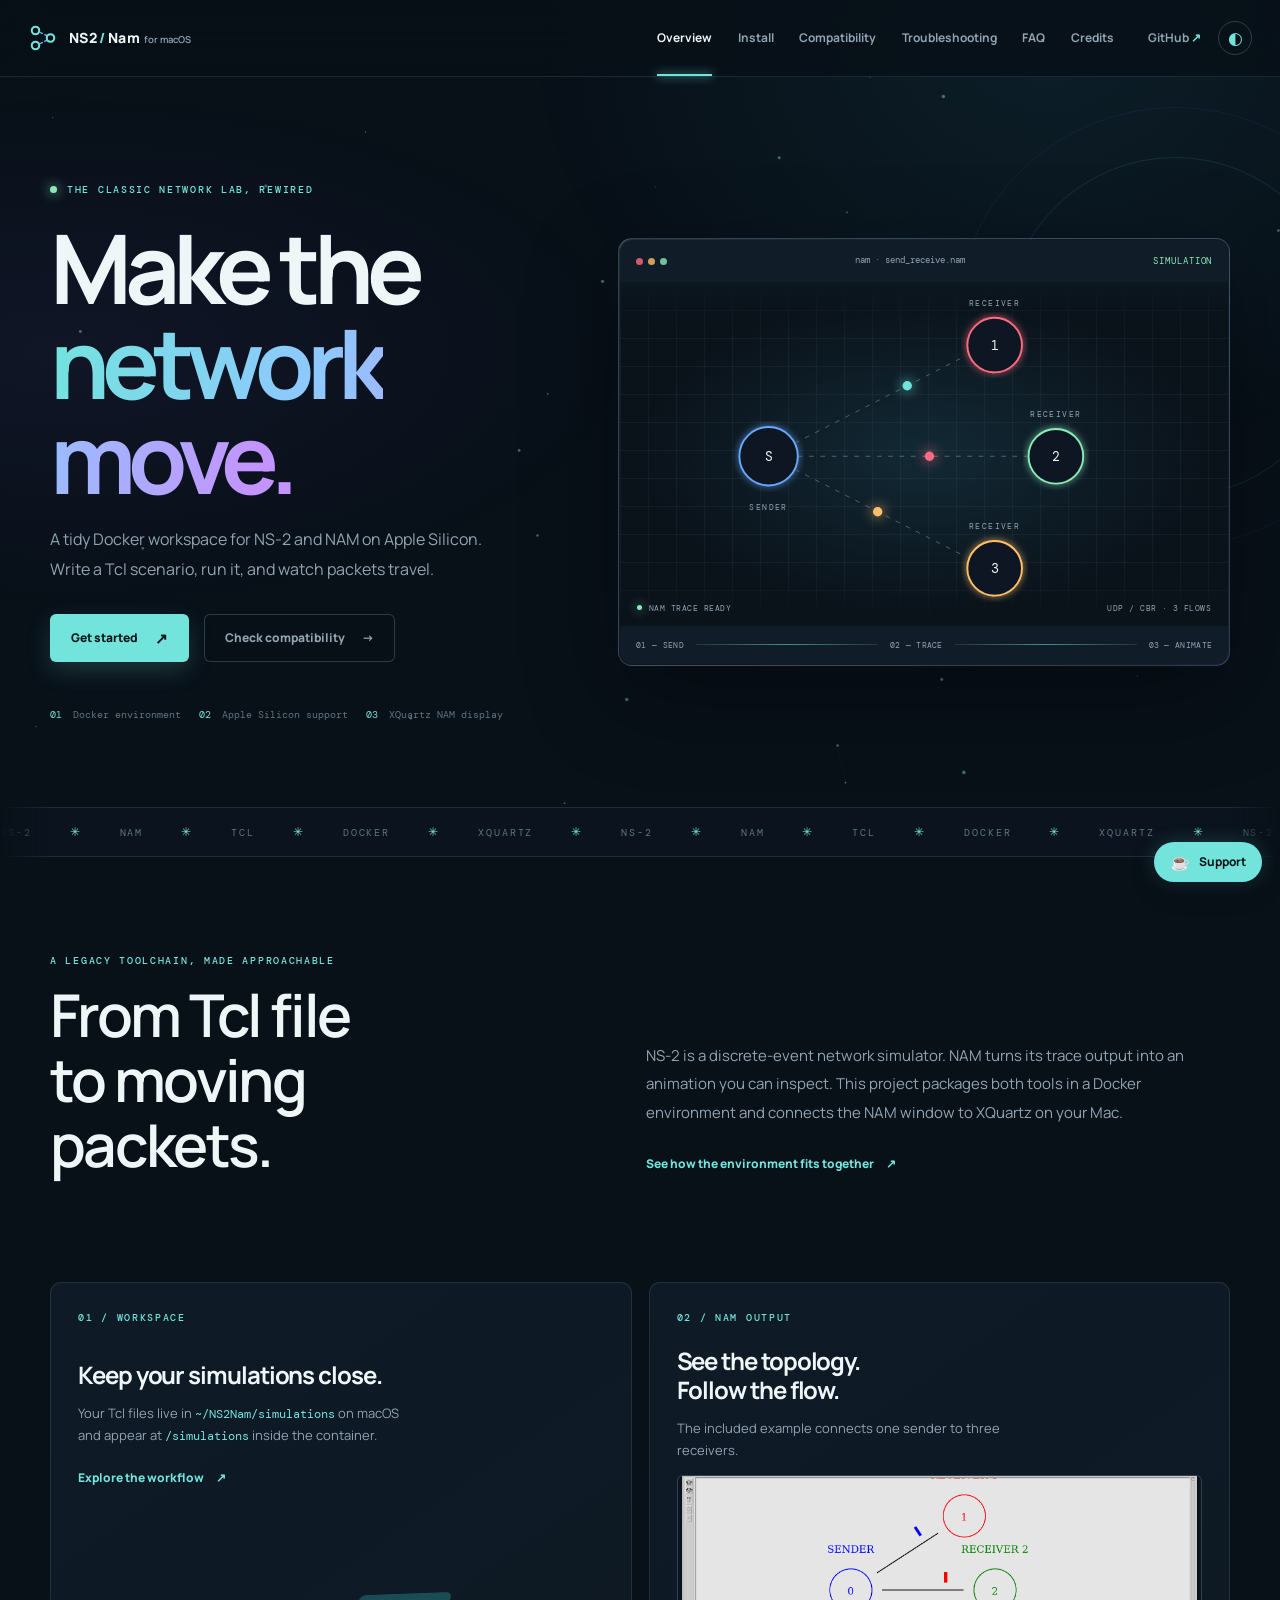
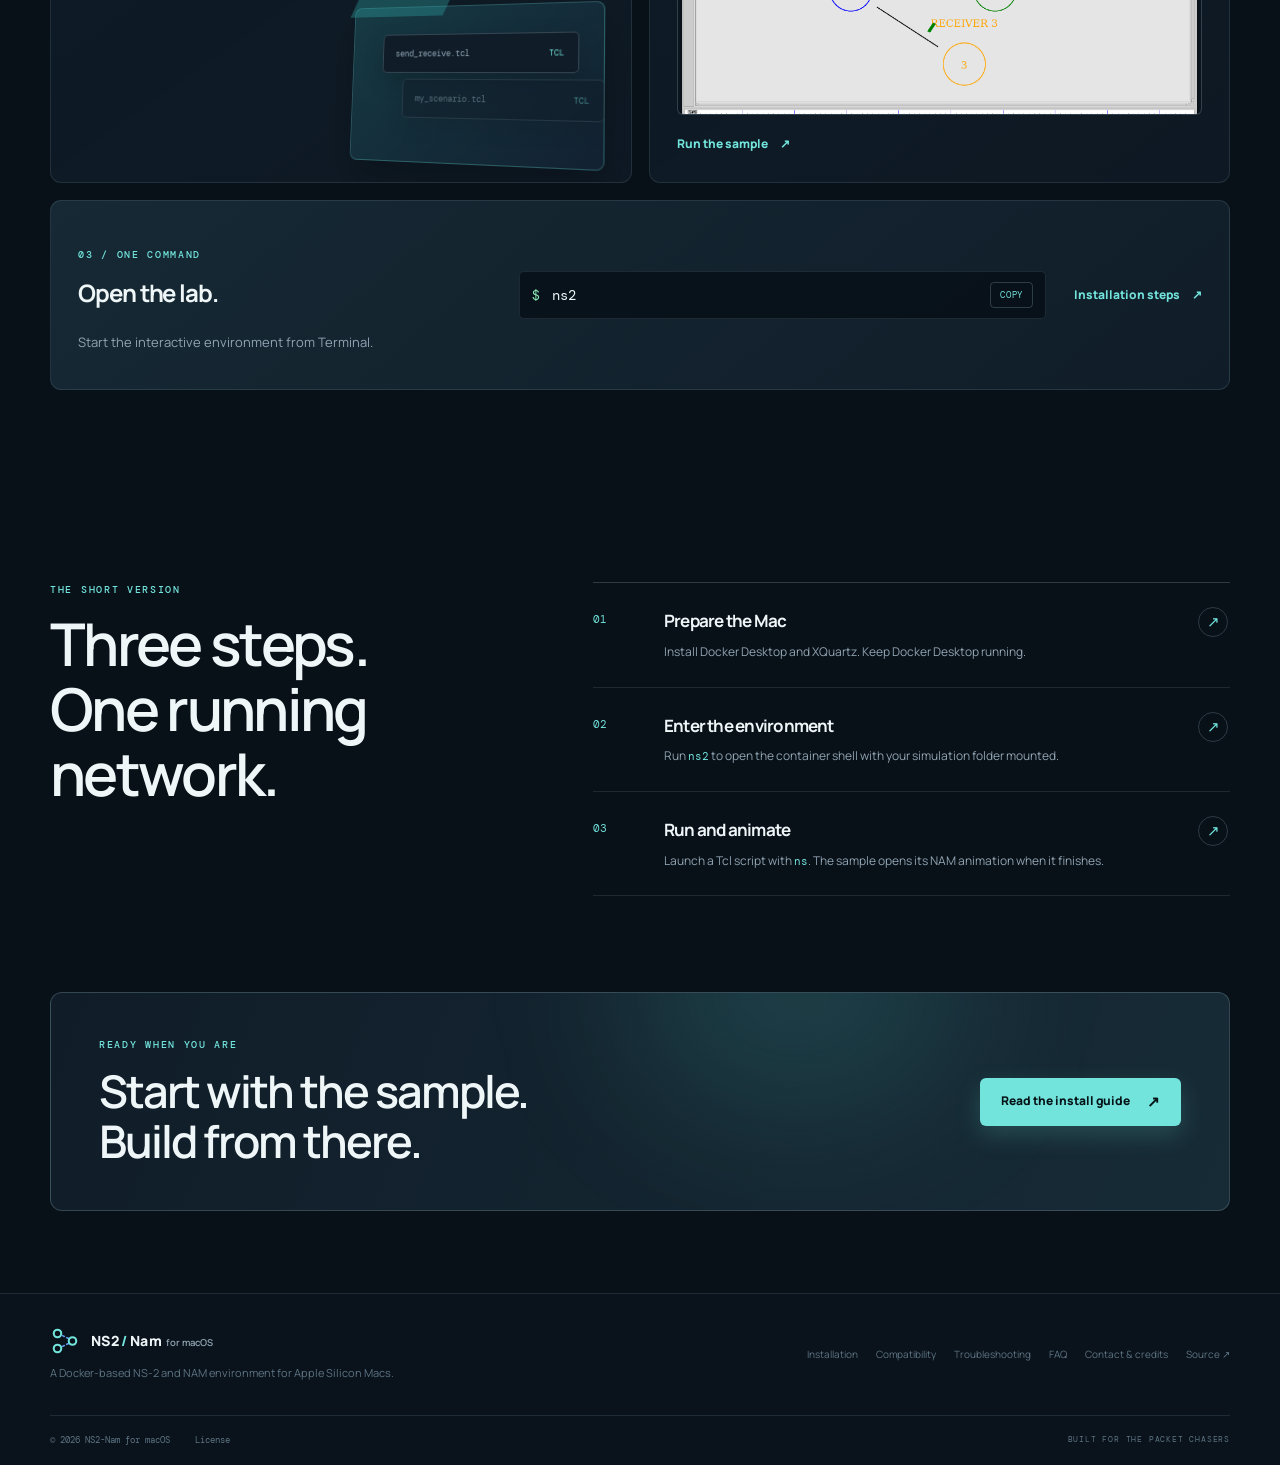
==== website/index.html @ fca39a5c "Add Search Console verification" ====
<!doctype html>
<html lang="en">
<head>
  <meta charset="utf-8">
  <meta name="viewport" content="width=device-width, initial-scale=1">
  <meta name="theme-color" content="#081018">
  <meta name="description" content="Run NS-2 and NAM on Apple Silicon Macs with a Docker-based environment, XQuartz display support, and a ready-to-run Tcl simulation.">
  <meta name="keywords" content="NS-2 macOS, NS2 Apple Silicon, NAM Network Animator, NS-2 Docker, network simulation Mac">
  <link rel="canonical" href="https://deeptanu2005.github.io/NS2-Nam-MacOS/">
  <link rel="icon" href="favicon.svg" type="image/svg+xml">
  <link rel="preconnect" href="https://fonts.googleapis.com">
  <link rel="preconnect" href="https://fonts.gstatic.com" crossorigin>
  <link href="https://fonts.googleapis.com/css2?family=DM+Mono:wght@400;500&family=Manrope:wght@400;500;600;700;800&display=swap" rel="stylesheet">
  <link rel="stylesheet" href="css/common.css">
  <meta property="og:type" content="website">
  <meta property="og:site_name" content="NS2-Nam for macOS">
  <meta property="og:title" content="NS2-Nam for macOS — Network simulation, in motion">
  <meta property="og:description" content="A Docker-based NS-2 and NAM environment for Apple Silicon Macs. Install, run a Tcl simulation, and animate your network with NAM.">
  <meta property="og:url" content="https://deeptanu2005.github.io/NS2-Nam-MacOS/">
  <meta property="og:image" content="https://deeptanu2005.github.io/NS2-Nam-MacOS/images/share_img.png">
  <meta property="og:image:alt" content="NS2-Nam for macOS with a network animation shown in NAM">
  <meta name="twitter:card" content="summary_large_image">
  <meta name="twitter:title" content="NS2-Nam for macOS — Network simulation, in motion">
  <meta name="twitter:description" content="Run NS-2 and NAM on Apple Silicon Macs through Docker and XQuartz.">
  <meta name="twitter:image" content="https://deeptanu2005.github.io/NS2-Nam-MacOS/images/share_img.png">
  <meta name="twitter:image:alt" content="NS2-Nam for macOS with a NAM network animation">
  <title>NS2-Nam for macOS | Run NS-2 and NAM on Apple Silicon</title>
  <script type="application/ld+json">
  {
    "@context": "https://schema.org",
    "@graph": [
      {
        "@type": "WebSite",
        "name": "NS2-Nam for macOS",
        "url": "https://deeptanu2005.github.io/NS2-Nam-MacOS/",
        "description": "Documentation and installation guide for running NS-2 and NAM on Apple Silicon Macs with Docker and XQuartz."
      },
      {
        "@type": "SoftwareApplication",
        "name": "NS2-Nam for macOS",
        "applicationCategory": "DeveloperApplication",
        "operatingSystem": "macOS",
        "description": "A Docker-based environment for running NS-2 and NAM on Apple Silicon Macs using the linux/amd64 architecture and XQuartz for graphical output.",
        "url": "https://github.com/Deeptanu2005/NS2-Nam-MacOS",
        "softwareVersion": "1.1.0"
      }
    ]
  }
  </script>
  <meta name="google-site-verification" content="xJ0xxFpqjKrTnX1MTegwj0ojRqUKmCx7m-Jn1KESnLU" />
</head>
<body>
  <a class="skip-link" href="#main">Skip to content</a>
  <div class="scroll-meter" aria-hidden="true"><span></span></div>
  <header class="site-header">
    <div class="nav-shell">
      <a class="brand" href="index.html" aria-label="NS2/Nam for macOS home">
        <svg class="brand-mark" aria-hidden="true" viewBox="0 0 32 32"><path class="brand-link" d="M9 8 23 15M9 24 23 17"/><circle class="brand-node" cx="8" cy="8" r="4"/><circle class="brand-node" cx="8" cy="24" r="4"/><circle class="brand-node" cx="24" cy="16" r="4"/></svg>
        <span class="brand-wordmark">NS2<span class="brand-dash">/</span>Nam <span class="brand-platform">for macOS</span></span>
      </a>
      <button class="menu-toggle" type="button" aria-expanded="false" aria-controls="primary-nav" aria-label="Open navigation"><span></span><span></span></button>
      <nav class="primary-nav" id="primary-nav" aria-label="Main navigation">
        <a class="active" href="index.html">Overview</a>
        <a href="installation.html">Install</a>
        <a href="compatibility.html">Compatibility</a>
        <a href="troubleshooting.html">Troubleshooting</a>
        <a href="faq.html">FAQ</a>
        <a href="credits.html">Credits</a>
      </nav>
      <div class="nav-actions">
        <a class="nav-github" href="https://github.com/Deeptanu2005/NS2-Nam-MacOS" target="_blank" rel="noopener noreferrer">GitHub <span aria-hidden="true">↗</span></a>
        <button class="theme-toggle" type="button" aria-label="Switch color theme" title="Switch color theme"><span aria-hidden="true">◐</span></button>
      </div>
    </div>
  </header>

  <main id="main">
    <section class="hero wrap">
      <canvas class="network-canvas" aria-hidden="true"></canvas>
      <div class="hero-copy reveal">
        <div class="eyebrow"><span class="status-dot"></span> THE CLASSIC NETWORK LAB, REWIRED</div>
        <h1>Make the<br><span class="gradient-text">network move.</span></h1>
        <p class="hero-lede">A tidy Docker workspace for NS-2 and NAM on Apple Silicon. Write a Tcl scenario, run it, and watch packets travel.</p>
        <div class="hero-actions">
          <a class="button button-primary" href="installation.html">Get started <span aria-hidden="true">↗</span></a>
          <a class="button button-quiet" href="compatibility.html">Check compatibility <span aria-hidden="true">→</span></a>
        </div>
        <div class="hero-facts" aria-label="Environment details">
          <span><b>01</b> Docker environment</span>
          <span><b>02</b> Apple Silicon support</span>
          <span><b>03</b> XQuartz NAM display</span>
        </div>
      </div>
      <div class="hero-visual reveal reveal-delay" aria-label="Sample NAM network animation preview">
        <div class="visual-topline"><span><i></i><i></i><i></i></span><span class="mono">nam · send_receive.nam</span><span class="live-label">SIMULATION</span></div>
        <div class="visual-stage">
          <div class="scanline"></div>
          <svg class="route-overlay" viewBox="0 0 620 365" role="img" aria-label="One sender connected to three receivers">
            <defs><filter id="glow"><feGaussianBlur stdDeviation="4" result="blur"/><feMerge><feMergeNode in="blur"/><feMergeNode in="SourceGraphic"/></feMerge></filter></defs>
            <path class="route route-a" d="M173 171 L355 78"/><path class="route route-b" d="M176 185 L420 185"/><path class="route route-c" d="M173 199 L355 292"/>
            <circle class="node sender-node" cx="145" cy="185" r="31"/><circle class="node receiver-node red-node" cx="385" cy="67" r="29"/><circle class="node receiver-node green-node" cx="450" cy="185" r="29"/><circle class="node receiver-node amber-node" cx="385" cy="304" r="29"/>
            <text x="145" y="190" text-anchor="middle">S</text><text x="385" y="72" text-anchor="middle">1</text><text x="450" y="190" text-anchor="middle">2</text><text x="385" y="309" text-anchor="middle">3</text>
            <text class="node-label" x="145" y="242" text-anchor="middle">SENDER</text><text class="node-label" x="385" y="25" text-anchor="middle">RECEIVER</text><text class="node-label" x="450" y="143" text-anchor="middle">RECEIVER</text><text class="node-label" x="385" y="262" text-anchor="middle">RECEIVER</text>
            <circle class="packet packet-blue" r="5"><animateMotion dur="2.8s" repeatCount="indefinite" path="M173 171 L355 78"/><animate attributeName="opacity" values="0;1;1;0" keyTimes="0;.12;.78;1" dur="2.8s" repeatCount="indefinite"/></circle>
            <circle class="packet packet-red" r="5"><animateMotion dur="3.2s" repeatCount="indefinite" path="M176 185 L420 185"/><animate attributeName="opacity" values="0;1;1;0" keyTimes="0;.12;.78;1" dur="3.2s" repeatCount="indefinite"/></circle>
            <circle class="packet packet-amber" r="5"><animateMotion dur="3.8s" repeatCount="indefinite" path="M173 199 L355 292"/><animate attributeName="opacity" values="0;1;1;0" keyTimes="0;.12;.78;1" dur="3.8s" repeatCount="indefinite"/></circle>
          </svg>
          <div class="visual-caption"><span><i class="status-dot"></i> NAM TRACE READY</span><span class="mono">UDP / CBR · 3 FLOWS</span></div>
        </div>
        <div class="visual-foot"><span class="mono">01 — SEND</span><span class="visual-line"></span><span class="mono">02 — TRACE</span><span class="visual-line"></span><span class="mono">03 — ANIMATE</span></div>
      </div>
      <div class="hero-orbit orbit-one" aria-hidden="true"></div><div class="hero-orbit orbit-two" aria-hidden="true"></div>
    </section>

    <section class="ticker" aria-label="Tools in the environment"><div class="ticker-track"><div class="ticker-group"><span>NS-2</span><b aria-hidden="true">✳</b><span>NAM</span><b aria-hidden="true">✳</b><span>TCL</span><b aria-hidden="true">✳</b><span>DOCKER</span><b aria-hidden="true">✳</b><span>XQUARTZ</span><b aria-hidden="true">✳</b></div><div class="ticker-group" aria-hidden="true"><span>NS-2</span><b aria-hidden="true">✳</b><span>NAM</span><b aria-hidden="true">✳</b><span>TCL</span><b aria-hidden="true">✳</b><span>DOCKER</span><b aria-hidden="true">✳</b><span>XQUARTZ</span><b aria-hidden="true">✳</b></div><div class="ticker-group" aria-hidden="true"><span>NS-2</span><b aria-hidden="true">✳</b><span>NAM</span><b aria-hidden="true">✳</b><span>TCL</span><b aria-hidden="true">✳</b><span>DOCKER</span><b aria-hidden="true">✳</b><span>XQUARTZ</span><b aria-hidden="true">✳</b></div><div class="ticker-group" aria-hidden="true"><span>NS-2</span><b aria-hidden="true">✳</b><span>NAM</span><b aria-hidden="true">✳</b><span>TCL</span><b aria-hidden="true">✳</b><span>DOCKER</span><b aria-hidden="true">✳</b><span>XQUARTZ</span><b aria-hidden="true">✳</b></div></div></section>

    <section class="section wrap intro-grid">
      <div class="section-heading reveal"><p class="eyebrow">A LEGACY TOOLCHAIN, MADE APPROACHABLE</p><h2>From Tcl file<br>to moving packets.</h2></div>
      <div class="intro-copy reveal"><p>NS-2 is a discrete-event network simulator. NAM turns its trace output into an animation you can inspect. This project packages both tools in a Docker environment and connects the NAM window to XQuartz on your Mac.</p><a class="text-link" href="compatibility.html">See how the environment fits together <span>↗</span></a></div>
    </section>

    <section class="section wrap feature-grid">
      <article class="feature-card feature-card-wide reveal"><div class="feature-index">01 / WORKSPACE</div><div class="feature-copy"><h3>Keep your simulations close.</h3><p>Your Tcl files live in <code>~/NS2Nam/simulations</code> on macOS and appear at <code>/simulations</code> inside the container.</p><a class="text-link" href="installation.html#launch">Explore the workflow <span>↗</span></a></div><div class="folder-art" aria-hidden="true"><div class="folder-tab"></div><div class="folder-file"><span>send_receive.tcl</span><b>TCL</b></div><div class="folder-file file-faint"><span>my_scenario.tcl</span><b>TCL</b></div></div></article>
      <article class="feature-card feature-card-image reveal"><div class="feature-index">02 / NAM OUTPUT</div><h3>See the topology.<br>Follow the flow.</h3><p>The included example connects one sender to three receivers.</p><img src="images/send_3receivers.png" alt="NAM window showing one sender connected to three receivers" loading="lazy"><a class="text-link" href="installation.html#workflow">Run the sample <span>↗</span></a></article>
      <article class="feature-card feature-card-terminal reveal"><div class="feature-index">03 / ONE COMMAND</div><h3>Open the lab.</h3><p>Start the interactive environment from Terminal.</p><div class="terminal-line"><span class="terminal-prompt">$</span><code>ns2</code><button class="copy-button" data-copy="ns2" aria-label="Copy ns2 command">COPY</button></div><a class="text-link" href="installation.html">Installation steps <span>↗</span></a></article>
    </section>

    <section class="section wrap steps-section" id="workflow">
      <div class="section-heading reveal"><p class="eyebrow">THE SHORT VERSION</p><h2>Three steps.<br>One running network.</h2></div>
      <div class="steps-list">
        <article class="step reveal"><span class="step-number">01</span><div><h3>Prepare the Mac</h3><p>Install Docker Desktop and XQuartz. Keep Docker Desktop running.</p></div><a href="installation.html#requirements" aria-label="Read installation requirements">↗</a></article>
        <article class="step reveal"><span class="step-number">02</span><div><h3>Enter the environment</h3><p>Run <code>ns2</code> to open the container shell with your simulation folder mounted.</p></div><a href="installation.html#launch" aria-label="Read how to launch NS2">↗</a></article>
        <article class="step reveal"><span class="step-number">03</span><div><h3>Run and animate</h3><p>Launch a Tcl script with <code>ns</code>. The sample opens its NAM animation when it finishes.</p></div><a href="faq.html#run-simulation" aria-label="Read how to run a simulation">↗</a></article>
      </div>
    </section>

    <section class="closing-cta wrap reveal"><div class="cta-glow"></div><div><p class="eyebrow">READY WHEN YOU ARE</p><h2>Start with the sample.<br>Build from there.</h2></div><a class="button button-primary" href="installation.html">Read the install guide <span>↗</span></a></section>
  </main>
  <footer class="site-footer"><div class="footer-main wrap"><a class="brand" href="index.html"><svg class="brand-mark" aria-hidden="true" viewBox="0 0 32 32"><path class="brand-link" d="M9 8 23 15M9 24 23 17"/><circle class="brand-node" cx="8" cy="8" r="4"/><circle class="brand-node" cx="8" cy="24" r="4"/><circle class="brand-node" cx="24" cy="16" r="4"/></svg><span class="brand-wordmark">NS2<span class="brand-dash">/</span>Nam <span class="brand-platform">for macOS</span></span></a><p>A Docker-based NS-2 and NAM environment for Apple Silicon Macs.</p><div class="footer-links"><a href="installation.html">Installation</a><a href="compatibility.html">Compatibility</a><a href="troubleshooting.html">Troubleshooting</a><a href="faq.html">FAQ</a><a href="credits.html">Contact &amp; credits</a><a href="https://github.com/Deeptanu2005/NS2-Nam-MacOS" target="_blank" rel="noopener noreferrer">Source ↗</a></div></div><div class="footer-bottom wrap"><span>© <span data-year></span> NS2-Nam for macOS</span><a href="https://github.com/Deeptanu2005/NS2-Nam-MacOS/blob/main/LICENSE" target="_blank" rel="noopener noreferrer">License</a><span class="mono">BUILT FOR THE PACKET CHASERS</span></div></footer>
  <div class="toast" role="status" aria-live="polite"></div>
  <script src="js/script.js" defer></script>
  <script src="js/home.js" defer></script>
</body>
</html>
---- website/css/common.css ----
:root {
  color-scheme: dark;
  --bg: #081018;
  --bg-soft: #0c1620;
  --panel: rgba(16, 29, 41, .82);
  --panel-solid: #101d29;
  --panel-light: #132331;
  --ink: #eff6f8;
  --muted: #91a4b2;
  --faint: #5e7483;
  --line: rgba(183, 214, 229, .12);
  --line-strong: rgba(183, 214, 229, .22);
  --cyan: #72e4dc;
  --blue: #67a8ff;
  --violet: #b297ff;
  --amber: #ffbf69;
  --red: #ff6c80;
  --green: #8bebb8;
  --shadow: 0 28px 90px rgba(0, 0, 0, .34);
  --ambient-a: rgba(41, 127, 151, .13);
  --ambient-b: rgba(93, 71, 166, .11);
  --code-bg: #060c11;
  --code-ink: #dcebed;
  --code-muted: #76919e;
  --code-line: rgba(183, 214, 229, .1);
  --font: 'Manrope', -apple-system, BlinkMacSystemFont, 'Segoe UI', sans-serif;
  --mono: 'DM Mono', 'SFMono-Regular', Consolas, monospace;
}
[data-theme="light"] {
  color-scheme: light;
  --bg: #f4f8f9;
  --bg-soft: #e8f0f2;
  --panel: rgba(255, 255, 255, .83);
  --panel-solid: #fff;
  --panel-light: #f3f8f8;
  --ink: #102331;
  --muted: #49616e;
  --faint: #657d89;
  --line: rgba(17, 47, 63, .12);
  --line-strong: rgba(17, 47, 63, .22);
  --cyan: #087d78;
  --blue: #276dd3;
  --violet: #6846cf;
  --amber: #a95b00;
  --red: #c43650;
  --green: #19804d;
  --shadow: 0 24px 64px rgba(30, 67, 82, .12);
  --ambient-a: rgba(62, 157, 163, .10);
  --ambient-b: rgba(117, 105, 188, .07);
  --code-bg: #e8f0f2;
  --code-ink: #17313e;
  --code-muted: #526d79;
  --code-line: rgba(17, 47, 63, .14);
}
* { box-sizing: border-box; }
html { scroll-behavior: smooth; scroll-padding-top: 100px; overflow-x: clip; }
body { margin: 0; background: var(--bg); color: var(--ink); font-family: var(--font); font-size: 15px; line-height: 1.7; overflow-x: clip; transition: background .35s, color .35s; }
body::before { content: ''; position: fixed; inset: 0; z-index: -2; pointer-events: none; background: radial-gradient(ellipse at 82% 4%, var(--ambient-a), transparent 35%), radial-gradient(ellipse at 5% 39%, var(--ambient-b), transparent 33%); }
::selection { background: color-mix(in srgb, var(--cyan) 25%, transparent); color: var(--ink); }
a { color: inherit; text-decoration: none; }
button, input { font: inherit; }
button { color: inherit; }
img { max-width: 100%; }
code, .mono { font-family: var(--mono); }
code { color: var(--cyan); font-size: .91em; }
a:focus-visible, button:focus-visible, summary:focus-visible, input:focus-visible { outline: 2px solid var(--cyan); outline-offset: 4px; }
.wrap { width: min(1180px, calc(100% - 56px)); margin-inline: auto; }
.skip-link { position: fixed; top: 10px; left: 10px; z-index: 1000; padding: 10px 14px; transform: translateY(-150%); border-radius: 8px; background: var(--cyan); color: #071217; font-weight: 800; }
.skip-link:focus { transform: translateY(0); }
.scroll-meter { position: fixed; inset: 0 0 auto; z-index: 100; height: 2px; pointer-events: none; }
.scroll-meter span { display: block; width: 0; height: 100%; background: linear-gradient(90deg, var(--cyan), var(--blue), var(--violet)); box-shadow: 0 0 12px var(--cyan); }
.site-header { position: sticky; top: 0; z-index: 50; border-bottom: 1px solid var(--line); background: color-mix(in srgb, var(--bg) 83%, transparent); backdrop-filter: blur(18px); }
.nav-shell { width: min(1320px, calc(100% - 56px)); height: 76px; margin: auto; display: flex; align-items: center; gap: 34px; }
.brand { display: inline-flex; align-items: center; gap: 11px; flex: 0 0 auto; color: var(--ink); font-size: 14px; font-weight: 800; letter-spacing: 0; }
.brand-wordmark { white-space: nowrap; letter-spacing: .035em; }
.brand-dash { color: var(--cyan); padding-inline: 2px; }
.brand-platform { color: var(--muted); font-size: .68em; font-weight: 600; letter-spacing: 0; }
.brand-mark { display: block; flex: 0 0 30px; width: 30px; height: 30px; overflow: visible; }
.brand-link { fill: none; stroke: var(--blue); stroke-width: 1.7; stroke-linecap: round; opacity: .95; }
.brand-node { fill: var(--bg); stroke: var(--cyan); stroke-width: 2.2; transform-box: fill-box; transform-origin: center; animation: nodePulse 3.6s ease-in-out infinite; }
.brand-node:nth-of-type(2) { animation-delay: .55s; }
.brand-node:nth-of-type(3) { animation-delay: 1.1s; }
.brand-link { stroke-dasharray: 2 3; animation: dataFlow 2.4s linear infinite; }
.primary-nav { display: flex; gap: clamp(14px, 2vw, 28px); align-items: center; margin-left: auto; }
.primary-nav a, .nav-github { position: relative; color: var(--muted); font-size: 12px; font-weight: 700; transition: color .25s, transform .25s; }
.primary-nav a:not(.active)::after { content: ''; position: absolute; left: 0; right: 0; bottom: -8px; height: 1px; transform: scaleX(0); transform-origin: left; background: linear-gradient(90deg, var(--cyan), var(--blue)); transition: transform .3s cubic-bezier(.2,.7,.2,1); }
.primary-nav a:hover { transform: translateY(-2px); }.primary-nav a:hover::after { transform: scaleX(1); }
.primary-nav a:hover, .primary-nav a.active, .nav-github:hover { color: var(--ink); }
.primary-nav a.active { position: relative; }
.primary-nav a.active::after { content: ''; position: absolute; left: 0; right: 0; bottom: -28px; height: 2px; background: var(--cyan); box-shadow: 0 0 10px var(--cyan); }
.nav-actions { display: flex; align-items: center; gap: 17px; }
.nav-github span { color: var(--cyan); }
.theme-toggle, .menu-toggle { display: grid; place-items: center; width: 34px; height: 34px; border: 1px solid var(--line-strong); border-radius: 50%; background: transparent; color: var(--cyan); cursor: pointer; transition: transform .2s, background .2s; }
.theme-toggle:hover { transform: rotate(25deg); background: var(--panel-light); }
.theme-toggle span { font-size: 17px; }
.menu-toggle { display: none; border-radius: 9px; width: 40px; height: 38px; }
.menu-toggle span { width: 17px; height: 1px; background: currentColor; display: block; margin: 2px; }

.hero { position: relative; min-height: 635px; padding-block: 105px 86px; display: grid; grid-template-columns: .92fr 1.08fr; align-items: center; gap: 46px; isolation: isolate; }
.network-canvas { position: absolute; z-index: -2; inset: 0 -5vw; width: calc(100% + 10vw); height: 100%; opacity: .8; pointer-events: none; }
.hero-copy { position: relative; z-index: 2; }
.eyebrow, .section-kicker, .feature-index { font: 500 10px/1.5 var(--mono); letter-spacing: .17em; color: var(--cyan); }
.eyebrow { display: flex; align-items: center; gap: 10px; }
.status-dot { display: inline-block; width: 7px; height: 7px; border-radius: 50%; background: var(--green); box-shadow: 0 0 12px var(--green); animation: blink 2s ease-in-out infinite; }
.status-amber { background: var(--amber); box-shadow: 0 0 12px var(--amber); }
h1, h2, h3, p { margin-top: 0; }
h1, h2, h3 { letter-spacing: -.045em; }
.hero h1 { max-width: 660px; margin: 23px 0 20px; font-size: clamp(54px, 7.6vw, 96px); font-weight: 700; line-height: .99; letter-spacing: -.075em; }
.gradient-text { color: transparent; background: linear-gradient(100deg, var(--cyan), #8fc7ff 48%, #c394ff 92%); background-clip: text; -webkit-background-clip: text; }
.hero-lede { max-width: 465px; color: var(--muted); font-size: 16px; line-height: 1.85; }
.hero-actions { display: flex; flex-wrap: wrap; align-items: center; gap: 15px; margin-top: 30px; }
.button { display: inline-flex; align-items: center; justify-content: center; gap: 17px; min-height: 48px; padding: 0 20px; border: 1px solid transparent; border-radius: 6px; font-size: 12px; font-weight: 800; transition: transform .22s, box-shadow .22s, background .22s; }
.button:hover { transform: translateY(-3px); }
.button-primary { background: var(--cyan); color: #061317; box-shadow: 0 9px 25px color-mix(in srgb, var(--cyan) 19%, transparent); }
[data-theme="light"] .button-primary { color: #fff; }
.button-primary:hover { box-shadow: 0 12px 32px color-mix(in srgb, var(--cyan) 32%, transparent); }
.button-primary span { font-size: 15px; }
.button-quiet { color: var(--muted); border-color: var(--line-strong); background: color-mix(in srgb, var(--bg) 45%, transparent); }
.button-quiet:hover { color: var(--ink); border-color: var(--cyan); }
.hero-facts { display: flex; flex-wrap: wrap; gap: 8px 18px; margin-top: 46px; color: var(--faint); font: 10px var(--mono); }
.hero-facts b { color: var(--cyan); font-weight: 400; margin-right: 5px; }
.hero-visual { position: relative; z-index: 1; padding: 1px; border: 1px solid var(--line-strong); border-radius: 14px; background: linear-gradient(145deg, rgba(132, 202, 228, .18), rgba(132, 202, 228, .015) 38%, rgba(153, 119, 255, .13)); box-shadow: var(--shadow); transform: perspective(1200px) rotateY(-4deg) rotateX(1deg); transition: transform .5s cubic-bezier(.2,.7,.2,1); }
.hero-visual:hover { transform: perspective(1200px) rotateY(0) rotateX(0) translateY(-4px); }
.visual-topline, .visual-foot { display: flex; align-items: center; justify-content: space-between; gap: 12px; min-height: 42px; padding: 0 16px; background: var(--panel-solid); border-radius: 13px 13px 0 0; color: var(--muted); font-size: 9px; }
.visual-topline > span:first-child { display: flex; gap: 5px; }
.visual-topline > span:first-child i { width: 7px; height: 7px; border-radius: 50%; background: var(--red); opacity: .8; }.visual-topline > span:first-child i:nth-child(2) { background: var(--amber); }.visual-topline > span:first-child i:nth-child(3) { background: var(--green); }
.live-label { color: var(--green); font: 9px var(--mono); letter-spacing: .1em; }
.visual-stage { position: relative; overflow: hidden; display: grid; place-items: center; min-height: 330px; background: radial-gradient(ellipse at center, rgba(27, 64, 79, .5), transparent 66%), #0a121a; }
[data-theme="light"] .visual-stage { background: radial-gradient(ellipse at center, #d5e7e9, transparent 70%), #f5fafa; }
.visual-stage::before { content: ''; position: absolute; inset: 0; background-image: linear-gradient(rgba(127, 178, 199, .07) 1px, transparent 1px), linear-gradient(90deg, rgba(127, 178, 199, .07) 1px, transparent 1px); background-size: 28px 28px; mask-image: linear-gradient(transparent, #000 15%, #000 85%, transparent); }
.scanline { position: absolute; z-index: 1; inset: -20% 0 auto; height: 30%; background: linear-gradient(transparent, rgba(105, 231, 220, .035), transparent); animation: scan 6s linear infinite; pointer-events: none; }
.route-overlay { position: relative; z-index: 2; width: min(96%, 620px); height: auto; overflow: visible; }
.route { fill: none; stroke: color-mix(in srgb, var(--muted) 52%, transparent); stroke-width: 1; stroke-dasharray: 5 7; }
.node { fill: #0d1922; stroke: var(--blue); stroke-width: 2; filter: url(#glow); }
.receiver-node { fill: #0d1922; }.red-node { stroke: var(--red); }.green-node { stroke: var(--green); }.amber-node { stroke: var(--amber); }
[data-theme="light"] .node, [data-theme="light"] .receiver-node { fill: #f5fbfc; }
.route-overlay text { fill: var(--ink); font: 14px var(--mono); }.route-overlay .node-label { fill: var(--muted); font-size: 9px; letter-spacing: 1.5px; }
.packet { filter: drop-shadow(0 0 7px currentColor); }.packet-blue { fill: var(--cyan); color: var(--cyan); }.packet-red { fill: var(--red); color: var(--red); }.packet-amber { fill: var(--amber); color: var(--amber); }
.visual-caption { position: absolute; z-index: 3; left: 17px; right: 17px; bottom: 13px; display: flex; justify-content: space-between; color: var(--muted); font: 8px var(--mono); letter-spacing: .06em; }
.visual-caption > span:first-child { display: flex; align-items: center; gap: 7px; }.visual-caption .status-dot { width: 5px; height: 5px; }
.visual-foot { min-height: 38px; border-radius: 0 0 13px 13px; font: 8px var(--mono); letter-spacing: .04em; }.visual-line { flex: 1; height: 1px; background: linear-gradient(90deg, var(--line-strong), var(--cyan), var(--line-strong)); opacity: .55; }
.hero-orbit { position: absolute; z-index: -1; width: 340px; height: 340px; border: 1px solid rgba(110, 216, 224, .12); border-radius: 50%; pointer-events: none; }.orbit-one { right: -115px; top: 80px; animation: orbit 42s linear infinite; }.orbit-two { width: 440px; height: 440px; right: -165px; top: 30px; border-color: rgba(157, 132, 255, .08); animation: orbit 55s linear infinite reverse; }
.ticker { overflow: hidden; border-block: 1px solid var(--line); background: color-mix(in srgb, var(--bg-soft) 75%, transparent); mask-image: linear-gradient(90deg, transparent, #000 4%, #000 96%, transparent); }
.ticker-track { display: flex; align-items: center; width: max-content; padding: 16px 0; color: var(--faint); font: 10px var(--mono); letter-spacing: .19em; animation: ticker 32s linear infinite; will-change: transform; }
.ticker-group { display: flex; flex: 0 0 auto; align-items: center; gap: 38px; padding-right: 38px; }
.ticker-track b { color: var(--cyan); font-size: 12px; font-weight: 400; }
.ticker:hover .ticker-track { animation-play-state: paused; }
.section { padding-block: 96px; }
.intro-grid { display: grid; grid-template-columns: .9fr 1.1fr; gap: 10%; align-items: end; }
.section-heading h2, .closing-cta h2, .faq-cta h2 { margin: 15px 0 0; font-size: clamp(36px, 5vw, 59px); line-height: 1.1; font-weight: 600; }
.intro-copy { max-width: 560px; color: var(--muted); font-size: 15px; line-height: 1.9; }.intro-copy p { margin-bottom: 22px; }
.text-link { display: inline-flex; gap: 12px; align-items: center; color: var(--cyan); font-size: 12px; font-weight: 800; }.text-link span { transition: transform .2s; }.text-link:hover span { transform: translate(3px, -3px); }
.feature-grid { display: grid; grid-template-columns: repeat(2, minmax(0, 1fr)); gap: 17px; padding-top: 8px; }
.feature-card { position: relative; overflow: hidden; min-height: 330px; padding: 27px; border: 1px solid var(--line); border-radius: 11px; background: linear-gradient(145deg, var(--panel), color-mix(in srgb, var(--panel-solid) 70%, transparent)); transition: border .25s, transform .3s; }
.feature-card:hover { border-color: color-mix(in srgb, var(--cyan) 46%, var(--line)); transform: translateY(-5px) perspective(900px) rotateX(var(--tilt-x, 0deg)) rotateY(var(--tilt-y, 0deg)); }
.feature-card-wide { min-height: 390px; }.feature-copy { position: relative; z-index: 1; max-width: 62%; margin-top: 36px; }.feature-card h3 { margin: 0 0 12px; font-size: 24px; line-height: 1.2; }.feature-card p { max-width: 365px; color: var(--muted); font-size: 13px; }.feature-card .text-link { margin-top: 9px; }
.folder-art { position: absolute; width: 45%; right: 5%; bottom: 18px; height: 190px; transform: perspective(600px) rotateY(-16deg) rotateX(5deg); }
.folder-art::before { content: ''; position: absolute; inset: 30px 0 0; border: 1px solid rgba(114, 228, 220, .25); border-radius: 8px; background: linear-gradient(140deg, rgba(35, 115, 123, .36), rgba(19, 34, 51, .84)); box-shadow: 0 20px 40px rgba(0,0,0,.22); }
.folder-tab { position: absolute; z-index: 1; top: 16px; left: 0; width: 40%; height: 24px; border-radius: 6px 8px 0 0; background: rgba(44, 152, 154, .4); transform: skewX(-25deg); }
.folder-file { position: absolute; z-index: 2; left: 13%; right: 9%; top: 59px; display: flex; align-items: center; justify-content: space-between; padding: 13px; border: 1px solid var(--line-strong); border-radius: 5px; background: var(--panel-solid); box-shadow: 0 8px 22px rgba(0,0,0,.18); font: 9px var(--mono); color: var(--muted); transform: translateX(0); animation: filefloat 4s ease-in-out infinite; }.folder-file b { color: var(--cyan); font-size: 8px; font-weight: 400; }.folder-file.file-faint { top: 105px; left: 22%; right: 0; opacity: .54; animation-delay: -2s; }
.feature-card-image { min-height: 390px; }.feature-card-image h3 { margin-top: 22px; }.feature-card-image p { margin-bottom: 12px; }.feature-card-image img { display: block; width: 100%; height: 240px; max-height: none; margin: 14px 0 10px; border: 1px solid var(--line-strong); border-radius: 6px; background: var(--bg-soft); object-fit: cover; object-position: center 48%; }
.feature-card-terminal { grid-column: 1 / -1; display: grid; grid-template-columns: minmax(0, .9fr) minmax(280px, 1.15fr) auto; align-items: center; column-gap: 28px; min-height: 190px; background: linear-gradient(140deg, color-mix(in srgb, var(--cyan) 6%, var(--panel-solid)), var(--panel-solid)); }.feature-card-terminal > .feature-index { grid-column: 1; grid-row: 1; align-self: end; }.feature-card-terminal h3 { grid-column: 1; grid-row: 2; margin: 8px 0 5px; }.feature-card-terminal > p { grid-column: 1; grid-row: 3; margin: 0; }.feature-card-terminal .terminal-line { grid-column: 2; grid-row: 1 / 4; width: 100%; margin: 0; }.feature-card-terminal > .text-link { grid-column: 3; grid-row: 1 / 4; margin: 0; white-space: nowrap; }.terminal-line { display: flex; align-items: center; gap: 12px; margin: 20px 0 9px; padding: 10px 12px; border: 1px solid var(--line); border-radius: 5px; background: color-mix(in srgb, var(--bg) 85%, transparent); }.terminal-prompt { color: var(--green); font: 13px var(--mono); }.terminal-line code { flex: 1; color: var(--ink); }.copy-button { flex: 0 0 auto; padding: 6px 9px; border: 1px solid var(--line-strong); border-radius: 4px; background: transparent; color: var(--cyan); cursor: pointer; font: 9px var(--mono); letter-spacing: .08em; transition: background .2s, color .2s; }.copy-button:hover, .copy-button.is-copied { background: var(--cyan); color: var(--bg); }
.steps-section { display: grid; grid-template-columns: .8fr 1.2fr; gap: 10%; }.steps-list { border-top: 1px solid var(--line-strong); }.step { display: grid; grid-template-columns: 57px 1fr 32px; gap: 14px; align-items: start; padding: 24px 0; border-bottom: 1px solid var(--line); }.step-number { color: var(--cyan); font: 11px var(--mono); padding-top: 5px; }.step h3 { margin: 0 0 6px; font-size: 17px; }.step p { margin: 0; color: var(--muted); font-size: 12px; }.step > a { display: grid; place-items: center; width: 30px; height: 30px; border: 1px solid var(--line-strong); border-radius: 50%; color: var(--cyan); transition: transform .2s, background .2s; }.step > a:hover { transform: rotate(45deg); background: var(--panel-light); }
.closing-cta, .faq-cta { position: relative; display: flex; align-items: center; justify-content: space-between; gap: 30px; overflow: hidden; margin-bottom: 82px; padding: 44px 48px; border: 1px solid var(--line-strong); border-radius: 12px; background: linear-gradient(110deg, var(--panel-solid), color-mix(in srgb, var(--panel-solid) 93%, var(--cyan))); }.closing-cta > *, .faq-cta > * { position: relative; z-index: 1; }.closing-cta h2, .faq-cta h2 { font-size: clamp(30px, 4vw, 45px); }.cta-glow { position: absolute; width: 350px; height: 250px; right: 22%; top: -125px; border-radius: 50%; background: rgba(85, 210, 202, .14); filter: blur(70px); }

/* Shared editorial pages */
.subpage { padding-top: 27px; }.breadcrumbs { display: flex; gap: 11px; color: var(--faint); font: 10px var(--mono); }.breadcrumbs a:hover { color: var(--cyan); }
.page-hero { position: relative; padding: 80px 0 66px; border-bottom: 1px solid var(--line); }.page-hero h1 { margin: 20px 0 17px; font-size: clamp(50px, 8vw, 85px); line-height: 1.02; font-weight: 650; letter-spacing: -.075em; }.page-hero > p { max-width: 670px; margin-bottom: 24px; color: var(--muted); font-size: 16px; line-height: 1.85; }.page-hero-meta { display: flex; flex-wrap: wrap; gap: 9px; color: var(--faint); font: 9px var(--mono); letter-spacing: .12em; }
.doc-layout, .trouble-layout { display: grid; grid-template-columns: 210px minmax(0, 760px); justify-content: space-between; gap: 60px; padding: 58px 0 110px; }.toc { position: sticky; top: 110px; align-self: start; padding: 18px 0; border-top: 1px solid var(--line-strong); }.toc .eyebrow { margin-bottom: 17px; }.toc-links { display: grid; gap: 1px; }.toc a { position: relative; display: block; padding: 8px 10px 8px 13px; border-left: 1px solid transparent; color: var(--muted); font-size: 11px; transition: color .28s, transform .32s cubic-bezier(.2,.7,.2,1), border-color .28s, background .28s; }.toc a::before { content: ''; position: absolute; left: -2px; top: 50%; width: 3px; height: 0; border-radius: 4px; background: var(--cyan); box-shadow: 0 0 12px var(--cyan); transform: translateY(-50%); transition: height .32s cubic-bezier(.2,.7,.2,1); }.toc a:hover { color: var(--cyan); transform: translateX(3px); }.toc a.is-active { border-left-color: color-mix(in srgb, var(--cyan) 40%, transparent); background: linear-gradient(90deg, color-mix(in srgb, var(--cyan) 9%, transparent), transparent 90%); color: var(--cyan); font-weight: 700; transform: translateX(5px); text-shadow: 0 0 18px color-mix(in srgb, var(--cyan) 18%, transparent); }.toc a.is-active::before { height: 68%; }
.doc-section { padding: 0 0 54px; margin-bottom: 52px; border-bottom: 1px solid var(--line); scroll-margin-top: 110px; }.section-kicker { margin-bottom: 13px; color: var(--faint); }.doc-section h2 { margin: 0 0 17px; font-size: clamp(28px, 4vw, 40px); line-height: 1.15; }.doc-section > p, .doc-content > p { color: var(--muted); font-size: 14px; line-height: 1.9; }.doc-content a:not(.button):not(.text-link) { color: var(--cyan); text-decoration: underline; text-decoration-color: color-mix(in srgb, var(--cyan) 40%, transparent); text-underline-offset: 3px; }.doc-content a:hover { text-decoration-color: var(--cyan); }.doc-content code { padding: 2px 5px; border-radius: 3px; background: color-mix(in srgb, var(--cyan) 8%, var(--panel-solid)); }
.code-block { overflow: hidden; margin: 19px 0 22px; border: 1px solid var(--line-strong); border-radius: 7px; background: var(--code-bg); }.code-head { display: flex; align-items: center; justify-content: space-between; gap: 12px; padding: 9px 12px; border-bottom: 1px solid var(--code-line); color: var(--code-muted); font: 9px var(--mono); letter-spacing: .08em; }.code-block pre { overflow-x: auto; margin: 0; padding: 18px 15px; color: var(--code-ink); font: 12px/1.8 var(--mono); }.code-block pre code { padding: 0; background: none; color: inherit; white-space: pre; }
.download-buttons { display: grid; grid-template-columns: repeat(2, minmax(0, 1fr)); gap: 12px; margin: 24px 0 26px; }
.doc-content a.download-button:not(.button):not(.text-link) { position: relative; isolation: isolate; overflow: hidden; display: flex; min-width: 0; min-height: 76px; align-items: center; justify-content: space-between; gap: 16px; padding: 15px 17px; border: 1px solid var(--line-strong); border-radius: 9px; background: linear-gradient(115deg, color-mix(in srgb, var(--cyan) 11%, var(--panel-solid)), var(--panel-solid) 72%); color: var(--ink); text-decoration: none; box-shadow: 0 8px 24px rgba(0, 0, 0, .08); transition: transform .25s cubic-bezier(.2,.7,.2,1), border-color .25s, box-shadow .25s; }
.download-button::before { content: ''; position: absolute; z-index: -1; inset: -50% auto -50% -40%; width: 24%; transform: rotate(20deg); background: linear-gradient(90deg, transparent, color-mix(in srgb, var(--cyan) 16%, transparent), transparent); transition: left .55s cubic-bezier(.2,.7,.2,1); }
.doc-content a.download-button:not(.button):not(.text-link):hover { transform: translateY(-3px); border-color: color-mix(in srgb, var(--cyan) 55%, var(--line)); box-shadow: 0 13px 30px color-mix(in srgb, var(--cyan) 12%, transparent); color: var(--ink); text-decoration: none; text-decoration-color: transparent; }
.download-button:hover::before { left: 125%; }
.download-button-copy { display: grid; gap: 4px; min-width: 0; }
.download-button-copy b { font-size: 13px; }
.download-button-copy small { color: var(--muted); font-size: 10px; }
.download-button-arrow { display: grid; flex: 0 0 32px; width: 32px; height: 32px; place-items: center; border: 1px solid color-mix(in srgb, var(--cyan) 34%, var(--line)); border-radius: 7px; background: color-mix(in srgb, var(--cyan) 10%, transparent); color: var(--cyan); font-size: 16px; transition: transform .25s, background .25s; }
.download-button:hover .download-button-arrow { transform: translate(2px, -2px); background: color-mix(in srgb, var(--cyan) 17%, transparent); }
.download-button:focus-visible { outline: 2px solid var(--cyan); outline-offset: 3px; }
.note-card { display: flex; gap: 12px; margin: 25px 0; padding: 13px 17px; border: 0; border-left: 2px solid color-mix(in srgb, var(--cyan) 55%, var(--line)); border-radius: 0; background: color-mix(in srgb, var(--cyan) 3%, transparent); }.note-icon { display: block; flex: 0 0 20px; width: 20px; height: 20px; margin-top: 1px; overflow: visible; fill: none; stroke: var(--cyan); stroke-width: 1.7; stroke-linecap: round; stroke-linejoin: round; }.note-card b { font-size: 12px; }.note-card p { margin: 3px 0 0; color: var(--muted); font-size: 12px; }.callout-warning { display: grid; gap: 6px; margin: 22px 0; padding: 17px 19px; border-left: 2px solid var(--amber); background: color-mix(in srgb, var(--amber) 6%, var(--panel-solid)); font-size: 12px; }.callout-warning b { color: var(--amber); }.callout-warning span { color: var(--muted); }.callout-warning a { justify-self: start; margin-top: 3px; }
.image-frame { overflow: hidden; margin: 26px 0; padding: 10px; border: 1px solid var(--line); border-radius: 8px; background: var(--panel-solid); }.image-frame img { display: block; width: 100%; border-radius: 4px; }.image-frame > span { display: block; padding: 10px 5px 2px; color: var(--faint); font: 8px var(--mono); letter-spacing: .12em; }.doc-next { display: flex; flex-direction: column; align-items: flex-start; gap: 8px; padding: 24px; border: 1px solid var(--line); border-radius: 7px; background: var(--panel); }.doc-next a { font-size: 18px; font-weight: 700; }.doc-next a span { color: var(--cyan); }.doc-next .eyebrow { font-size: 9px; }

.compat-stack { max-width: 790px; margin: 62px auto 30px; }.compat-layer { position: relative; display: grid; grid-template-columns: 35px 54px 1fr auto; gap: 18px; align-items: center; padding: 25px; border: 1px solid var(--line-strong); border-radius: 9px; background: linear-gradient(120deg, var(--panel), color-mix(in srgb, var(--panel-solid) 75%, transparent)); }.compat-num { align-self: start; padding-top: 4px; color: var(--cyan); font: 10px var(--mono); }.compat-icon { display: grid; place-items: center; width: 50px; height: 50px; border: 1px solid color-mix(in srgb, var(--cyan) 28%, var(--line)); border-radius: 9px; color: var(--cyan); font-size: 23px; background: color-mix(in srgb, var(--cyan) 6%, var(--panel-solid)); }.compat-layer h2 { margin: 0 0 5px; font-size: 17px; }.compat-layer p { max-width: 500px; margin: 0; color: var(--muted); font-size: 12px; }.compat-tag { align-self: start; color: var(--faint); font: 8px var(--mono); letter-spacing: .1em; }.compat-connector { width: 1px; height: 30px; margin: auto; background: linear-gradient(var(--cyan), var(--blue)); opacity: .55; }
.compact-section { padding-block: 65px 80px; }.compact-section .section-heading { margin-bottom: 27px; }.compact-section .section-heading h2 { font-size: 40px; }.requirements-grid { display: grid; grid-template-columns: repeat(4, 1fr); gap: 12px; }.requirement-card { min-height: 180px; padding: 18px; border: 1px solid var(--line); border-radius: 8px; background: var(--panel); }.requirement-icon { color: var(--cyan); font: 9px var(--mono); }.requirement-card h3 { margin: 22px 0 8px; font-size: 14px; }.requirement-card p { margin: 0; color: var(--muted); font-size: 11px; line-height: 1.8; }.compat-note { max-width: 790px; margin: 0 auto 55px; padding: 29px; border-left: 2px solid var(--amber); background: color-mix(in srgb, var(--amber) 5%, var(--panel-solid)); }.compat-note .eyebrow { color: var(--amber); }.compat-note h2 { margin: 13px 0 10px; font-size: 25px; }.compat-note p { max-width: 650px; color: var(--muted); font-size: 13px; }.compat-note .text-link { margin-top: 6px; }

.trouble-layout { padding-bottom: 100px; }.trouble-item { margin-bottom: 41px; padding-bottom: 39px; }.check-list { display: grid; gap: 11px; padding-left: 21px; color: var(--muted); font-size: 13px; }.check-list li::marker { color: var(--cyan); }.check-list code { color: var(--cyan); }.trouble-item .text-link { margin-top: 7px; }
.faq-shell { max-width: 850px; margin: 60px auto 90px; }.faq-tools { display: flex; align-items: center; justify-content: space-between; gap: 20px; margin-bottom: 17px; }.faq-search { transition: border-color .25s, box-shadow .25s, transform .25s; display: flex; align-items: center; gap: 11px; width: min(440px, 100%); padding: 0 14px; border: 1px solid var(--line-strong); border-radius: 6px; background: var(--panel); color: var(--cyan); }.faq-search:focus-within { border-color: var(--cyan); box-shadow: 0 0 0 4px color-mix(in srgb, var(--cyan) 9%, transparent); transform: translateY(-2px); }.faq-search input { width: 100%; height: 43px; border: 0; outline: 0; background: transparent; color: var(--ink); font-size: 12px; }.faq-search input::placeholder { color: var(--faint); }.faq-count { color: var(--faint); font: 9px var(--mono); letter-spacing: .1em; }.faq-item { position: relative; border-top: 1px solid var(--line-strong); transition: border-color .3s, background .3s; }
.faq-item:hover { border-color: color-mix(in srgb, var(--cyan) 50%, var(--line)); background: linear-gradient(90deg, color-mix(in srgb, var(--cyan) 4%, transparent), transparent 78%); }.faq-item:last-of-type { border-bottom: 1px solid var(--line-strong); }.faq-item[hidden] { display: none; }.faq-item summary { position: relative; display: grid; grid-template-columns: 44px 1fr 30px; align-items: center; gap: 14px; padding: 21px 8px; list-style: none; cursor: pointer; font-size: 14px; font-weight: 700; }.faq-item summary::-webkit-details-marker { display: none; }.faq-num { color: var(--cyan); font: 10px var(--mono); }.faq-item summary i { display: grid; place-items: center; width: 27px; height: 27px; border: 1px solid var(--line-strong); border-radius: 50%; color: var(--cyan); font: normal 16px var(--mono); transition: transform .38s cubic-bezier(.2,.8,.2,1), background .25s, box-shadow .25s; }.faq-item[open] summary i { transform: rotate(45deg); background: color-mix(in srgb, var(--cyan) 10%, transparent); box-shadow: 0 0 18px color-mix(in srgb, var(--cyan) 16%, transparent); }.faq-answer { display: grid; grid-template-rows: 0fr; max-width: 690px; overflow: hidden; padding: 0; color: var(--muted); font-size: 13px; opacity: 0; transform: translateY(-6px); transition: grid-template-rows .46s cubic-bezier(.2,.75,.25,1), opacity .3s ease, transform .42s cubic-bezier(.2,.75,.25,1); }.faq-item.is-expanded .faq-answer { grid-template-rows: 1fr; opacity: 1; transform: translateY(0); }.faq-answer-inner { min-height: 0; overflow: hidden; padding: 0 58px; transition: padding .46s cubic-bezier(.2,.75,.25,1); }.faq-item.is-expanded .faq-answer-inner { padding-bottom: 22px; }.faq-answer p { margin: 0 0 12px; }.faq-answer-inner > a { display: inline-block; color: var(--cyan); font-size: 11px; font-weight: 700; }.faq-answer .code-block { margin-top: 10px; }.faq-empty { padding: 35px; color: var(--muted); text-align: center; font-size: 13px; }.faq-cta { max-width: 850px; margin: 0 auto 100px; padding: 33px 37px; }.faq-cta h2 { font-size: 32px; }
.site-footer { border-top: 1px solid var(--line); background: color-mix(in srgb, var(--bg-soft) 62%, transparent); }.footer-main { display: grid; grid-template-columns: minmax(220px, .85fr) minmax(0, 1.15fr); grid-template-rows: auto auto; gap: 8px 36px; align-items: center; padding-block: 32px; }.footer-main > .brand { grid-column: 1; grid-row: 1; }.footer-main > p { grid-column: 1; grid-row: 2; margin: 0; color: var(--faint); font-size: 11px; }.footer-links { grid-column: 2; grid-row: 1 / span 2; display: flex; flex-wrap: wrap; justify-content: flex-end; align-content: center; gap: 10px 18px; }.footer-links a, .footer-bottom { color: var(--faint); font-size: 10px; }.footer-links a:hover, .footer-bottom a:hover { color: var(--cyan); }.footer-bottom { display: flex; gap: 25px; align-items: center; min-height: 50px; border-top: 1px solid var(--line); font-family: var(--mono); font-size: 9px; }.footer-bottom .mono { margin-left: auto; color: var(--faint); font-size: 8px; letter-spacing: .1em; }.toast { position: fixed; z-index: 200; bottom: 22px; left: 50%; transform: translate(-50%, 18px); padding: 10px 15px; border: 1px solid var(--line-strong); border-radius: 6px; background: var(--panel-solid); color: var(--cyan); opacity: 0; pointer-events: none; box-shadow: var(--shadow); font: 10px var(--mono); transition: opacity .2s, transform .2s; }.toast.is-visible { transform: translate(-50%, 0); opacity: 1; }
.support-fallback { position: fixed; z-index: 120; right: 18px; bottom: 18px; display: inline-flex; align-items: center; gap: 9px; padding: 11px 15px; border: 1px solid color-mix(in srgb, var(--cyan) 58%, transparent); border-radius: 999px; background: var(--cyan); color: #071315; box-shadow: 0 8px 26px rgba(0, 0, 0, .22), 0 0 20px color-mix(in srgb, var(--cyan) 20%, transparent); font-size: 12px; font-weight: 750; text-decoration: none; transition: transform .2s, box-shadow .2s, background .2s; }.support-fallback:hover { transform: translateY(-2px); box-shadow: 0 12px 30px rgba(0, 0, 0, .25), 0 0 26px color-mix(in srgb, var(--cyan) 34%, transparent); }.support-coffee-icon { font-size: 16px; line-height: 1; }.support-label { line-height: 1; }
[data-theme="light"] .support-fallback { color: #fff; }
#bmc-wbtn { display: none !important; }
.credits-page .page-hero { padding-bottom: 40px; border-bottom: 0; }
.credits-page .credits-grid { margin-top: 18px; }
.credits-grid { display: grid; grid-template-columns: repeat(2, minmax(0, 1fr)); gap: 16px; margin: 0 0 16px; }
.credit-card { position: relative; display: flex; flex-direction: column; overflow: hidden; min-height: 0; padding: 24px 26px; border: 1px solid var(--line); border-radius: 10px; background: linear-gradient(145deg, var(--panel), color-mix(in srgb, var(--panel-solid) 75%, transparent)); transition: border-color .25s, transform .3s; }
.credit-card:hover { border-color: color-mix(in srgb, var(--cyan) 46%, var(--line)); transform: translateY(-4px) perspective(900px) rotateX(.5deg); }
.credit-card h2 { max-width: 420px; margin: 15px 0 8px; font-size: clamp(25px, 3.2vw, 36px); line-height: 1.12; letter-spacing: -.045em; }
.credit-card p { max-width: 540px; color: var(--muted); font-size: 13px; }
.developer-name { display: inline-block; color: var(--cyan); font-weight: 800; background: linear-gradient(100deg, var(--cyan) 0%, #c1f7f3 35%, #8fc7ff 52%, var(--cyan) 75%); background-size: 220% 100%; background-clip: text; -webkit-background-clip: text; -webkit-text-fill-color: transparent; animation: developerGlow 4s ease-in-out infinite; }
.credit-card p a, .third-party-notice a { color: var(--cyan); text-decoration: underline; text-decoration-color: color-mix(in srgb, var(--cyan) 42%, transparent); text-underline-offset: 3px; }
.credit-icon { display: grid; place-items: center; width: 42px; height: 42px; margin-top: 16px; border: 1px solid color-mix(in srgb, var(--cyan) 32%, var(--line)); border-radius: 11px; background: color-mix(in srgb, var(--cyan) 10%, var(--panel-solid)); color: var(--cyan); font: 21px var(--mono); transition: transform .4s cubic-bezier(.2,.8,.2,1), filter .35s; }
.credit-card:hover .credit-icon { transform: rotate(-7deg) scale(1.08); filter: drop-shadow(0 0 8px color-mix(in srgb, var(--cyan) 35%, transparent)); }
.credit-card.is-visible .credit-icon { animation: creditIconArrival .65s cubic-bezier(.2,.8,.2,1) both; }
.credits-grid .credit-card:nth-child(2).is-visible .credit-icon { animation-delay: .16s; }
.credit-card .text-link { display: flex; width: fit-content; margin: 16px 0 0; }
.credit-secondary { display: inline-flex; width: fit-content; gap: 7px; align-items: center; margin-top: 15px; color: var(--muted); font-size: 11px; font-weight: 700; }
.credit-secondary span { color: var(--cyan); }
.contact-links { display: grid; grid-template-columns: repeat(3, minmax(0, 1fr)); gap: 8px; margin-top: 16px; }
.contact-links a { display: flex; min-width: 0; min-height: 43px; align-items: center; gap: 8px; padding: 8px 10px; border: 1px solid var(--line-strong); border-radius: 6px; background: color-mix(in srgb, var(--panel-solid) 70%, transparent); color: var(--muted); font-size: 10px; font-weight: 700; transition: color .2s, border-color .2s, background .2s, transform .2s; }
.contact-links a:hover { transform: translateY(-2px); border-color: color-mix(in srgb, var(--cyan) 52%, var(--line)); background: color-mix(in srgb, var(--cyan) 8%, var(--panel-solid)); color: var(--cyan); }
.contact-links a:hover .contact-link-icon { transform: rotate(8deg) scale(1.08); }
.credit-card.is-visible .contact-links a { animation: contactLinkArrival .48s cubic-bezier(.2,.75,.25,1) both; }
.credit-card.is-visible .contact-links a:nth-child(2) { animation-delay: .08s; }
.credit-card.is-visible .contact-links a:nth-child(3) { animation-delay: .16s; }
.contact-link-icon { display: grid; flex: 0 0 22px; width: 22px; height: 22px; place-items: center; border: 1px solid color-mix(in srgb, var(--cyan) 26%, var(--line)); border-radius: 5px; color: var(--cyan); font: 10px var(--mono); }
.contact-link-in { font-weight: 700; }
.contact-link-arrow { margin-left: auto; color: var(--cyan); font-size: 11px; }
.third-party-notice { position: relative; isolation: isolate; overflow: hidden; display: grid; grid-template-columns: 42px minmax(0, 1fr); gap: 18px; margin: 0 0 16px; padding: 22px 24px; border: 1px solid color-mix(in srgb, var(--cyan) 27%, var(--line)); border-radius: 10px; background: linear-gradient(115deg, color-mix(in srgb, var(--cyan) 7%, var(--panel-solid)), var(--panel-solid) 65%); }
.third-party-notice::after { content: ''; position: absolute; z-index: -1; inset: -30% auto -30% -42%; width: 24%; transform: skewX(-22deg); background: linear-gradient(90deg, transparent, color-mix(in srgb, var(--cyan) 11%, transparent), transparent); animation: noticeLightSweep 9s ease-in-out infinite; pointer-events: none; }
.third-party-notice > * { position: relative; z-index: 1; }
.notice-mark { display: grid; place-items: center; width: 34px; height: 34px; border: 1px solid color-mix(in srgb, var(--cyan) 40%, var(--line)); border-radius: 50%; color: var(--cyan); font: 15px var(--mono); }
.third-party-notice .eyebrow { margin: 0 0 11px; }
.third-party-notice h2 { max-width: 760px; margin: 0 0 10px; font-size: clamp(24px, 3.1vw, 34px); line-height: 1.16; letter-spacing: -.04em; }
.third-party-notice p:not(.eyebrow) { max-width: 850px; color: var(--muted); font-size: 12px; }
.third-party-notice p:last-child { margin-bottom: 0; }
.credits-support { position: relative; isolation: isolate; overflow: hidden; display: flex; justify-content: space-between; align-items: center; gap: 25px; margin: 16px 0 72px; padding: 22px 26px; border: 1px solid var(--line); border-radius: 10px; background: var(--panel); transition: border-color .3s, transform .35s cubic-bezier(.2,.7,.2,1); }
.credits-support::before { content: ''; position: absolute; z-index: -1; inset: -90% auto -90% -35%; width: 28%; transform: rotate(18deg); background: linear-gradient(90deg, transparent, color-mix(in srgb, var(--cyan) 12%, transparent), transparent); animation: supportLightSweep 11s ease-in-out infinite; pointer-events: none; }
.credits-support > * { position: relative; z-index: 1; }
.credits-support:hover { transform: translateY(-3px); border-color: color-mix(in srgb, var(--cyan) 44%, var(--line)); }
.credits-support h2 { margin: 4px 0; font-size: clamp(22px, 3vw, 31px); }
.credits-support p:last-child { margin: 0; color: var(--muted); font-size: 12px; }

/* Extra tactile motion across the setup and compatibility pages. */
.steps-list .step:nth-child(2) { transition-delay: .08s; }
.steps-list .step:nth-child(3) { transition-delay: .16s; }
.step-number { transition: transform .3s cubic-bezier(.2,.7,.2,1), text-shadow .3s; }
.step h3 { transition: transform .3s cubic-bezier(.2,.7,.2,1), color .25s; }
.step > a { transition: transform .35s cubic-bezier(.2,.7,.2,1), background .25s, box-shadow .25s; }
.step > a:hover { transform: rotate(45deg) scale(1.08); box-shadow: 0 0 16px color-mix(in srgb, var(--cyan) 18%, transparent); }
.step:hover .step-number { transform: translateX(4px); text-shadow: 0 0 12px color-mix(in srgb, var(--cyan) 50%, transparent); }
.step:hover h3 { transform: translateX(4px); color: var(--cyan); }
.doc-next { transition: transform .35s cubic-bezier(.2,.7,.2,1), border-color .3s, box-shadow .3s; }
.doc-next:hover { transform: translateY(-3px); border-color: color-mix(in srgb, var(--cyan) 45%, var(--line)); box-shadow: 0 14px 36px color-mix(in srgb, var(--cyan) 8%, transparent); }
.doc-next a span { display: inline-block; transition: transform .28s cubic-bezier(.2,.7,.2,1); }
.doc-next:hover a span { transform: translate(4px,-3px); }
.feature-card h3 { transition: transform .32s cubic-bezier(.2,.7,.2,1), color .28s; }
.feature-card:hover h3 { transform: translateX(4px); color: var(--cyan); }
.image-frame img { transition: transform .8s cubic-bezier(.2,.7,.2,1); }
.image-frame:hover img { transform: scale(1.018); }
.cta-glow { animation: ctaGlowDrift 8s ease-in-out infinite alternate; }
.footer-links a { position: relative; transition: color .25s, transform .25s; }
.footer-links a:hover { transform: translateY(-2px); }
.footer-links a::after { content: ''; position: absolute; right: 0; bottom: -4px; left: 0; height: 1px; transform: scaleX(0); transform-origin: left; background: var(--cyan); transition: transform .3s cubic-bezier(.2,.7,.2,1); }
.footer-links a:hover::after { transform: scaleX(1); }
.reveal { opacity: 1; transform: none; }.js .reveal { opacity: 0; transform: translateY(18px); transition: opacity .75s ease, transform .75s cubic-bezier(.2,.7,.2,1); }.js .reveal.is-visible { opacity: 1; transform: translateY(0); }.reveal-delay { transition-delay: .15s; }
@keyframes blink { 0%,100% { opacity: 1; } 50% { opacity: .38; } }
@keyframes scan { from { transform: translateY(-10%); } to { transform: translateY(430%); } }
@keyframes orbit { to { transform: rotate(360deg); } }
@keyframes ticker { to { transform: translateX(-50%); } }
@keyframes filefloat { 0%,100% { transform: translateY(0); } 50% { transform: translateY(-7px); } }
@keyframes faqopen { from { opacity: 0; transform: translateY(-4px); } to { opacity: 1; transform: translateY(0); } }

@media (max-width: 980px) {
  .nav-shell { gap: 20px; }.primary-nav { gap: 14px; }.nav-actions { gap: 10px; }
  .hero { min-height: auto; padding-block: 80px 70px; gap: 25px; }.hero h1 { font-size: clamp(56px, 8vw, 78px); }.hero-facts { gap: 9px 12px; }
  .visual-stage { min-height: 280px; }.feature-card-wide { min-height: 400px; }.feature-copy { max-width: 62%; }.folder-art { width: 48%; right: 2%; }
  .requirements-grid { grid-template-columns: repeat(2, 1fr); }
}
@media (max-width: 760px) {
  .wrap, .nav-shell { width: min(100% - 36px, 600px); }
  .nav-shell { position: relative; height: 66px; justify-content: space-between; }.menu-toggle { display: block; order: 3; }.nav-actions { order: 2; margin-left: auto; }.nav-github { display: none; }
  .primary-nav { display: none; position: absolute; top: 65px; left: -18px; right: -18px; padding: 13px 22px 19px; border-bottom: 1px solid var(--line-strong); background: var(--bg); box-shadow: var(--shadow); }.primary-nav.is-open { display: grid; gap: 0; }.primary-nav a { padding: 11px 0; border-bottom: 1px solid var(--line); }.primary-nav a.active::after { display: none; }
  .hero { display: flex; flex-direction: column; align-items: stretch; padding-block: 68px 54px; gap: 44px; }.hero-copy { max-width: 590px; }.hero h1 { font-size: clamp(57px, 13vw, 82px); }.hero-lede { font-size: 14px; }.hero-facts { margin-top: 27px; }.hero-visual { transform: none; }.hero-visual:hover { transform: translateY(-3px); }.visual-stage { min-height: 275px; }.hero-orbit { right: -235px; }.ticker-track { animation-duration: 23s; }
  .section { padding-block: 66px; }.intro-grid, .steps-section { grid-template-columns: 1fr; gap: 24px; }.section-heading h2 { font-size: 43px; }.intro-copy { max-width: 650px; }.feature-grid { grid-template-columns: 1fr; padding-top: 0; }.feature-card-wide { grid-row: auto; min-height: 390px; }.feature-copy { max-width: 62%; margin-top: 34px; }.folder-art { width: 47%; right: 4%; bottom: 27px; height: 205px; }.feature-card-image { min-height: 355px; }.feature-card-image img { height: 220px; }.feature-card-terminal { display: block; grid-column: auto; min-height: 245px; }.feature-card-terminal h3 { margin-top: 28px; }.feature-card-terminal > p { margin-bottom: 1em; }.feature-card-terminal .terminal-line { margin: 20px 0 9px; }.feature-card-terminal > .text-link { margin-top: 9px; }.steps-section { gap: 30px; }.closing-cta, .faq-cta { align-items: flex-start; flex-direction: column; margin-bottom: 70px; padding: 31px 25px; }.closing-cta h2 { font-size: 36px; }
  .subpage { padding-top: 21px; }.page-hero { padding: 63px 0 47px; }.page-hero h1 { font-size: clamp(50px, 12vw, 72px); }.page-hero > p { font-size: 14px; }.doc-layout, .trouble-layout { display: block; padding: 32px 0 75px; }.toc { position: static; display: flex; flex-wrap: wrap; gap: 0 16px; margin-bottom: 40px; padding: 12px 0; }.toc .eyebrow { flex-basis: 100%; margin-bottom: 7px; }.toc a { padding: 6px 0; border-left: 0; border-bottom: 1px solid transparent; }.toc a::before { display: none; }.toc a.is-active { transform: none; border-bottom-color: var(--cyan); background: none; }.doc-section { padding-bottom: 35px; margin-bottom: 35px; }.compat-stack { margin-top: 38px; }.compat-layer { grid-template-columns: 28px 45px 1fr; gap: 11px; padding: 16px; }.compat-icon { width: 42px; height: 42px; }.compat-tag { grid-column: 3; grid-row: 1; justify-self: end; }.compat-layer > div:last-of-type { grid-column: 2 / 4; }.compat-layer h2 { padding-right: 65px; }.compact-section { padding-block: 52px; }.compact-section .section-heading h2 { font-size: 35px; }.requirements-grid { gap: 9px; }.requirement-card { min-height: 165px; padding: 13px; }.compat-note { padding: 22px; }.faq-shell { margin-block: 37px 62px; }.faq-item summary { grid-template-columns: 31px 1fr 28px; gap: 7px; padding: 17px 2px; font-size: 12px; }.faq-answer { font-size: 12px; }.faq-answer-inner { padding-inline: 37px; }.faq-item.is-expanded .faq-answer-inner { padding-bottom: 20px; }.faq-tools { align-items: flex-start; flex-direction: column; gap: 10px; }.faq-search { width: 100%; }.faq-cta { margin-bottom: 70px; }.faq-cta h2 { font-size: 28px; }
  .footer-main { grid-template-columns: 1fr; grid-template-rows: auto; gap: 10px; padding-block: 27px; }.footer-main > .brand, .footer-main > p, .footer-links { grid-column: 1; grid-row: auto; }.footer-links { justify-content: flex-start; gap: 11px 17px; }.footer-bottom { flex-wrap: wrap; gap: 10px 18px; padding-block: 13px; }.footer-bottom .mono { flex-basis: 100%; margin-left: 0; }
  .credits-grid { grid-template-columns: 1fr; gap: 12px; }
  .credit-card { min-height: 0; padding: 21px; }
  .credit-card h2 { margin-top: 13px; font-size: 27px; }
  .contact-links { gap: 7px; }
  .contact-links a { padding-inline: 8px; }
  .third-party-notice { grid-template-columns: 28px minmax(0, 1fr); gap: 11px; padding: 18px 16px; }
  .third-party-notice h2 { font-size: 23px; }
  .third-party-notice p:not(.eyebrow) { font-size: 12px; }
  .credits-support { align-items: flex-start; flex-direction: column; margin-bottom: 65px; padding: 23px; }
}

/* Keep the third-party support controls compact on narrow screens. */
@media (max-width: 600px) {
  #bmc-iframe {
    width: min(360px, calc(100vw - 24px)) !important;
    max-width: calc(100vw - 24px) !important;
    height: min(620px, calc(100dvh - 92px)) !important;
    max-height: calc(100dvh - 92px) !important;
    right: 12px !important;
    bottom: 74px !important;
    transform-origin: bottom right !important;
  }
  .support-fallback { right: 10px; bottom: 10px; width: 48px; height: 48px; justify-content: center; padding: 0; gap: 0; }
  .support-coffee-icon { font-size: 18px; }
  .support-label { position: absolute; width: 1px; height: 1px; overflow: hidden; clip-path: inset(50%); white-space: nowrap; }
}
@media (max-width: 430px) {
  .download-buttons { grid-template-columns: 1fr; gap: 9px; margin: 20px 0 23px; }
  .doc-content .download-button { min-height: 68px; padding: 13px 14px; }
  .wrap, .nav-shell { width: calc(100% - 30px); }.hero h1 { font-size: 55px; }.hero-actions { align-items: stretch; flex-direction: column; }.button { justify-content: space-between; }.visual-stage { min-height: 225px; }.visual-topline { padding-inline: 10px; }.visual-caption { left: 9px; right: 9px; font-size: 7px; }.visual-foot { padding-inline: 9px; gap: 7px; font-size: 7px; }.feature-card { padding: 21px; }.feature-copy { max-width: 100%; margin-top: 34px; }.feature-card-wide { min-height: 460px; }.folder-art { width: 68%; height: 180px; right: 0; bottom: 18px; opacity: .72; }.feature-card-image { min-height: 350px; }.step { grid-template-columns: 38px 1fr 30px; gap: 8px; }.compat-layer { grid-template-columns: 25px 1fr; }.compat-icon { grid-column: 2; grid-row: 1; }.compat-layer > div:last-of-type { grid-column: 1 / -1; }.compat-layer h2 { padding-right: 70px; }.compat-tag { grid-column: 2; }.requirements-grid { grid-template-columns: 1fr 1fr; }.requirement-card { min-height: 180px; }.page-hero-meta { font-size: 8px; }.faq-answer-inner { padding-inline: 22px; }.faq-item summary { grid-template-columns: 25px 1fr 27px; }
  .contact-links { grid-template-columns: repeat(2, minmax(0, 1fr)); }
}


[data-theme="light"] body::before { opacity: .75; }
[data-theme="light"] .visual-stage::before { background-image: linear-gradient(rgba(51, 105, 126, .11) 1px, transparent 1px), linear-gradient(90deg, rgba(51, 105, 126, .11) 1px, transparent 1px); }
[data-theme="light"] .folder-art::before { border-color: rgba(8, 125, 120, .24); background: linear-gradient(140deg, rgba(153, 218, 213, .5), rgba(225, 240, 242, .95)); box-shadow: 0 16px 36px rgba(39, 81, 96, .12); }
[data-theme="light"] .folder-tab { background: rgba(8, 125, 120, .22); }
[data-theme="light"] .folder-file { box-shadow: 0 8px 22px rgba(39, 81, 96, .1); }
[data-theme="light"] .feature-card-terminal { background: linear-gradient(140deg, #e7f3f2, #fff); }
[data-theme="light"] .closing-cta, [data-theme="light"] .faq-cta { background: linear-gradient(110deg, #fff, #e6f2f1); }
[data-theme="light"] .compat-technical { background: linear-gradient(140deg, #edf5f5, #fff); }
[data-theme="light"] .compat-device-card { background: radial-gradient(ellipse at 8% 100%, rgba(60, 115, 195, .09), transparent 68%), var(--panel); }

/* Ambient motion and tactile micro-interactions */
body::before { animation: auroraDrift 22s ease-in-out infinite alternate; }
.brand:hover .brand-mark { filter: drop-shadow(0 0 8px color-mix(in srgb, var(--cyan) 70%, transparent)); }
.brand:hover .brand-node { animation-duration: .9s; }
.button-primary { position: relative; overflow: hidden; }
.button-primary::after { content: ''; position: absolute; inset: -60% auto -60% -45%; width: 28%; transform: rotate(24deg); background: linear-gradient(90deg, transparent, rgba(255,255,255,.45), transparent); transition: left .65s cubic-bezier(.2,.7,.2,1); }
.button-primary:hover::after { left: 130%; }
.feature-card { isolation: isolate; }
.feature-card > :not(.folder-art) { position: relative; z-index: 1; }
.feature-card::after { content: ''; position: absolute; z-index: 0; inset: -1px; pointer-events: none; opacity: 0; background: radial-gradient(360px circle at var(--pointer-x, 50%) var(--pointer-y, 50%), color-mix(in srgb, var(--cyan) 13%, transparent), transparent 70%); transition: opacity .3s; }
.feature-card:hover::after { opacity: 1; }
.feature-card-image img { transition: transform .7s cubic-bezier(.2,.7,.2,1), filter .5s; }
.feature-card-image:hover img { transform: scale(1.045); filter: saturate(1.2) contrast(1.03); }
.hero-visual { animation: heroFloat 8s ease-in-out infinite; }
.hero-visual:hover { animation-play-state: paused; }
.feature-grid .reveal:nth-child(2) { transition-delay: .12s; }
.feature-grid .reveal:nth-child(3) { transition-delay: .24s; }
.page-hero, .compat-hero { animation: pageArrival .9s cubic-bezier(.2,.7,.2,1) both; }
@keyframes nodePulse { 0%,100% { transform: scale(1); filter: drop-shadow(0 0 0 transparent); } 48% { transform: scale(1.16); filter: drop-shadow(0 0 4px var(--cyan)); } }
@keyframes dataFlow { to { stroke-dashoffset: -10; } }
@keyframes auroraDrift { from { background-position: 0% 0%, 0% 0%; transform: scale(1); } to { background-position: 18% 12%, -10% 18%; transform: scale(1.04); } }
@keyframes heroFloat { 0%,100% { translate: 0 0; } 50% { translate: 0 -7px; } }
@keyframes pageArrival { from { opacity: 0; translate: 0 14px; filter: blur(5px); } to { opacity: 1; translate: 0 0; filter: blur(0); } }
@keyframes developerGlow { 0%, 100% { background-position: 100% 50%; filter: drop-shadow(0 0 0 transparent); } 50% { background-position: 0 50%; filter: drop-shadow(0 0 7px color-mix(in srgb, var(--cyan) 42%, transparent)); } }
@keyframes creditIconArrival { 0% { opacity: 0; transform: translateY(9px) rotate(-12deg) scale(.82); } 72% { opacity: 1; transform: translateY(-2px) rotate(3deg) scale(1.06); } 100% { opacity: 1; transform: translateY(0) rotate(0) scale(1); } }
@keyframes contactLinkArrival { from { opacity: 0; transform: translateY(7px); } to { opacity: 1; transform: translateY(0); } }
@keyframes noticeLightSweep { 0%, 22% { left: -42%; opacity: 0; } 35% { opacity: .85; } 58%, 100% { left: 125%; opacity: 0; } }
@keyframes supportLightSweep { 0%, 34% { left: -35%; opacity: 0; } 46% { opacity: .8; } 66%, 100% { left: 125%; opacity: 0; } }
@keyframes ctaGlowDrift { from { transform: translate3d(-8%, 0, 0) scale(.94); opacity: .65; } to { transform: translate3d(12%, 8%, 0) scale(1.08); opacity: 1; } }

@media (prefers-reduced-motion: reduce) {
  *, *::before, *::after { scroll-behavior: auto !important; animation-duration: .01ms !important; animation-iteration-count: 1 !important; transition-duration: .01ms !important; }
  .reveal { opacity: 1; transform: none; }
}

/* Small-screen polish */
@media (max-width: 600px) {
  .nav-shell { gap: 8px; }
  .brand { gap: 8px; font-size: 12px; }
  .brand-mark { flex-basis: 26px; width: 26px; height: 26px; }
  .brand-platform { font-size: .65em; }
  .theme-toggle { width: 38px; height: 38px; }
  .menu-toggle { width: 42px; height: 40px; }
  .hero { padding-block: 54px 44px; gap: 32px; }
  .hero h1 { font-size: clamp(45px, 13vw, 58px); }
  .hero-facts { gap: 8px 12px; font-size: 9px; }
  .visual-stage { min-height: 245px; }
  .visual-caption { left: 10px; right: 10px; bottom: 10px; font-size: 7px; }
  .visual-foot { gap: 6px; font-size: 7px; }
  .visual-foot .mono { white-space: nowrap; }
  .section { padding-block: 52px; }
  .section-heading h2 { font-size: clamp(32px, 9vw, 40px); }
  .feature-card { padding: 20px; }
  .feature-card-wide { min-height: 0; }
  .feature-copy { max-width: 100%; margin-top: 22px; }
  .folder-art { position: relative; right: auto; bottom: auto; width: min(100%, 330px); height: 155px; margin: 12px 0 0 auto; opacity: 1; }
  .folder-file { top: 54px; }
  .folder-file.file-faint { top: 98px; }
  .feature-card-image { min-height: 0; }
  .feature-card-image img { height: 205px; }
  .feature-card-terminal { min-height: 0; }
  .closing-cta, .faq-cta { padding: 26px 20px; }
  .doc-layout, .trouble-layout { padding-top: 22px; }
  .toc { gap: 4px 13px; margin-bottom: 28px; }
  .toc a { font-size: 10px; }
  .doc-section { padding-bottom: 28px; margin-bottom: 30px; }
  .doc-section h2 { font-size: clamp(25px, 7vw, 32px); }
  .doc-section > p, .doc-content > p { font-size: 13px; }
  .faq-shell { margin-block: 28px 52px; }
  .faq-tools { gap: 8px; }
  .faq-item summary { grid-template-columns: 24px minmax(0, 1fr) 27px; gap: 9px; padding: 15px 2px; font-size: 12px; }
  .faq-answer-inner { padding-inline: 33px; }
  .faq-item.is-expanded .faq-answer-inner { padding-bottom: 18px; }
  .footer-main { gap: 12px; }
  .footer-bottom { gap: 8px 14px; }
}
@media (max-width: 380px) {
  .wrap, .nav-shell { width: calc(100% - 26px); }
  .brand { gap: 6px; font-size: 11px; }
  .brand-mark { flex-basis: 24px; width: 24px; height: 24px; }
  .nav-actions { gap: 6px; }
  .hero h1 { font-size: 44px; }
  .hero-lede { font-size: 13px; }
  .visual-topline { padding-inline: 8px; font-size: 8px; }
  .visual-foot { gap: 4px; font-size: 7px; }
  .visual-line { min-width: 8px; }
  .feature-card { padding: 17px; }
  .compat-device-card, .compat-app-card { padding: 15px; }
  .compat-technical { padding: 15px; }
  .compat-detail-strip > div { grid-template-columns: minmax(90px, .65fr) 1.35fr; }
  .faq-answer-inner { padding-inline: 26px; }
  .faq-item.is-expanded .faq-answer-inner { padding-bottom: 16px; }
}

@media (hover: none) {
  .feature-card:hover, .compat-device-card:hover, .compat-app-card:hover, .flow-node:hover { transform: none; }
  .hero-visual:hover { transform: none; }
  .button:hover { transform: none; }
  .ticker:hover .ticker-track { animation-play-state: running; }
}

@media (max-width: 760px) {
  .primary-nav {
    display: grid;
    position: absolute;
    z-index: 2;
    top: calc(100% - 1px);
    left: 50%;
    right: auto;
    width: min(430px, calc(100vw - 24px));
    max-height: 0;
    overflow: hidden;
    padding: 0 17px;
    border: 1px solid transparent;
    border-radius: 0 0 16px 16px;
    background: color-mix(in srgb, var(--panel-solid) 96%, transparent);
    box-shadow: 0 22px 50px rgba(0, 0, 0, .25);
    opacity: 0;
    visibility: hidden;
    pointer-events: none;
    transform: translate(-50%, -9px) scale(.985);
    transform-origin: top center;
    transition: max-height .42s cubic-bezier(.2,.75,.25,1), padding .3s ease, opacity .24s ease, transform .36s cubic-bezier(.2,.75,.25,1), visibility 0s linear .42s, border-color .25s;
    backdrop-filter: blur(18px);
  }
  .primary-nav.is-open {
    max-height: calc(100vh - 84px);
    max-height: min(430px, calc(100dvh - 84px));
    overflow-y: auto;
    padding: 8px 17px 13px;
    border-color: var(--line-strong);
    opacity: 1;
    visibility: visible;
    pointer-events: auto;
    transform: translate(-50%, 0) scale(1);
    transition-delay: 0s;
  }
  .primary-nav a { padding: 12px 2px; opacity: 0; transform: translateY(-5px); transition: color .2s, opacity .24s ease, transform .3s cubic-bezier(.2,.7,.2,1); }
  .primary-nav.is-open a { opacity: 1; transform: translateY(0); }
  .primary-nav.is-open a:nth-child(1) { transition-delay: .04s; }
  .primary-nav.is-open a:nth-child(2) { transition-delay: .08s; }
  .primary-nav.is-open a:nth-child(3) { transition-delay: .12s; }
  .primary-nav.is-open a:nth-child(4) { transition-delay: .16s; }
  .primary-nav.is-open a:nth-child(5) { transition-delay: .2s; }
  .menu-toggle { position: relative; z-index: 3; display: grid; align-content: center; gap: 4px; }
  .menu-toggle span { margin: 0; transition: transform .28s cubic-bezier(.2,.7,.2,1), width .2s; }
  .menu-toggle[aria-expanded="true"] span:first-child { transform: translateY(2.5px) rotate(45deg); }
  .menu-toggle[aria-expanded="true"] span:last-child { transform: translateY(-2.5px) rotate(-45deg); }
  .doc-layout, .trouble-layout { display: block; overflow: visible; }
  .toc {
    position: sticky;
    z-index: 40;
    top: 66px;
    display: grid;
    grid-template-columns: auto minmax(0, 1fr);
    align-items: center;
    gap: 10px;
    width: calc(100% + 36px);
    margin: 0 -18px 27px;
    padding: 9px 18px;
    border-top: 0;
    border-bottom: 1px solid var(--line-strong);
    background: color-mix(in srgb, var(--bg) 92%, transparent);
    box-shadow: 0 8px 22px rgba(0, 0, 0, .08);
    backdrop-filter: blur(16px);
  }
  .toc .eyebrow { margin: 0; font-size: 8px; white-space: nowrap; }
  .toc-links { display: flex; min-width: 0; gap: 7px; overflow-x: auto; overscroll-behavior-x: contain; scrollbar-width: none; -webkit-overflow-scrolling: touch; scroll-snap-type: x proximity; }
  .toc-links::-webkit-scrollbar { display: none; }
  .toc a { flex: 0 0 auto; padding: 6px 9px; border: 1px solid transparent; border-radius: 999px; color: var(--muted); font-size: 10px; white-space: nowrap; scroll-snap-align: center; }
  .toc a:hover { transform: none; }
  .toc a.is-active { border: 1px solid color-mix(in srgb, var(--cyan) 28%, var(--line)); border-bottom-color: color-mix(in srgb, var(--cyan) 45%, var(--line)); border-radius: 999px; background: color-mix(in srgb, var(--cyan) 11%, var(--panel-solid)); color: var(--cyan); transform: none; }
  .toc a::before { display: none; }
  .doc-section { scroll-margin-top: 132px; }
}
@media (max-width: 380px) {
  .toc { grid-template-columns: 1fr; gap: 3px; padding-block: 7px; }
  .toc .eyebrow { font-size: 7px; }
  .toc-links { gap: 5px; }
  .toc a { padding: 5px 8px; font-size: 9px; }
  .toc { width: calc(100% + 26px); margin-inline: -13px; }
}
@media (hover: none) {
  .primary-nav a:hover, .toc a:hover { transform: none; }
  .primary-nav a:hover:not(.active), .toc a:hover:not(.is-active) { color: var(--muted); }
  .footer-links a:hover, .footer-bottom a:hover { color: var(--faint); }
  .text-link:hover span { transform: none; }
  .feature-card:hover { border-color: var(--line); }
  .credit-card:hover { border-color: var(--line); transform: none; }
  .credit-card:hover .credit-icon { transform: none; filter: none; }
  .contact-links a:hover { transform: none; border-color: var(--line-strong); background: color-mix(in srgb, var(--panel-solid) 70%, transparent); color: var(--muted); }
  .contact-links a:hover .contact-link-icon { transform: none; }
  .credits-support:hover { transform: none; border-color: var(--line); }
  .step:hover .step-number, .step:hover h3 { transform: none; text-shadow: none; color: inherit; }
  .doc-next:hover { transform: none; border-color: var(--line); box-shadow: none; }
  .doc-next:hover a span, .feature-card:hover h3 { transform: none; color: inherit; }
  .image-frame:hover img { transform: none; }
  .cta-glow { animation: none; }
  .footer-links a:hover { transform: none; }
  .footer-links a:hover::after { transform: scaleX(0); }
  .faq-item:hover { border-color: var(--line); background: transparent; }
  .compat-device-card:hover .chip-generations span { transform: none; }
  .compat-app-card:hover .compat-app-icon { animation: none; }
}

@media (max-width: 760px) {
  .primary-nav { overscroll-behavior: contain; }
  .toc { touch-action: pan-x; }
  .toc-links { scroll-padding-inline: 12px; }
}

/* Give the overview hero a soft-focus, layered entrance. */
.js .hero .hero-copy.reveal,
.js .hero .hero-visual.reveal {
  opacity: 0;
  transform: translate3d(0, 26px, 0) scale(.975);
  filter: blur(14px);
  transition: opacity 1.05s cubic-bezier(.2,.7,.2,1), transform 1.15s cubic-bezier(.16,1,.3,1), filter 1.05s cubic-bezier(.2,.7,.2,1);
  will-change: opacity, transform, filter;
}
.js .hero .hero-visual.reveal { transition-delay: .18s; }
.js .hero .hero-copy.reveal.is-visible,
.js .hero .hero-visual.reveal.is-visible {
  opacity: 1;
  transform: translate3d(0, 0, 0) scale(1);
  filter: blur(0);
}
.js .hero .hero-visual.reveal.is-visible:hover { transform: translate3d(0, -4px, 0) scale(1); }
.js .hero .hero-copy.reveal.is-visible > .eyebrow,
.js .hero .hero-copy.reveal.is-visible > h1,
.js .hero .hero-copy.reveal.is-visible > .hero-lede,
.js .hero .hero-copy.reveal.is-visible > .hero-actions,
.js .hero .hero-copy.reveal.is-visible > .hero-facts { animation: heroCascade .72s cubic-bezier(.16,1,.3,1) both; }
.js .hero .hero-copy.reveal.is-visible > h1 { animation-delay: .08s; }
.js .hero .hero-copy.reveal.is-visible > .hero-lede { animation-delay: .17s; }
.js .hero .hero-copy.reveal.is-visible > .hero-actions { animation-delay: .28s; }
.js .hero .hero-copy.reveal.is-visible > .hero-facts { animation-delay: .4s; }
@media (max-width: 760px) {
  .js .hero .hero-visual.reveal.is-visible:hover { transform: none; }
}
@media (prefers-reduced-motion: reduce) {
  .js .hero .hero-copy.reveal,
  .js .hero .hero-visual.reveal,
  .js .hero .hero-copy.reveal.is-visible,
  .js .hero .hero-visual.reveal.is-visible {
    opacity: 1;
    transform: none;
    filter: none;
    transition: none;
    will-change: auto;
  }
  .js .hero .hero-copy.reveal.is-visible > .eyebrow,
  .js .hero .hero-copy.reveal.is-visible > h1,
  .js .hero .hero-copy.reveal.is-visible > .hero-lede,
  .js .hero .hero-copy.reveal.is-visible > .hero-actions,
  .js .hero .hero-copy.reveal.is-visible > .hero-facts { animation: none; }
}
@keyframes heroCascade { from { opacity: 0; transform: translateY(16px); filter: blur(8px); } to { opacity: 1; transform: translateY(0); filter: blur(0); } }

/* Desktop pointer accent */
.cursor-aura { position: fixed; z-index: 999; top: 0; left: 0; width: 34px; height: 34px; pointer-events: none; opacity: 0; transform: translate3d(var(--cursor-x, -50px), var(--cursor-y, -50px), 0) translate(-50%, -50%); transition: opacity .2s; }
.cursor-aura.is-visible { opacity: 1; }
.cursor-aura-ring { position: absolute; inset: 0; border: 1px solid color-mix(in srgb, var(--cyan) 72%, transparent); border-radius: 50%; background: color-mix(in srgb, var(--cyan) 5%, transparent); box-shadow: 0 0 20px color-mix(in srgb, var(--cyan) 14%, transparent); transition: transform .24s cubic-bezier(.2,.7,.2,1), background .24s, border-color .24s; }
.cursor-aura-dot { position: absolute; top: 50%; left: 50%; width: 4px; height: 4px; border-radius: 50%; background: var(--cyan); box-shadow: 0 0 9px var(--cyan); transform: translate(-50%, -50%); }
.cursor-aura.is-over-link .cursor-aura-ring { transform: scale(1.5); border-color: color-mix(in srgb, var(--cyan) 92%, white); background: color-mix(in srgb, var(--cyan) 10%, transparent); }
@media (hover: none), (pointer: coarse), (prefers-reduced-motion: reduce) { .cursor-aura { display: none; } }
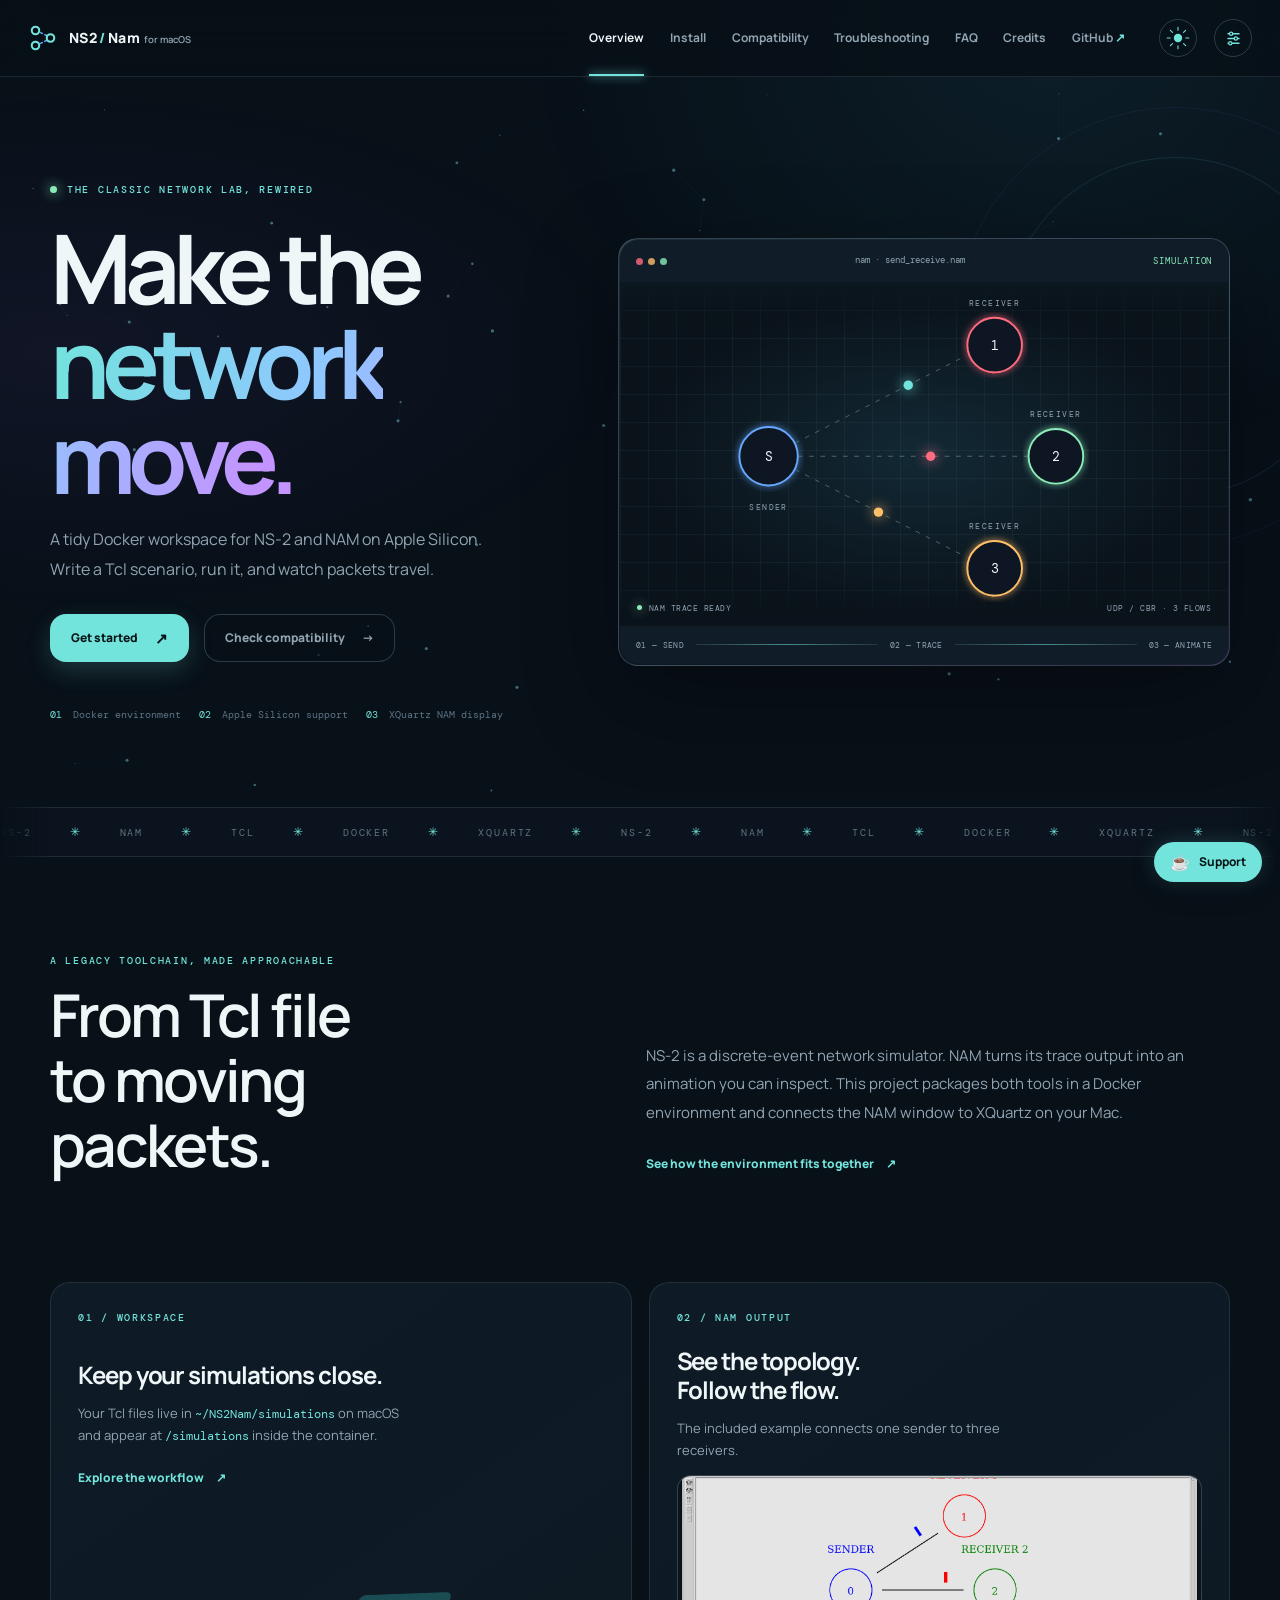
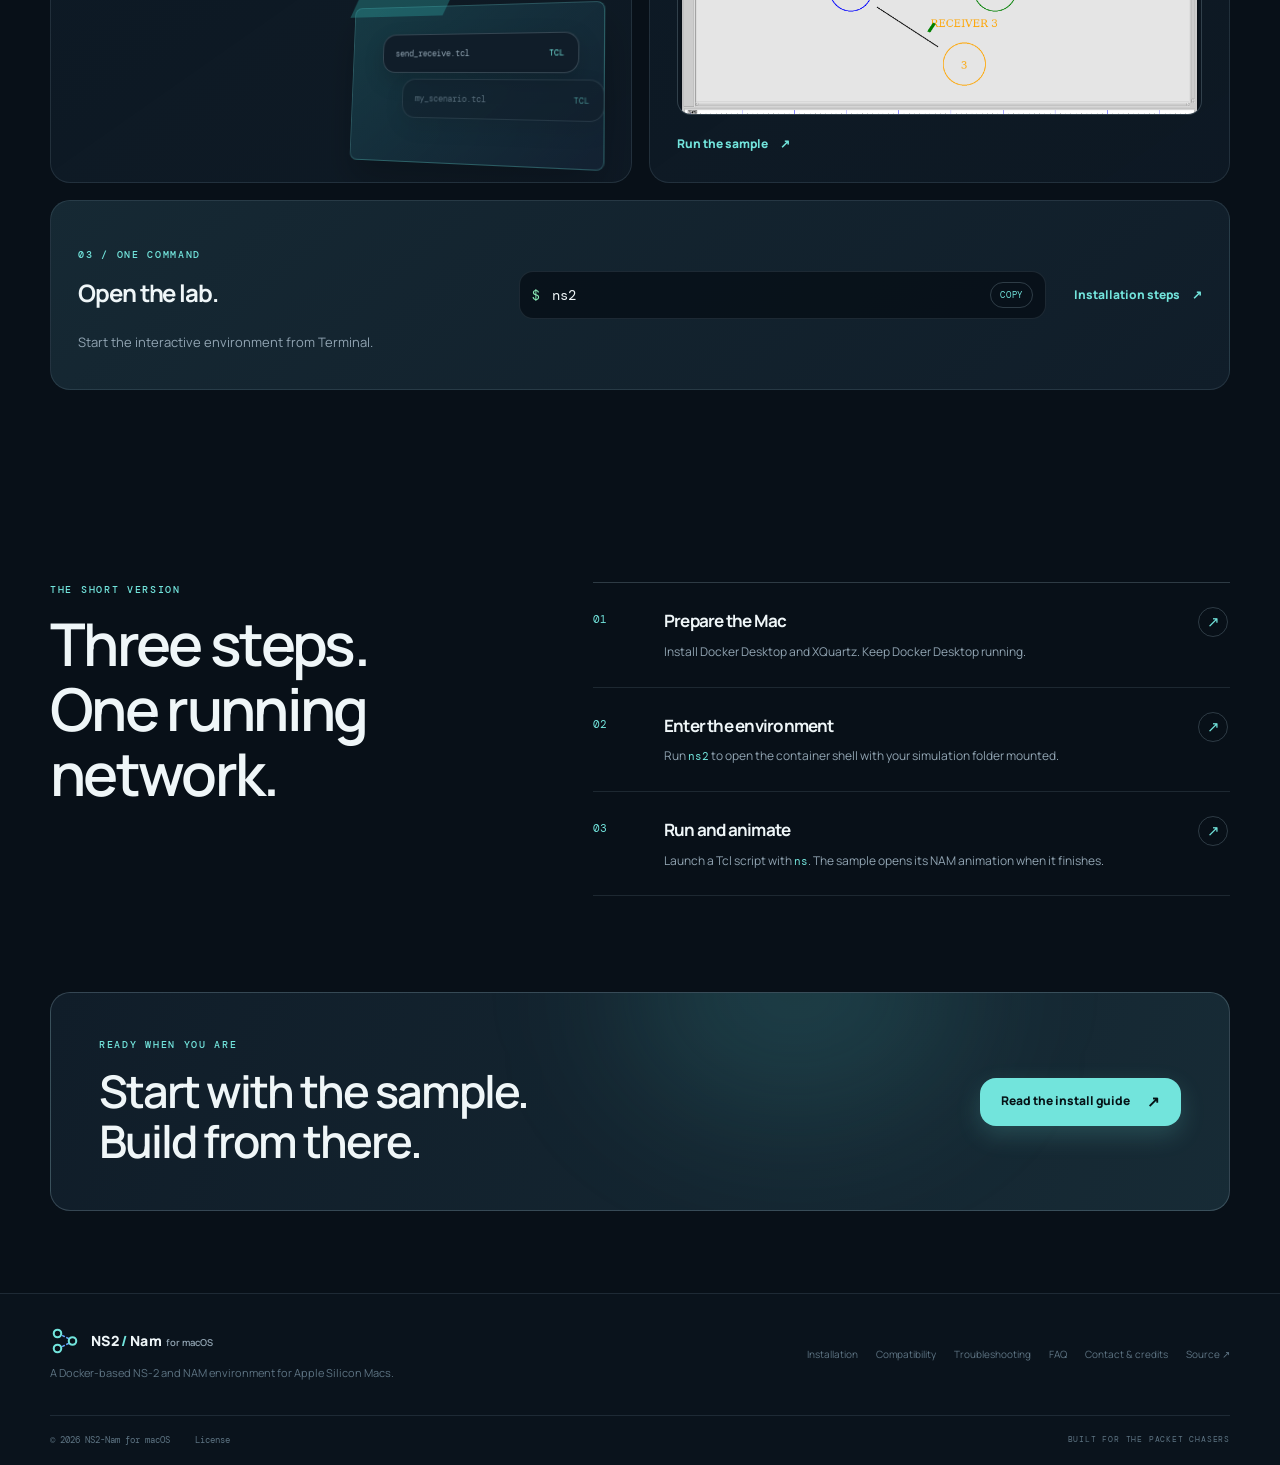
==== commit 5e141843: "Add Display Options" ====
--- a/website/index.html
+++ b/website/index.html
@@ -66,9 +66,9 @@
         <a href="troubleshooting.html">Troubleshooting</a>
         <a href="faq.html">FAQ</a>
         <a href="credits.html">Credits</a>
-      </nav>
+      <a class="nav-github" href="https://github.com/Deeptanu2005/NS2-Nam-MacOS" target="_blank" rel="noopener noreferrer">GitHub <span aria-hidden="true">↗</span></a></nav>
       <div class="nav-actions">
-        <a class="nav-github" href="https://github.com/Deeptanu2005/NS2-Nam-MacOS" target="_blank" rel="noopener noreferrer">GitHub <span aria-hidden="true">↗</span></a>
+        
         <button class="theme-toggle" type="button" aria-label="Switch color theme" title="Switch color theme"><span aria-hidden="true">◐</span></button>
       </div>
     </div>
--- a/website/css/common.css
+++ b/website/css/common.css
@@ -51,6 +51,69 @@
   --code-ink: #17313e;
   --code-muted: #526d79;
   --code-line: rgba(17, 47, 63, .14);
+}
+:root.high-contrast {
+  --bg: #000;
+  --bg-soft: #080808;
+  --panel: #080808;
+  --panel-solid: #050505;
+  --panel-light: #151515;
+  --ink: #fff;
+  --muted: #f0f0f0;
+  --faint: #d0d0d0;
+  --line: rgba(255, 255, 255, .5);
+  --line-strong: rgba(255, 255, 255, .82);
+  --cyan: #70fff0;
+  --blue: #8cbbff;
+  --violet: #d0baff;
+  --amber: #ffe08a;
+  --red: #ff9aaa;
+  --green: #a5ffd0;
+  --code-bg: #000;
+  --code-ink: #fff;
+  --code-muted: #ededed;
+  --code-line: rgba(255, 255, 255, .55);
+  --shadow: 0 0 0 1px #fff;
+}
+[data-theme="light"].high-contrast {
+  --bg: #fff;
+  --bg-soft: #f4f4f4;
+  --panel: #fff;
+  --panel-solid: #fff;
+  --panel-light: #eee;
+  --ink: #000;
+  --muted: #1b1b1b;
+  --faint: #333;
+  --line: rgba(0, 0, 0, .48);
+  --line-strong: rgba(0, 0, 0, .82);
+  --cyan: #005d58;
+  --blue: #004f9e;
+  --violet: #4b279f;
+  --amber: #754000;
+  --red: #a00020;
+  --green: #075d2b;
+  --code-bg: #f1f1f1;
+  --code-ink: #000;
+  --code-muted: #222;
+  --code-line: rgba(0, 0, 0, .55);
+  --shadow: 0 0 0 1px #000;
+}
+::view-transition-old(root) { animation: none; }
+::view-transition-image-pair(root) { isolation: auto; }
+::view-transition-old(root),
+::view-transition-new(root) { display: block; mix-blend-mode: normal; }
+::view-transition-new(root) {
+  animation:
+    theme-reveal 1.2s cubic-bezier(.2, .75, .25, 1) both,
+    theme-unblur .9s cubic-bezier(.4, 0, .2, 1) both;
+}
+@keyframes theme-reveal {
+  from { clip-path: circle(0 at var(--theme-origin-x, 50%) var(--theme-origin-y, 50%)); }
+  to { clip-path: circle(150vmax at var(--theme-origin-x, 50%) var(--theme-origin-y, 50%)); }
+}
+@keyframes theme-unblur {
+  from { filter: blur(5px); }
+  to { filter: blur(0); }
 }
 * { box-sizing: border-box; }
 html { scroll-behavior: smooth; scroll-padding-top: 100px; overflow-x: clip; }
@@ -83,16 +146,160 @@
 .brand-link { stroke-dasharray: 2 3; animation: dataFlow 2.4s linear infinite; }
 .primary-nav { display: flex; gap: clamp(14px, 2vw, 28px); align-items: center; margin-left: auto; }
 .primary-nav a, .nav-github { position: relative; color: var(--muted); font-size: 12px; font-weight: 700; transition: color .25s, transform .25s; }
-.primary-nav a:not(.active)::after { content: ''; position: absolute; left: 0; right: 0; bottom: -8px; height: 1px; transform: scaleX(0); transform-origin: left; background: linear-gradient(90deg, var(--cyan), var(--blue)); transition: transform .3s cubic-bezier(.2,.7,.2,1); }
-.primary-nav a:hover { transform: translateY(-2px); }.primary-nav a:hover::after { transform: scaleX(1); }
+.primary-nav a:not(.active):not(.nav-github)::after { content: ''; position: absolute; left: 0; right: 0; bottom: -8px; height: 1px; transform: scaleX(0); transform-origin: left; background: linear-gradient(90deg, var(--cyan), var(--blue)); transition: transform .3s cubic-bezier(.2,.7,.2,1); }
+.primary-nav a:hover { transform: translateY(-2px); }.primary-nav a:not(.nav-github):hover::after { transform: scaleX(1); }
 .primary-nav a:hover, .primary-nav a.active, .nav-github:hover { color: var(--ink); }
+.primary-nav .nav-github:hover { transform: none; }
+.primary-nav .nav-github span { display: inline-block; color: var(--cyan); transform-origin: center; }
+.primary-nav .nav-github:hover span { animation: githubArrowJump .55s cubic-bezier(.2,.8,.2,1); }
+@keyframes githubArrowJump { 0%,100% { transform: translate(0,0); } 42% { transform: translate(3px,-3px) rotate(8deg); } 72% { transform: translate(1px,-2px); } }
 .primary-nav a.active { position: relative; }
 .primary-nav a.active::after { content: ''; position: absolute; left: 0; right: 0; bottom: -28px; height: 2px; background: var(--cyan); box-shadow: 0 0 10px var(--cyan); }
 .nav-actions { display: flex; align-items: center; gap: 17px; }
+.display-options { position: relative; display: grid; place-items: center; }
+.display-options-toggle { position: relative; isolation: isolate; display: grid; place-items: center; width: 38px; height: 38px; padding: 0; border: 1px solid var(--line-strong); border-radius: 50%; background: transparent; color: var(--cyan); cursor: pointer; transition: transform .38s cubic-bezier(.2,1.6,.4,1), background .3s, box-shadow .4s, border-color .3s; }
+.display-options-toggle::before { position: absolute; z-index: -1; inset: -5px; border: 1px solid color-mix(in srgb, var(--cyan) 42%, transparent); border-radius: inherit; opacity: 0; transform: scale(.68); content: ''; transition: transform .4s cubic-bezier(.2,1.6,.4,1), opacity .25s; }
+.display-options-toggle:hover, .display-options-toggle[aria-expanded="true"] { transform: translateY(-2px) scale(1.1); border-color: var(--cyan); background: color-mix(in srgb, var(--cyan) 12%, var(--panel-solid)); box-shadow: 0 0 11px color-mix(in srgb, var(--cyan) 32%, transparent), 0 0 30px color-mix(in srgb, var(--cyan) 18%, transparent), inset 0 0 12px color-mix(in srgb, var(--cyan) 12%, transparent); }
+.display-options-toggle:hover::before, .display-options-toggle[aria-expanded="true"]::before { opacity: .75; transform: scale(1); }
+.display-options-toggle svg { width: 19px; height: 19px; fill: none; stroke: currentColor; stroke-width: 1.6; stroke-linecap: round; transition: transform .32s cubic-bezier(.2,1.5,.4,1), filter .25s; }
+.display-options-toggle:hover:not([aria-expanded="true"]) svg { transform: scale(1.12); filter: drop-shadow(0 0 4px color-mix(in srgb, var(--cyan) 70%, transparent)); }
+.display-options-toggle:active svg { transform: scale(.84); }
+.display-options-toggle[aria-expanded="true"] svg { transform: scale(.94); }
+.display-options-toggle svg circle { fill: var(--bg); transition: transform .38s cubic-bezier(.2,1.5,.4,1), fill .25s; }
+.display-options-toggle:hover svg circle { fill: var(--cyan); }
+.display-options-toggle:hover:not([aria-expanded="true"]) svg circle:nth-of-type(1) { transform: translateX(3px); }
+.display-options-toggle:hover:not([aria-expanded="true"]) svg circle:nth-of-type(2) { transform: translateX(-3px); }
+.display-options-toggle:hover:not([aria-expanded="true"]) svg circle:nth-of-type(3) { transform: translateX(2px); }
+.display-options-toggle[aria-expanded="true"] svg circle:nth-of-type(1) { transform: translateX(2px); }
+.display-options-toggle[aria-expanded="true"] svg circle:nth-of-type(2) { transform: translateX(-2px); }
+.display-options-toggle[aria-expanded="true"] svg circle:nth-of-type(3) { transform: translateX(2px); }
+.display-options-panel { position: absolute; z-index: 100; top: calc(100% + 14px); right: 0; isolation: isolate; overflow: hidden; width: min(340px, calc(100vw - 28px)); padding: 14px; border: 1px solid color-mix(in srgb, var(--cyan) 28%, var(--line-strong)); border-radius: 20px; background: color-mix(in srgb, var(--panel-solid) 93%, var(--cyan)); box-shadow: 0 22px 65px rgba(0,0,0,.28), 0 0 34px color-mix(in srgb, var(--cyan) 12%, transparent), inset 0 1px 0 color-mix(in srgb, white 10%, transparent); opacity: 0; transform: translate3d(0,-10px,0) scale(.91,.86); transform-origin: top right; transition: opacity .24s ease, transform .46s cubic-bezier(.16,1.35,.3,1); }
+.display-options-panel::before { position: absolute; z-index: -1; top: -90px; right: -58px; width: 210px; height: 170px; border-radius: 50%; background: radial-gradient(ellipse, color-mix(in srgb, var(--cyan) 22%, transparent), transparent 68%); filter: blur(12px); opacity: .55; pointer-events: none; }
+.display-options-panel::after { position: absolute; top: 0; right: 18px; left: 18px; height: 1px; background: linear-gradient(90deg, transparent, color-mix(in srgb, var(--cyan) 78%, transparent), transparent); opacity: .7; content: ''; pointer-events: none; }
+.display-options-panel.is-open { opacity: 1; transform: translate3d(0,0,0) scale(1); filter: url(#display-liquid-warp); animation: displayMenuLiquidIn .72s cubic-bezier(.2,.8,.2,1) both; }
+.display-options-panel.is-closing { pointer-events: none; filter: url(#display-liquid-warp); animation: displayMenuLiquidOut .42s cubic-bezier(.55,0,.9,.45) both; }
+.display-options-panel[hidden] { display: none; }
+.display-options-panel h2 { margin: 3px 8px 8px; color: var(--muted); font-size: 10px; font-weight: 800; letter-spacing: .13em; text-transform: uppercase; }
+.display-options-panel h2,
+.display-options-panel .display-option { position: relative; z-index: 1; opacity: 0; transform: translateY(-7px) scale(.98); transition: opacity .25s ease, transform .38s cubic-bezier(.16,1.2,.3,1), background .2s; }
+.display-options-panel.is-open h2,
+.display-options-panel.is-open .display-option { opacity: 1; transform: translateY(0); }
+.display-options-panel.is-open .display-option:nth-of-type(1) { transition-delay: .055s; }
+.display-options-panel.is-open .display-option:nth-of-type(2) { transition-delay: .115s; }
+.display-option { position: relative; isolation: isolate; display: flex; width: 100%; align-items: center; justify-content: space-between; gap: 15px; padding: 12px 10px; border: 1px solid transparent; border-radius: 14px; background: transparent; color: var(--ink); text-align: left; cursor: pointer; transition: background .25s, border-color .25s, transform .4s cubic-bezier(.16,1.2,.3,1), box-shadow .3s; }
+.display-option::before { position: absolute; z-index: -1; inset: 0; border-radius: inherit; background: radial-gradient(ellipse at 0 50%, color-mix(in srgb, var(--cyan) 15%, transparent), transparent 72%); opacity: 0; transform: scaleX(.72); transform-origin: left; content: ''; transition: opacity .25s, transform .4s cubic-bezier(.16,1,.3,1); }
+.display-option:hover { transform: translateX(3px) scale(1.012); border-color: color-mix(in srgb, var(--cyan) 20%, transparent); background: color-mix(in srgb, var(--panel-light) 65%, transparent); box-shadow: 0 5px 18px color-mix(in srgb, var(--cyan) 8%, transparent); }
+.display-option:hover::before { opacity: 1; transform: scaleX(1); }
+.display-option-copy { display: grid; gap: 4px; }
+.display-option-copy b { font-size: 12px; transition: color .2s; }
+.display-option:hover .display-option-copy b { color: var(--cyan); }
+.display-option-copy small { max-width: 230px; color: var(--muted); font-size: 10px; line-height: 1.5; }
+.display-switch { position: relative; flex: 0 0 36px; width: 36px; height: 21px; border: 1px solid var(--line-strong); border-radius: 20px; background: var(--bg-soft); transition: background .35s, border-color .35s, box-shadow .35s, transform .3s cubic-bezier(.16,1.2,.3,1); }
+.display-switch::before { position: absolute; inset: -5px; border-radius: inherit; background: color-mix(in srgb, var(--cyan) 24%, transparent); opacity: 0; filter: blur(7px); content: ''; transition: opacity .3s; }
+.display-switch::after { position: absolute; z-index: 1; top: 3px; left: 3px; width: 13px; height: 13px; border: 1px solid color-mix(in srgb, var(--muted) 18%, transparent); border-radius: 50%; background: var(--muted); content: ''; transition: transform .48s cubic-bezier(.2,1.65,.4,1), background .25s, box-shadow .3s; }
+.display-option:hover .display-switch { transform: scale(1.05); }
+.display-option:hover .display-switch::before { opacity: .6; }
+.display-option[aria-checked="true"] .display-switch { border-color: var(--cyan); background: color-mix(in srgb, var(--cyan) 26%, var(--bg)); box-shadow: 0 0 13px color-mix(in srgb, var(--cyan) 24%, transparent), inset 0 0 7px color-mix(in srgb, var(--cyan) 18%, transparent); }
+.display-option[aria-checked="true"] .display-switch::before { opacity: .8; }
+.display-option[aria-checked="true"] .display-switch::after { transform: translateX(15px) scale(1.08); background: var(--cyan); box-shadow: 0 0 9px color-mix(in srgb, var(--cyan) 85%, transparent); }
+@keyframes displayMenuLiquidIn {
+  0% { opacity: 0; transform: translate3d(5px,-12px,0) scale(.5,.12); border-radius: 28px 8px 24px 22px; }
+  34% { opacity: 1; transform: translate3d(-2px,3px,0) scale(1.08,1.16); border-radius: 24px 25px 12px 27px; }
+  52% { transform: translate3d(1px,-1px,0) scale(.96,.91); border-radius: 15px 24px 26px 18px; }
+  72% { transform: translate3d(0,1px,0) scale(1.025,1.045); border-radius: 23px 17px 22px 26px; }
+  86% { transform: translate3d(0,0,0) scale(.99,.985); border-radius: 19px 21px 18px 22px; }
+  100% { opacity: 1; transform: translate3d(0,0,0) scale(1); border-radius: 20px; }
+}
+@keyframes displayMenuLiquidOut {
+  0% { opacity: 1; transform: translate3d(0,0,0) scale(1); border-radius: 20px; }
+  35% { opacity: 1; transform: translate3d(-2px,2px,0) scale(1.04,.94); border-radius: 14px 24px 27px 18px; }
+  100% { opacity: 0; transform: translate3d(6px,-10px,0) scale(.48,.08); border-radius: 28px 8px 24px 22px; }
+}
+@keyframes displayAuraDrift {
+  0% { transform: translate3d(20px,-12px,0) scale(.7); opacity: .15; }
+  55% { transform: translate3d(-12px,8px,0) scale(1.08); opacity: .72; }
+  100% { transform: translate3d(0,0,0) scale(1); opacity: .48; }
+}
+.display-options-panel.is-open::before { animation: displayAuraDrift .8s cubic-bezier(.16,1,.3,1) both; }
 .nav-github span { color: var(--cyan); }
-.theme-toggle, .menu-toggle { display: grid; place-items: center; width: 34px; height: 34px; border: 1px solid var(--line-strong); border-radius: 50%; background: transparent; color: var(--cyan); cursor: pointer; transition: transform .2s, background .2s; }
-.theme-toggle:hover { transform: rotate(25deg); background: var(--panel-light); }
-.theme-toggle span { font-size: 17px; }
+.theme-toggle, .menu-toggle { display: grid; place-items: center; width: 38px; height: 38px; border: 1px solid var(--line-strong); border-radius: 50%; background: transparent; color: var(--cyan); cursor: pointer; transition: transform .25s, background .25s, box-shadow .3s, border-color .3s; }
+.theme-toggle { position: relative; overflow: visible; }
+.theme-toggle:hover { transform: translateY(-1px) scale(1.06); background: var(--panel-light); box-shadow: 0 0 22px color-mix(in srgb, var(--cyan) 18%, transparent); }
+.theme-toggle:disabled { cursor: wait; }
+.theme-glyph { width: 24px; height: 24px; overflow: visible; transform-origin: center; }
+.theme-sun { fill: var(--cyan); transform-origin: center; transition: transform .45s cubic-bezier(.2,.8,.2,1), opacity .25s; }
+.theme-rays { fill: none; stroke: var(--cyan); stroke-width: 1.8; stroke-linecap: round; transform-origin: center; transition: transform .45s cubic-bezier(.2,.8,.2,1), opacity .25s; }
+.theme-moon { fill: var(--cyan); opacity: 0; transform-origin: center; transform: rotate(-35deg) scale(.5); transition: transform .45s cubic-bezier(.2,.8,.2,1), opacity .25s; }
+[data-theme="dark"] .theme-sun, [data-theme="dark"] .theme-rays { opacity: 0; transform: rotate(-70deg) scale(.45); }
+[data-theme="dark"] .theme-moon { opacity: 1; transform: rotate(0) scale(1); }
+.torch-flame, .torch-handle { opacity: 0; transform-box: fill-box; transform-origin: center bottom; }
+.torch-flame { fill: #ffd66f; filter: drop-shadow(0 0 5px rgba(255, 174, 67, .9)); }
+.torch-handle { fill: none; stroke: var(--cyan); stroke-width: 2.2; stroke-linecap: round; }
+.theme-smoke { position: absolute; z-index: 1; top: -13px; left: 50%; width: 28px; height: 20px; opacity: 0; pointer-events: none; transform: translateX(-50%); }
+.theme-smoke.is-rising { view-transition-name: torch-smoke; animation: smokeRise 1s ease-out both; }
+.theme-smoke i { position: absolute; bottom: 0; width: 8px; height: 13px; border-radius: 50%; background: radial-gradient(ellipse, color-mix(in srgb, var(--muted) 65%, transparent), transparent 72%); filter: blur(2px); }
+.theme-smoke i:nth-child(1) { left: 3px; height: 10px; }
+.theme-smoke i:nth-child(2) { left: 10px; bottom: 3px; width: 9px; height: 15px; }
+.theme-smoke i:nth-child(3) { right: 1px; height: 11px; }
+::view-transition-group(torch-smoke) { z-index: 5; }
+::view-transition-new(torch-smoke) { animation: smokeRise 1s ease-out both; }
+.theme-torching .theme-toggle { border-color: #ffd66f; box-shadow: 0 0 12px rgba(255, 196, 87, .52), 0 0 32px rgba(255, 162, 66, .28); }
+.theme-torching .theme-toggle .theme-sun,
+.theme-torching .theme-toggle .theme-moon,
+.theme-torching .theme-toggle .theme-rays { opacity: 0; transform: scale(.35); }
+.theme-torching .theme-toggle .theme-glyph { animation: torchPop .72s cubic-bezier(.2,.8,.2,1) both; }
+.theme-torch-reversing .theme-toggle .theme-glyph { animation: torchPop .72s cubic-bezier(.2,.8,.2,1) reverse both; }
+.theme-torching .theme-toggle .torch-flame { animation: torchFlame .72s cubic-bezier(.2,.8,.2,1) both; }
+.theme-torching .theme-toggle .torch-handle { animation: torchHandle .72s ease both; }
+.theme-torch-reversing .theme-toggle .torch-flame { animation: torchFlame .72s cubic-bezier(.2,.8,.2,1) reverse both; }
+.theme-torch-reversing .theme-toggle .torch-handle { animation: torchHandle .72s ease reverse both; }
+.theme-toggle:hover:not(:disabled) .theme-sun { animation: sunHover .9s cubic-bezier(.2,.8,.2,1); }
+.theme-toggle:hover:not(:disabled) .theme-rays { animation: raysHover .9s cubic-bezier(.2,.8,.2,1); }
+.theme-toggle:hover:not(:disabled) .theme-moon { animation: moonHover .75s cubic-bezier(.2,.8,.2,1); }
+.torch-wash { position: fixed; z-index: 49; inset: 0; pointer-events: none; background: radial-gradient(circle at var(--theme-origin-x, 50%) var(--theme-origin-y, 50%), rgba(255, 245, 195, .62), rgba(255, 205, 119, .2) 23%, rgba(136, 241, 231, .09) 48%, transparent 72%); clip-path: circle(0 at var(--theme-origin-x, 50%) var(--theme-origin-y, 50%)); filter: blur(16px); }
+.torch-to-light { animation: torchIgnite .72s cubic-bezier(.16,1,.3,1) both; }
+.torch-to-dark { animation: torchIgnite .72s cubic-bezier(.16,1,.3,1) reverse both; }
+@keyframes torchIgnite {
+  0% { clip-path: circle(0 at var(--theme-origin-x, 50%) var(--theme-origin-y, 50%)); opacity: .15; filter: blur(18px); }
+  55% { opacity: .9; filter: blur(8px); }
+  82% { clip-path: circle(150vmax at var(--theme-origin-x, 50%) var(--theme-origin-y, 50%)); opacity: .78; filter: blur(0); }
+  100% { clip-path: circle(150vmax at var(--theme-origin-x, 50%) var(--theme-origin-y, 50%)); opacity: 0; filter: blur(0); }
+}
+@keyframes torchFlame {
+  0% { opacity: 0; transform: translateY(7px) scale(.35,.25); }
+  38% { opacity: 1; transform: translateY(-1px) scale(.88,1.1); }
+  58% { transform: translateY(-2px) scale(1.08,.92) skewX(-4deg); }
+  76% { transform: translateY(-1px) scale(.96,1.05) skewX(4deg); }
+  100% { opacity: 1; transform: translateY(0) scale(1); }
+}
+@keyframes torchHandle {
+  0%, 30% { opacity: 0; }
+  55%, 100% { opacity: 1; }
+}
+@keyframes smokeRise {
+  0% { opacity: 0; transform: translateY(10px) scale(.7); filter: blur(2px); }
+  16% { opacity: .82; }
+  100% { opacity: 0; transform: translateY(-37px) scale(1.45); filter: blur(8px); }
+}
+@keyframes torchPop {
+  0% { transform: translateY(5px) scale(.55); }
+  38% { transform: translateY(-5px) scale(2.5) rotate(-8deg); }
+  62% { transform: translateY(-3px) scale(1.95) rotate(5deg); }
+  100% { transform: translateY(-3px) scale(2.2); }
+}
+@keyframes sunHover {
+  45% { transform: rotate(200deg) scale(1.17); }
+  100% { transform: rotate(360deg) scale(1); }
+}
+@keyframes raysHover {
+  45% { transform: rotate(35deg) scale(1.12); }
+  100% { transform: rotate(0) scale(1); }
+}
+@keyframes moonHover {
+  35% { transform: translateY(-2px) rotate(-17deg) scale(1.12); filter: drop-shadow(0 0 5px color-mix(in srgb, var(--cyan) 75%, transparent)); }
+  70% { transform: translateY(1px) rotate(8deg) scale(.96); }
+  100% { transform: rotate(0) scale(1); filter: none; }
+}
 .menu-toggle { display: none; border-radius: 9px; width: 40px; height: 38px; }
 .menu-toggle span { width: 17px; height: 1px; background: currentColor; display: block; margin: 2px; }
 
@@ -109,7 +316,7 @@
 .gradient-text { color: transparent; background: linear-gradient(100deg, var(--cyan), #8fc7ff 48%, #c394ff 92%); background-clip: text; -webkit-background-clip: text; }
 .hero-lede { max-width: 465px; color: var(--muted); font-size: 16px; line-height: 1.85; }
 .hero-actions { display: flex; flex-wrap: wrap; align-items: center; gap: 15px; margin-top: 30px; }
-.button { display: inline-flex; align-items: center; justify-content: center; gap: 17px; min-height: 48px; padding: 0 20px; border: 1px solid transparent; border-radius: 6px; font-size: 12px; font-weight: 800; transition: transform .22s, box-shadow .22s, background .22s; }
+.button { display: inline-flex; align-items: center; justify-content: center; gap: 17px; min-height: 48px; padding: 0 20px; border: 1px solid transparent; border-radius: 16px; font-size: 12px; font-weight: 800; transition: transform .22s, box-shadow .22s, background .22s; }
 .button:hover { transform: translateY(-3px); }
 .button-primary { background: var(--cyan); color: #061317; box-shadow: 0 9px 25px color-mix(in srgb, var(--cyan) 19%, transparent); }
 [data-theme="light"] .button-primary { color: #fff; }
@@ -119,9 +326,9 @@
 .button-quiet:hover { color: var(--ink); border-color: var(--cyan); }
 .hero-facts { display: flex; flex-wrap: wrap; gap: 8px 18px; margin-top: 46px; color: var(--faint); font: 10px var(--mono); }
 .hero-facts b { color: var(--cyan); font-weight: 400; margin-right: 5px; }
-.hero-visual { position: relative; z-index: 1; padding: 1px; border: 1px solid var(--line-strong); border-radius: 14px; background: linear-gradient(145deg, rgba(132, 202, 228, .18), rgba(132, 202, 228, .015) 38%, rgba(153, 119, 255, .13)); box-shadow: var(--shadow); transform: perspective(1200px) rotateY(-4deg) rotateX(1deg); transition: transform .5s cubic-bezier(.2,.7,.2,1); }
+.hero-visual { position: relative; z-index: 1; overflow: hidden; padding: 1px; border: 1px solid var(--line-strong); border-radius: 14px; background: linear-gradient(145deg, rgba(132, 202, 228, .18), rgba(132, 202, 228, .015) 38%, rgba(153, 119, 255, .13)); box-shadow: var(--shadow); transform: perspective(1200px) rotateY(-4deg) rotateX(1deg); transition: transform .5s cubic-bezier(.2,.7,.2,1); }
 .hero-visual:hover { transform: perspective(1200px) rotateY(0) rotateX(0) translateY(-4px); }
-.visual-topline, .visual-foot { display: flex; align-items: center; justify-content: space-between; gap: 12px; min-height: 42px; padding: 0 16px; background: var(--panel-solid); border-radius: 13px 13px 0 0; color: var(--muted); font-size: 9px; }
+.visual-topline, .visual-foot { display: flex; align-items: center; justify-content: space-between; gap: 12px; min-height: 42px; padding: 0 16px; background: var(--panel-solid); border-radius: 19px 19px 0 0; color: var(--muted); font-size: 9px; }
 .visual-topline > span:first-child { display: flex; gap: 5px; }
 .visual-topline > span:first-child i { width: 7px; height: 7px; border-radius: 50%; background: var(--red); opacity: .8; }.visual-topline > span:first-child i:nth-child(2) { background: var(--amber); }.visual-topline > span:first-child i:nth-child(3) { background: var(--green); }
 .live-label { color: var(--green); font: 9px var(--mono); letter-spacing: .1em; }
@@ -138,7 +345,7 @@
 .packet { filter: drop-shadow(0 0 7px currentColor); }.packet-blue { fill: var(--cyan); color: var(--cyan); }.packet-red { fill: var(--red); color: var(--red); }.packet-amber { fill: var(--amber); color: var(--amber); }
 .visual-caption { position: absolute; z-index: 3; left: 17px; right: 17px; bottom: 13px; display: flex; justify-content: space-between; color: var(--muted); font: 8px var(--mono); letter-spacing: .06em; }
 .visual-caption > span:first-child { display: flex; align-items: center; gap: 7px; }.visual-caption .status-dot { width: 5px; height: 5px; }
-.visual-foot { min-height: 38px; border-radius: 0 0 13px 13px; font: 8px var(--mono); letter-spacing: .04em; }.visual-line { flex: 1; height: 1px; background: linear-gradient(90deg, var(--line-strong), var(--cyan), var(--line-strong)); opacity: .55; }
+.visual-foot { min-height: 38px; border-radius: 0 0 19px 19px; font: 8px var(--mono); letter-spacing: .04em; }.visual-line { flex: 1; height: 1px; background: linear-gradient(90deg, var(--line-strong), var(--cyan), var(--line-strong)); opacity: .55; }
 .hero-orbit { position: absolute; z-index: -1; width: 340px; height: 340px; border: 1px solid rgba(110, 216, 224, .12); border-radius: 50%; pointer-events: none; }.orbit-one { right: -115px; top: 80px; animation: orbit 42s linear infinite; }.orbit-two { width: 440px; height: 440px; right: -165px; top: 30px; border-color: rgba(157, 132, 255, .08); animation: orbit 55s linear infinite reverse; }
 .ticker { overflow: hidden; border-block: 1px solid var(--line); background: color-mix(in srgb, var(--bg-soft) 75%, transparent); mask-image: linear-gradient(90deg, transparent, #000 4%, #000 96%, transparent); }
 .ticker-track { display: flex; align-items: center; width: max-content; padding: 16px 0; color: var(--faint); font: 10px var(--mono); letter-spacing: .19em; animation: ticker 32s linear infinite; will-change: transform; }
@@ -151,7 +358,7 @@
 .intro-copy { max-width: 560px; color: var(--muted); font-size: 15px; line-height: 1.9; }.intro-copy p { margin-bottom: 22px; }
 .text-link { display: inline-flex; gap: 12px; align-items: center; color: var(--cyan); font-size: 12px; font-weight: 800; }.text-link span { transition: transform .2s; }.text-link:hover span { transform: translate(3px, -3px); }
 .feature-grid { display: grid; grid-template-columns: repeat(2, minmax(0, 1fr)); gap: 17px; padding-top: 8px; }
-.feature-card { position: relative; overflow: hidden; min-height: 330px; padding: 27px; border: 1px solid var(--line); border-radius: 11px; background: linear-gradient(145deg, var(--panel), color-mix(in srgb, var(--panel-solid) 70%, transparent)); transition: border .25s, transform .3s; }
+.feature-card { position: relative; overflow: hidden; min-height: 330px; padding: 27px; border: 1px solid var(--line); border-radius: 22px; background: linear-gradient(145deg, var(--panel), color-mix(in srgb, var(--panel-solid) 70%, transparent)); transition: border .25s, transform .3s; }
 .feature-card:hover { border-color: color-mix(in srgb, var(--cyan) 46%, var(--line)); transform: translateY(-5px) perspective(900px) rotateX(var(--tilt-x, 0deg)) rotateY(var(--tilt-y, 0deg)); }
 .feature-card-wide { min-height: 390px; }.feature-copy { position: relative; z-index: 1; max-width: 62%; margin-top: 36px; }.feature-card h3 { margin: 0 0 12px; font-size: 24px; line-height: 1.2; }.feature-card p { max-width: 365px; color: var(--muted); font-size: 13px; }.feature-card .text-link { margin-top: 9px; }
 .folder-art { position: absolute; width: 45%; right: 5%; bottom: 18px; height: 190px; transform: perspective(600px) rotateY(-16deg) rotateX(5deg); }
@@ -272,7 +479,7 @@
 }
 @media (max-width: 760px) {
   .wrap, .nav-shell { width: min(100% - 36px, 600px); }
-  .nav-shell { position: relative; height: 66px; justify-content: space-between; }.menu-toggle { display: block; order: 3; }.nav-actions { order: 2; margin-left: auto; }.nav-github { display: none; }
+  .nav-shell { position: relative; height: 66px; justify-content: space-between; }.menu-toggle { display: block; order: 3; }.nav-actions { order: 2; margin-left: auto; }
   .primary-nav { display: none; position: absolute; top: 65px; left: -18px; right: -18px; padding: 13px 22px 19px; border-bottom: 1px solid var(--line-strong); background: var(--bg); box-shadow: var(--shadow); }.primary-nav.is-open { display: grid; gap: 0; }.primary-nav a { padding: 11px 0; border-bottom: 1px solid var(--line); }.primary-nav a.active::after { display: none; }
   .hero { display: flex; flex-direction: column; align-items: stretch; padding-block: 68px 54px; gap: 44px; }.hero-copy { max-width: 590px; }.hero h1 { font-size: clamp(57px, 13vw, 82px); }.hero-lede { font-size: 14px; }.hero-facts { margin-top: 27px; }.hero-visual { transform: none; }.hero-visual:hover { transform: translateY(-3px); }.visual-stage { min-height: 275px; }.hero-orbit { right: -235px; }.ticker-track { animation-duration: 23s; }
   .section { padding-block: 66px; }.intro-grid, .steps-section { grid-template-columns: 1fr; gap: 24px; }.section-heading h2 { font-size: 43px; }.intro-copy { max-width: 650px; }.feature-grid { grid-template-columns: 1fr; padding-top: 0; }.feature-card-wide { grid-row: auto; min-height: 390px; }.feature-copy { max-width: 62%; margin-top: 34px; }.folder-art { width: 47%; right: 4%; bottom: 27px; height: 205px; }.feature-card-image { min-height: 355px; }.feature-card-image img { height: 220px; }.feature-card-terminal { display: block; grid-column: auto; min-height: 245px; }.feature-card-terminal h3 { margin-top: 28px; }.feature-card-terminal > p { margin-bottom: 1em; }.feature-card-terminal .terminal-line { margin: 20px 0 9px; }.feature-card-terminal > .text-link { margin-top: 9px; }.steps-section { gap: 30px; }.closing-cta, .faq-cta { align-items: flex-start; flex-direction: column; margin-bottom: 70px; padding: 31px 25px; }.closing-cta h2 { font-size: 36px; }
@@ -329,10 +536,9 @@
 .button-primary { position: relative; overflow: hidden; }
 .button-primary::after { content: ''; position: absolute; inset: -60% auto -60% -45%; width: 28%; transform: rotate(24deg); background: linear-gradient(90deg, transparent, rgba(255,255,255,.45), transparent); transition: left .65s cubic-bezier(.2,.7,.2,1); }
 .button-primary:hover::after { left: 130%; }
-.feature-card { isolation: isolate; }
-.feature-card > :not(.folder-art) { position: relative; z-index: 1; }
-.feature-card::after { content: ''; position: absolute; z-index: 0; inset: -1px; pointer-events: none; opacity: 0; background: radial-gradient(360px circle at var(--pointer-x, 50%) var(--pointer-y, 50%), color-mix(in srgb, var(--cyan) 13%, transparent), transparent 70%); transition: opacity .3s; }
-.feature-card:hover::after { opacity: 1; }
+.glow-card { position: relative; isolation: isolate; overflow: hidden; }
+.glow-card > :not(.folder-art) { position: relative; z-index: 1; }
+.glow-card::after { content: ''; position: absolute; z-index: 0; inset: -1px; pointer-events: none; opacity: var(--glow-active, 0); background: radial-gradient(360px circle at var(--pointer-x, 50%) var(--pointer-y, 50%), color-mix(in srgb, var(--cyan) 13%, transparent), transparent 70%); transition: opacity .3s; }
 .feature-card-image img { transition: transform .7s cubic-bezier(.2,.7,.2,1), filter .5s; }
 .feature-card-image:hover img { transform: scale(1.045); filter: saturate(1.2) contrast(1.03); }
 .hero-visual { animation: heroFloat 8s ease-in-out infinite; }
@@ -586,5 +792,89 @@
 .cursor-aura.is-visible { opacity: 1; }
 .cursor-aura-ring { position: absolute; inset: 0; border: 1px solid color-mix(in srgb, var(--cyan) 72%, transparent); border-radius: 50%; background: color-mix(in srgb, var(--cyan) 5%, transparent); box-shadow: 0 0 20px color-mix(in srgb, var(--cyan) 14%, transparent); transition: transform .24s cubic-bezier(.2,.7,.2,1), background .24s, border-color .24s; }
 .cursor-aura-dot { position: absolute; top: 50%; left: 50%; width: 4px; height: 4px; border-radius: 50%; background: var(--cyan); box-shadow: 0 0 9px var(--cyan); transform: translate(-50%, -50%); }
+
+/* Shared rounded-surface system across every page. */
+.hero-visual,
+.feature-card,
+.closing-cta,
+.faq-cta,
+.code-block,
+.download-button,
+.image-frame,
+.doc-next,
+.compat-layer,
+.requirement-card,
+.compat-note,
+.credit-card,
+.third-party-notice,
+.credits-support,
+.compat-technical,
+.compat-device-card,
+.compat-app-card,
+.flow-node,
+.faq-item { border-radius: 20px; }
+.doc-content a.download-button:not(.button):not(.text-link) { border-radius: 20px; }
+
+.faq-search,
+.compat-install-link,
+.menu-toggle,
+.copy-button,
+.terminal-line,
+.folder-file,
+.feature-card-image img,
+.contact-links a,
+.download-button-arrow,
+.chip-generations span { border-radius: 14px; }
+
+.note-card,
+.callout-warning { border-radius: 0 16px 16px 0; }
+.faq-item { margin-bottom: 10px; border: 1px solid var(--line-strong); }
 .cursor-aura.is-over-link .cursor-aura-ring { transform: scale(1.5); border-color: color-mix(in srgb, var(--cyan) 92%, white); background: color-mix(in srgb, var(--cyan) 10%, transparent); }
 @media (hover: none), (pointer: coarse), (prefers-reduced-motion: reduce) { .cursor-aura { display: none; } }
+
+/* User-selected accessibility and performance preferences. */
+html.animations-off { scroll-behavior: auto !important; }
+html.animations-off *,
+html.animations-off *::before,
+html.animations-off *::after {
+  animation: none !important;
+  transition: none !important;
+  scroll-behavior: auto !important;
+}
+html.animations-off .reveal,
+html.animations-off .js .reveal,
+html.animations-off .js .hero .hero-copy.reveal,
+html.animations-off .js .hero .hero-visual.reveal {
+  opacity: 1 !important;
+  transform: none !important;
+}
+html.animations-off .network-canvas,
+html.animations-off .cursor-aura { display: none !important; }
+html.animations-off *:hover {
+  transform: none !important;
+  translate: none !important;
+}
+html.animations-off .glow-card { --glow-active: 0 !important; }
+html.animations-off .glow-card::after,
+html.animations-off .compat-device-card::after,
+html.animations-off .compat-app-card::after { opacity: 0 !important; }
+html.animations-off::view-transition-old(root),
+html.animations-off::view-transition-new(root) { animation: none !important; }
+html.high-contrast :focus-visible { outline: 3px solid var(--cyan); outline-offset: 3px; }
+@media (prefers-reduced-motion: reduce) {
+  .display-options-toggle,
+  .display-options-toggle svg,
+  .display-options-toggle svg circle,
+  .display-options-panel,
+  .display-options-panel h2,
+  .display-options-panel .display-option,
+  .display-option,
+  .display-option-copy b,
+  .display-switch,
+  .display-switch::after,
+  .display-options-toggle::before,
+  .display-options-panel::before,
+  .display-option::before { transition: none !important; animation: none !important; }
+  .display-options-panel.is-open,
+  .display-options-panel.is-closing { animation: none !important; }
+}
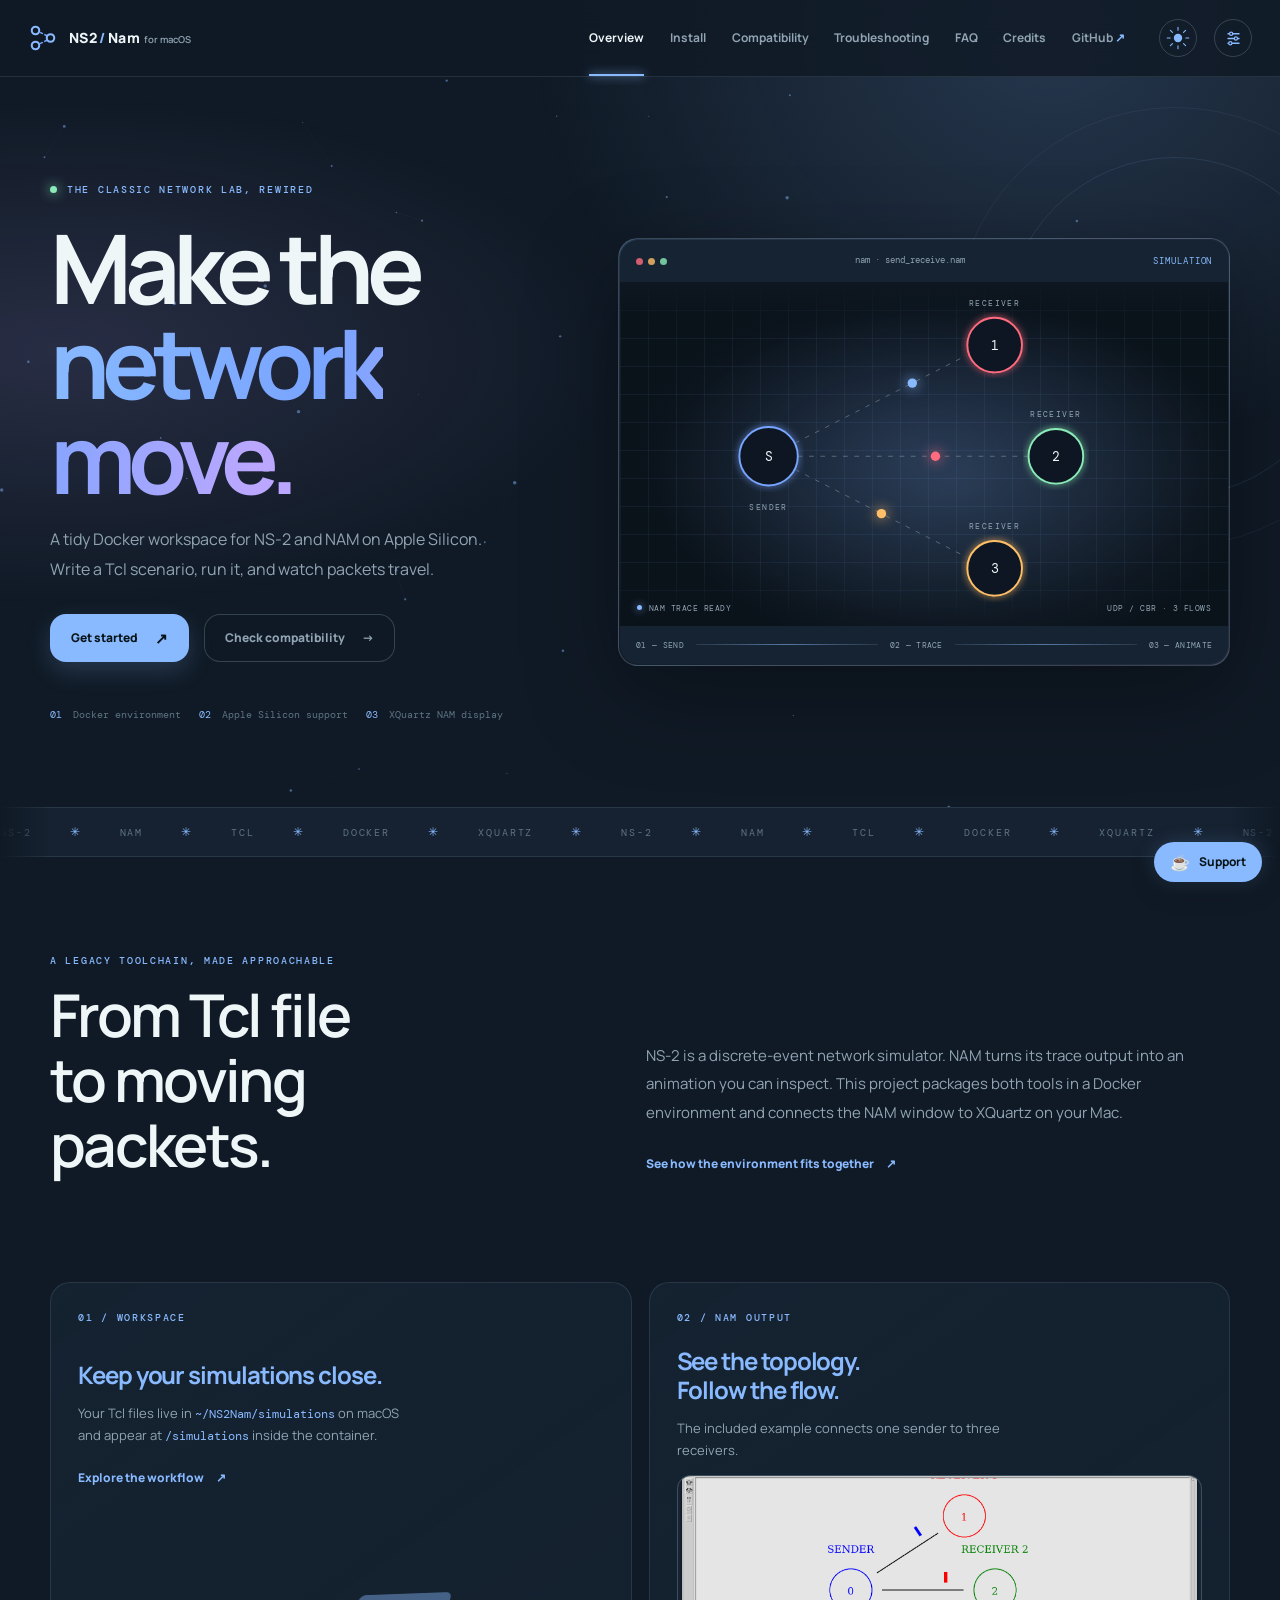
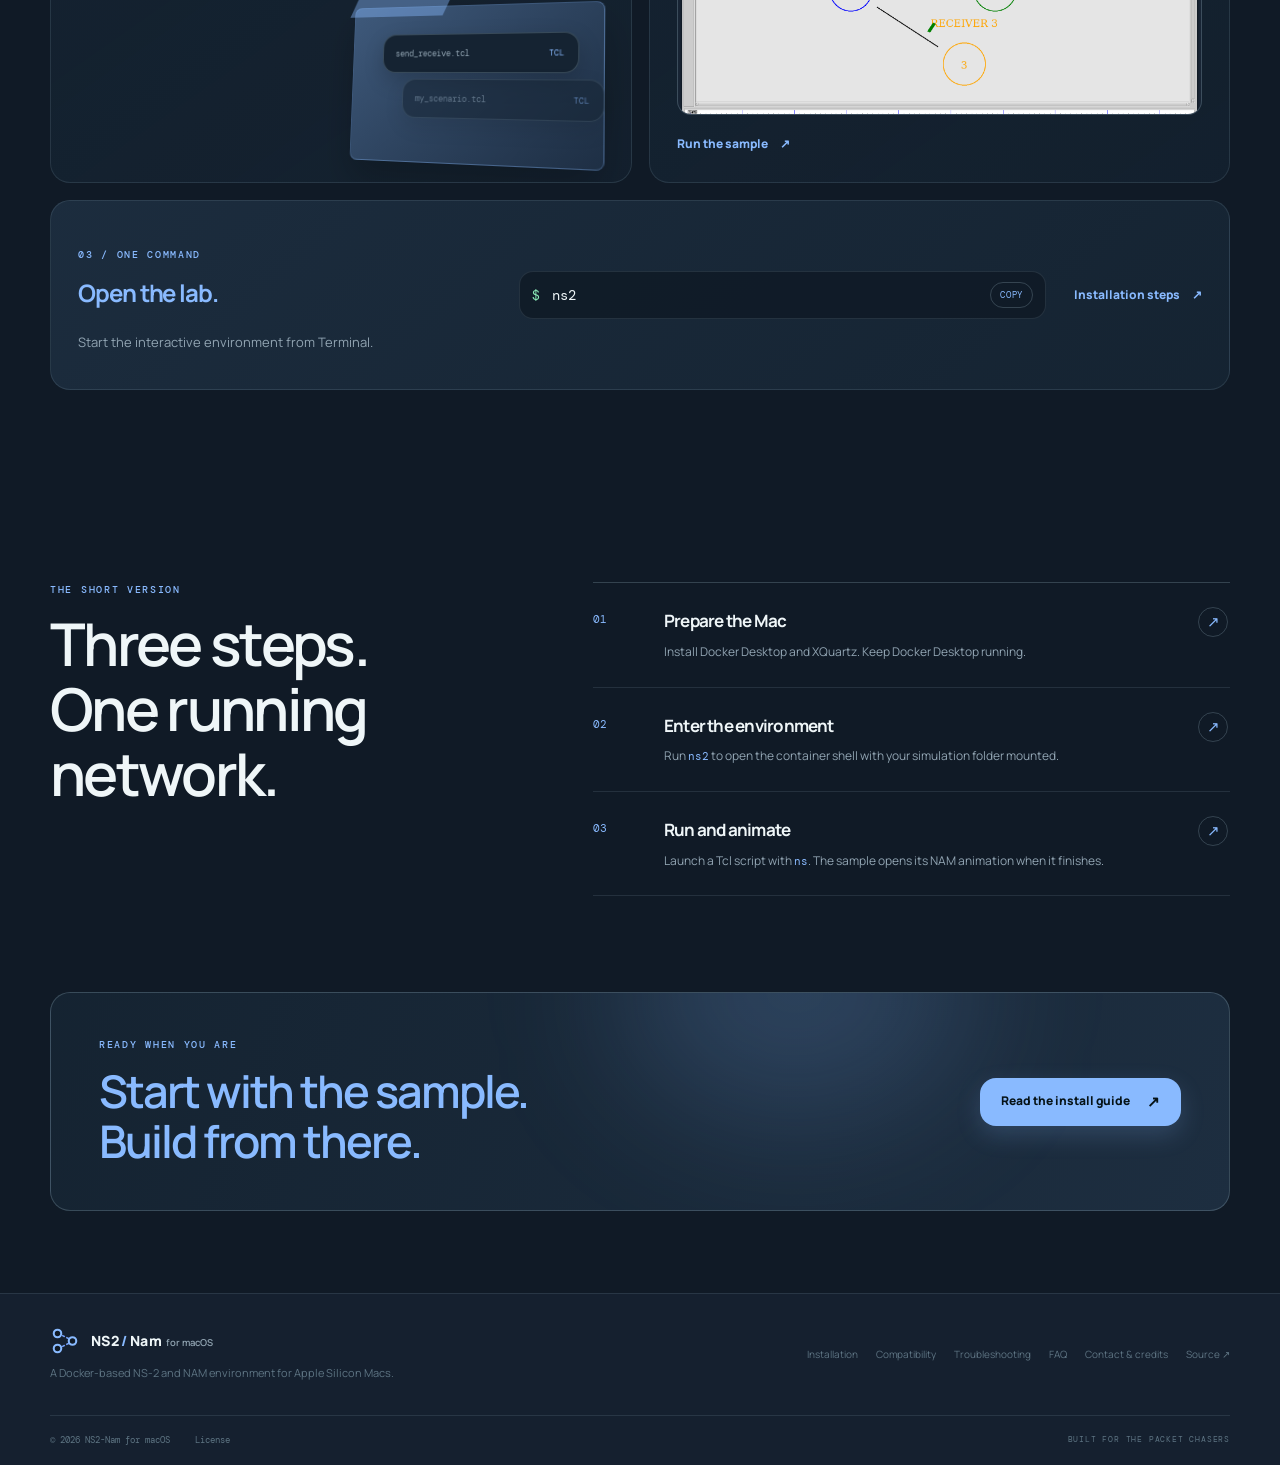
==== commit 71886bf1: "Add Theme Color Change Feature" ====
--- a/website/index.html
+++ b/website/index.html
@@ -11,7 +11,7 @@
   <link rel="preconnect" href="https://fonts.googleapis.com">
   <link rel="preconnect" href="https://fonts.gstatic.com" crossorigin>
   <link href="https://fonts.googleapis.com/css2?family=DM+Mono:wght@400;500&family=Manrope:wght@400;500;600;700;800&display=swap" rel="stylesheet">
-  <link rel="stylesheet" href="css/common.css">
+  <link rel="stylesheet" href="css/common.css?v=20261028-theme-pickerclose-v16">
   <meta property="og:type" content="website">
   <meta property="og:site_name" content="NS2-Nam for macOS">
   <meta property="og:title" content="NS2-Nam for macOS — Network simulation, in motion">
@@ -138,7 +138,7 @@
   </main>
   <footer class="site-footer"><div class="footer-main wrap"><a class="brand" href="index.html"><svg class="brand-mark" aria-hidden="true" viewBox="0 0 32 32"><path class="brand-link" d="M9 8 23 15M9 24 23 17"/><circle class="brand-node" cx="8" cy="8" r="4"/><circle class="brand-node" cx="8" cy="24" r="4"/><circle class="brand-node" cx="24" cy="16" r="4"/></svg><span class="brand-wordmark">NS2<span class="brand-dash">/</span>Nam <span class="brand-platform">for macOS</span></span></a><p>A Docker-based NS-2 and NAM environment for Apple Silicon Macs.</p><div class="footer-links"><a href="installation.html">Installation</a><a href="compatibility.html">Compatibility</a><a href="troubleshooting.html">Troubleshooting</a><a href="faq.html">FAQ</a><a href="credits.html">Contact &amp; credits</a><a href="https://github.com/Deeptanu2005/NS2-Nam-MacOS" target="_blank" rel="noopener noreferrer">Source ↗</a></div></div><div class="footer-bottom wrap"><span>© <span data-year></span> NS2-Nam for macOS</span><a href="https://github.com/Deeptanu2005/NS2-Nam-MacOS/blob/main/LICENSE" target="_blank" rel="noopener noreferrer">License</a><span class="mono">BUILT FOR THE PACKET CHASERS</span></div></footer>
   <div class="toast" role="status" aria-live="polite"></div>
-  <script src="js/script.js" defer></script>
-  <script src="js/home.js" defer></script>
+  <script src="js/script.js?v=20261028-theme-pickerclose-v16" defer></script>
+  <script src="js/home.js?v=20261028-theme-pickerclose-v16" defer></script>
 </body>
 </html>
--- a/website/css/common.css
+++ b/website/css/common.css
@@ -13,6 +13,9 @@
   --cyan: #72e4dc;
   --blue: #67a8ff;
   --violet: #b297ff;
+  --accent-soft: color-mix(in srgb, var(--cyan) 16%, transparent);
+  --accent-border: color-mix(in srgb, var(--cyan) 34%, var(--line-strong));
+  --accent-wash: color-mix(in srgb, var(--cyan) 10%, var(--panel-solid));
   --amber: #ffbf69;
   --red: #ff6c80;
   --green: #8bebb8;
@@ -118,7 +121,7 @@
 * { box-sizing: border-box; }
 html { scroll-behavior: smooth; scroll-padding-top: 100px; overflow-x: clip; }
 body { margin: 0; background: var(--bg); color: var(--ink); font-family: var(--font); font-size: 15px; line-height: 1.7; overflow-x: clip; transition: background .35s, color .35s; }
-body::before { content: ''; position: fixed; inset: 0; z-index: -2; pointer-events: none; background: radial-gradient(ellipse at 82% 4%, var(--ambient-a), transparent 35%), radial-gradient(ellipse at 5% 39%, var(--ambient-b), transparent 33%); }
+body::before { content: ''; position: fixed; inset: 0; z-index: -2; pointer-events: none; background: radial-gradient(ellipse at 82% 4%, var(--ambient-a), transparent 35%), radial-gradient(ellipse at 5% 39%, var(--ambient-b), transparent 33%); transition: background .55s ease; }
 ::selection { background: color-mix(in srgb, var(--cyan) 25%, transparent); color: var(--ink); }
 a { color: inherit; text-decoration: none; }
 button, input { font: inherit; }
@@ -132,8 +135,24 @@
 .skip-link:focus { transform: translateY(0); }
 .scroll-meter { position: fixed; inset: 0 0 auto; z-index: 100; height: 2px; pointer-events: none; }
 .scroll-meter span { display: block; width: 0; height: 100%; background: linear-gradient(90deg, var(--cyan), var(--blue), var(--violet)); box-shadow: 0 0 12px var(--cyan); }
-.site-header { position: sticky; top: 0; z-index: 50; border-bottom: 1px solid var(--line); background: color-mix(in srgb, var(--bg) 83%, transparent); backdrop-filter: blur(18px); }
-.nav-shell { width: min(1320px, calc(100% - 56px)); height: 76px; margin: auto; display: flex; align-items: center; gap: 34px; }
+.site-header { --nav-edge-height: 76px; position: sticky; top: 0; z-index: 50; margin-top: 0; border-bottom: 1px solid var(--line); background: color-mix(in srgb, var(--bg) 83%, transparent); -webkit-backdrop-filter: blur(20px); backdrop-filter: blur(20px); transition: top .7s cubic-bezier(.2,.8,.2,1), border-color .5s ease, background .5s ease, backdrop-filter .5s ease; }
+.nav-shell { width: min(1320px, calc(100% - 56px)); height: 76px; margin: auto; display: flex; align-items: center; gap: 34px; transition: width .65s cubic-bezier(.2,.8,.2,1), height .55s cubic-bezier(.2,.8,.2,1), margin .55s cubic-bezier(.2,.8,.2,1), padding .55s cubic-bezier(.2,.8,.2,1), border-radius .65s cubic-bezier(.2,.8,.2,1), border-color .45s, background .45s, box-shadow .55s; }
+.site-header.is-floating { --nav-edge-height: 58px; --nav-glass-fill: color-mix(in srgb, var(--bg) 83%, transparent); --nav-glass-blur: blur(20px); --nav-glass-depth: 0 14px 38px rgba(0, 0, 0, .24), 0 3px 10px rgba(0, 0, 0, .12), inset 0 1px 0 color-mix(in srgb, white 8%, transparent); height: 76px; top: 16px; margin-top: 0; border-color: transparent; background: transparent; -webkit-backdrop-filter: none; backdrop-filter: none; }
+.site-header.is-floating .nav-shell { position: relative; width: min(1140px, calc(100% - 184px)); height: 58px; margin: 0 0 0 max(24px, calc((100% - 1276px) / 2)); padding-inline: 20px; border: 0; border-radius: 999px; background: transparent; box-shadow: none; transition: width .65s cubic-bezier(.2,.8,.2,1), height .55s cubic-bezier(.2,.8,.2,1), margin .55s cubic-bezier(.2,.8,.2,1), padding .55s cubic-bezier(.2,.8,.2,1), border-radius .65s cubic-bezier(.2,.8,.2,1); animation: navbarPillDock .86s cubic-bezier(.16,1.35,.3,1) both; }
+.site-header.is-floating .nav-shell::before { position: absolute; z-index: 0; inset: 0; border: 1px solid var(--line-strong); border-radius: inherit; background: var(--nav-glass-fill); -webkit-backdrop-filter: blur(20px); backdrop-filter: blur(20px); box-shadow: var(--nav-glass-depth); content: ''; pointer-events: none; }
+.site-header.is-floating .nav-shell > * { z-index: 1; }
+.site-header.is-floating .nav-actions { position: absolute; z-index: 2; top: 0; right: max(24px, calc((100% - 1276px) / 2)); gap: 12px; }
+.site-header.is-floating .theme-toggle { transform-origin: left center; animation: navbarControlsFluid .88s .04s cubic-bezier(.16,1.35,.3,1) both; }
+.site-header.is-floating .display-options-toggle { transform-origin: left center; animation: navbarControlsFluid .88s .1s cubic-bezier(.16,1.35,.3,1) both; }
+.site-header.is-unfloating .nav-actions { animation: none; }
+.site-header.is-floating .theme-toggle,
+.site-header.is-floating .display-options-toggle { width: 58px; height: 58px; border-color: var(--line-strong); background: var(--nav-glass-fill); -webkit-backdrop-filter: blur(20px) !important; backdrop-filter: blur(20px) !important; box-shadow: var(--nav-glass-depth); transition: width .3s, height .3s, background .4s ease, transform .38s cubic-bezier(.2,1.6,.4,1), box-shadow .4s, border-color .3s; }
+.site-header.is-floating .display-options-toggle svg { width: 22px; height: 22px; }
+.site-header.is-floating .theme-toggle { transition: width .3s, height .3s, background .4s ease, transform .25s, box-shadow .3s, border-color .3s; }
+.site-header.is-floating .theme-toggle:hover { background: var(--nav-glass-fill); -webkit-backdrop-filter: blur(20px) !important; backdrop-filter: blur(20px) !important; box-shadow: var(--nav-glass-depth); transform: none; }
+.site-header.is-floating .display-options-toggle:hover,
+.site-header.is-floating .display-options-toggle[aria-expanded="true"] { background: var(--nav-glass-fill); -webkit-backdrop-filter: blur(20px) !important; backdrop-filter: blur(20px) !important; box-shadow: var(--nav-glass-depth); transform: none; }
+html.theme-torching .site-header.is-floating .theme-toggle { border-color: var(--line-strong); background: var(--nav-glass-fill); box-shadow: var(--nav-glass-depth); }
 .brand { display: inline-flex; align-items: center; gap: 11px; flex: 0 0 auto; color: var(--ink); font-size: 14px; font-weight: 800; letter-spacing: 0; }
 .brand-wordmark { white-space: nowrap; letter-spacing: .035em; }
 .brand-dash { color: var(--cyan); padding-inline: 2px; }
@@ -145,7 +164,7 @@
 .brand-node:nth-of-type(3) { animation-delay: 1.1s; }
 .brand-link { stroke-dasharray: 2 3; animation: dataFlow 2.4s linear infinite; }
 .primary-nav { display: flex; gap: clamp(14px, 2vw, 28px); align-items: center; margin-left: auto; }
-.primary-nav a, .nav-github { position: relative; color: var(--muted); font-size: 12px; font-weight: 700; transition: color .25s, transform .25s; }
+.primary-nav a, .nav-github { position: relative; color: var(--muted); font-size: 12px; font-weight: 700; line-height: 1; transition: color .25s, transform .25s; }
 .primary-nav a:not(.active):not(.nav-github)::after { content: ''; position: absolute; left: 0; right: 0; bottom: -8px; height: 1px; transform: scaleX(0); transform-origin: left; background: linear-gradient(90deg, var(--cyan), var(--blue)); transition: transform .3s cubic-bezier(.2,.7,.2,1); }
 .primary-nav a:hover { transform: translateY(-2px); }.primary-nav a:not(.nav-github):hover::after { transform: scaleX(1); }
 .primary-nav a:hover, .primary-nav a.active, .nav-github:hover { color: var(--ink); }
@@ -154,7 +173,7 @@
 .primary-nav .nav-github:hover span { animation: githubArrowJump .55s cubic-bezier(.2,.8,.2,1); }
 @keyframes githubArrowJump { 0%,100% { transform: translate(0,0); } 42% { transform: translate(3px,-3px) rotate(8deg); } 72% { transform: translate(1px,-2px); } }
 .primary-nav a.active { position: relative; }
-.primary-nav a.active::after { content: ''; position: absolute; left: 0; right: 0; bottom: -28px; height: 2px; background: var(--cyan); box-shadow: 0 0 10px var(--cyan); }
+.primary-nav a.active::after { content: ''; position: absolute; left: 0; right: 0; bottom: calc((1em - var(--nav-edge-height)) / 2); height: 2px; background: var(--cyan); box-shadow: 0 0 10px var(--cyan); transition: bottom .65s cubic-bezier(.2,.8,.2,1), box-shadow .4s ease; }
 .nav-actions { display: flex; align-items: center; gap: 17px; }
 .display-options { position: relative; display: grid; place-items: center; }
 .display-options-toggle { position: relative; isolation: isolate; display: grid; place-items: center; width: 38px; height: 38px; padding: 0; border: 1px solid var(--line-strong); border-radius: 50%; background: transparent; color: var(--cyan); cursor: pointer; transition: transform .38s cubic-bezier(.2,1.6,.4,1), background .3s, box-shadow .4s, border-color .3s; }
@@ -173,19 +192,91 @@
 .display-options-toggle[aria-expanded="true"] svg circle:nth-of-type(1) { transform: translateX(2px); }
 .display-options-toggle[aria-expanded="true"] svg circle:nth-of-type(2) { transform: translateX(-2px); }
 .display-options-toggle[aria-expanded="true"] svg circle:nth-of-type(3) { transform: translateX(2px); }
-.display-options-panel { position: absolute; z-index: 100; top: calc(100% + 14px); right: 0; isolation: isolate; overflow: hidden; width: min(340px, calc(100vw - 28px)); padding: 14px; border: 1px solid color-mix(in srgb, var(--cyan) 28%, var(--line-strong)); border-radius: 20px; background: color-mix(in srgb, var(--panel-solid) 93%, var(--cyan)); box-shadow: 0 22px 65px rgba(0,0,0,.28), 0 0 34px color-mix(in srgb, var(--cyan) 12%, transparent), inset 0 1px 0 color-mix(in srgb, white 10%, transparent); opacity: 0; transform: translate3d(0,-10px,0) scale(.91,.86); transform-origin: top right; transition: opacity .24s ease, transform .46s cubic-bezier(.16,1.35,.3,1); }
+.display-options-panel { position: absolute; z-index: 100; top: calc(100% + 14px); right: 0; isolation: isolate; overflow-x: hidden; overflow-y: auto; max-height: min(75vh, 430px); scrollbar-width: thin; width: min(340px, calc(100vw - 28px)); padding: 14px; border: 1px solid color-mix(in srgb, var(--cyan) 28%, var(--line-strong)); border-radius: 20px; background: color-mix(in srgb, var(--panel-solid) 93%, var(--cyan)); box-shadow: 0 22px 65px rgba(0,0,0,.28), 0 0 34px color-mix(in srgb, var(--cyan) 12%, transparent), inset 0 1px 0 color-mix(in srgb, white 10%, transparent); opacity: 0; transform: translate3d(0,-10px,0) scale(.91,.86); transform-origin: top right; transition: opacity .24s ease, transform .46s cubic-bezier(.16,1.35,.3,1); }
 .display-options-panel::before { position: absolute; z-index: -1; top: -90px; right: -58px; width: 210px; height: 170px; border-radius: 50%; background: radial-gradient(ellipse, color-mix(in srgb, var(--cyan) 22%, transparent), transparent 68%); filter: blur(12px); opacity: .55; pointer-events: none; }
 .display-options-panel::after { position: absolute; top: 0; right: 18px; left: 18px; height: 1px; background: linear-gradient(90deg, transparent, color-mix(in srgb, var(--cyan) 78%, transparent), transparent); opacity: .7; content: ''; pointer-events: none; }
 .display-options-panel.is-open { opacity: 1; transform: translate3d(0,0,0) scale(1); filter: url(#display-liquid-warp); animation: displayMenuLiquidIn .72s cubic-bezier(.2,.8,.2,1) both; }
 .display-options-panel.is-closing { pointer-events: none; filter: url(#display-liquid-warp); animation: displayMenuLiquidOut .42s cubic-bezier(.55,0,.9,.45) both; }
 .display-options-panel[hidden] { display: none; }
 .display-options-panel h2 { margin: 3px 8px 8px; color: var(--muted); font-size: 10px; font-weight: 800; letter-spacing: .13em; text-transform: uppercase; }
+.display-options-group { position: relative; z-index: 1; padding-top: 7px; }
+.display-options-group + .display-options-group { margin-top: 5px; border-top: 1px solid var(--line); }
+.display-options-group h3 { margin: 0 8px 2px; color: var(--faint); font-size: 9px; font-weight: 800; letter-spacing: .12em; text-transform: uppercase; }
+.display-theme-group { margin: 1px 0 10px; padding: 11px 10px 9px; border: 1px solid color-mix(in srgb, var(--cyan) 18%, var(--line)); border-radius: 15px; background: linear-gradient(140deg, color-mix(in srgb, var(--cyan) 6%, var(--panel-solid)), color-mix(in srgb, var(--blue) 4%, var(--panel-solid))); box-shadow: inset 0 1px 0 color-mix(in srgb, white 5%, transparent), 0 8px 20px rgba(0,0,0,.1); transform: translateY(-9px) scale(.94,.78); transform-origin: top center; transition: opacity .28s ease, transform .62s cubic-bezier(.16,1.45,.3,1), border-color .28s, box-shadow .28s; }
+.display-options-panel.is-open .display-theme-group { opacity: 1; transform: translateY(0) scale(1); transition-delay: .045s; }
+.display-options-panel.is-closing .display-theme-group { transition-duration: .22s; transition-timing-function: cubic-bezier(.55,0,.9,.45); }
+.theme-color-controls { display: grid; gap: 11px; padding: 7px 0 4px; }
+.accent-swatches { display: flex; align-items: center; gap: 7px; }
+.accent-swatch { display: grid; width: 28px; height: 28px; place-items: center; padding: 0; border: 1px solid var(--line-strong); border-radius: 50%; background: color-mix(in srgb, var(--panel-solid) 80%, transparent); cursor: pointer; transition: transform .25s cubic-bezier(.2,.8,.2,1), border-color .2s, box-shadow .2s; }
+.accent-swatch span { width: 17px; height: 17px; border-radius: 50%; background: var(--swatch-color); box-shadow: 0 0 10px color-mix(in srgb, var(--swatch-color) 36%, transparent); }
+.accent-swatch:hover { transform: scale(1.12); border-color: var(--swatch-color); }
+.accent-swatch[aria-pressed="true"] { border-color: var(--swatch-color); box-shadow: 0 0 0 2px color-mix(in srgb, var(--swatch-color) 24%, transparent), 0 0 13px color-mix(in srgb, var(--swatch-color) 28%, transparent); }
+.custom-color-picker { display: grid; gap: 0; }
+.custom-picker-trigger { display: flex; width: 100%; min-height: 45px; align-items: center; gap: 9px; padding: 6px 10px; border: 1px solid var(--line-strong); border-radius: 13px; background: color-mix(in srgb, var(--panel-solid) 90%, transparent); color: var(--muted); text-align: left; font-size: 10px; font-weight: 700; cursor: pointer; transition: border-color .22s, background .22s, transform .3s cubic-bezier(.2,1.35,.3,1), box-shadow .22s, border-radius .3s; }
+.custom-picker-trigger::before { width: 6px; height: 22px; flex: 0 0 6px; border-radius: 8px; background: linear-gradient(180deg, var(--cyan), var(--blue), var(--violet)); content: ''; }
+.custom-picker-trigger:hover, .custom-picker-trigger[aria-expanded="true"] { border-color: var(--cyan); background: color-mix(in srgb, var(--cyan) 5%, var(--panel-solid)); box-shadow: 0 5px 16px color-mix(in srgb, var(--cyan) 12%, transparent); }
+.custom-picker-trigger[aria-expanded="true"] { border-radius: 13px 13px 9px 9px; }
+.custom-picker-swatch, .custom-picker-preview { display: block; width: 21px; height: 21px; flex: 0 0 21px; border: 2px solid color-mix(in srgb, white 70%, transparent); border-radius: 50%; background: var(--cyan); box-shadow: 0 0 12px color-mix(in srgb, var(--cyan) 34%, transparent); }
+.custom-accent-value { margin-left: auto; color: var(--faint); font: 9px var(--mono); letter-spacing: .04em; }
+.custom-picker-chevron { display: grid; width: 18px; height: 18px; flex: 0 0 18px; place-items: center; color: var(--faint); transition: color .2s, transform .32s cubic-bezier(.2,1.35,.3,1); }
+.custom-picker-chevron svg { display: block; width: 13px; height: 13px; overflow: visible; fill: none; stroke: currentColor; stroke-width: 1.8; stroke-linecap: round; stroke-linejoin: round; }
+.custom-picker-trigger[aria-expanded="true"] .custom-picker-chevron { transform: rotate(180deg); }
+.custom-picker-popover { position: fixed; z-index: 160; display: grid; gap: 12px; max-height: min(310px, calc(100dvh - 24px)); overflow-y: auto; padding: 13px; border: 1px solid color-mix(in srgb, var(--cyan) 32%, var(--line-strong)); border-radius: 17px; background: linear-gradient(155deg, color-mix(in srgb, var(--panel-solid) 90%, var(--cyan)), color-mix(in srgb, var(--panel-solid) 94%, var(--blue))); box-shadow: 0 26px 70px rgba(0,0,0,.42), 0 0 34px color-mix(in srgb, var(--cyan) 16%, transparent), inset 0 1px 0 color-mix(in srgb, white 8%, transparent); transform: translateY(-16px) scale(.84,.76) rotate(-1deg); transform-origin: var(--picker-origin-x, 80%) var(--picker-origin-y, 0%); opacity: 0; }
+.custom-picker-popover.is-open { animation: customPickerBounce .76s cubic-bezier(.16,1.1,.3,1) both; }
+.custom-picker-popover.is-closing { animation: customPickerBounceOut .42s cubic-bezier(.2,.8,.35,1) both; }
+.custom-picker-popover[hidden] { display: none; }
+html.options-overlay-open body * { pointer-events: none !important; }
+html.options-overlay-open body .display-options,
+html.options-overlay-open body .display-options *,
+html.options-overlay-open body .custom-picker-popover,
+html.options-overlay-open body .custom-picker-popover * { pointer-events: auto !important; }
+html.options-overlay-open .cursor-aura { display: none !important; }
+@keyframes customPickerBounce {
+  0% { opacity: 0; transform: translateY(-18px) scale(.84,.76) rotate(-1deg); }
+  48% { opacity: 1; transform: translateY(2px) scale(1.045,1.06) rotate(.6deg); }
+  70% { transform: translateY(-1px) scale(.985,.98) rotate(-.3deg); }
+  86% { transform: translateY(0) scale(1.012,1.015) rotate(.12deg); }
+  100% { opacity: 1; transform: translateY(0) scale(1) rotate(0); }
+}
+@keyframes customPickerBounceOut {
+  0% { opacity: 1; transform: translateY(0) scale(1) rotate(0); }
+  24% { opacity: 1; transform: translateY(2px) scale(1.025,1.04) rotate(.35deg); }
+  100% { opacity: 0; transform: translateY(-15px) scale(.82,.72) rotate(-.8deg); }
+}
+.custom-picker-field { --picker-hue: 215deg; --picker-x: 65%; --picker-y: 0%; position: relative; height: 132px; overflow: hidden; border: 1px solid color-mix(in srgb, white 18%, transparent); border-radius: 9px; background: linear-gradient(to top, color-mix(in srgb, hsl(var(--picker-hue) 100% 24%) 72%, #141820), transparent 48%), linear-gradient(to right, color-mix(in srgb, hsl(var(--picker-hue) 70% 70%) 64%, white), hsl(var(--picker-hue) 100% 50%)); box-shadow: inset 0 0 0 1px rgba(0,0,0,.08); cursor: crosshair; touch-action: none; }
+.custom-picker-field:focus-visible { outline: 2px solid var(--cyan); outline-offset: 3px; }
+.custom-picker-thumb { position: absolute; top: var(--picker-y); left: var(--picker-x); width: 17px; height: 17px; border: 3px solid white; border-radius: 50%; box-shadow: 0 1px 5px rgba(0,0,0,.65), 0 0 0 1px rgba(0,0,0,.32); transform: translate(-50%,-50%); pointer-events: none; }
+.custom-picker-hue { display: grid; grid-template-columns: 33px minmax(0,1fr); align-items: center; gap: 9px; color: var(--faint); font: 8px var(--mono); letter-spacing: .12em; }
+.custom-picker-hue-input { width: 100%; height: 18px; margin: 0; appearance: none; background: transparent; cursor: pointer; }
+.custom-picker-hue-input::-webkit-slider-runnable-track { height: 10px; border: 1px solid rgba(0,0,0,.24); border-radius: 999px; background: linear-gradient(90deg, #f33 0%, #ff0 17%, #0f6 34%, #0ff 50%, #06f 67%, #f0f 84%, #f33 100%); }
+.custom-picker-hue-input::-moz-range-track { height: 10px; border: 1px solid rgba(0,0,0,.24); border-radius: 999px; background: linear-gradient(90deg, #f33 0%, #ff0 17%, #0f6 34%, #0ff 50%, #06f 67%, #f0f 84%, #f33 100%); }
+.custom-picker-hue-input::-webkit-slider-thumb { width: 17px; height: 17px; margin-top: -4px; appearance: none; border: 2px solid white; border-radius: 50%; background: hsl(var(--picker-hue, 215deg) 100% 50%); box-shadow: 0 1px 5px rgba(0,0,0,.45); }
+.custom-picker-hue-input::-moz-range-thumb { width: 13px; height: 13px; border: 2px solid white; border-radius: 50%; background: hsl(var(--picker-hue, 215deg) 100% 50%); box-shadow: 0 1px 5px rgba(0,0,0,.45); }
+.custom-picker-footer { display: flex; align-items: center; gap: 9px; }
+.custom-picker-preview { width: 27px; height: 27px; flex-basis: 27px; }
+.custom-picker-footer label { display: flex; flex: 1; align-items: center; justify-content: space-between; gap: 10px; color: var(--faint); font: 8px var(--mono); letter-spacing: .12em; }
+.custom-picker-hex { width: 92px; height: 31px; padding: 0 8px; border: 1px solid var(--line-strong); border-radius: 8px; background: color-mix(in srgb, var(--bg) 80%, transparent); color: var(--ink); text-align: center; font: 10px var(--mono); text-transform: uppercase; }
+.theme-color-note { margin: 0 8px 7px; color: var(--faint); font-size: 9px; }
 .display-options-panel h2,
-.display-options-panel .display-option { position: relative; z-index: 1; opacity: 0; transform: translateY(-7px) scale(.98); transition: opacity .25s ease, transform .38s cubic-bezier(.16,1.2,.3,1), background .2s; }
+.display-options-group h3,
+.display-options-group .display-option,
+.display-options-group .theme-color-controls,
+.display-options-group .theme-color-note { opacity: 0; transform: translateY(-7px) scale(.98); transition: opacity .25s ease, transform .38s cubic-bezier(.16,1.2,.3,1), background .2s; }
+.display-theme-group { opacity: 0; }
 .display-options-panel.is-open h2,
-.display-options-panel.is-open .display-option { opacity: 1; transform: translateY(0); }
-.display-options-panel.is-open .display-option:nth-of-type(1) { transition-delay: .055s; }
-.display-options-panel.is-open .display-option:nth-of-type(2) { transition-delay: .115s; }
+.display-options-panel.is-open .display-options-group h3,
+.display-options-panel.is-open .display-options-group .display-option,
+.display-options-panel.is-open .display-options-group .theme-color-controls,
+.display-options-panel.is-open .display-options-group .theme-color-note { opacity: 1; transform: translateY(0) scale(1); }
+.display-options-panel.is-open .display-options-group:nth-of-type(1) h3 { transition-delay: .035s; }
+.display-options-panel.is-open .display-options-group:nth-of-type(1) .theme-color-controls,
+.display-options-panel.is-open .display-options-group:nth-of-type(1) .theme-color-note { transition-delay: .07s; }
+.display-options-panel.is-open .display-options-group:nth-of-type(2) h3 { transition-delay: .13s; }
+.display-options-panel.is-open .display-options-group:nth-of-type(2) .display-option { transition-delay: .17s; }
+.display-options-panel.is-open .display-options-group:nth-of-type(3) h3 { transition-delay: .23s; }
+.display-options-panel.is-open .display-options-group:nth-of-type(3) .display-option { transition-delay: .27s; }
+.display-options-panel.is-open .display-options-group:nth-of-type(4) h3 { transition-delay: .33s; }
+.display-options-panel.is-open .display-options-group:nth-of-type(4) .display-option { transition-delay: .37s; }
 .display-option { position: relative; isolation: isolate; display: flex; width: 100%; align-items: center; justify-content: space-between; gap: 15px; padding: 12px 10px; border: 1px solid transparent; border-radius: 14px; background: transparent; color: var(--ink); text-align: left; cursor: pointer; transition: background .25s, border-color .25s, transform .4s cubic-bezier(.16,1.2,.3,1), box-shadow .3s; }
 .display-option::before { position: absolute; z-index: -1; inset: 0; border-radius: inherit; background: radial-gradient(ellipse at 0 50%, color-mix(in srgb, var(--cyan) 15%, transparent), transparent 72%); opacity: 0; transform: scaleX(.72); transform-origin: left; content: ''; transition: opacity .25s, transform .4s cubic-bezier(.16,1,.3,1); }
 .display-option:hover { transform: translateX(3px) scale(1.012); border-color: color-mix(in srgb, var(--cyan) 20%, transparent); background: color-mix(in srgb, var(--panel-light) 65%, transparent); box-shadow: 0 5px 18px color-mix(in srgb, var(--cyan) 8%, transparent); }
@@ -313,7 +404,7 @@
 h1, h2, h3, p { margin-top: 0; }
 h1, h2, h3 { letter-spacing: -.045em; }
 .hero h1 { max-width: 660px; margin: 23px 0 20px; font-size: clamp(54px, 7.6vw, 96px); font-weight: 700; line-height: .99; letter-spacing: -.075em; }
-.gradient-text { color: transparent; background: linear-gradient(100deg, var(--cyan), #8fc7ff 48%, #c394ff 92%); background-clip: text; -webkit-background-clip: text; }
+.gradient-text { color: transparent; background: linear-gradient(100deg, var(--cyan), var(--blue) 48%, var(--violet) 92%); background-clip: text; -webkit-background-clip: text; }
 .hero-lede { max-width: 465px; color: var(--muted); font-size: 16px; line-height: 1.85; }
 .hero-actions { display: flex; flex-wrap: wrap; align-items: center; gap: 15px; margin-top: 30px; }
 .button { display: inline-flex; align-items: center; justify-content: center; gap: 17px; min-height: 48px; padding: 0 20px; border: 1px solid transparent; border-radius: 16px; font-size: 12px; font-weight: 800; transition: transform .22s, box-shadow .22s, background .22s; }
@@ -326,16 +417,16 @@
 .button-quiet:hover { color: var(--ink); border-color: var(--cyan); }
 .hero-facts { display: flex; flex-wrap: wrap; gap: 8px 18px; margin-top: 46px; color: var(--faint); font: 10px var(--mono); }
 .hero-facts b { color: var(--cyan); font-weight: 400; margin-right: 5px; }
-.hero-visual { position: relative; z-index: 1; overflow: hidden; padding: 1px; border: 1px solid var(--line-strong); border-radius: 14px; background: linear-gradient(145deg, rgba(132, 202, 228, .18), rgba(132, 202, 228, .015) 38%, rgba(153, 119, 255, .13)); box-shadow: var(--shadow); transform: perspective(1200px) rotateY(-4deg) rotateX(1deg); transition: transform .5s cubic-bezier(.2,.7,.2,1); }
+.hero-visual { position: relative; z-index: 1; overflow: hidden; padding: 1px; border: 1px solid var(--line-strong); border-radius: 14px; background: linear-gradient(145deg, color-mix(in srgb, var(--cyan) 18%, transparent), transparent 38%, color-mix(in srgb, var(--violet) 13%, transparent)); box-shadow: var(--shadow); transform: perspective(1200px) rotateY(-4deg) rotateX(1deg); transition: transform .5s cubic-bezier(.2,.7,.2,1); }
 .hero-visual:hover { transform: perspective(1200px) rotateY(0) rotateX(0) translateY(-4px); }
 .visual-topline, .visual-foot { display: flex; align-items: center; justify-content: space-between; gap: 12px; min-height: 42px; padding: 0 16px; background: var(--panel-solid); border-radius: 19px 19px 0 0; color: var(--muted); font-size: 9px; }
 .visual-topline > span:first-child { display: flex; gap: 5px; }
 .visual-topline > span:first-child i { width: 7px; height: 7px; border-radius: 50%; background: var(--red); opacity: .8; }.visual-topline > span:first-child i:nth-child(2) { background: var(--amber); }.visual-topline > span:first-child i:nth-child(3) { background: var(--green); }
-.live-label { color: var(--green); font: 9px var(--mono); letter-spacing: .1em; }
-.visual-stage { position: relative; overflow: hidden; display: grid; place-items: center; min-height: 330px; background: radial-gradient(ellipse at center, rgba(27, 64, 79, .5), transparent 66%), #0a121a; }
-[data-theme="light"] .visual-stage { background: radial-gradient(ellipse at center, #d5e7e9, transparent 70%), #f5fafa; }
-.visual-stage::before { content: ''; position: absolute; inset: 0; background-image: linear-gradient(rgba(127, 178, 199, .07) 1px, transparent 1px), linear-gradient(90deg, rgba(127, 178, 199, .07) 1px, transparent 1px); background-size: 28px 28px; mask-image: linear-gradient(transparent, #000 15%, #000 85%, transparent); }
-.scanline { position: absolute; z-index: 1; inset: -20% 0 auto; height: 30%; background: linear-gradient(transparent, rgba(105, 231, 220, .035), transparent); animation: scan 6s linear infinite; pointer-events: none; }
+.live-label { color: var(--cyan); font: 9px var(--mono); letter-spacing: .1em; }
+.visual-stage { position: relative; overflow: hidden; display: grid; place-items: center; min-height: 330px; background: radial-gradient(ellipse at 55% 58%, color-mix(in srgb, var(--cyan) 18%, transparent), transparent 63%), radial-gradient(ellipse at center, color-mix(in srgb, var(--blue) 12%, #0a121a), transparent 68%), #0a121a; }
+[data-theme="light"] .visual-stage { background: radial-gradient(ellipse at 55% 58%, color-mix(in srgb, var(--cyan) 15%, transparent), transparent 63%), radial-gradient(ellipse at center, color-mix(in srgb, var(--blue) 10%, #d5e7e9), transparent 70%), #f5fafa; }
+.visual-stage::before { content: ''; position: absolute; inset: 0; background-image: linear-gradient(color-mix(in srgb, var(--blue) 8%, transparent) 1px, transparent 1px), linear-gradient(90deg, color-mix(in srgb, var(--cyan) 7%, transparent) 1px, transparent 1px); background-size: 28px 28px; mask-image: linear-gradient(transparent, #000 15%, #000 85%, transparent); }
+.scanline { position: absolute; z-index: 1; inset: -20% 0 auto; height: 30%; background: linear-gradient(transparent, color-mix(in srgb, color-mix(in srgb, var(--cyan) 80%, var(--blue)) 5%, transparent), transparent); animation: scan 6s linear infinite; pointer-events: none; }
 .route-overlay { position: relative; z-index: 2; width: min(96%, 620px); height: auto; overflow: visible; }
 .route { fill: none; stroke: color-mix(in srgb, var(--muted) 52%, transparent); stroke-width: 1; stroke-dasharray: 5 7; }
 .node { fill: #0d1922; stroke: var(--blue); stroke-width: 2; filter: url(#glow); }
@@ -344,9 +435,9 @@
 .route-overlay text { fill: var(--ink); font: 14px var(--mono); }.route-overlay .node-label { fill: var(--muted); font-size: 9px; letter-spacing: 1.5px; }
 .packet { filter: drop-shadow(0 0 7px currentColor); }.packet-blue { fill: var(--cyan); color: var(--cyan); }.packet-red { fill: var(--red); color: var(--red); }.packet-amber { fill: var(--amber); color: var(--amber); }
 .visual-caption { position: absolute; z-index: 3; left: 17px; right: 17px; bottom: 13px; display: flex; justify-content: space-between; color: var(--muted); font: 8px var(--mono); letter-spacing: .06em; }
-.visual-caption > span:first-child { display: flex; align-items: center; gap: 7px; }.visual-caption .status-dot { width: 5px; height: 5px; }
+.visual-caption > span:first-child { display: flex; align-items: center; gap: 7px; }.visual-caption .status-dot { width: 5px; height: 5px; background: var(--cyan); box-shadow: 0 0 9px var(--cyan); }
 .visual-foot { min-height: 38px; border-radius: 0 0 19px 19px; font: 8px var(--mono); letter-spacing: .04em; }.visual-line { flex: 1; height: 1px; background: linear-gradient(90deg, var(--line-strong), var(--cyan), var(--line-strong)); opacity: .55; }
-.hero-orbit { position: absolute; z-index: -1; width: 340px; height: 340px; border: 1px solid rgba(110, 216, 224, .12); border-radius: 50%; pointer-events: none; }.orbit-one { right: -115px; top: 80px; animation: orbit 42s linear infinite; }.orbit-two { width: 440px; height: 440px; right: -165px; top: 30px; border-color: rgba(157, 132, 255, .08); animation: orbit 55s linear infinite reverse; }
+.hero-orbit { position: absolute; z-index: -1; width: 340px; height: 340px; border: 1px solid color-mix(in srgb, var(--cyan) 12%, transparent); border-radius: 50%; pointer-events: none; }.orbit-one { right: -115px; top: 80px; animation: orbit 42s linear infinite; }.orbit-two { width: 440px; height: 440px; right: -165px; top: 30px; border-color: color-mix(in srgb, var(--violet) 8%, transparent); animation: orbit 55s linear infinite reverse; }
 .ticker { overflow: hidden; border-block: 1px solid var(--line); background: color-mix(in srgb, var(--bg-soft) 75%, transparent); mask-image: linear-gradient(90deg, transparent, #000 4%, #000 96%, transparent); }
 .ticker-track { display: flex; align-items: center; width: max-content; padding: 16px 0; color: var(--faint); font: 10px var(--mono); letter-spacing: .19em; animation: ticker 32s linear infinite; will-change: transform; }
 .ticker-group { display: flex; flex: 0 0 auto; align-items: center; gap: 38px; padding-right: 38px; }
@@ -360,15 +451,15 @@
 .feature-grid { display: grid; grid-template-columns: repeat(2, minmax(0, 1fr)); gap: 17px; padding-top: 8px; }
 .feature-card { position: relative; overflow: hidden; min-height: 330px; padding: 27px; border: 1px solid var(--line); border-radius: 22px; background: linear-gradient(145deg, var(--panel), color-mix(in srgb, var(--panel-solid) 70%, transparent)); transition: border .25s, transform .3s; }
 .feature-card:hover { border-color: color-mix(in srgb, var(--cyan) 46%, var(--line)); transform: translateY(-5px) perspective(900px) rotateX(var(--tilt-x, 0deg)) rotateY(var(--tilt-y, 0deg)); }
-.feature-card-wide { min-height: 390px; }.feature-copy { position: relative; z-index: 1; max-width: 62%; margin-top: 36px; }.feature-card h3 { margin: 0 0 12px; font-size: 24px; line-height: 1.2; }.feature-card p { max-width: 365px; color: var(--muted); font-size: 13px; }.feature-card .text-link { margin-top: 9px; }
+.feature-card-wide { min-height: 390px; }.feature-copy { position: relative; z-index: 1; max-width: 62%; margin-top: 36px; }.feature-card h3 { margin: 0 0 12px; color: var(--cyan); font-size: 24px; line-height: 1.2; }.feature-card p { max-width: 365px; color: var(--muted); font-size: 13px; }.feature-card .text-link { margin-top: 9px; }
 .folder-art { position: absolute; width: 45%; right: 5%; bottom: 18px; height: 190px; transform: perspective(600px) rotateY(-16deg) rotateX(5deg); }
-.folder-art::before { content: ''; position: absolute; inset: 30px 0 0; border: 1px solid rgba(114, 228, 220, .25); border-radius: 8px; background: linear-gradient(140deg, rgba(35, 115, 123, .36), rgba(19, 34, 51, .84)); box-shadow: 0 20px 40px rgba(0,0,0,.22); }
-.folder-tab { position: absolute; z-index: 1; top: 16px; left: 0; width: 40%; height: 24px; border-radius: 6px 8px 0 0; background: rgba(44, 152, 154, .4); transform: skewX(-25deg); }
+.folder-art::before { content: ''; position: absolute; inset: 30px 0 0; border: 1px solid color-mix(in srgb, var(--cyan) 25%, transparent); border-radius: 8px; background: linear-gradient(140deg, color-mix(in srgb, var(--cyan) 36%, var(--panel-solid)), color-mix(in srgb, var(--blue) 9%, var(--panel-solid))); box-shadow: 0 20px 40px rgba(0,0,0,.22); }
+.folder-tab { position: absolute; z-index: 1; top: 16px; left: 0; width: 40%; height: 24px; border-radius: 6px 8px 0 0; background: color-mix(in srgb, var(--cyan) 42%, transparent); transform: skewX(-25deg); }
 .folder-file { position: absolute; z-index: 2; left: 13%; right: 9%; top: 59px; display: flex; align-items: center; justify-content: space-between; padding: 13px; border: 1px solid var(--line-strong); border-radius: 5px; background: var(--panel-solid); box-shadow: 0 8px 22px rgba(0,0,0,.18); font: 9px var(--mono); color: var(--muted); transform: translateX(0); animation: filefloat 4s ease-in-out infinite; }.folder-file b { color: var(--cyan); font-size: 8px; font-weight: 400; }.folder-file.file-faint { top: 105px; left: 22%; right: 0; opacity: .54; animation-delay: -2s; }
 .feature-card-image { min-height: 390px; }.feature-card-image h3 { margin-top: 22px; }.feature-card-image p { margin-bottom: 12px; }.feature-card-image img { display: block; width: 100%; height: 240px; max-height: none; margin: 14px 0 10px; border: 1px solid var(--line-strong); border-radius: 6px; background: var(--bg-soft); object-fit: cover; object-position: center 48%; }
 .feature-card-terminal { grid-column: 1 / -1; display: grid; grid-template-columns: minmax(0, .9fr) minmax(280px, 1.15fr) auto; align-items: center; column-gap: 28px; min-height: 190px; background: linear-gradient(140deg, color-mix(in srgb, var(--cyan) 6%, var(--panel-solid)), var(--panel-solid)); }.feature-card-terminal > .feature-index { grid-column: 1; grid-row: 1; align-self: end; }.feature-card-terminal h3 { grid-column: 1; grid-row: 2; margin: 8px 0 5px; }.feature-card-terminal > p { grid-column: 1; grid-row: 3; margin: 0; }.feature-card-terminal .terminal-line { grid-column: 2; grid-row: 1 / 4; width: 100%; margin: 0; }.feature-card-terminal > .text-link { grid-column: 3; grid-row: 1 / 4; margin: 0; white-space: nowrap; }.terminal-line { display: flex; align-items: center; gap: 12px; margin: 20px 0 9px; padding: 10px 12px; border: 1px solid var(--line); border-radius: 5px; background: color-mix(in srgb, var(--bg) 85%, transparent); }.terminal-prompt { color: var(--green); font: 13px var(--mono); }.terminal-line code { flex: 1; color: var(--ink); }.copy-button { flex: 0 0 auto; padding: 6px 9px; border: 1px solid var(--line-strong); border-radius: 4px; background: transparent; color: var(--cyan); cursor: pointer; font: 9px var(--mono); letter-spacing: .08em; transition: background .2s, color .2s; }.copy-button:hover, .copy-button.is-copied { background: var(--cyan); color: var(--bg); }
 .steps-section { display: grid; grid-template-columns: .8fr 1.2fr; gap: 10%; }.steps-list { border-top: 1px solid var(--line-strong); }.step { display: grid; grid-template-columns: 57px 1fr 32px; gap: 14px; align-items: start; padding: 24px 0; border-bottom: 1px solid var(--line); }.step-number { color: var(--cyan); font: 11px var(--mono); padding-top: 5px; }.step h3 { margin: 0 0 6px; font-size: 17px; }.step p { margin: 0; color: var(--muted); font-size: 12px; }.step > a { display: grid; place-items: center; width: 30px; height: 30px; border: 1px solid var(--line-strong); border-radius: 50%; color: var(--cyan); transition: transform .2s, background .2s; }.step > a:hover { transform: rotate(45deg); background: var(--panel-light); }
-.closing-cta, .faq-cta { position: relative; display: flex; align-items: center; justify-content: space-between; gap: 30px; overflow: hidden; margin-bottom: 82px; padding: 44px 48px; border: 1px solid var(--line-strong); border-radius: 12px; background: linear-gradient(110deg, var(--panel-solid), color-mix(in srgb, var(--panel-solid) 93%, var(--cyan))); }.closing-cta > *, .faq-cta > * { position: relative; z-index: 1; }.closing-cta h2, .faq-cta h2 { font-size: clamp(30px, 4vw, 45px); }.cta-glow { position: absolute; width: 350px; height: 250px; right: 22%; top: -125px; border-radius: 50%; background: rgba(85, 210, 202, .14); filter: blur(70px); }
+.closing-cta, .faq-cta { position: relative; display: flex; align-items: center; justify-content: space-between; gap: 30px; overflow: hidden; margin-bottom: 82px; padding: 44px 48px; border: 1px solid var(--line-strong); border-radius: 12px; background: linear-gradient(110deg, var(--panel-solid), color-mix(in srgb, var(--panel-solid) 93%, var(--cyan))); }.closing-cta > *, .faq-cta > * { position: relative; z-index: 1; }.closing-cta h2, .faq-cta h2 { color: var(--cyan); font-size: clamp(30px, 4vw, 45px); }.cta-glow { position: absolute; width: 350px; height: 250px; right: 22%; top: -125px; border-radius: 50%; background: color-mix(in srgb, color-mix(in srgb, var(--cyan) 78%, var(--blue)) 18%, transparent); filter: blur(70px); }
 
 /* Shared editorial pages */
 .subpage { padding-top: 27px; }.breadcrumbs { display: flex; gap: 11px; color: var(--faint); font: 10px var(--mono); }.breadcrumbs a:hover { color: var(--cyan); }
@@ -407,7 +498,7 @@
 .credit-card:hover { border-color: color-mix(in srgb, var(--cyan) 46%, var(--line)); transform: translateY(-4px) perspective(900px) rotateX(.5deg); }
 .credit-card h2 { max-width: 420px; margin: 15px 0 8px; font-size: clamp(25px, 3.2vw, 36px); line-height: 1.12; letter-spacing: -.045em; }
 .credit-card p { max-width: 540px; color: var(--muted); font-size: 13px; }
-.developer-name { display: inline-block; color: var(--cyan); font-weight: 800; background: linear-gradient(100deg, var(--cyan) 0%, #c1f7f3 35%, #8fc7ff 52%, var(--cyan) 75%); background-size: 220% 100%; background-clip: text; -webkit-background-clip: text; -webkit-text-fill-color: transparent; animation: developerGlow 4s ease-in-out infinite; }
+.developer-name { display: inline-block; color: var(--cyan); font-weight: 800; background: linear-gradient(100deg, var(--cyan) 0%, color-mix(in srgb, var(--cyan) 72%, white) 24%, var(--blue) 52%, var(--violet) 72%, var(--cyan) 100%); background-size: 220% 100%; background-clip: text; -webkit-background-clip: text; -webkit-text-fill-color: transparent; animation: developerGlow 4s ease-in-out infinite; }
 .credit-card p a, .third-party-notice a { color: var(--cyan); text-decoration: underline; text-decoration-color: color-mix(in srgb, var(--cyan) 42%, transparent); text-underline-offset: 3px; }
 .credit-icon { display: grid; place-items: center; width: 42px; height: 42px; margin-top: 16px; border: 1px solid color-mix(in srgb, var(--cyan) 32%, var(--line)); border-radius: 11px; background: color-mix(in srgb, var(--cyan) 10%, var(--panel-solid)); color: var(--cyan); font: 21px var(--mono); transition: transform .4s cubic-bezier(.2,.8,.2,1), filter .35s; }
 .credit-card:hover .credit-icon { transform: rotate(-7deg) scale(1.08); filter: drop-shadow(0 0 8px color-mix(in srgb, var(--cyan) 35%, transparent)); }
@@ -473,6 +564,11 @@
 
 @media (max-width: 980px) {
   .nav-shell { gap: 20px; }.primary-nav { gap: 14px; }.nav-actions { gap: 10px; }
+  .site-header.is-floating .nav-shell { width: min(1280px, calc(100% - 48px)); height: 58px; margin: 0 auto; }
+  .site-header.is-floating .nav-actions { position: static; gap: 10px; transform: none; animation: none; }
+  .site-header.is-floating .theme-toggle,
+  .site-header.is-floating .display-options-toggle,
+  .site-header.is-unfloating .nav-actions { transform: none; animation: none; }
   .hero { min-height: auto; padding-block: 80px 70px; gap: 25px; }.hero h1 { font-size: clamp(56px, 8vw, 78px); }.hero-facts { gap: 9px 12px; }
   .visual-stage { min-height: 280px; }.feature-card-wide { min-height: 400px; }.feature-copy { max-width: 62%; }.folder-art { width: 48%; right: 2%; }
   .requirements-grid { grid-template-columns: repeat(2, 1fr); }
@@ -480,6 +576,13 @@
 @media (max-width: 760px) {
   .wrap, .nav-shell { width: min(100% - 36px, 600px); }
   .nav-shell { position: relative; height: 66px; justify-content: space-between; }.menu-toggle { display: block; order: 3; }.nav-actions { order: 2; margin-left: auto; }
+  .site-header { top: 0; margin-top: 0; }
+  .site-header.is-floating { --nav-edge-height: 44px; height: 66px; top: 10px; margin-top: 0; }
+  .site-header.is-floating .nav-shell { width: min(100% - 36px, 600px); height: 44px; margin: 0 auto; padding-inline: 12px; border-radius: 999px; }
+  .site-header.is-floating .nav-actions { position: static; gap: 6px; }
+  .site-header.is-floating .theme-toggle,
+  .site-header.is-floating .display-options-toggle { width: 38px; height: 38px; }
+  .site-header.is-floating .display-options-toggle svg { width: 19px; height: 19px; }
   .primary-nav { display: none; position: absolute; top: 65px; left: -18px; right: -18px; padding: 13px 22px 19px; border-bottom: 1px solid var(--line-strong); background: var(--bg); box-shadow: var(--shadow); }.primary-nav.is-open { display: grid; gap: 0; }.primary-nav a { padding: 11px 0; border-bottom: 1px solid var(--line); }.primary-nav a.active::after { display: none; }
   .hero { display: flex; flex-direction: column; align-items: stretch; padding-block: 68px 54px; gap: 44px; }.hero-copy { max-width: 590px; }.hero h1 { font-size: clamp(57px, 13vw, 82px); }.hero-lede { font-size: 14px; }.hero-facts { margin-top: 27px; }.hero-visual { transform: none; }.hero-visual:hover { transform: translateY(-3px); }.visual-stage { min-height: 275px; }.hero-orbit { right: -235px; }.ticker-track { animation-duration: 23s; }
   .section { padding-block: 66px; }.intro-grid, .steps-section { grid-template-columns: 1fr; gap: 24px; }.section-heading h2 { font-size: 43px; }.intro-copy { max-width: 650px; }.feature-grid { grid-template-columns: 1fr; padding-top: 0; }.feature-card-wide { grid-row: auto; min-height: 390px; }.feature-copy { max-width: 62%; margin-top: 34px; }.folder-art { width: 47%; right: 4%; bottom: 27px; height: 205px; }.feature-card-image { min-height: 355px; }.feature-card-image img { height: 220px; }.feature-card-terminal { display: block; grid-column: auto; min-height: 245px; }.feature-card-terminal h3 { margin-top: 28px; }.feature-card-terminal > p { margin-bottom: 1em; }.feature-card-terminal .terminal-line { margin: 20px 0 9px; }.feature-card-terminal > .text-link { margin-top: 9px; }.steps-section { gap: 30px; }.closing-cta, .faq-cta { align-items: flex-start; flex-direction: column; margin-bottom: 70px; padding: 31px 25px; }.closing-cta h2 { font-size: 36px; }
@@ -495,6 +598,9 @@
   .third-party-notice p:not(.eyebrow) { font-size: 12px; }
   .credits-support { align-items: flex-start; flex-direction: column; margin-bottom: 65px; padding: 23px; }
 }
+@media (max-width: 760px), (hover: none), (pointer: coarse) {
+  .display-theme-group { display: none !important; }
+}
 
 /* Keep the third-party support controls compact on narrow screens. */
 @media (max-width: 600px) {
@@ -520,12 +626,12 @@
 
 
 [data-theme="light"] body::before { opacity: .75; }
-[data-theme="light"] .visual-stage::before { background-image: linear-gradient(rgba(51, 105, 126, .11) 1px, transparent 1px), linear-gradient(90deg, rgba(51, 105, 126, .11) 1px, transparent 1px); }
-[data-theme="light"] .folder-art::before { border-color: rgba(8, 125, 120, .24); background: linear-gradient(140deg, rgba(153, 218, 213, .5), rgba(225, 240, 242, .95)); box-shadow: 0 16px 36px rgba(39, 81, 96, .12); }
-[data-theme="light"] .folder-tab { background: rgba(8, 125, 120, .22); }
+[data-theme="light"] .visual-stage::before { background-image: linear-gradient(color-mix(in srgb, var(--blue) 10%, transparent) 1px, transparent 1px), linear-gradient(90deg, color-mix(in srgb, var(--cyan) 9%, transparent) 1px, transparent 1px); }
+[data-theme="light"] .folder-art::before { border-color: color-mix(in srgb, var(--cyan) 24%, transparent); background: linear-gradient(140deg, color-mix(in srgb, var(--cyan) 35%, white), color-mix(in srgb, var(--blue) 8%, #e1edf0)); box-shadow: 0 16px 36px rgba(39, 81, 96, .12); }
+[data-theme="light"] .folder-tab { background: color-mix(in srgb, var(--cyan) 28%, transparent); }
 [data-theme="light"] .folder-file { box-shadow: 0 8px 22px rgba(39, 81, 96, .1); }
-[data-theme="light"] .feature-card-terminal { background: linear-gradient(140deg, #e7f3f2, #fff); }
-[data-theme="light"] .closing-cta, [data-theme="light"] .faq-cta { background: linear-gradient(110deg, #fff, #e6f2f1); }
+[data-theme="light"] .feature-card-terminal { background: linear-gradient(140deg, color-mix(in srgb, var(--cyan) 6%, white), color-mix(in srgb, var(--blue) 3%, white)); }
+[data-theme="light"] .closing-cta, [data-theme="light"] .faq-cta { background: linear-gradient(110deg, #fff, color-mix(in srgb, color-mix(in srgb, var(--cyan) 72%, var(--blue)) 8%, #e6f2f1)); }
 [data-theme="light"] .compat-technical { background: linear-gradient(140deg, #edf5f5, #fff); }
 [data-theme="light"] .compat-device-card { background: radial-gradient(ellipse at 8% 100%, rgba(60, 115, 195, .09), transparent 68%), var(--panel); }
 
@@ -547,6 +653,24 @@
 .feature-grid .reveal:nth-child(3) { transition-delay: .24s; }
 .page-hero, .compat-hero { animation: pageArrival .9s cubic-bezier(.2,.7,.2,1) both; }
 @keyframes nodePulse { 0%,100% { transform: scale(1); filter: drop-shadow(0 0 0 transparent); } 48% { transform: scale(1.16); filter: drop-shadow(0 0 4px var(--cyan)); } }
+@keyframes navbarPillDock {
+  0% { transform: translateY(-11px) scale(.96,.78); border-radius: 28px; }
+  55% { transform: translateY(1px) scale(1.014,1.075); border-radius: 999px; }
+  76% { transform: translateY(-.5px) scale(.995,.985); }
+  100% { transform: translateY(0) scale(1); border-radius: 999px; }
+}
+@keyframes navbarControlsFluid {
+  0% { opacity: .68; transform: translateX(-52px) scaleX(.32) scaleY(.78); }
+  38% { opacity: 1; transform: translateX(2px) scaleX(1.08) scaleY(.96); }
+  59% { transform: translateX(-1px) scaleX(.98) scaleY(1.025); }
+  79% { transform: translateX(1px) scaleX(1.01) scaleY(.995); }
+  100% { opacity: 1; transform: translateX(0) scale(1); }
+}
+@keyframes navbarControlsReturn {
+  0% { transform: translateX(54px) scale(.94); }
+  58% { transform: translateX(-2px) scale(1.015); }
+  100% { transform: translateX(0) scale(1); }
+}
 @keyframes dataFlow { to { stroke-dashoffset: -10; } }
 @keyframes auroraDrift { from { background-position: 0% 0%, 0% 0%; transform: scale(1); } to { background-position: 18% 12%, -10% 18%; transform: scale(1.04); } }
 @keyframes heroFloat { 0%,100% { translate: 0 0; } 50% { translate: 0 -7px; } }
@@ -867,7 +991,13 @@
   .display-options-toggle svg circle,
   .display-options-panel,
   .display-options-panel h2,
-  .display-options-panel .display-option,
+  .display-options-group h3,
+  .theme-color-controls,
+  .theme-color-note,
+  .accent-swatch,
+  .custom-picker-trigger,
+  .custom-picker-popover,
+  .custom-picker-hue-input,
   .display-option,
   .display-option-copy b,
   .display-switch,
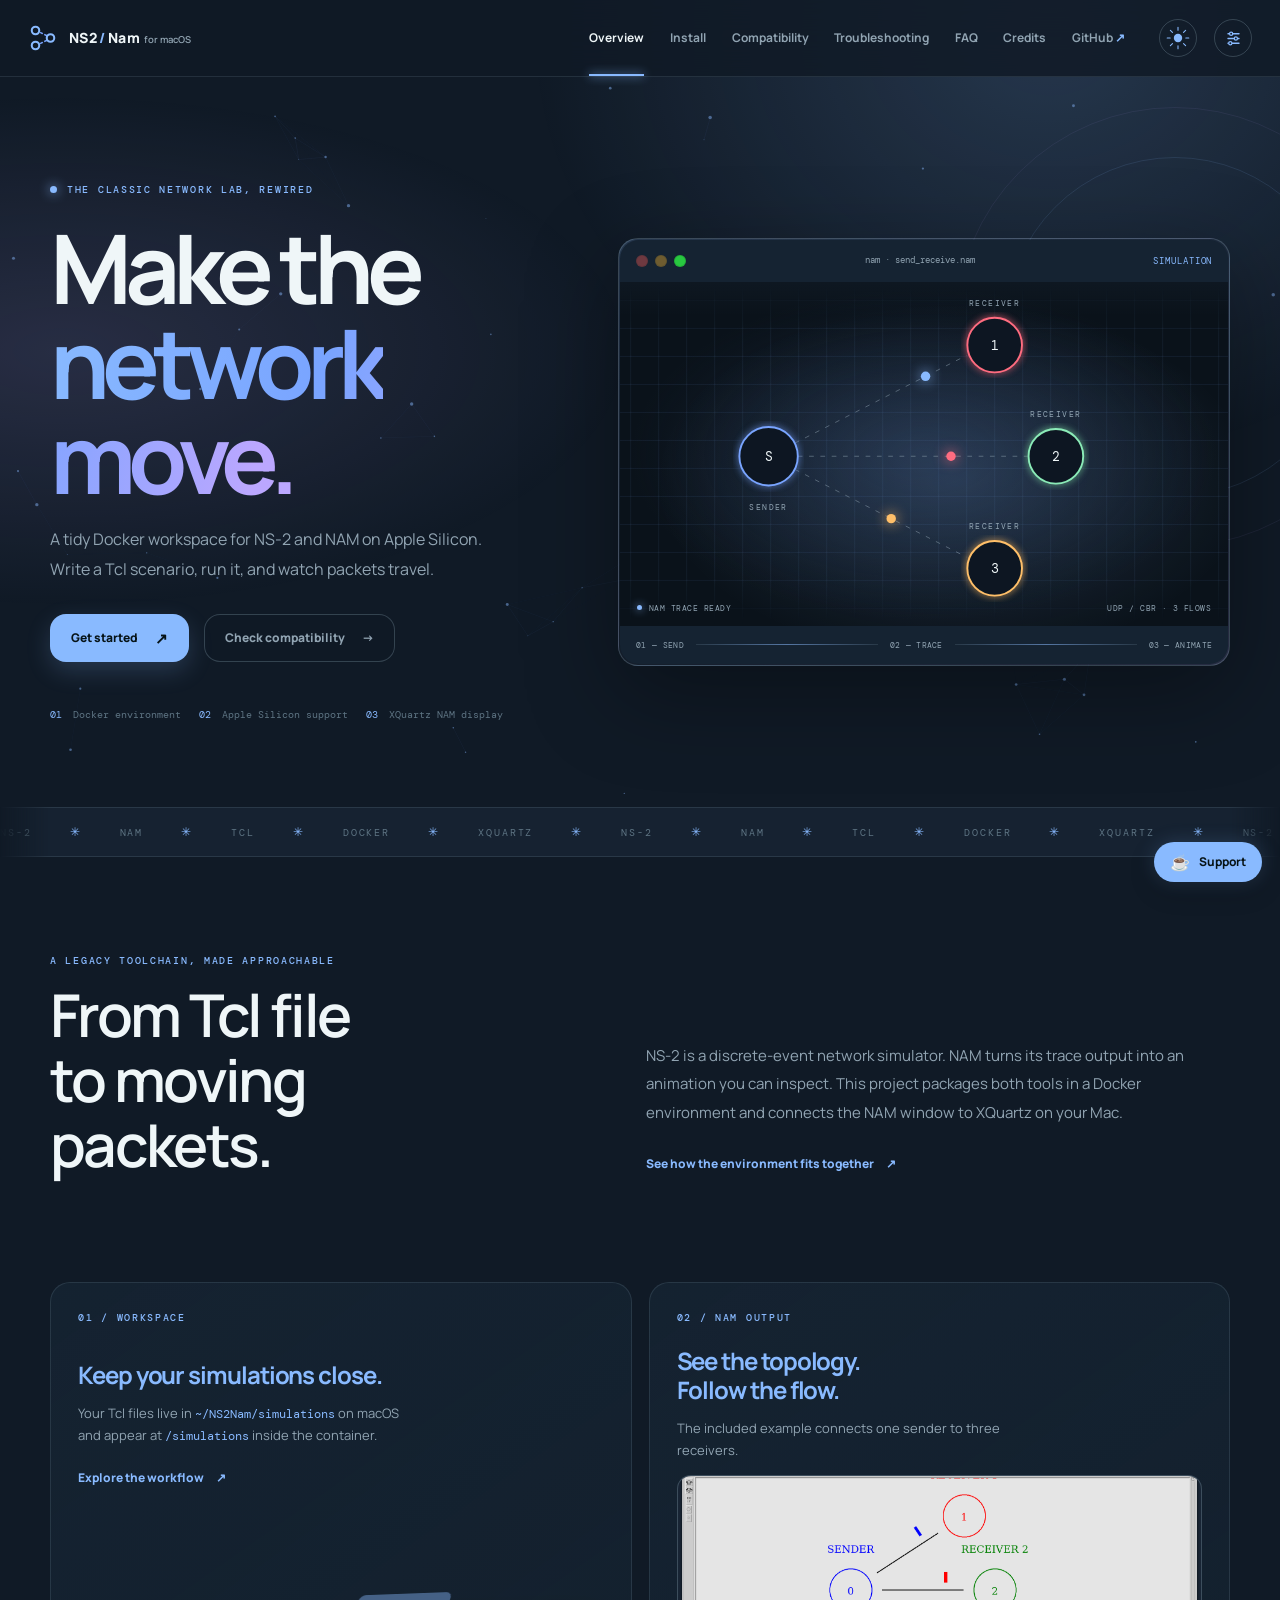
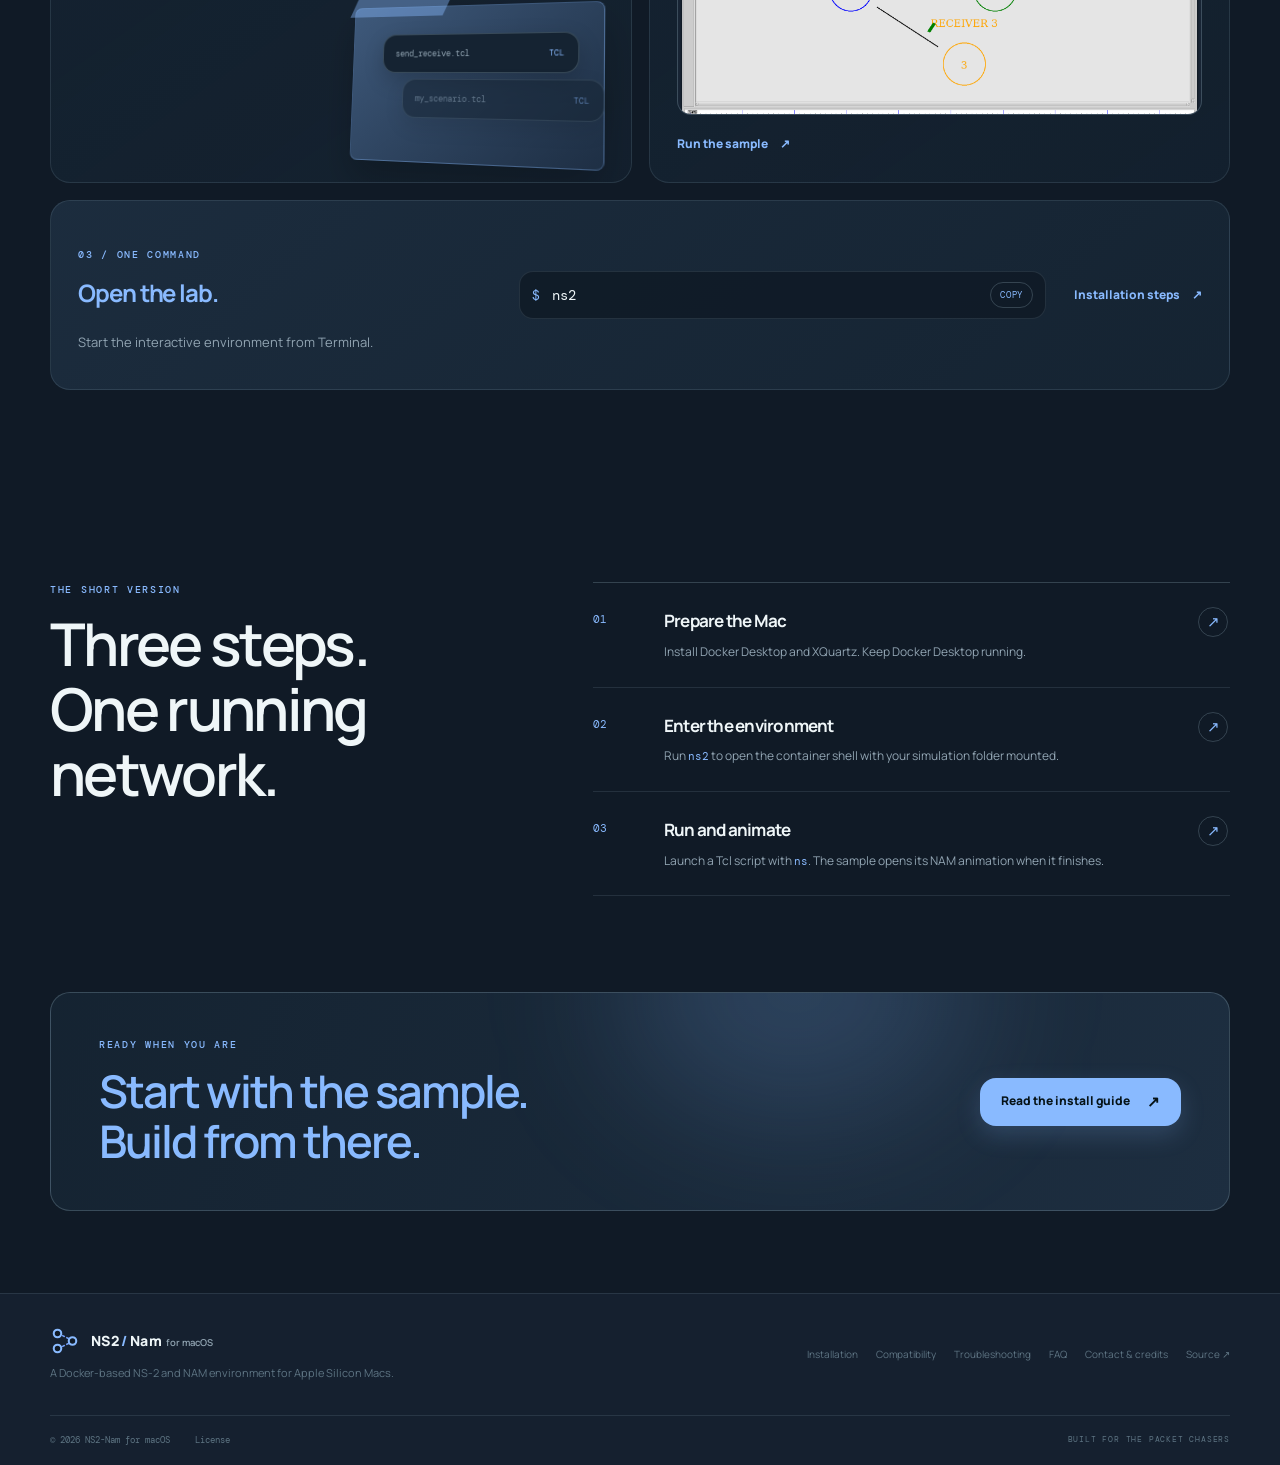
==== commit 7cb6329e: "Add Better Animation" ====
--- a/website/index.html
+++ b/website/index.html
@@ -11,7 +11,7 @@
   <link rel="preconnect" href="https://fonts.googleapis.com">
   <link rel="preconnect" href="https://fonts.gstatic.com" crossorigin>
   <link href="https://fonts.googleapis.com/css2?family=DM+Mono:wght@400;500&family=Manrope:wght@400;500;600;700;800&display=swap" rel="stylesheet">
-  <link rel="stylesheet" href="css/common.css?v=20261028-theme-pickerclose-v16">
+  <link rel="stylesheet" href="css/common.css?v=20261029-curling-candle-smoke-v31">
   <meta property="og:type" content="website">
   <meta property="og:site_name" content="NS2-Nam for macOS">
   <meta property="og:title" content="NS2-Nam for macOS — Network simulation, in motion">
@@ -92,18 +92,19 @@
         </div>
       </div>
       <div class="hero-visual reveal reveal-delay" aria-label="Sample NAM network animation preview">
-        <div class="visual-topline"><span><i></i><i></i><i></i></span><span class="mono">nam · send_receive.nam</span><span class="live-label">SIMULATION</span></div>
-        <div class="visual-stage">
+        <div class="visual-topline"><span class="window-controls" aria-label="Window controls"><button class="window-control window-close" type="button" disabled aria-label="Close unavailable" tabindex="-1"></button><button class="window-control window-minimize" type="button" disabled aria-label="Minimize unavailable" tabindex="-1"></button><button class="window-control window-zoom" type="button" data-window-action="zoom" aria-label="Zoom network preview" title="Zoom" aria-pressed="false"></button></span><span class="mono window-title">nam · send_receive.nam</span><span class="live-label">SIMULATION</span></div>
+        <div class="visual-stage" role="group" aria-label="Network preview. Drag a node to move it, drag empty space to pan, and scroll to zoom. Reload to reset.">
           <div class="scanline"></div>
           <svg class="route-overlay" viewBox="0 0 620 365" role="img" aria-label="One sender connected to three receivers">
             <defs><filter id="glow"><feGaussianBlur stdDeviation="4" result="blur"/><feMerge><feMergeNode in="blur"/><feMergeNode in="SourceGraphic"/></feMerge></filter></defs>
-            <path class="route route-a" d="M173 171 L355 78"/><path class="route route-b" d="M176 185 L420 185"/><path class="route route-c" d="M173 199 L355 292"/>
-            <circle class="node sender-node" cx="145" cy="185" r="31"/><circle class="node receiver-node red-node" cx="385" cy="67" r="29"/><circle class="node receiver-node green-node" cx="450" cy="185" r="29"/><circle class="node receiver-node amber-node" cx="385" cy="304" r="29"/>
-            <text x="145" y="190" text-anchor="middle">S</text><text x="385" y="72" text-anchor="middle">1</text><text x="450" y="190" text-anchor="middle">2</text><text x="385" y="309" text-anchor="middle">3</text>
-            <text class="node-label" x="145" y="242" text-anchor="middle">SENDER</text><text class="node-label" x="385" y="25" text-anchor="middle">RECEIVER</text><text class="node-label" x="450" y="143" text-anchor="middle">RECEIVER</text><text class="node-label" x="385" y="262" text-anchor="middle">RECEIVER</text>
-            <circle class="packet packet-blue" r="5"><animateMotion dur="2.8s" repeatCount="indefinite" path="M173 171 L355 78"/><animate attributeName="opacity" values="0;1;1;0" keyTimes="0;.12;.78;1" dur="2.8s" repeatCount="indefinite"/></circle>
-            <circle class="packet packet-red" r="5"><animateMotion dur="3.2s" repeatCount="indefinite" path="M176 185 L420 185"/><animate attributeName="opacity" values="0;1;1;0" keyTimes="0;.12;.78;1" dur="3.2s" repeatCount="indefinite"/></circle>
-            <circle class="packet packet-amber" r="5"><animateMotion dur="3.8s" repeatCount="indefinite" path="M173 199 L355 292"/><animate attributeName="opacity" values="0;1;1;0" keyTimes="0;.12;.78;1" dur="3.8s" repeatCount="indefinite"/></circle>
+            <path class="route route-a" data-route="receiver-1" d="M173 171 L355 78"/><path class="route route-b" data-route="receiver-2" d="M176 185 L420 185"/><path class="route route-c" data-route="receiver-3" d="M173 199 L355 292"/>
+            <g class="draggable-node" data-node="sender" transform="translate(145 185)" tabindex="0" role="button" aria-label="Sender node. Drag or use arrow keys to move."><circle class="node sender-node" r="31"/><text y="5" text-anchor="middle">S</text><text class="node-label" y="57" text-anchor="middle">SENDER</text></g>
+            <g class="draggable-node" data-node="receiver-1" transform="translate(385 67)" tabindex="0" role="button" aria-label="Receiver 1 node. Drag or use arrow keys to move."><circle class="node receiver-node red-node" r="29"/><text y="5" text-anchor="middle">1</text><text class="node-label" y="-42" text-anchor="middle">RECEIVER</text></g>
+            <g class="draggable-node" data-node="receiver-2" transform="translate(450 185)" tabindex="0" role="button" aria-label="Receiver 2 node. Drag or use arrow keys to move."><circle class="node receiver-node green-node" r="29"/><text y="5" text-anchor="middle">2</text><text class="node-label" y="-42" text-anchor="middle">RECEIVER</text></g>
+            <g class="draggable-node" data-node="receiver-3" transform="translate(385 304)" tabindex="0" role="button" aria-label="Receiver 3 node. Drag or use arrow keys to move."><circle class="node receiver-node amber-node" r="29"/><text y="5" text-anchor="middle">3</text><text class="node-label" y="-42" text-anchor="middle">RECEIVER</text></g>
+            <circle class="packet packet-blue" r="5"><animateMotion data-motion="receiver-1" dur="2.8s" repeatCount="indefinite" path="M173 171 L355 78"/><animate attributeName="opacity" values="0;1;1;0" keyTimes="0;.12;.78;1" dur="2.8s" repeatCount="indefinite"/></circle>
+            <circle class="packet packet-red" r="5"><animateMotion data-motion="receiver-2" dur="3.2s" repeatCount="indefinite" path="M176 185 L420 185"/><animate attributeName="opacity" values="0;1;1;0" keyTimes="0;.12;.78;1" dur="3.2s" repeatCount="indefinite"/></circle>
+            <circle class="packet packet-amber" r="5"><animateMotion data-motion="receiver-3" dur="3.8s" repeatCount="indefinite" path="M173 199 L355 292"/><animate attributeName="opacity" values="0;1;1;0" keyTimes="0;.12;.78;1" dur="3.8s" repeatCount="indefinite"/></circle>
           </svg>
           <div class="visual-caption"><span><i class="status-dot"></i> NAM TRACE READY</span><span class="mono">UDP / CBR · 3 FLOWS</span></div>
         </div>
@@ -138,7 +139,7 @@
   </main>
   <footer class="site-footer"><div class="footer-main wrap"><a class="brand" href="index.html"><svg class="brand-mark" aria-hidden="true" viewBox="0 0 32 32"><path class="brand-link" d="M9 8 23 15M9 24 23 17"/><circle class="brand-node" cx="8" cy="8" r="4"/><circle class="brand-node" cx="8" cy="24" r="4"/><circle class="brand-node" cx="24" cy="16" r="4"/></svg><span class="brand-wordmark">NS2<span class="brand-dash">/</span>Nam <span class="brand-platform">for macOS</span></span></a><p>A Docker-based NS-2 and NAM environment for Apple Silicon Macs.</p><div class="footer-links"><a href="installation.html">Installation</a><a href="compatibility.html">Compatibility</a><a href="troubleshooting.html">Troubleshooting</a><a href="faq.html">FAQ</a><a href="credits.html">Contact &amp; credits</a><a href="https://github.com/Deeptanu2005/NS2-Nam-MacOS" target="_blank" rel="noopener noreferrer">Source ↗</a></div></div><div class="footer-bottom wrap"><span>© <span data-year></span> NS2-Nam for macOS</span><a href="https://github.com/Deeptanu2005/NS2-Nam-MacOS/blob/main/LICENSE" target="_blank" rel="noopener noreferrer">License</a><span class="mono">BUILT FOR THE PACKET CHASERS</span></div></footer>
   <div class="toast" role="status" aria-live="polite"></div>
-  <script src="js/script.js?v=20261028-theme-pickerclose-v16" defer></script>
-  <script src="js/home.js?v=20261028-theme-pickerclose-v16" defer></script>
+  <script src="js/script.js?v=20261029-window-motion-toggle-v30" defer></script>
+  <script src="js/home.js?v=20261029-window-motion-toggle-v30" defer></script>
 </body>
 </html>
--- a/website/css/common.css
+++ b/website/css/common.css
@@ -136,6 +136,7 @@
 .scroll-meter { position: fixed; inset: 0 0 auto; z-index: 100; height: 2px; pointer-events: none; }
 .scroll-meter span { display: block; width: 0; height: 100%; background: linear-gradient(90deg, var(--cyan), var(--blue), var(--violet)); box-shadow: 0 0 12px var(--cyan); }
 .site-header { --nav-edge-height: 76px; position: sticky; top: 0; z-index: 50; margin-top: 0; border-bottom: 1px solid var(--line); background: color-mix(in srgb, var(--bg) 83%, transparent); -webkit-backdrop-filter: blur(20px); backdrop-filter: blur(20px); transition: top .7s cubic-bezier(.2,.8,.2,1), border-color .5s ease, background .5s ease, backdrop-filter .5s ease; }
+html.options-overlay-open .site-header:not(.is-floating) { background: color-mix(in srgb, var(--bg) 96%, transparent); -webkit-backdrop-filter: none; backdrop-filter: none; }
 .nav-shell { width: min(1320px, calc(100% - 56px)); height: 76px; margin: auto; display: flex; align-items: center; gap: 34px; transition: width .65s cubic-bezier(.2,.8,.2,1), height .55s cubic-bezier(.2,.8,.2,1), margin .55s cubic-bezier(.2,.8,.2,1), padding .55s cubic-bezier(.2,.8,.2,1), border-radius .65s cubic-bezier(.2,.8,.2,1), border-color .45s, background .45s, box-shadow .55s; }
 .site-header.is-floating { --nav-edge-height: 58px; --nav-glass-fill: color-mix(in srgb, var(--bg) 83%, transparent); --nav-glass-blur: blur(20px); --nav-glass-depth: 0 14px 38px rgba(0, 0, 0, .24), 0 3px 10px rgba(0, 0, 0, .12), inset 0 1px 0 color-mix(in srgb, white 8%, transparent); height: 76px; top: 16px; margin-top: 0; border-color: transparent; background: transparent; -webkit-backdrop-filter: none; backdrop-filter: none; }
 .site-header.is-floating .nav-shell { position: relative; width: min(1140px, calc(100% - 184px)); height: 58px; margin: 0 0 0 max(24px, calc((100% - 1276px) / 2)); padding-inline: 20px; border: 0; border-radius: 999px; background: transparent; box-shadow: none; transition: width .65s cubic-bezier(.2,.8,.2,1), height .55s cubic-bezier(.2,.8,.2,1), margin .55s cubic-bezier(.2,.8,.2,1), padding .55s cubic-bezier(.2,.8,.2,1), border-radius .65s cubic-bezier(.2,.8,.2,1); animation: navbarPillDock .86s cubic-bezier(.16,1.35,.3,1) both; }
@@ -153,6 +154,12 @@
 .site-header.is-floating .display-options-toggle:hover,
 .site-header.is-floating .display-options-toggle[aria-expanded="true"] { background: var(--nav-glass-fill); -webkit-backdrop-filter: blur(20px) !important; backdrop-filter: blur(20px) !important; box-shadow: var(--nav-glass-depth); transform: none; }
 html.theme-torching .site-header.is-floating .theme-toggle { border-color: var(--line-strong); background: var(--nav-glass-fill); box-shadow: var(--nav-glass-depth); }
+.theme-toggle:hover:not(:disabled),
+.theme-toggle:focus-visible:not(:disabled) { border-color: var(--cyan); box-shadow: 0 0 0 3px color-mix(in srgb, var(--cyan) 12%, transparent), 0 0 18px color-mix(in srgb, var(--cyan) 48%, transparent), 0 0 34px color-mix(in srgb, var(--cyan) 24%, transparent), inset 0 0 12px color-mix(in srgb, var(--cyan) 16%, transparent); }
+.theme-toggle:hover:not(:disabled) .theme-glyph,
+.theme-toggle:focus-visible:not(:disabled) .theme-glyph { filter: drop-shadow(0 0 5px color-mix(in srgb, var(--cyan) 58%, transparent)); }
+.site-header.is-floating .theme-toggle:hover:not(:disabled),
+.site-header.is-floating .theme-toggle:focus-visible:not(:disabled) { border-color: var(--cyan); box-shadow: 0 0 0 3px color-mix(in srgb, var(--cyan) 12%, transparent), 0 0 22px color-mix(in srgb, var(--cyan) 38%, transparent), var(--nav-glass-depth); }
 .brand { display: inline-flex; align-items: center; gap: 11px; flex: 0 0 auto; color: var(--ink); font-size: 14px; font-weight: 800; letter-spacing: 0; }
 .brand-wordmark { white-space: nowrap; letter-spacing: .035em; }
 .brand-dash { color: var(--cyan); padding-inline: 2px; }
@@ -192,7 +199,7 @@
 .display-options-toggle[aria-expanded="true"] svg circle:nth-of-type(1) { transform: translateX(2px); }
 .display-options-toggle[aria-expanded="true"] svg circle:nth-of-type(2) { transform: translateX(-2px); }
 .display-options-toggle[aria-expanded="true"] svg circle:nth-of-type(3) { transform: translateX(2px); }
-.display-options-panel { position: absolute; z-index: 100; top: calc(100% + 14px); right: 0; isolation: isolate; overflow-x: hidden; overflow-y: auto; max-height: min(75vh, 430px); scrollbar-width: thin; width: min(340px, calc(100vw - 28px)); padding: 14px; border: 1px solid color-mix(in srgb, var(--cyan) 28%, var(--line-strong)); border-radius: 20px; background: color-mix(in srgb, var(--panel-solid) 93%, var(--cyan)); box-shadow: 0 22px 65px rgba(0,0,0,.28), 0 0 34px color-mix(in srgb, var(--cyan) 12%, transparent), inset 0 1px 0 color-mix(in srgb, white 10%, transparent); opacity: 0; transform: translate3d(0,-10px,0) scale(.91,.86); transform-origin: top right; transition: opacity .24s ease, transform .46s cubic-bezier(.16,1.35,.3,1); }
+.display-options-panel { position: absolute; z-index: 100; top: calc(100% + 14px); right: 0; isolation: isolate; overflow-x: hidden; overflow-y: auto; max-height: min(75vh, 430px); scrollbar-width: thin; width: min(340px, calc(100vw - 28px)); padding: 14px; border: 1px solid color-mix(in srgb, var(--cyan) 34%, var(--line-strong)); border-radius: 20px; background: color-mix(in srgb, var(--bg) 83%, transparent); -webkit-backdrop-filter: blur(20px) saturate(1.25); backdrop-filter: blur(20px) saturate(1.25); box-shadow: 0 30px 78px rgba(0,0,0,.34), 0 8px 28px color-mix(in srgb, var(--cyan) 14%, transparent), inset 0 1px 0 color-mix(in srgb, white 18%, transparent), inset 0 -1px 0 color-mix(in srgb, var(--cyan) 10%, transparent); opacity: 0; transform: translate3d(0,-10px,0) scale(.91,.86); transform-origin: top right; transition: opacity .24s ease, transform .46s cubic-bezier(.16,1.35,.3,1), box-shadow .35s ease; }
 .display-options-panel::before { position: absolute; z-index: -1; top: -90px; right: -58px; width: 210px; height: 170px; border-radius: 50%; background: radial-gradient(ellipse, color-mix(in srgb, var(--cyan) 22%, transparent), transparent 68%); filter: blur(12px); opacity: .55; pointer-events: none; }
 .display-options-panel::after { position: absolute; top: 0; right: 18px; left: 18px; height: 1px; background: linear-gradient(90deg, transparent, color-mix(in srgb, var(--cyan) 78%, transparent), transparent); opacity: .7; content: ''; pointer-events: none; }
 .display-options-panel.is-open { opacity: 1; transform: translate3d(0,0,0) scale(1); filter: url(#display-liquid-warp); animation: displayMenuLiquidIn .72s cubic-bezier(.2,.8,.2,1) both; }
@@ -221,7 +228,7 @@
 .custom-picker-chevron { display: grid; width: 18px; height: 18px; flex: 0 0 18px; place-items: center; color: var(--faint); transition: color .2s, transform .32s cubic-bezier(.2,1.35,.3,1); }
 .custom-picker-chevron svg { display: block; width: 13px; height: 13px; overflow: visible; fill: none; stroke: currentColor; stroke-width: 1.8; stroke-linecap: round; stroke-linejoin: round; }
 .custom-picker-trigger[aria-expanded="true"] .custom-picker-chevron { transform: rotate(180deg); }
-.custom-picker-popover { position: fixed; z-index: 160; display: grid; gap: 12px; max-height: min(310px, calc(100dvh - 24px)); overflow-y: auto; padding: 13px; border: 1px solid color-mix(in srgb, var(--cyan) 32%, var(--line-strong)); border-radius: 17px; background: linear-gradient(155deg, color-mix(in srgb, var(--panel-solid) 90%, var(--cyan)), color-mix(in srgb, var(--panel-solid) 94%, var(--blue))); box-shadow: 0 26px 70px rgba(0,0,0,.42), 0 0 34px color-mix(in srgb, var(--cyan) 16%, transparent), inset 0 1px 0 color-mix(in srgb, white 8%, transparent); transform: translateY(-16px) scale(.84,.76) rotate(-1deg); transform-origin: var(--picker-origin-x, 80%) var(--picker-origin-y, 0%); opacity: 0; }
+.custom-picker-popover { position: fixed; z-index: 160; display: grid; gap: 12px; max-height: min(310px, calc(100dvh - 24px)); overflow-y: auto; padding: 13px; border: 1px solid color-mix(in srgb, var(--cyan) 34%, var(--line-strong)); border-radius: 17px; background: color-mix(in srgb, var(--bg) 83%, transparent); -webkit-backdrop-filter: blur(20px) saturate(1.25); backdrop-filter: blur(20px) saturate(1.25); box-shadow: 0 32px 82px rgba(0,0,0,.38), 0 8px 28px color-mix(in srgb, var(--cyan) 15%, transparent), inset 0 1px 0 color-mix(in srgb, white 18%, transparent), inset 0 -1px 0 color-mix(in srgb, var(--cyan) 10%, transparent); transform: translateY(-16px) scale(.84,.76) rotate(-1deg); transform-origin: var(--picker-origin-x, 80%) var(--picker-origin-y, 0%); opacity: 0; }
 .custom-picker-popover.is-open { animation: customPickerBounce .76s cubic-bezier(.16,1.1,.3,1) both; }
 .custom-picker-popover.is-closing { animation: customPickerBounceOut .42s cubic-bezier(.2,.8,.35,1) both; }
 .custom-picker-popover[hidden] { display: none; }
@@ -281,18 +288,31 @@
 .display-option::before { position: absolute; z-index: -1; inset: 0; border-radius: inherit; background: radial-gradient(ellipse at 0 50%, color-mix(in srgb, var(--cyan) 15%, transparent), transparent 72%); opacity: 0; transform: scaleX(.72); transform-origin: left; content: ''; transition: opacity .25s, transform .4s cubic-bezier(.16,1,.3,1); }
 .display-option:hover { transform: translateX(3px) scale(1.012); border-color: color-mix(in srgb, var(--cyan) 20%, transparent); background: color-mix(in srgb, var(--panel-light) 65%, transparent); box-shadow: 0 5px 18px color-mix(in srgb, var(--cyan) 8%, transparent); }
 .display-option:hover::before { opacity: 1; transform: scaleX(1); }
-.display-option-copy { display: grid; gap: 4px; }
+.display-option-copy { display: grid; flex: 1 1 auto; min-width: 0; gap: 4px; }
 .display-option-copy b { font-size: 12px; transition: color .2s; }
 .display-option:hover .display-option-copy b { color: var(--cyan); }
 .display-option-copy small { max-width: 230px; color: var(--muted); font-size: 10px; line-height: 1.5; }
-.display-switch { position: relative; flex: 0 0 36px; width: 36px; height: 21px; border: 1px solid var(--line-strong); border-radius: 20px; background: var(--bg-soft); transition: background .35s, border-color .35s, box-shadow .35s, transform .3s cubic-bezier(.16,1.2,.3,1); }
+.display-switch { position: relative; isolation: isolate; display: block; flex: 0 0 40px; width: 40px; min-width: 40px; height: 22px; margin-left: auto; box-sizing: border-box; border: 1px solid var(--line-strong); border-radius: 20px; background: var(--bg-soft); transition: background .35s, border-color .35s, box-shadow .35s, transform .3s cubic-bezier(.16,1.2,.3,1); }
 .display-switch::before { position: absolute; inset: -5px; border-radius: inherit; background: color-mix(in srgb, var(--cyan) 24%, transparent); opacity: 0; filter: blur(7px); content: ''; transition: opacity .3s; }
-.display-switch::after { position: absolute; z-index: 1; top: 3px; left: 3px; width: 13px; height: 13px; border: 1px solid color-mix(in srgb, var(--muted) 18%, transparent); border-radius: 50%; background: var(--muted); content: ''; transition: transform .48s cubic-bezier(.2,1.65,.4,1), background .25s, box-shadow .3s; }
+.display-switch-sheen { position: absolute; z-index: 1; inset: 1px; border-radius: inherit; background: linear-gradient(105deg, transparent 8%, color-mix(in srgb, var(--cyan) 78%, white) 48%, transparent 88%); opacity: 0; transform: translateX(-125%) skewX(-12deg); pointer-events: none; }
+.display-switch::after { position: absolute; z-index: 2; top: 1px; left: 2px; width: 18px; height: 18px; box-sizing: border-box; border: 1px solid color-mix(in srgb, var(--muted) 18%, transparent); border-radius: 50%; background: var(--muted); content: ''; transition: left .42s cubic-bezier(.2,1.65,.4,1), transform .42s cubic-bezier(.2,1.65,.4,1), background .25s, box-shadow .3s; }
 .display-option:hover .display-switch { transform: scale(1.05); }
 .display-option:hover .display-switch::before { opacity: .6; }
 .display-option[aria-checked="true"] .display-switch { border-color: var(--cyan); background: color-mix(in srgb, var(--cyan) 26%, var(--bg)); box-shadow: 0 0 13px color-mix(in srgb, var(--cyan) 24%, transparent), inset 0 0 7px color-mix(in srgb, var(--cyan) 18%, transparent); }
 .display-option[aria-checked="true"] .display-switch::before { opacity: .8; }
-.display-option[aria-checked="true"] .display-switch::after { transform: translateX(15px) scale(1.08); background: var(--cyan); box-shadow: 0 0 9px color-mix(in srgb, var(--cyan) 85%, transparent); }
+.display-option[aria-checked="true"] .display-switch::after { left: calc(100% - 20px); transform: scale(1.02); background: var(--cyan); box-shadow: 0 0 9px color-mix(in srgb, var(--cyan) 85%, transparent); }
+.display-option.swipe-on .display-switch-sheen { animation: switchSwipeOn .56s cubic-bezier(.2,.8,.2,1) both; }
+.display-option.swipe-off .display-switch-sheen { animation: switchSwipeOff .56s cubic-bezier(.2,.8,.2,1) both; }
+@keyframes switchSwipeOn {
+  0% { opacity: 0; transform: translateX(-125%) skewX(-12deg); }
+  22% { opacity: .9; }
+  100% { opacity: 0; transform: translateX(125%) skewX(-12deg); }
+}
+@keyframes switchSwipeOff {
+  0% { opacity: 0; transform: translateX(125%) skewX(-12deg); }
+  22% { opacity: .9; }
+  100% { opacity: 0; transform: translateX(-125%) skewX(-12deg); }
+}
 @keyframes displayMenuLiquidIn {
   0% { opacity: 0; transform: translate3d(5px,-12px,0) scale(.5,.12); border-radius: 28px 8px 24px 22px; }
   34% { opacity: 1; transform: translate3d(-2px,3px,0) scale(1.08,1.16); border-radius: 24px 25px 12px 27px; }
@@ -326,14 +346,14 @@
 .torch-flame, .torch-handle { opacity: 0; transform-box: fill-box; transform-origin: center bottom; }
 .torch-flame { fill: #ffd66f; filter: drop-shadow(0 0 5px rgba(255, 174, 67, .9)); }
 .torch-handle { fill: none; stroke: var(--cyan); stroke-width: 2.2; stroke-linecap: round; }
-.theme-smoke { position: absolute; z-index: 1; top: -13px; left: 50%; width: 28px; height: 20px; opacity: 0; pointer-events: none; transform: translateX(-50%); }
-.theme-smoke.is-rising { view-transition-name: torch-smoke; animation: smokeRise 1s ease-out both; }
-.theme-smoke i { position: absolute; bottom: 0; width: 8px; height: 13px; border-radius: 50%; background: radial-gradient(ellipse, color-mix(in srgb, var(--muted) 65%, transparent), transparent 72%); filter: blur(2px); }
-.theme-smoke i:nth-child(1) { left: 3px; height: 10px; }
-.theme-smoke i:nth-child(2) { left: 10px; bottom: 3px; width: 9px; height: 15px; }
-.theme-smoke i:nth-child(3) { right: 1px; height: 11px; }
+.theme-smoke { position: absolute; z-index: 1; top: -15px; left: 50%; width: 34px; height: 24px; opacity: 0; pointer-events: none; transform: translateX(-50%); }
+.theme-smoke.is-rising { view-transition-name: torch-smoke; animation: smokeRise 1.25s ease-out both; }
+.theme-smoke i { position: absolute; bottom: 0; width: 10px; height: 16px; border-radius: 50%; background: radial-gradient(ellipse, rgba(245,249,250,.96) 0%, rgba(207,220,225,.62) 34%, transparent 76%); filter: blur(1.2px); }
+.theme-smoke i:nth-child(1) { left: 2px; height: 12px; }
+.theme-smoke i:nth-child(2) { left: 12px; bottom: 3px; width: 11px; height: 18px; }
+.theme-smoke i:nth-child(3) { right: 1px; height: 13px; }
 ::view-transition-group(torch-smoke) { z-index: 5; }
-::view-transition-new(torch-smoke) { animation: smokeRise 1s ease-out both; }
+::view-transition-new(torch-smoke) { animation: smokeRise 1.25s ease-out both; }
 .theme-torching .theme-toggle { border-color: #ffd66f; box-shadow: 0 0 12px rgba(255, 196, 87, .52), 0 0 32px rgba(255, 162, 66, .28); }
 .theme-torching .theme-toggle .theme-sun,
 .theme-torching .theme-toggle .theme-moon,
@@ -368,9 +388,10 @@
   55%, 100% { opacity: 1; }
 }
 @keyframes smokeRise {
-  0% { opacity: 0; transform: translateY(10px) scale(.7); filter: blur(2px); }
-  16% { opacity: .82; }
-  100% { opacity: 0; transform: translateY(-37px) scale(1.45); filter: blur(8px); }
+  0% { opacity: 0; transform: translateY(9px) scale(.68); filter: blur(1px); }
+  14% { opacity: 1; }
+  43% { opacity: .88; }
+  100% { opacity: 0; transform: translateY(-43px) scale(1.65); filter: blur(6px); }
 }
 @keyframes torchPop {
   0% { transform: translateY(5px) scale(.55); }
@@ -399,8 +420,8 @@
 .hero-copy { position: relative; z-index: 2; }
 .eyebrow, .section-kicker, .feature-index { font: 500 10px/1.5 var(--mono); letter-spacing: .17em; color: var(--cyan); }
 .eyebrow { display: flex; align-items: center; gap: 10px; }
-.status-dot { display: inline-block; width: 7px; height: 7px; border-radius: 50%; background: var(--green); box-shadow: 0 0 12px var(--green); animation: blink 2s ease-in-out infinite; }
-.status-amber { background: var(--amber); box-shadow: 0 0 12px var(--amber); }
+.status-dot { display: inline-block; width: 7px; height: 7px; border-radius: 50%; background: var(--cyan); box-shadow: 0 0 12px var(--cyan); animation: blink 2s ease-in-out infinite; }
+.status-amber { background: var(--cyan); box-shadow: 0 0 12px var(--cyan); }
 h1, h2, h3, p { margin-top: 0; }
 h1, h2, h3 { letter-spacing: -.045em; }
 .hero h1 { max-width: 660px; margin: 23px 0 20px; font-size: clamp(54px, 7.6vw, 96px); font-weight: 700; line-height: .99; letter-spacing: -.075em; }
@@ -420,14 +441,25 @@
 .hero-visual { position: relative; z-index: 1; overflow: hidden; padding: 1px; border: 1px solid var(--line-strong); border-radius: 14px; background: linear-gradient(145deg, color-mix(in srgb, var(--cyan) 18%, transparent), transparent 38%, color-mix(in srgb, var(--violet) 13%, transparent)); box-shadow: var(--shadow); transform: perspective(1200px) rotateY(-4deg) rotateX(1deg); transition: transform .5s cubic-bezier(.2,.7,.2,1); }
 .hero-visual:hover { transform: perspective(1200px) rotateY(0) rotateX(0) translateY(-4px); }
 .visual-topline, .visual-foot { display: flex; align-items: center; justify-content: space-between; gap: 12px; min-height: 42px; padding: 0 16px; background: var(--panel-solid); border-radius: 19px 19px 0 0; color: var(--muted); font-size: 9px; }
-.visual-topline > span:first-child { display: flex; gap: 5px; }
-.visual-topline > span:first-child i { width: 7px; height: 7px; border-radius: 50%; background: var(--red); opacity: .8; }.visual-topline > span:first-child i:nth-child(2) { background: var(--amber); }.visual-topline > span:first-child i:nth-child(3) { background: var(--green); }
+.window-controls { display: flex; flex: 0 0 auto; align-items: center; gap: 7px; }
+.window-control { display: grid; width: 12px; height: 12px; padding: 0; place-items: center; border: 0; border-radius: 50%; cursor: pointer; box-shadow: inset 0 0 0 1px rgba(0,0,0,.12); transition: filter .16s, transform .16s; }
+.window-control::before { color: rgba(0,0,0,.66); font: 800 9px/1 Arial, sans-serif; opacity: 0; }
+.window-control:not(:disabled):hover::before, .window-control:not(:disabled):focus-visible::before { opacity: 1; }
+.window-control:not(:disabled):hover { filter: brightness(1.12); transform: scale(1.12); }
+.window-control:disabled { opacity: .38; cursor: default; filter: none; transform: none; }
+.window-control:focus-visible { outline: 2px solid white; outline-offset: 2px; }
+.window-close { background: #ff5f57; }.window-close::before { content: '×'; }.window-minimize { background: #febc2e; }.window-minimize::before { content: '−'; }.window-zoom { background: #28c840; }.window-zoom::before { content: '+'; }
+.visual-topline .window-title { text-align: center; }
 .live-label { color: var(--cyan); font: 9px var(--mono); letter-spacing: .1em; }
-.visual-stage { position: relative; overflow: hidden; display: grid; place-items: center; min-height: 330px; background: radial-gradient(ellipse at 55% 58%, color-mix(in srgb, var(--cyan) 18%, transparent), transparent 63%), radial-gradient(ellipse at center, color-mix(in srgb, var(--blue) 12%, #0a121a), transparent 68%), #0a121a; }
+.visual-stage { position: relative; overflow: hidden; display: grid; place-items: center; min-height: 330px; cursor: grab; touch-action: none; user-select: none; background: radial-gradient(ellipse at 55% 58%, color-mix(in srgb, var(--cyan) 18%, transparent), transparent 63%), radial-gradient(ellipse at center, color-mix(in srgb, var(--blue) 12%, #0a121a), transparent 68%), #0a121a; }
+.visual-stage.is-panning { cursor: grabbing; }
 [data-theme="light"] .visual-stage { background: radial-gradient(ellipse at 55% 58%, color-mix(in srgb, var(--cyan) 15%, transparent), transparent 63%), radial-gradient(ellipse at center, color-mix(in srgb, var(--blue) 10%, #d5e7e9), transparent 70%), #f5fafa; }
-.visual-stage::before { content: ''; position: absolute; inset: 0; background-image: linear-gradient(color-mix(in srgb, var(--blue) 8%, transparent) 1px, transparent 1px), linear-gradient(90deg, color-mix(in srgb, var(--cyan) 7%, transparent) 1px, transparent 1px); background-size: 28px 28px; mask-image: linear-gradient(transparent, #000 15%, #000 85%, transparent); }
+.visual-stage::before { content: ''; position: absolute; inset: 0; background-image: linear-gradient(color-mix(in srgb, var(--blue) 8%, transparent) 1px, transparent 1px), linear-gradient(90deg, color-mix(in srgb, var(--cyan) 7%, transparent) 1px, transparent 1px); background-size: var(--grid-size, 28px) var(--grid-size, 28px); background-position: calc(50% + var(--pan-x, 0px)) calc(50% + var(--pan-y, 0px)); mask-image: linear-gradient(transparent, #000 15%, #000 85%, transparent); }
 .scanline { position: absolute; z-index: 1; inset: -20% 0 auto; height: 30%; background: linear-gradient(transparent, color-mix(in srgb, color-mix(in srgb, var(--cyan) 80%, var(--blue)) 5%, transparent), transparent); animation: scan 6s linear infinite; pointer-events: none; }
-.route-overlay { position: relative; z-index: 2; width: min(96%, 620px); height: auto; overflow: visible; }
+.route-overlay { position: relative; z-index: 2; width: min(96%, 620px); height: auto; overflow: visible; transform: translate(var(--pan-x, 0px), var(--pan-y, 0px)) scale(var(--zoom, 1)); transform-origin: center; will-change: transform; }
+.draggable-node { cursor: grab; outline: none; }
+.visual-stage.is-node-dragging .draggable-node { cursor: grabbing; }
+.draggable-node:focus-visible circle { stroke-width: 3; }
 .route { fill: none; stroke: color-mix(in srgb, var(--muted) 52%, transparent); stroke-width: 1; stroke-dasharray: 5 7; }
 .node { fill: #0d1922; stroke: var(--blue); stroke-width: 2; filter: url(#glow); }
 .receiver-node { fill: #0d1922; }.red-node { stroke: var(--red); }.green-node { stroke: var(--green); }.amber-node { stroke: var(--amber); }
@@ -437,6 +469,16 @@
 .visual-caption { position: absolute; z-index: 3; left: 17px; right: 17px; bottom: 13px; display: flex; justify-content: space-between; color: var(--muted); font: 8px var(--mono); letter-spacing: .06em; }
 .visual-caption > span:first-child { display: flex; align-items: center; gap: 7px; }.visual-caption .status-dot { width: 5px; height: 5px; background: var(--cyan); box-shadow: 0 0 9px var(--cyan); }
 .visual-foot { min-height: 38px; border-radius: 0 0 19px 19px; font: 8px var(--mono); letter-spacing: .04em; }.visual-line { flex: 1; height: 1px; background: linear-gradient(90deg, var(--line-strong), var(--cyan), var(--line-strong)); opacity: .55; }
+.hero-visual.is-maximized { position: fixed; z-index: 1202; inset: 4vh 3vw; display: flex; flex-direction: column; width: auto; height: auto; opacity: 1; filter: none; border-radius: 18px; background: var(--panel-solid); box-shadow: 0 24px 64px rgba(0,0,0,.36); will-change: transform, opacity; }
+.hero-visual.is-maximized .visual-topline { flex: 0 0 54px; min-height: 54px; }
+.hero-visual.is-maximized .visual-stage { flex: 1 1 auto; min-height: 0; }
+.hero-visual.is-maximized .visual-foot { flex: 0 0 42px; }
+.hero-visual.is-maximized .node { filter: none; }
+html.has-maximized-preview { overflow: hidden; }
+html.has-maximized-preview::after { position: fixed; z-index: 1200; inset: 0; background: rgba(3,7,13,.76); content: ''; pointer-events: none; animation: macBackdropIn .16s ease both; }
+html.has-maximized-preview.is-restoring-preview::after { opacity: 0; animation: none; transition: opacity .21s ease; }
+html.has-maximized-preview .hero { position: relative; z-index: 1201; }
+@keyframes macBackdropIn { from { opacity: 0; } to { opacity: 1; } }
 .hero-orbit { position: absolute; z-index: -1; width: 340px; height: 340px; border: 1px solid color-mix(in srgb, var(--cyan) 12%, transparent); border-radius: 50%; pointer-events: none; }.orbit-one { right: -115px; top: 80px; animation: orbit 42s linear infinite; }.orbit-two { width: 440px; height: 440px; right: -165px; top: 30px; border-color: color-mix(in srgb, var(--violet) 8%, transparent); animation: orbit 55s linear infinite reverse; }
 .ticker { overflow: hidden; border-block: 1px solid var(--line); background: color-mix(in srgb, var(--bg-soft) 75%, transparent); mask-image: linear-gradient(90deg, transparent, #000 4%, #000 96%, transparent); }
 .ticker-track { display: flex; align-items: center; width: max-content; padding: 16px 0; color: var(--faint); font: 10px var(--mono); letter-spacing: .19em; animation: ticker 32s linear infinite; will-change: transform; }
@@ -457,7 +499,7 @@
 .folder-tab { position: absolute; z-index: 1; top: 16px; left: 0; width: 40%; height: 24px; border-radius: 6px 8px 0 0; background: color-mix(in srgb, var(--cyan) 42%, transparent); transform: skewX(-25deg); }
 .folder-file { position: absolute; z-index: 2; left: 13%; right: 9%; top: 59px; display: flex; align-items: center; justify-content: space-between; padding: 13px; border: 1px solid var(--line-strong); border-radius: 5px; background: var(--panel-solid); box-shadow: 0 8px 22px rgba(0,0,0,.18); font: 9px var(--mono); color: var(--muted); transform: translateX(0); animation: filefloat 4s ease-in-out infinite; }.folder-file b { color: var(--cyan); font-size: 8px; font-weight: 400; }.folder-file.file-faint { top: 105px; left: 22%; right: 0; opacity: .54; animation-delay: -2s; }
 .feature-card-image { min-height: 390px; }.feature-card-image h3 { margin-top: 22px; }.feature-card-image p { margin-bottom: 12px; }.feature-card-image img { display: block; width: 100%; height: 240px; max-height: none; margin: 14px 0 10px; border: 1px solid var(--line-strong); border-radius: 6px; background: var(--bg-soft); object-fit: cover; object-position: center 48%; }
-.feature-card-terminal { grid-column: 1 / -1; display: grid; grid-template-columns: minmax(0, .9fr) minmax(280px, 1.15fr) auto; align-items: center; column-gap: 28px; min-height: 190px; background: linear-gradient(140deg, color-mix(in srgb, var(--cyan) 6%, var(--panel-solid)), var(--panel-solid)); }.feature-card-terminal > .feature-index { grid-column: 1; grid-row: 1; align-self: end; }.feature-card-terminal h3 { grid-column: 1; grid-row: 2; margin: 8px 0 5px; }.feature-card-terminal > p { grid-column: 1; grid-row: 3; margin: 0; }.feature-card-terminal .terminal-line { grid-column: 2; grid-row: 1 / 4; width: 100%; margin: 0; }.feature-card-terminal > .text-link { grid-column: 3; grid-row: 1 / 4; margin: 0; white-space: nowrap; }.terminal-line { display: flex; align-items: center; gap: 12px; margin: 20px 0 9px; padding: 10px 12px; border: 1px solid var(--line); border-radius: 5px; background: color-mix(in srgb, var(--bg) 85%, transparent); }.terminal-prompt { color: var(--green); font: 13px var(--mono); }.terminal-line code { flex: 1; color: var(--ink); }.copy-button { flex: 0 0 auto; padding: 6px 9px; border: 1px solid var(--line-strong); border-radius: 4px; background: transparent; color: var(--cyan); cursor: pointer; font: 9px var(--mono); letter-spacing: .08em; transition: background .2s, color .2s; }.copy-button:hover, .copy-button.is-copied { background: var(--cyan); color: var(--bg); }
+.feature-card-terminal { grid-column: 1 / -1; display: grid; grid-template-columns: minmax(0, .9fr) minmax(280px, 1.15fr) auto; align-items: center; column-gap: 28px; min-height: 190px; background: linear-gradient(140deg, color-mix(in srgb, var(--cyan) 6%, var(--panel-solid)), var(--panel-solid)); }.feature-card-terminal > .feature-index { grid-column: 1; grid-row: 1; align-self: end; }.feature-card-terminal h3 { grid-column: 1; grid-row: 2; margin: 8px 0 5px; }.feature-card-terminal > p { grid-column: 1; grid-row: 3; margin: 0; }.feature-card-terminal .terminal-line { grid-column: 2; grid-row: 1 / 4; width: 100%; margin: 0; }.feature-card-terminal > .text-link { grid-column: 3; grid-row: 1 / 4; margin: 0; white-space: nowrap; }.terminal-line { display: flex; align-items: center; gap: 12px; margin: 20px 0 9px; padding: 10px 12px; border: 1px solid var(--line); border-radius: 5px; background: color-mix(in srgb, var(--bg) 85%, transparent); }.terminal-prompt { color: var(--cyan); font: 13px var(--mono); }.terminal-line code { flex: 1; color: var(--ink); }.copy-button { flex: 0 0 auto; padding: 6px 9px; border: 1px solid var(--line-strong); border-radius: 4px; background: transparent; color: var(--cyan); cursor: pointer; font: 9px var(--mono); letter-spacing: .08em; transition: background .2s, color .2s; }.copy-button:hover, .copy-button.is-copied { background: var(--cyan); color: var(--bg); }
 .steps-section { display: grid; grid-template-columns: .8fr 1.2fr; gap: 10%; }.steps-list { border-top: 1px solid var(--line-strong); }.step { display: grid; grid-template-columns: 57px 1fr 32px; gap: 14px; align-items: start; padding: 24px 0; border-bottom: 1px solid var(--line); }.step-number { color: var(--cyan); font: 11px var(--mono); padding-top: 5px; }.step h3 { margin: 0 0 6px; font-size: 17px; }.step p { margin: 0; color: var(--muted); font-size: 12px; }.step > a { display: grid; place-items: center; width: 30px; height: 30px; border: 1px solid var(--line-strong); border-radius: 50%; color: var(--cyan); transition: transform .2s, background .2s; }.step > a:hover { transform: rotate(45deg); background: var(--panel-light); }
 .closing-cta, .faq-cta { position: relative; display: flex; align-items: center; justify-content: space-between; gap: 30px; overflow: hidden; margin-bottom: 82px; padding: 44px 48px; border: 1px solid var(--line-strong); border-radius: 12px; background: linear-gradient(110deg, var(--panel-solid), color-mix(in srgb, var(--panel-solid) 93%, var(--cyan))); }.closing-cta > *, .faq-cta > * { position: relative; z-index: 1; }.closing-cta h2, .faq-cta h2 { color: var(--cyan); font-size: clamp(30px, 4vw, 45px); }.cta-glow { position: absolute; width: 350px; height: 250px; right: 22%; top: -125px; border-radius: 50%; background: color-mix(in srgb, color-mix(in srgb, var(--cyan) 78%, var(--blue)) 18%, transparent); filter: blur(70px); }
 
@@ -974,6 +1016,9 @@
 }
 html.animations-off .network-canvas,
 html.animations-off .cursor-aura { display: none !important; }
+html.animations-off .visual-stage { cursor: default !important; }
+html.animations-off .route-overlay { will-change: auto !important; }
+html.animations-off .window-zoom { opacity: .38; cursor: default; filter: none; transform: none; }
 html.animations-off *:hover {
   transform: none !important;
   translate: none !important;
@@ -1001,6 +1046,7 @@
   .display-option,
   .display-option-copy b,
   .display-switch,
+  .display-switch-sheen,
   .display-switch::after,
   .display-options-toggle::before,
   .display-options-panel::before,
@@ -1008,3 +1054,16 @@
   .display-options-panel.is-open,
   .display-options-panel.is-closing { animation: none !important; }
 }
+
+/* Keep the macOS-style preview controls above hero entrance and hover effects. */
+.js .hero .hero-visual.reveal.is-visible.is-maximized,
+.js .hero .hero-visual.reveal.is-visible.is-maximized:hover { transform: none; }
+.hero-visual.is-maximized:hover { animation-play-state: running; }
+@media (max-width: 760px) {
+  .hero-visual.is-maximized { inset: 10px; }
+  .hero-visual.is-maximized .visual-stage { min-height: 0; }
+}
+@media (prefers-reduced-motion: reduce) {
+  .hero-visual.is-maximized,
+  html.has-maximized-preview::after { animation: none; }
+}
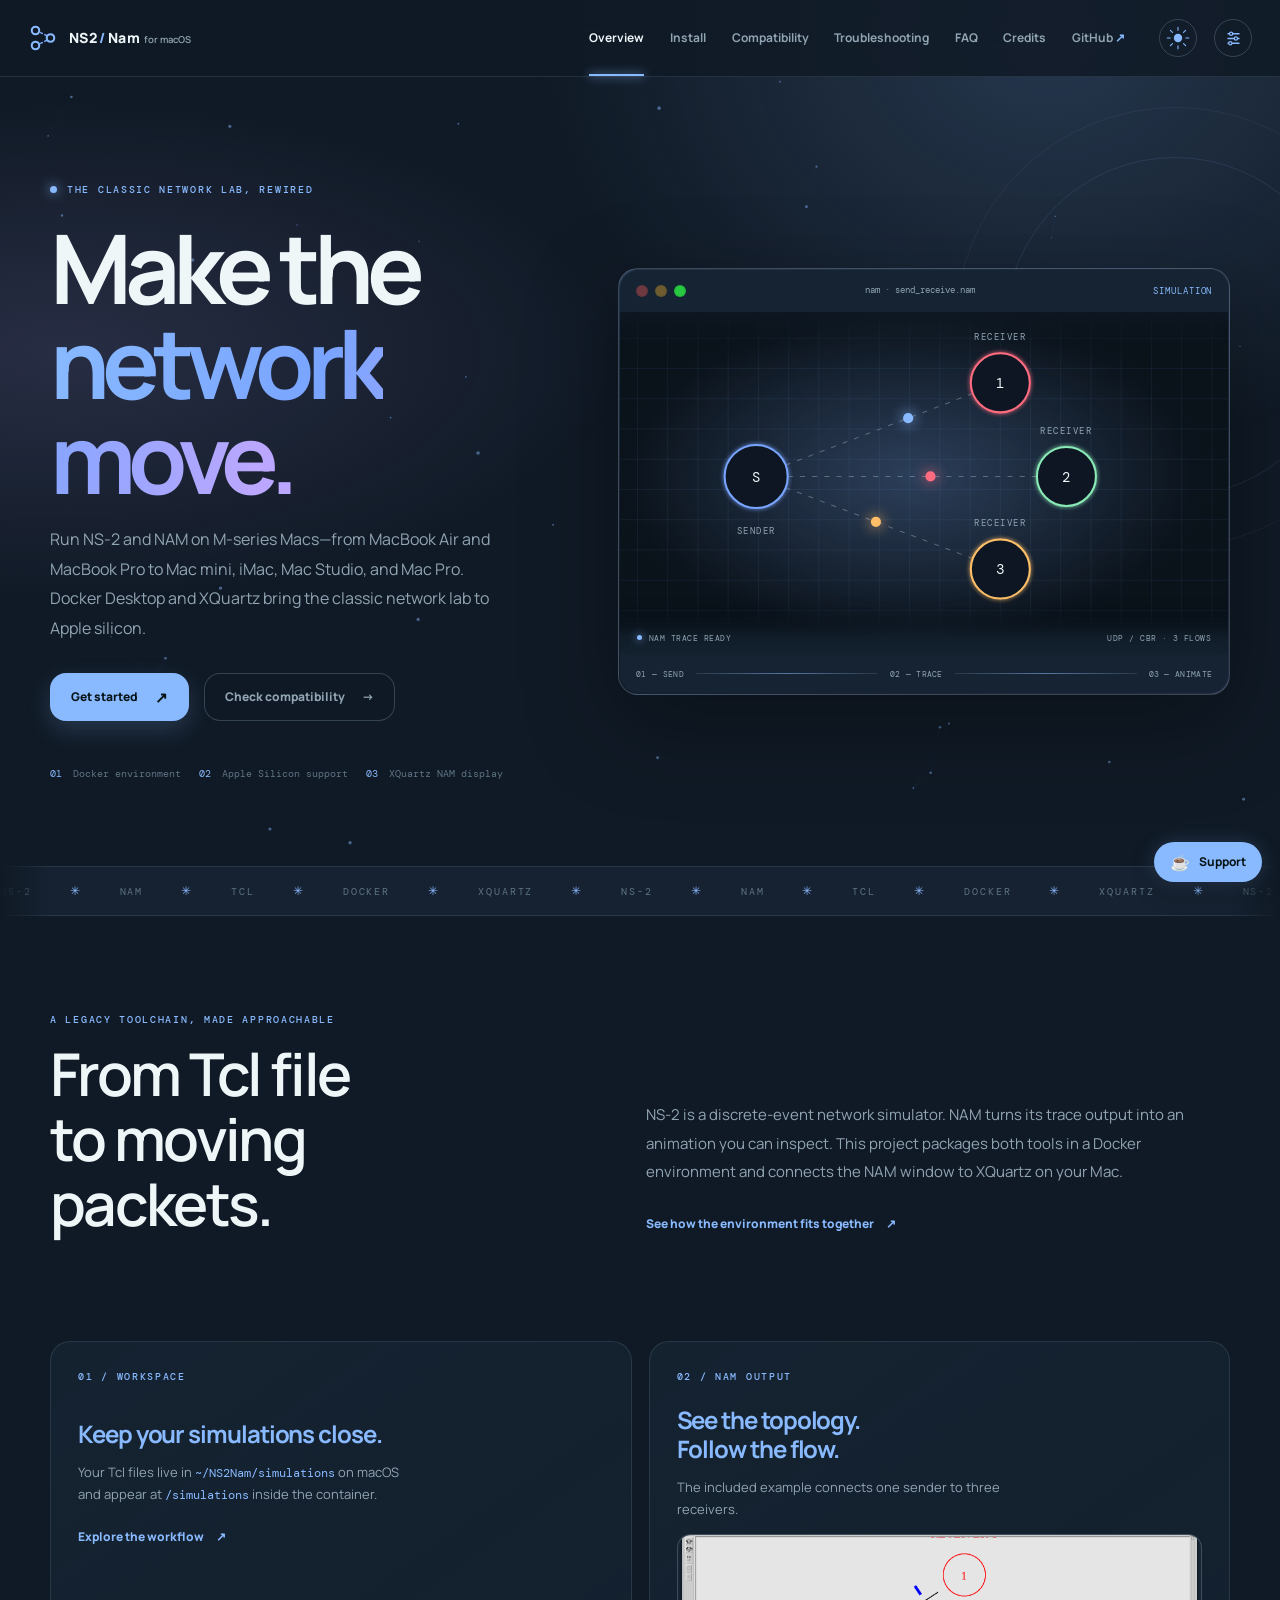
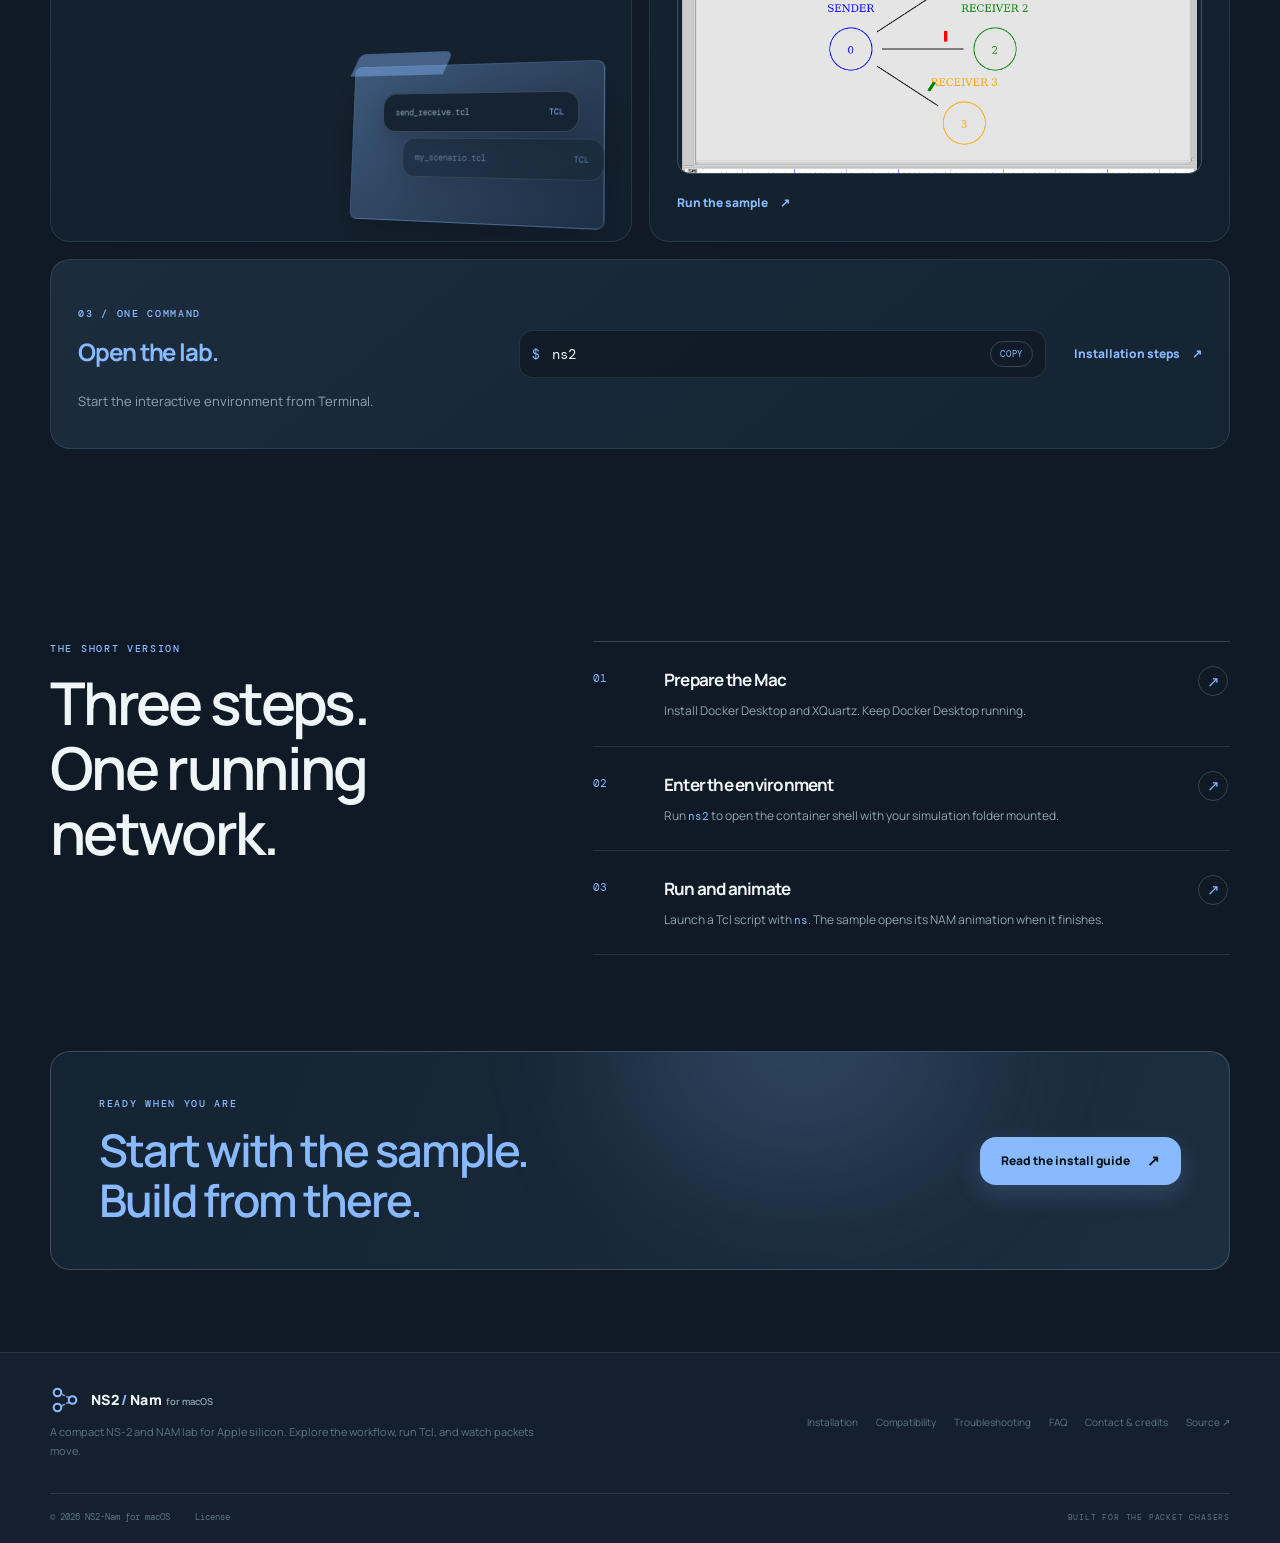
==== commit 4ff54bd9: "Optimize Animations" ====
--- a/website/index.html
+++ b/website/index.html
@@ -4,24 +4,25 @@
   <meta charset="utf-8">
   <meta name="viewport" content="width=device-width, initial-scale=1">
   <meta name="theme-color" content="#081018">
-  <meta name="description" content="Run NS-2 and NAM on Apple Silicon Macs with a Docker-based environment, XQuartz display support, and a ready-to-run Tcl simulation.">
-  <meta name="keywords" content="NS-2 macOS, NS2 Apple Silicon, NAM Network Animator, NS-2 Docker, network simulation Mac">
+  <meta name="description" content="Run NS-2 and NAM on M-series Apple silicon Macs, including MacBook Air, MacBook Pro, Mac mini, iMac, Mac Studio, and Mac Pro, with Docker Desktop and XQuartz.">
   <link rel="canonical" href="https://deeptanu2005.github.io/NS2-Nam-MacOS/">
   <link rel="icon" href="favicon.svg" type="image/svg+xml">
   <link rel="preconnect" href="https://fonts.googleapis.com">
   <link rel="preconnect" href="https://fonts.gstatic.com" crossorigin>
   <link href="https://fonts.googleapis.com/css2?family=DM+Mono:wght@400;500&family=Manrope:wght@400;500;600;700;800&display=swap" rel="stylesheet">
-  <link rel="stylesheet" href="css/common.css?v=20261029-curling-candle-smoke-v31">
+  <link rel="stylesheet" href="css/network_window.css?v=20261029-seam-fix-v7">
+  <link rel="stylesheet" href="css/common.css?v=20261029-header-glass-soft-v6">
+  <link rel="stylesheet" href="css/animation_engine.css?v=20261029-restructure-v1">
   <meta property="og:type" content="website">
   <meta property="og:site_name" content="NS2-Nam for macOS">
   <meta property="og:title" content="NS2-Nam for macOS — Network simulation, in motion">
-  <meta property="og:description" content="A Docker-based NS-2 and NAM environment for Apple Silicon Macs. Install, run a Tcl simulation, and animate your network with NAM.">
+  <meta property="og:description" content="Run NS-2 and NAM on M-series Macs—from MacBook Air and Pro to Mac mini, iMac, Mac Studio, and Mac Pro—with Docker Desktop and XQuartz.">
   <meta property="og:url" content="https://deeptanu2005.github.io/NS2-Nam-MacOS/">
   <meta property="og:image" content="https://deeptanu2005.github.io/NS2-Nam-MacOS/images/share_img.png">
   <meta property="og:image:alt" content="NS2-Nam for macOS with a network animation shown in NAM">
   <meta name="twitter:card" content="summary_large_image">
   <meta name="twitter:title" content="NS2-Nam for macOS — Network simulation, in motion">
-  <meta name="twitter:description" content="Run NS-2 and NAM on Apple Silicon Macs through Docker and XQuartz.">
+  <meta name="twitter:description" content="Run NS-2 and NAM on M-series MacBook, mini, iMac, Studio, and Pro with Docker Desktop and XQuartz.">
   <meta name="twitter:image" content="https://deeptanu2005.github.io/NS2-Nam-MacOS/images/share_img.png">
   <meta name="twitter:image:alt" content="NS2-Nam for macOS with a NAM network animation">
   <title>NS2-Nam for macOS | Run NS-2 and NAM on Apple Silicon</title>
@@ -40,7 +41,7 @@
         "name": "NS2-Nam for macOS",
         "applicationCategory": "DeveloperApplication",
         "operatingSystem": "macOS",
-        "description": "A Docker-based environment for running NS-2 and NAM on Apple Silicon Macs using the linux/amd64 architecture and XQuartz for graphical output.",
+        "description": "A Docker-based environment for running NS-2 and NAM on Apple silicon MacBook Air, MacBook Pro, Mac mini, iMac, Mac Studio, and Mac Pro computers using the linux/amd64 architecture and XQuartz for graphical output.",
         "url": "https://github.com/Deeptanu2005/NS2-Nam-MacOS",
         "softwareVersion": "1.1.0"
       }
@@ -80,7 +81,7 @@
       <div class="hero-copy reveal">
         <div class="eyebrow"><span class="status-dot"></span> THE CLASSIC NETWORK LAB, REWIRED</div>
         <h1>Make the<br><span class="gradient-text">network move.</span></h1>
-        <p class="hero-lede">A tidy Docker workspace for NS-2 and NAM on Apple Silicon. Write a Tcl scenario, run it, and watch packets travel.</p>
+        <p class="hero-lede">Run NS-2 and NAM on M-series Macs—from MacBook Air and MacBook Pro to Mac mini, iMac, Mac Studio, and Mac Pro. Docker Desktop and XQuartz bring the classic network lab to Apple silicon.</p>
         <div class="hero-actions">
           <a class="button button-primary" href="installation.html">Get started <span aria-hidden="true">↗</span></a>
           <a class="button button-quiet" href="compatibility.html">Check compatibility <span aria-hidden="true">→</span></a>
@@ -93,18 +94,18 @@
       </div>
       <div class="hero-visual reveal reveal-delay" aria-label="Sample NAM network animation preview">
         <div class="visual-topline"><span class="window-controls" aria-label="Window controls"><button class="window-control window-close" type="button" disabled aria-label="Close unavailable" tabindex="-1"></button><button class="window-control window-minimize" type="button" disabled aria-label="Minimize unavailable" tabindex="-1"></button><button class="window-control window-zoom" type="button" data-window-action="zoom" aria-label="Zoom network preview" title="Zoom" aria-pressed="false"></button></span><span class="mono window-title">nam · send_receive.nam</span><span class="live-label">SIMULATION</span></div>
-        <div class="visual-stage" role="group" aria-label="Network preview. Drag a node to move it, drag empty space to pan, and scroll to zoom. Reload to reset.">
+        <div class="visual-stage" style="--pan-x: 0px; --pan-y: -10px; --zoom: 1.08; --grid-size: 30.24px;" role="group" aria-label="Network preview. Drag a node to move it, drag empty space to pan, and scroll to zoom. Reload to reset.">
           <div class="scanline"></div>
           <svg class="route-overlay" viewBox="0 0 620 365" role="img" aria-label="One sender connected to three receivers">
-            <defs><filter id="glow"><feGaussianBlur stdDeviation="4" result="blur"/><feMerge><feMergeNode in="blur"/><feMergeNode in="SourceGraphic"/></feMerge></filter></defs>
-            <path class="route route-a" data-route="receiver-1" d="M173 171 L355 78"/><path class="route route-b" data-route="receiver-2" d="M176 185 L420 185"/><path class="route route-c" data-route="receiver-3" d="M173 199 L355 292"/>
+            <defs><filter id="glow" x="-35%" y="-35%" width="170%" height="170%"><feGaussianBlur stdDeviation="2.2" result="blur"/><feMerge><feMergeNode in="blur"/><feMergeNode in="SourceGraphic"/></feMerge></filter></defs>
+            <path class="route route-a" data-route="receiver-1" d="M174 173.9 L357.9 103.4"/><path class="route route-b" data-route="receiver-2" d="M176 185 L420 185"/><path class="route route-c" data-route="receiver-3" d="M174 196 L357.9 265.7"/>
             <g class="draggable-node" data-node="sender" transform="translate(145 185)" tabindex="0" role="button" aria-label="Sender node. Drag or use arrow keys to move."><circle class="node sender-node" r="31"/><text y="5" text-anchor="middle">S</text><text class="node-label" y="57" text-anchor="middle">SENDER</text></g>
-            <g class="draggable-node" data-node="receiver-1" transform="translate(385 67)" tabindex="0" role="button" aria-label="Receiver 1 node. Drag or use arrow keys to move."><circle class="node receiver-node red-node" r="29"/><text y="5" text-anchor="middle">1</text><text class="node-label" y="-42" text-anchor="middle">RECEIVER</text></g>
+            <g class="draggable-node" data-node="receiver-1" transform="translate(385 93)" tabindex="0" role="button" aria-label="Receiver 1 node. Drag or use arrow keys to move."><circle class="node receiver-node red-node" r="29"/><text y="5" text-anchor="middle">1</text><text class="node-label" y="-42" text-anchor="middle">RECEIVER</text></g>
             <g class="draggable-node" data-node="receiver-2" transform="translate(450 185)" tabindex="0" role="button" aria-label="Receiver 2 node. Drag or use arrow keys to move."><circle class="node receiver-node green-node" r="29"/><text y="5" text-anchor="middle">2</text><text class="node-label" y="-42" text-anchor="middle">RECEIVER</text></g>
-            <g class="draggable-node" data-node="receiver-3" transform="translate(385 304)" tabindex="0" role="button" aria-label="Receiver 3 node. Drag or use arrow keys to move."><circle class="node receiver-node amber-node" r="29"/><text y="5" text-anchor="middle">3</text><text class="node-label" y="-42" text-anchor="middle">RECEIVER</text></g>
-            <circle class="packet packet-blue" r="5"><animateMotion data-motion="receiver-1" dur="2.8s" repeatCount="indefinite" path="M173 171 L355 78"/><animate attributeName="opacity" values="0;1;1;0" keyTimes="0;.12;.78;1" dur="2.8s" repeatCount="indefinite"/></circle>
+            <g class="draggable-node" data-node="receiver-3" transform="translate(385 276)" tabindex="0" role="button" aria-label="Receiver 3 node. Drag or use arrow keys to move."><circle class="node receiver-node amber-node" r="29"/><text y="5" text-anchor="middle">3</text><text class="node-label" y="-42" text-anchor="middle">RECEIVER</text></g>
+            <circle class="packet packet-blue" r="5"><animateMotion data-motion="receiver-1" dur="2.8s" repeatCount="indefinite" path="M174 173.9 L357.9 103.4"/><animate attributeName="opacity" values="0;1;1;0" keyTimes="0;.12;.78;1" dur="2.8s" repeatCount="indefinite"/></circle>
             <circle class="packet packet-red" r="5"><animateMotion data-motion="receiver-2" dur="3.2s" repeatCount="indefinite" path="M176 185 L420 185"/><animate attributeName="opacity" values="0;1;1;0" keyTimes="0;.12;.78;1" dur="3.2s" repeatCount="indefinite"/></circle>
-            <circle class="packet packet-amber" r="5"><animateMotion data-motion="receiver-3" dur="3.8s" repeatCount="indefinite" path="M173 199 L355 292"/><animate attributeName="opacity" values="0;1;1;0" keyTimes="0;.12;.78;1" dur="3.8s" repeatCount="indefinite"/></circle>
+            <circle class="packet packet-amber" r="5"><animateMotion data-motion="receiver-3" dur="3.8s" repeatCount="indefinite" path="M174 196 L357.9 265.7"/><animate attributeName="opacity" values="0;1;1;0" keyTimes="0;.12;.78;1" dur="3.8s" repeatCount="indefinite"/></circle>
           </svg>
           <div class="visual-caption"><span><i class="status-dot"></i> NAM TRACE READY</span><span class="mono">UDP / CBR · 3 FLOWS</span></div>
         </div>
@@ -137,9 +138,10 @@
 
     <section class="closing-cta wrap reveal"><div class="cta-glow"></div><div><p class="eyebrow">READY WHEN YOU ARE</p><h2>Start with the sample.<br>Build from there.</h2></div><a class="button button-primary" href="installation.html">Read the install guide <span>↗</span></a></section>
   </main>
-  <footer class="site-footer"><div class="footer-main wrap"><a class="brand" href="index.html"><svg class="brand-mark" aria-hidden="true" viewBox="0 0 32 32"><path class="brand-link" d="M9 8 23 15M9 24 23 17"/><circle class="brand-node" cx="8" cy="8" r="4"/><circle class="brand-node" cx="8" cy="24" r="4"/><circle class="brand-node" cx="24" cy="16" r="4"/></svg><span class="brand-wordmark">NS2<span class="brand-dash">/</span>Nam <span class="brand-platform">for macOS</span></span></a><p>A Docker-based NS-2 and NAM environment for Apple Silicon Macs.</p><div class="footer-links"><a href="installation.html">Installation</a><a href="compatibility.html">Compatibility</a><a href="troubleshooting.html">Troubleshooting</a><a href="faq.html">FAQ</a><a href="credits.html">Contact &amp; credits</a><a href="https://github.com/Deeptanu2005/NS2-Nam-MacOS" target="_blank" rel="noopener noreferrer">Source ↗</a></div></div><div class="footer-bottom wrap"><span>© <span data-year></span> NS2-Nam for macOS</span><a href="https://github.com/Deeptanu2005/NS2-Nam-MacOS/blob/main/LICENSE" target="_blank" rel="noopener noreferrer">License</a><span class="mono">BUILT FOR THE PACKET CHASERS</span></div></footer>
+  <footer class="site-footer"><div class="footer-main wrap"><a class="brand" href="index.html"><svg class="brand-mark" aria-hidden="true" viewBox="0 0 32 32"><path class="brand-link" d="M9 8 23 15M9 24 23 17"/><circle class="brand-node" cx="8" cy="8" r="4"/><circle class="brand-node" cx="8" cy="24" r="4"/><circle class="brand-node" cx="24" cy="16" r="4"/></svg><span class="brand-wordmark">NS2<span class="brand-dash">/</span>Nam <span class="brand-platform">for macOS</span></span></a><p>A compact NS-2 and NAM lab for Apple silicon. Explore the workflow, run Tcl, and watch packets move.</p><div class="footer-links"><a href="installation.html">Installation</a><a href="compatibility.html">Compatibility</a><a href="troubleshooting.html">Troubleshooting</a><a href="faq.html">FAQ</a><a href="credits.html">Contact &amp; credits</a><a href="https://github.com/Deeptanu2005/NS2-Nam-MacOS" target="_blank" rel="noopener noreferrer">Source ↗</a></div></div><div class="footer-bottom wrap"><span>© <span data-year></span> NS2-Nam for macOS</span><a href="https://github.com/Deeptanu2005/NS2-Nam-MacOS/blob/main/LICENSE" target="_blank" rel="noopener noreferrer">License</a><span class="mono">BUILT FOR THE PACKET CHASERS</span></div></footer>
   <div class="toast" role="status" aria-live="polite"></div>
-  <script src="js/script.js?v=20261029-window-motion-toggle-v30" defer></script>
-  <script src="js/home.js?v=20261029-window-motion-toggle-v30" defer></script>
+  <script src="js/script.js?v=20261029-footer-route-sync-v1" defer></script>
+  <script src="js/network_window.js?v=20261029-glow-anchor-v7" defer></script>
+  <script src="js/animation_engine.js?v=20261029-restructure-v1" defer></script>
 </body>
 </html>
--- a/website/css/network_window.css
+++ b/website/css/network_window.css
@@ -0,0 +1,60 @@
+/* Layout and presentation for the interactive hero NAM preview. */
+
+.hero-visual { position: relative; z-index: 1; overflow: hidden; padding: 1px; border: 1px solid var(--line-strong); border-radius: 14px; background: linear-gradient(145deg, color-mix(in srgb, var(--cyan) 18%, transparent), transparent 38%, color-mix(in srgb, var(--violet) 13%, transparent)); box-shadow: var(--shadow); transform: perspective(1200px) rotateY(-4deg) rotateX(1deg); transition: transform .5s cubic-bezier(.2,.7,.2,1); }
+.hero-visual:hover { transform: perspective(1200px) rotateY(0) rotateX(0) translateY(-4px); }
+.visual-topline, .visual-foot { display: flex; align-items: center; justify-content: space-between; gap: 12px; min-height: 42px; padding: 0 16px; background: var(--panel-solid); border-radius: 19px 19px 0 0; color: var(--muted); font-size: 9px; }
+.window-controls { display: flex; flex: 0 0 auto; align-items: center; gap: 7px; }
+.window-control { display: grid; width: 12px; height: 12px; padding: 0; place-items: center; border: 0; border-radius: 50%; cursor: pointer; box-shadow: inset 0 0 0 1px rgba(0,0,0,.12); transition: filter .16s, transform .16s; }
+.window-control::before { color: rgba(0,0,0,.66); font: 800 9px/1 Arial, sans-serif; opacity: 0; }
+.window-control:not(:disabled):hover::before, .window-control:not(:disabled):focus-visible::before { opacity: 1; }
+.window-control:not(:disabled):hover { filter: brightness(1.12); transform: scale(1.12); }
+.window-control:disabled { opacity: .38; cursor: default; filter: none; transform: none; }
+.window-control:focus-visible { outline: 2px solid white; outline-offset: 2px; }
+.window-close { background: #ff5f57; }.window-close::before { content: "×"; }.window-minimize { background: #febc2e; }.window-minimize::before { content: "−"; }.window-zoom { background: #28c840; }.window-zoom::before { content: "+"; }
+.visual-topline .window-title { text-align: center; }
+.live-label { color: var(--cyan); font: 9px var(--mono); letter-spacing: .1em; }
+.visual-stage { position: relative; overflow: hidden; display: grid; place-items: center; min-height: 330px; cursor: grab; touch-action: none; user-select: none; background: radial-gradient(ellipse at var(--network-glow-x, 55%) var(--network-glow-y, 58%), color-mix(in srgb, var(--cyan) 18%, transparent), transparent 63%), radial-gradient(ellipse at var(--network-glow-x, 55%) var(--network-glow-y, 58%), color-mix(in srgb, var(--blue) 12%, #0a121a), transparent 68%), #0a121a; }
+.visual-stage::after { content: ""; position: absolute; z-index: 3; inset: auto 0 0; height: 60px; background: linear-gradient(to bottom, color-mix(in srgb, var(--panel-solid) 4%, transparent), color-mix(in srgb, var(--panel-solid) 92%, transparent)); -webkit-backdrop-filter: blur(4px); backdrop-filter: blur(4px); -webkit-mask-image: linear-gradient(to bottom, transparent 0%, rgba(0,0,0,.18) 22%, #000 65%, #000 100%); mask-image: linear-gradient(to bottom, transparent 0%, rgba(0,0,0,.18) 22%, #000 65%, #000 100%); pointer-events: none; }
+.visual-stage.is-panning { cursor: grabbing; }
+[data-theme="light"] .visual-stage { background: radial-gradient(ellipse at var(--network-glow-x, 55%) var(--network-glow-y, 58%), color-mix(in srgb, var(--cyan) 15%, transparent), transparent 63%), radial-gradient(ellipse at var(--network-glow-x, 55%) var(--network-glow-y, 58%), color-mix(in srgb, var(--blue) 10%, #d5e7e9), transparent 70%), #f5fafa; }
+.visual-stage::before { content: ""; position: absolute; inset: 0; background-image: linear-gradient(color-mix(in srgb, var(--blue) 8%, transparent) 1px, transparent 1px), linear-gradient(90deg, color-mix(in srgb, var(--cyan) 7%, transparent) 1px, transparent 1px); background-size: var(--grid-size, 28px) var(--grid-size, 28px); background-position: calc(50% + var(--pan-x, 0px)) calc(50% + var(--pan-y, 0px)); mask-image: linear-gradient(transparent, #000 15%, #000 85%, transparent); }
+.scanline { position: absolute; z-index: 1; inset: -20% 0 auto; height: 30%; background: linear-gradient(transparent, color-mix(in srgb, color-mix(in srgb, var(--cyan) 80%, var(--blue)) 5%, transparent), transparent);  pointer-events: none; }
+.route-overlay { position: relative; z-index: 2; width: min(96%, 620px); height: auto; overflow: visible; transform: translate(var(--pan-x, 0px), var(--pan-y, 0px)) scale(var(--zoom, 1)); transform-origin: center; will-change: transform; }
+.draggable-node { cursor: grab; outline: none; }
+.visual-stage.is-node-dragging .draggable-node { cursor: grabbing; }
+.draggable-node:focus-visible circle { stroke-width: 3; }
+.route { fill: none; stroke: color-mix(in srgb, var(--muted) 52%, transparent); stroke-width: 1; stroke-dasharray: 5 7; }
+.node { fill: #0d1922; stroke: var(--blue); stroke-width: 2; filter: url(#glow); }
+.receiver-node { fill: #0d1922; }.red-node { stroke: var(--red); }.green-node { stroke: var(--green); }.amber-node { stroke: var(--amber); }
+[data-theme="light"] .node, [data-theme="light"] .receiver-node { fill: #f5fbfc; }
+.route-overlay text { fill: var(--ink); font: 14px var(--mono); }.route-overlay .node-label { fill: var(--muted); font-size: 9px; letter-spacing: 1.5px; }
+.packet { filter: drop-shadow(0 0 7px currentColor); }.packet-blue { fill: var(--cyan); color: var(--cyan); }.packet-red { fill: var(--red); color: var(--red); }.packet-amber { fill: var(--amber); color: var(--amber); }
+.visual-caption { position: absolute; z-index: 4; left: 17px; right: 17px; bottom: 13px; display: flex; justify-content: space-between; color: var(--muted); font: 8px var(--mono); letter-spacing: .06em; }
+.visual-caption > span:first-child { display: flex; align-items: center; gap: 7px; }.visual-caption .status-dot { width: 5px; height: 5px; background: var(--cyan); box-shadow: 0 0 9px var(--cyan); }
+.visual-foot { position: relative; z-index: 4; min-height: 38px; margin-top: -1px; border-radius: 0 0 19px 19px; font: 8px var(--mono); letter-spacing: .04em; }.visual-line { flex: 1; height: 1px; background: linear-gradient(90deg, var(--line-strong), var(--cyan), var(--line-strong)); opacity: .55; }
+.hero-visual.is-maximized { position: fixed; z-index: 1202; inset: 4vh 3vw; display: flex; flex-direction: column; width: auto; height: auto; opacity: 1; filter: none; border-radius: 18px; background: var(--panel-solid); box-shadow: 0 24px 64px rgba(0,0,0,.36); will-change: transform, opacity; }
+.hero-visual.is-maximized .visual-topline { flex: 0 0 54px; min-height: 54px; }
+.hero-visual.is-maximized .visual-stage { flex: 1 1 auto; min-height: 0; }
+.hero-visual.is-maximized .visual-foot { flex: 0 0 42px; }
+.hero-visual.is-maximized .node { filter: none; }
+html.has-maximized-preview { overflow: hidden; }
+html.has-maximized-preview::after { position: fixed; z-index: 1200; inset: 0; background: rgba(3,7,13,.76); content: ""; pointer-events: none;  }
+html.has-maximized-preview.is-restoring-preview::after { opacity: 0;  transition: opacity .21s ease; }
+html.has-maximized-preview .hero { position: relative; z-index: 1201; }
+
+@media (max-width: 980px) {.visual-stage { min-height: 280px; }}
+@media (max-width: 760px) {.hero-visual { transform: none; }.hero-visual:hover { transform: translateY(-3px); }.visual-stage { min-height: 275px; }}
+@media (max-width: 430px) {.visual-stage { min-height: 225px; }.visual-topline { padding-inline: 10px; }.visual-caption { left: 9px; right: 9px; font-size: 7px; }.visual-foot { padding-inline: 9px; gap: 7px; font-size: 7px; }}
+[data-theme="light"] .visual-stage::before { background-image: linear-gradient(color-mix(in srgb, var(--blue) 10%, transparent) 1px, transparent 1px), linear-gradient(90deg, color-mix(in srgb, var(--cyan) 9%, transparent) 1px, transparent 1px); }
+@media (max-width: 600px) {.visual-stage { min-height: 245px; }.visual-caption { left: 10px; right: 10px; bottom: 10px; font-size: 7px; }.visual-foot { gap: 6px; font-size: 7px; }.visual-foot .mono { white-space: nowrap; }}
+@media (max-width: 380px) {.visual-topline { padding-inline: 8px; font-size: 8px; }.visual-foot { gap: 4px; font-size: 7px; }.visual-line { min-width: 8px; }}
+@media (hover: none) {.hero-visual:hover { transform: none; }}
+.js .hero .hero-visual.reveal { transition-delay: .18s; }
+.js .hero .hero-visual.reveal.is-visible:hover { transform: translate3d(0, -4px, 0) scale(1); }
+@media (max-width: 760px) {.js .hero .hero-visual.reveal.is-visible:hover { transform: none; }}
+html.animations-off .visual-stage { cursor: default !important; }
+html.animations-off .route-overlay { will-change: auto !important; }
+html.animations-off .window-zoom { opacity: .38; cursor: default; filter: none; transform: none; }
+.js .hero .hero-visual.reveal.is-visible.is-maximized,
+.js .hero .hero-visual.reveal.is-visible.is-maximized:hover { transform: none; }
+@media (max-width: 760px) {.hero-visual.is-maximized { inset: 10px; }.hero-visual.is-maximized .visual-stage { min-height: 0; }}
--- a/website/css/common.css
+++ b/website/css/common.css
@@ -26,8 +26,8 @@
   --code-ink: #dcebed;
   --code-muted: #76919e;
   --code-line: rgba(183, 214, 229, .1);
-  --font: 'Manrope', -apple-system, BlinkMacSystemFont, 'Segoe UI', sans-serif;
-  --mono: 'DM Mono', 'SFMono-Regular', Consolas, monospace;
+  --font: "Manrope", -apple-system, BlinkMacSystemFont, "Segoe UI", sans-serif;
+  --mono: "DM Mono", "SFMono-Regular", Consolas, monospace;
 }
 [data-theme="light"] {
   color-scheme: light;
@@ -101,27 +101,13 @@
   --code-line: rgba(0, 0, 0, .55);
   --shadow: 0 0 0 1px #000;
 }
-::view-transition-old(root) { animation: none; }
 ::view-transition-image-pair(root) { isolation: auto; }
 ::view-transition-old(root),
 ::view-transition-new(root) { display: block; mix-blend-mode: normal; }
-::view-transition-new(root) {
-  animation:
-    theme-reveal 1.2s cubic-bezier(.2, .75, .25, 1) both,
-    theme-unblur .9s cubic-bezier(.4, 0, .2, 1) both;
-}
-@keyframes theme-reveal {
-  from { clip-path: circle(0 at var(--theme-origin-x, 50%) var(--theme-origin-y, 50%)); }
-  to { clip-path: circle(150vmax at var(--theme-origin-x, 50%) var(--theme-origin-y, 50%)); }
-}
-@keyframes theme-unblur {
-  from { filter: blur(5px); }
-  to { filter: blur(0); }
-}
 * { box-sizing: border-box; }
 html { scroll-behavior: smooth; scroll-padding-top: 100px; overflow-x: clip; }
 body { margin: 0; background: var(--bg); color: var(--ink); font-family: var(--font); font-size: 15px; line-height: 1.7; overflow-x: clip; transition: background .35s, color .35s; }
-body::before { content: ''; position: fixed; inset: 0; z-index: -2; pointer-events: none; background: radial-gradient(ellipse at 82% 4%, var(--ambient-a), transparent 35%), radial-gradient(ellipse at 5% 39%, var(--ambient-b), transparent 33%); transition: background .55s ease; }
+body::before { content: ""; position: fixed; inset: 0; z-index: -2; pointer-events: none; background: radial-gradient(ellipse at 82% 4%, var(--ambient-a), transparent 35%), radial-gradient(ellipse at 5% 39%, var(--ambient-b), transparent 33%); transition: background .55s ease; }
 ::selection { background: color-mix(in srgb, var(--cyan) 25%, transparent); color: var(--ink); }
 a { color: inherit; text-decoration: none; }
 button, input { font: inherit; }
@@ -138,14 +124,14 @@
 .site-header { --nav-edge-height: 76px; position: sticky; top: 0; z-index: 50; margin-top: 0; border-bottom: 1px solid var(--line); background: color-mix(in srgb, var(--bg) 83%, transparent); -webkit-backdrop-filter: blur(20px); backdrop-filter: blur(20px); transition: top .7s cubic-bezier(.2,.8,.2,1), border-color .5s ease, background .5s ease, backdrop-filter .5s ease; }
 html.options-overlay-open .site-header:not(.is-floating) { background: color-mix(in srgb, var(--bg) 96%, transparent); -webkit-backdrop-filter: none; backdrop-filter: none; }
 .nav-shell { width: min(1320px, calc(100% - 56px)); height: 76px; margin: auto; display: flex; align-items: center; gap: 34px; transition: width .65s cubic-bezier(.2,.8,.2,1), height .55s cubic-bezier(.2,.8,.2,1), margin .55s cubic-bezier(.2,.8,.2,1), padding .55s cubic-bezier(.2,.8,.2,1), border-radius .65s cubic-bezier(.2,.8,.2,1), border-color .45s, background .45s, box-shadow .55s; }
-.site-header.is-floating { --nav-edge-height: 58px; --nav-glass-fill: color-mix(in srgb, var(--bg) 83%, transparent); --nav-glass-blur: blur(20px); --nav-glass-depth: 0 14px 38px rgba(0, 0, 0, .24), 0 3px 10px rgba(0, 0, 0, .12), inset 0 1px 0 color-mix(in srgb, white 8%, transparent); height: 76px; top: 16px; margin-top: 0; border-color: transparent; background: transparent; -webkit-backdrop-filter: none; backdrop-filter: none; }
-.site-header.is-floating .nav-shell { position: relative; width: min(1140px, calc(100% - 184px)); height: 58px; margin: 0 0 0 max(24px, calc((100% - 1276px) / 2)); padding-inline: 20px; border: 0; border-radius: 999px; background: transparent; box-shadow: none; transition: width .65s cubic-bezier(.2,.8,.2,1), height .55s cubic-bezier(.2,.8,.2,1), margin .55s cubic-bezier(.2,.8,.2,1), padding .55s cubic-bezier(.2,.8,.2,1), border-radius .65s cubic-bezier(.2,.8,.2,1); animation: navbarPillDock .86s cubic-bezier(.16,1.35,.3,1) both; }
-.site-header.is-floating .nav-shell::before { position: absolute; z-index: 0; inset: 0; border: 1px solid var(--line-strong); border-radius: inherit; background: var(--nav-glass-fill); -webkit-backdrop-filter: blur(20px); backdrop-filter: blur(20px); box-shadow: var(--nav-glass-depth); content: ''; pointer-events: none; }
+.site-header.is-floating { --nav-edge-height: 58px; --nav-blur-bottom-gap: 18px; --nav-glass-fill: color-mix(in srgb, var(--bg) 83%, transparent); --nav-glass-blur: blur(20px); --nav-glass-depth: 0 14px 38px rgba(0, 0, 0, .24), 0 3px 10px rgba(0, 0, 0, .12), inset 0 1px 0 color-mix(in srgb, white 8%, transparent); height: 76px; top: 16px; margin-top: 0; border-color: transparent; background: transparent; -webkit-backdrop-filter: none; backdrop-filter: none; }
+.site-header.is-floating::after { position: absolute; z-index: 0; inset: -22px 0 var(--nav-blur-bottom-gap); background: radial-gradient(ellipse at 50% 0%, color-mix(in srgb, var(--cyan) 7%, transparent), transparent 72%), linear-gradient(to bottom, color-mix(in srgb, var(--bg) 24%, transparent) 0%, color-mix(in srgb, var(--bg) 20%, transparent) 48%, color-mix(in srgb, var(--bg) 10%, transparent) 78%, transparent 100%); -webkit-backdrop-filter: blur(8px) saturate(1.12); backdrop-filter: blur(8px) saturate(1.12); -webkit-mask-image: linear-gradient(to bottom, #000 0%, #000 52%, rgba(0,0,0,.88) 62%, rgba(0,0,0,.68) 74%, rgba(0,0,0,.42) 86%, rgba(0,0,0,.16) 96%, transparent 100%); mask-image: linear-gradient(to bottom, #000 0%, #000 52%, rgba(0,0,0,.88) 62%, rgba(0,0,0,.68) 74%, rgba(0,0,0,.42) 86%, rgba(0,0,0,.16) 96%, transparent 100%); content: ""; pointer-events: none; }
+.site-header.is-floating .nav-shell { position: relative; z-index: 1; width: min(1140px, calc(100% - 184px)); height: 58px; margin: 0 0 0 max(24px, calc((100% - 1276px) / 2)); padding-inline: 20px; border: 0; border-radius: 999px; background: transparent; box-shadow: none; transition: width .65s cubic-bezier(.2,.8,.2,1), height .55s cubic-bezier(.2,.8,.2,1), margin .55s cubic-bezier(.2,.8,.2,1), padding .55s cubic-bezier(.2,.8,.2,1), border-radius .65s cubic-bezier(.2,.8,.2,1);  }
+.site-header.is-floating .nav-shell::before { position: absolute; z-index: 0; inset: 0; border: 1px solid var(--line-strong); border-radius: inherit; background: var(--nav-glass-fill); -webkit-backdrop-filter: blur(20px); backdrop-filter: blur(20px); box-shadow: var(--nav-glass-depth); content: ""; pointer-events: none; }
 .site-header.is-floating .nav-shell > * { z-index: 1; }
 .site-header.is-floating .nav-actions { position: absolute; z-index: 2; top: 0; right: max(24px, calc((100% - 1276px) / 2)); gap: 12px; }
-.site-header.is-floating .theme-toggle { transform-origin: left center; animation: navbarControlsFluid .88s .04s cubic-bezier(.16,1.35,.3,1) both; }
-.site-header.is-floating .display-options-toggle { transform-origin: left center; animation: navbarControlsFluid .88s .1s cubic-bezier(.16,1.35,.3,1) both; }
-.site-header.is-unfloating .nav-actions { animation: none; }
+.site-header.is-floating .theme-toggle { transform-origin: left center;  }
+.site-header.is-floating .display-options-toggle { transform-origin: left center;  }
 .site-header.is-floating .theme-toggle,
 .site-header.is-floating .display-options-toggle { width: 58px; height: 58px; border-color: var(--line-strong); background: var(--nav-glass-fill); -webkit-backdrop-filter: blur(20px) !important; backdrop-filter: blur(20px) !important; box-shadow: var(--nav-glass-depth); transition: width .3s, height .3s, background .4s ease, transform .38s cubic-bezier(.2,1.6,.4,1), box-shadow .4s, border-color .3s; }
 .site-header.is-floating .display-options-toggle svg { width: 22px; height: 22px; }
@@ -166,25 +152,21 @@
 .brand-platform { color: var(--muted); font-size: .68em; font-weight: 600; letter-spacing: 0; }
 .brand-mark { display: block; flex: 0 0 30px; width: 30px; height: 30px; overflow: visible; }
 .brand-link { fill: none; stroke: var(--blue); stroke-width: 1.7; stroke-linecap: round; opacity: .95; }
-.brand-node { fill: var(--bg); stroke: var(--cyan); stroke-width: 2.2; transform-box: fill-box; transform-origin: center; animation: nodePulse 3.6s ease-in-out infinite; }
-.brand-node:nth-of-type(2) { animation-delay: .55s; }
-.brand-node:nth-of-type(3) { animation-delay: 1.1s; }
-.brand-link { stroke-dasharray: 2 3; animation: dataFlow 2.4s linear infinite; }
+.brand-node { fill: var(--bg); stroke: var(--cyan); stroke-width: 2.2; transform-box: fill-box; transform-origin: center;  }
+.brand-link { stroke-dasharray: 2 3;  }
 .primary-nav { display: flex; gap: clamp(14px, 2vw, 28px); align-items: center; margin-left: auto; }
 .primary-nav a, .nav-github { position: relative; color: var(--muted); font-size: 12px; font-weight: 700; line-height: 1; transition: color .25s, transform .25s; }
-.primary-nav a:not(.active):not(.nav-github)::after { content: ''; position: absolute; left: 0; right: 0; bottom: -8px; height: 1px; transform: scaleX(0); transform-origin: left; background: linear-gradient(90deg, var(--cyan), var(--blue)); transition: transform .3s cubic-bezier(.2,.7,.2,1); }
+.primary-nav a:not(.active):not(.nav-github)::after { content: ""; position: absolute; left: 0; right: 0; bottom: -8px; height: 1px; transform: scaleX(0); transform-origin: left; background: linear-gradient(90deg, var(--cyan), var(--blue)); transition: transform .3s cubic-bezier(.2,.7,.2,1); }
 .primary-nav a:hover { transform: translateY(-2px); }.primary-nav a:not(.nav-github):hover::after { transform: scaleX(1); }
 .primary-nav a:hover, .primary-nav a.active, .nav-github:hover { color: var(--ink); }
 .primary-nav .nav-github:hover { transform: none; }
 .primary-nav .nav-github span { display: inline-block; color: var(--cyan); transform-origin: center; }
-.primary-nav .nav-github:hover span { animation: githubArrowJump .55s cubic-bezier(.2,.8,.2,1); }
-@keyframes githubArrowJump { 0%,100% { transform: translate(0,0); } 42% { transform: translate(3px,-3px) rotate(8deg); } 72% { transform: translate(1px,-2px); } }
 .primary-nav a.active { position: relative; }
-.primary-nav a.active::after { content: ''; position: absolute; left: 0; right: 0; bottom: calc((1em - var(--nav-edge-height)) / 2); height: 2px; background: var(--cyan); box-shadow: 0 0 10px var(--cyan); transition: bottom .65s cubic-bezier(.2,.8,.2,1), box-shadow .4s ease; }
+.primary-nav a.active::after { content: ""; position: absolute; left: 0; right: 0; bottom: calc((1em - var(--nav-edge-height)) / 2); height: 2px; background: var(--cyan); box-shadow: 0 0 10px var(--cyan); transition: bottom .65s cubic-bezier(.2,.8,.2,1), box-shadow .4s ease; }
 .nav-actions { display: flex; align-items: center; gap: 17px; }
 .display-options { position: relative; display: grid; place-items: center; }
 .display-options-toggle { position: relative; isolation: isolate; display: grid; place-items: center; width: 38px; height: 38px; padding: 0; border: 1px solid var(--line-strong); border-radius: 50%; background: transparent; color: var(--cyan); cursor: pointer; transition: transform .38s cubic-bezier(.2,1.6,.4,1), background .3s, box-shadow .4s, border-color .3s; }
-.display-options-toggle::before { position: absolute; z-index: -1; inset: -5px; border: 1px solid color-mix(in srgb, var(--cyan) 42%, transparent); border-radius: inherit; opacity: 0; transform: scale(.68); content: ''; transition: transform .4s cubic-bezier(.2,1.6,.4,1), opacity .25s; }
+.display-options-toggle::before { position: absolute; z-index: -1; inset: -5px; border: 1px solid color-mix(in srgb, var(--cyan) 42%, transparent); border-radius: inherit; opacity: 0; transform: scale(.68); content: ""; transition: transform .4s cubic-bezier(.2,1.6,.4,1), opacity .25s; }
 .display-options-toggle:hover, .display-options-toggle[aria-expanded="true"] { transform: translateY(-2px) scale(1.1); border-color: var(--cyan); background: color-mix(in srgb, var(--cyan) 12%, var(--panel-solid)); box-shadow: 0 0 11px color-mix(in srgb, var(--cyan) 32%, transparent), 0 0 30px color-mix(in srgb, var(--cyan) 18%, transparent), inset 0 0 12px color-mix(in srgb, var(--cyan) 12%, transparent); }
 .display-options-toggle:hover::before, .display-options-toggle[aria-expanded="true"]::before { opacity: .75; transform: scale(1); }
 .display-options-toggle svg { width: 19px; height: 19px; fill: none; stroke: currentColor; stroke-width: 1.6; stroke-linecap: round; transition: transform .32s cubic-bezier(.2,1.5,.4,1), filter .25s; }
@@ -201,9 +183,9 @@
 .display-options-toggle[aria-expanded="true"] svg circle:nth-of-type(3) { transform: translateX(2px); }
 .display-options-panel { position: absolute; z-index: 100; top: calc(100% + 14px); right: 0; isolation: isolate; overflow-x: hidden; overflow-y: auto; max-height: min(75vh, 430px); scrollbar-width: thin; width: min(340px, calc(100vw - 28px)); padding: 14px; border: 1px solid color-mix(in srgb, var(--cyan) 34%, var(--line-strong)); border-radius: 20px; background: color-mix(in srgb, var(--bg) 83%, transparent); -webkit-backdrop-filter: blur(20px) saturate(1.25); backdrop-filter: blur(20px) saturate(1.25); box-shadow: 0 30px 78px rgba(0,0,0,.34), 0 8px 28px color-mix(in srgb, var(--cyan) 14%, transparent), inset 0 1px 0 color-mix(in srgb, white 18%, transparent), inset 0 -1px 0 color-mix(in srgb, var(--cyan) 10%, transparent); opacity: 0; transform: translate3d(0,-10px,0) scale(.91,.86); transform-origin: top right; transition: opacity .24s ease, transform .46s cubic-bezier(.16,1.35,.3,1), box-shadow .35s ease; }
 .display-options-panel::before { position: absolute; z-index: -1; top: -90px; right: -58px; width: 210px; height: 170px; border-radius: 50%; background: radial-gradient(ellipse, color-mix(in srgb, var(--cyan) 22%, transparent), transparent 68%); filter: blur(12px); opacity: .55; pointer-events: none; }
-.display-options-panel::after { position: absolute; top: 0; right: 18px; left: 18px; height: 1px; background: linear-gradient(90deg, transparent, color-mix(in srgb, var(--cyan) 78%, transparent), transparent); opacity: .7; content: ''; pointer-events: none; }
-.display-options-panel.is-open { opacity: 1; transform: translate3d(0,0,0) scale(1); filter: url(#display-liquid-warp); animation: displayMenuLiquidIn .72s cubic-bezier(.2,.8,.2,1) both; }
-.display-options-panel.is-closing { pointer-events: none; filter: url(#display-liquid-warp); animation: displayMenuLiquidOut .42s cubic-bezier(.55,0,.9,.45) both; }
+.display-options-panel::after { position: absolute; top: 0; right: 18px; left: 18px; height: 1px; background: linear-gradient(90deg, transparent, color-mix(in srgb, var(--cyan) 78%, transparent), transparent); opacity: .7; content: ""; pointer-events: none; }
+.display-options-panel.is-open { opacity: 1; transform: translate3d(0,0,0) scale(1); filter: url(#display-liquid-warp);  }
+.display-options-panel.is-closing { pointer-events: none; filter: url(#display-liquid-warp);  }
 .display-options-panel[hidden] { display: none; }
 .display-options-panel h2 { margin: 3px 8px 8px; color: var(--muted); font-size: 10px; font-weight: 800; letter-spacing: .13em; text-transform: uppercase; }
 .display-options-group { position: relative; z-index: 1; padding-top: 7px; }
@@ -220,7 +202,7 @@
 .accent-swatch[aria-pressed="true"] { border-color: var(--swatch-color); box-shadow: 0 0 0 2px color-mix(in srgb, var(--swatch-color) 24%, transparent), 0 0 13px color-mix(in srgb, var(--swatch-color) 28%, transparent); }
 .custom-color-picker { display: grid; gap: 0; }
 .custom-picker-trigger { display: flex; width: 100%; min-height: 45px; align-items: center; gap: 9px; padding: 6px 10px; border: 1px solid var(--line-strong); border-radius: 13px; background: color-mix(in srgb, var(--panel-solid) 90%, transparent); color: var(--muted); text-align: left; font-size: 10px; font-weight: 700; cursor: pointer; transition: border-color .22s, background .22s, transform .3s cubic-bezier(.2,1.35,.3,1), box-shadow .22s, border-radius .3s; }
-.custom-picker-trigger::before { width: 6px; height: 22px; flex: 0 0 6px; border-radius: 8px; background: linear-gradient(180deg, var(--cyan), var(--blue), var(--violet)); content: ''; }
+.custom-picker-trigger::before { width: 6px; height: 22px; flex: 0 0 6px; border-radius: 8px; background: linear-gradient(180deg, var(--cyan), var(--blue), var(--violet)); content: ""; }
 .custom-picker-trigger:hover, .custom-picker-trigger[aria-expanded="true"] { border-color: var(--cyan); background: color-mix(in srgb, var(--cyan) 5%, var(--panel-solid)); box-shadow: 0 5px 16px color-mix(in srgb, var(--cyan) 12%, transparent); }
 .custom-picker-trigger[aria-expanded="true"] { border-radius: 13px 13px 9px 9px; }
 .custom-picker-swatch, .custom-picker-preview { display: block; width: 21px; height: 21px; flex: 0 0 21px; border: 2px solid color-mix(in srgb, white 70%, transparent); border-radius: 50%; background: var(--cyan); box-shadow: 0 0 12px color-mix(in srgb, var(--cyan) 34%, transparent); }
@@ -229,8 +211,6 @@
 .custom-picker-chevron svg { display: block; width: 13px; height: 13px; overflow: visible; fill: none; stroke: currentColor; stroke-width: 1.8; stroke-linecap: round; stroke-linejoin: round; }
 .custom-picker-trigger[aria-expanded="true"] .custom-picker-chevron { transform: rotate(180deg); }
 .custom-picker-popover { position: fixed; z-index: 160; display: grid; gap: 12px; max-height: min(310px, calc(100dvh - 24px)); overflow-y: auto; padding: 13px; border: 1px solid color-mix(in srgb, var(--cyan) 34%, var(--line-strong)); border-radius: 17px; background: color-mix(in srgb, var(--bg) 83%, transparent); -webkit-backdrop-filter: blur(20px) saturate(1.25); backdrop-filter: blur(20px) saturate(1.25); box-shadow: 0 32px 82px rgba(0,0,0,.38), 0 8px 28px color-mix(in srgb, var(--cyan) 15%, transparent), inset 0 1px 0 color-mix(in srgb, white 18%, transparent), inset 0 -1px 0 color-mix(in srgb, var(--cyan) 10%, transparent); transform: translateY(-16px) scale(.84,.76) rotate(-1deg); transform-origin: var(--picker-origin-x, 80%) var(--picker-origin-y, 0%); opacity: 0; }
-.custom-picker-popover.is-open { animation: customPickerBounce .76s cubic-bezier(.16,1.1,.3,1) both; }
-.custom-picker-popover.is-closing { animation: customPickerBounceOut .42s cubic-bezier(.2,.8,.35,1) both; }
 .custom-picker-popover[hidden] { display: none; }
 html.options-overlay-open body * { pointer-events: none !important; }
 html.options-overlay-open body .display-options,
@@ -238,18 +218,8 @@
 html.options-overlay-open body .custom-picker-popover,
 html.options-overlay-open body .custom-picker-popover * { pointer-events: auto !important; }
 html.options-overlay-open .cursor-aura { display: none !important; }
-@keyframes customPickerBounce {
-  0% { opacity: 0; transform: translateY(-18px) scale(.84,.76) rotate(-1deg); }
-  48% { opacity: 1; transform: translateY(2px) scale(1.045,1.06) rotate(.6deg); }
-  70% { transform: translateY(-1px) scale(.985,.98) rotate(-.3deg); }
-  86% { transform: translateY(0) scale(1.012,1.015) rotate(.12deg); }
-  100% { opacity: 1; transform: translateY(0) scale(1) rotate(0); }
-}
-@keyframes customPickerBounceOut {
-  0% { opacity: 1; transform: translateY(0) scale(1) rotate(0); }
-  24% { opacity: 1; transform: translateY(2px) scale(1.025,1.04) rotate(.35deg); }
-  100% { opacity: 0; transform: translateY(-15px) scale(.82,.72) rotate(-.8deg); }
-}
+
+
 .custom-picker-field { --picker-hue: 215deg; --picker-x: 65%; --picker-y: 0%; position: relative; height: 132px; overflow: hidden; border: 1px solid color-mix(in srgb, white 18%, transparent); border-radius: 9px; background: linear-gradient(to top, color-mix(in srgb, hsl(var(--picker-hue) 100% 24%) 72%, #141820), transparent 48%), linear-gradient(to right, color-mix(in srgb, hsl(var(--picker-hue) 70% 70%) 64%, white), hsl(var(--picker-hue) 100% 50%)); box-shadow: inset 0 0 0 1px rgba(0,0,0,.08); cursor: crosshair; touch-action: none; }
 .custom-picker-field:focus-visible { outline: 2px solid var(--cyan); outline-offset: 3px; }
 .custom-picker-thumb { position: absolute; top: var(--picker-y); left: var(--picker-x); width: 17px; height: 17px; border: 3px solid white; border-radius: 50%; box-shadow: 0 1px 5px rgba(0,0,0,.65), 0 0 0 1px rgba(0,0,0,.32); transform: translate(-50%,-50%); pointer-events: none; }
@@ -285,7 +255,7 @@
 .display-options-panel.is-open .display-options-group:nth-of-type(4) h3 { transition-delay: .33s; }
 .display-options-panel.is-open .display-options-group:nth-of-type(4) .display-option { transition-delay: .37s; }
 .display-option { position: relative; isolation: isolate; display: flex; width: 100%; align-items: center; justify-content: space-between; gap: 15px; padding: 12px 10px; border: 1px solid transparent; border-radius: 14px; background: transparent; color: var(--ink); text-align: left; cursor: pointer; transition: background .25s, border-color .25s, transform .4s cubic-bezier(.16,1.2,.3,1), box-shadow .3s; }
-.display-option::before { position: absolute; z-index: -1; inset: 0; border-radius: inherit; background: radial-gradient(ellipse at 0 50%, color-mix(in srgb, var(--cyan) 15%, transparent), transparent 72%); opacity: 0; transform: scaleX(.72); transform-origin: left; content: ''; transition: opacity .25s, transform .4s cubic-bezier(.16,1,.3,1); }
+.display-option::before { position: absolute; z-index: -1; inset: 0; border-radius: inherit; background: radial-gradient(ellipse at 0 50%, color-mix(in srgb, var(--cyan) 15%, transparent), transparent 72%); opacity: 0; transform: scaleX(.72); transform-origin: left; content: ""; transition: opacity .25s, transform .4s cubic-bezier(.16,1,.3,1); }
 .display-option:hover { transform: translateX(3px) scale(1.012); border-color: color-mix(in srgb, var(--cyan) 20%, transparent); background: color-mix(in srgb, var(--panel-light) 65%, transparent); box-shadow: 0 5px 18px color-mix(in srgb, var(--cyan) 8%, transparent); }
 .display-option:hover::before { opacity: 1; transform: scaleX(1); }
 .display-option-copy { display: grid; flex: 1 1 auto; min-width: 0; gap: 4px; }
@@ -293,45 +263,14 @@
 .display-option:hover .display-option-copy b { color: var(--cyan); }
 .display-option-copy small { max-width: 230px; color: var(--muted); font-size: 10px; line-height: 1.5; }
 .display-switch { position: relative; isolation: isolate; display: block; flex: 0 0 40px; width: 40px; min-width: 40px; height: 22px; margin-left: auto; box-sizing: border-box; border: 1px solid var(--line-strong); border-radius: 20px; background: var(--bg-soft); transition: background .35s, border-color .35s, box-shadow .35s, transform .3s cubic-bezier(.16,1.2,.3,1); }
-.display-switch::before { position: absolute; inset: -5px; border-radius: inherit; background: color-mix(in srgb, var(--cyan) 24%, transparent); opacity: 0; filter: blur(7px); content: ''; transition: opacity .3s; }
+.display-switch::before { position: absolute; inset: -5px; border-radius: inherit; background: color-mix(in srgb, var(--cyan) 24%, transparent); opacity: 0; filter: blur(7px); content: ""; transition: opacity .3s; }
 .display-switch-sheen { position: absolute; z-index: 1; inset: 1px; border-radius: inherit; background: linear-gradient(105deg, transparent 8%, color-mix(in srgb, var(--cyan) 78%, white) 48%, transparent 88%); opacity: 0; transform: translateX(-125%) skewX(-12deg); pointer-events: none; }
-.display-switch::after { position: absolute; z-index: 2; top: 1px; left: 2px; width: 18px; height: 18px; box-sizing: border-box; border: 1px solid color-mix(in srgb, var(--muted) 18%, transparent); border-radius: 50%; background: var(--muted); content: ''; transition: left .42s cubic-bezier(.2,1.65,.4,1), transform .42s cubic-bezier(.2,1.65,.4,1), background .25s, box-shadow .3s; }
+.display-switch::after { position: absolute; z-index: 2; top: 1px; left: 2px; width: 18px; height: 18px; box-sizing: border-box; border: 1px solid color-mix(in srgb, var(--muted) 18%, transparent); border-radius: 50%; background: var(--muted); content: ""; transition: left .42s cubic-bezier(.2,1.65,.4,1), transform .42s cubic-bezier(.2,1.65,.4,1), background .25s, box-shadow .3s; }
 .display-option:hover .display-switch { transform: scale(1.05); }
 .display-option:hover .display-switch::before { opacity: .6; }
 .display-option[aria-checked="true"] .display-switch { border-color: var(--cyan); background: color-mix(in srgb, var(--cyan) 26%, var(--bg)); box-shadow: 0 0 13px color-mix(in srgb, var(--cyan) 24%, transparent), inset 0 0 7px color-mix(in srgb, var(--cyan) 18%, transparent); }
 .display-option[aria-checked="true"] .display-switch::before { opacity: .8; }
 .display-option[aria-checked="true"] .display-switch::after { left: calc(100% - 20px); transform: scale(1.02); background: var(--cyan); box-shadow: 0 0 9px color-mix(in srgb, var(--cyan) 85%, transparent); }
-.display-option.swipe-on .display-switch-sheen { animation: switchSwipeOn .56s cubic-bezier(.2,.8,.2,1) both; }
-.display-option.swipe-off .display-switch-sheen { animation: switchSwipeOff .56s cubic-bezier(.2,.8,.2,1) both; }
-@keyframes switchSwipeOn {
-  0% { opacity: 0; transform: translateX(-125%) skewX(-12deg); }
-  22% { opacity: .9; }
-  100% { opacity: 0; transform: translateX(125%) skewX(-12deg); }
-}
-@keyframes switchSwipeOff {
-  0% { opacity: 0; transform: translateX(125%) skewX(-12deg); }
-  22% { opacity: .9; }
-  100% { opacity: 0; transform: translateX(-125%) skewX(-12deg); }
-}
-@keyframes displayMenuLiquidIn {
-  0% { opacity: 0; transform: translate3d(5px,-12px,0) scale(.5,.12); border-radius: 28px 8px 24px 22px; }
-  34% { opacity: 1; transform: translate3d(-2px,3px,0) scale(1.08,1.16); border-radius: 24px 25px 12px 27px; }
-  52% { transform: translate3d(1px,-1px,0) scale(.96,.91); border-radius: 15px 24px 26px 18px; }
-  72% { transform: translate3d(0,1px,0) scale(1.025,1.045); border-radius: 23px 17px 22px 26px; }
-  86% { transform: translate3d(0,0,0) scale(.99,.985); border-radius: 19px 21px 18px 22px; }
-  100% { opacity: 1; transform: translate3d(0,0,0) scale(1); border-radius: 20px; }
-}
-@keyframes displayMenuLiquidOut {
-  0% { opacity: 1; transform: translate3d(0,0,0) scale(1); border-radius: 20px; }
-  35% { opacity: 1; transform: translate3d(-2px,2px,0) scale(1.04,.94); border-radius: 14px 24px 27px 18px; }
-  100% { opacity: 0; transform: translate3d(6px,-10px,0) scale(.48,.08); border-radius: 28px 8px 24px 22px; }
-}
-@keyframes displayAuraDrift {
-  0% { transform: translate3d(20px,-12px,0) scale(.7); opacity: .15; }
-  55% { transform: translate3d(-12px,8px,0) scale(1.08); opacity: .72; }
-  100% { transform: translate3d(0,0,0) scale(1); opacity: .48; }
-}
-.display-options-panel.is-open::before { animation: displayAuraDrift .8s cubic-bezier(.16,1,.3,1) both; }
 .nav-github span { color: var(--cyan); }
 .theme-toggle, .menu-toggle { display: grid; place-items: center; width: 38px; height: 38px; border: 1px solid var(--line-strong); border-radius: 50%; background: transparent; color: var(--cyan); cursor: pointer; transition: transform .25s, background .25s, box-shadow .3s, border-color .3s; }
 .theme-toggle { position: relative; overflow: visible; }
@@ -347,71 +286,17 @@
 .torch-flame { fill: #ffd66f; filter: drop-shadow(0 0 5px rgba(255, 174, 67, .9)); }
 .torch-handle { fill: none; stroke: var(--cyan); stroke-width: 2.2; stroke-linecap: round; }
 .theme-smoke { position: absolute; z-index: 1; top: -15px; left: 50%; width: 34px; height: 24px; opacity: 0; pointer-events: none; transform: translateX(-50%); }
-.theme-smoke.is-rising { view-transition-name: torch-smoke; animation: smokeRise 1.25s ease-out both; }
+.theme-smoke.is-rising { view-transition-name: torch-smoke;  }
 .theme-smoke i { position: absolute; bottom: 0; width: 10px; height: 16px; border-radius: 50%; background: radial-gradient(ellipse, rgba(245,249,250,.96) 0%, rgba(207,220,225,.62) 34%, transparent 76%); filter: blur(1.2px); }
 .theme-smoke i:nth-child(1) { left: 2px; height: 12px; }
 .theme-smoke i:nth-child(2) { left: 12px; bottom: 3px; width: 11px; height: 18px; }
 .theme-smoke i:nth-child(3) { right: 1px; height: 13px; }
 ::view-transition-group(torch-smoke) { z-index: 5; }
-::view-transition-new(torch-smoke) { animation: smokeRise 1.25s ease-out both; }
 .theme-torching .theme-toggle { border-color: #ffd66f; box-shadow: 0 0 12px rgba(255, 196, 87, .52), 0 0 32px rgba(255, 162, 66, .28); }
 .theme-torching .theme-toggle .theme-sun,
 .theme-torching .theme-toggle .theme-moon,
 .theme-torching .theme-toggle .theme-rays { opacity: 0; transform: scale(.35); }
-.theme-torching .theme-toggle .theme-glyph { animation: torchPop .72s cubic-bezier(.2,.8,.2,1) both; }
-.theme-torch-reversing .theme-toggle .theme-glyph { animation: torchPop .72s cubic-bezier(.2,.8,.2,1) reverse both; }
-.theme-torching .theme-toggle .torch-flame { animation: torchFlame .72s cubic-bezier(.2,.8,.2,1) both; }
-.theme-torching .theme-toggle .torch-handle { animation: torchHandle .72s ease both; }
-.theme-torch-reversing .theme-toggle .torch-flame { animation: torchFlame .72s cubic-bezier(.2,.8,.2,1) reverse both; }
-.theme-torch-reversing .theme-toggle .torch-handle { animation: torchHandle .72s ease reverse both; }
-.theme-toggle:hover:not(:disabled) .theme-sun { animation: sunHover .9s cubic-bezier(.2,.8,.2,1); }
-.theme-toggle:hover:not(:disabled) .theme-rays { animation: raysHover .9s cubic-bezier(.2,.8,.2,1); }
-.theme-toggle:hover:not(:disabled) .theme-moon { animation: moonHover .75s cubic-bezier(.2,.8,.2,1); }
 .torch-wash { position: fixed; z-index: 49; inset: 0; pointer-events: none; background: radial-gradient(circle at var(--theme-origin-x, 50%) var(--theme-origin-y, 50%), rgba(255, 245, 195, .62), rgba(255, 205, 119, .2) 23%, rgba(136, 241, 231, .09) 48%, transparent 72%); clip-path: circle(0 at var(--theme-origin-x, 50%) var(--theme-origin-y, 50%)); filter: blur(16px); }
-.torch-to-light { animation: torchIgnite .72s cubic-bezier(.16,1,.3,1) both; }
-.torch-to-dark { animation: torchIgnite .72s cubic-bezier(.16,1,.3,1) reverse both; }
-@keyframes torchIgnite {
-  0% { clip-path: circle(0 at var(--theme-origin-x, 50%) var(--theme-origin-y, 50%)); opacity: .15; filter: blur(18px); }
-  55% { opacity: .9; filter: blur(8px); }
-  82% { clip-path: circle(150vmax at var(--theme-origin-x, 50%) var(--theme-origin-y, 50%)); opacity: .78; filter: blur(0); }
-  100% { clip-path: circle(150vmax at var(--theme-origin-x, 50%) var(--theme-origin-y, 50%)); opacity: 0; filter: blur(0); }
-}
-@keyframes torchFlame {
-  0% { opacity: 0; transform: translateY(7px) scale(.35,.25); }
-  38% { opacity: 1; transform: translateY(-1px) scale(.88,1.1); }
-  58% { transform: translateY(-2px) scale(1.08,.92) skewX(-4deg); }
-  76% { transform: translateY(-1px) scale(.96,1.05) skewX(4deg); }
-  100% { opacity: 1; transform: translateY(0) scale(1); }
-}
-@keyframes torchHandle {
-  0%, 30% { opacity: 0; }
-  55%, 100% { opacity: 1; }
-}
-@keyframes smokeRise {
-  0% { opacity: 0; transform: translateY(9px) scale(.68); filter: blur(1px); }
-  14% { opacity: 1; }
-  43% { opacity: .88; }
-  100% { opacity: 0; transform: translateY(-43px) scale(1.65); filter: blur(6px); }
-}
-@keyframes torchPop {
-  0% { transform: translateY(5px) scale(.55); }
-  38% { transform: translateY(-5px) scale(2.5) rotate(-8deg); }
-  62% { transform: translateY(-3px) scale(1.95) rotate(5deg); }
-  100% { transform: translateY(-3px) scale(2.2); }
-}
-@keyframes sunHover {
-  45% { transform: rotate(200deg) scale(1.17); }
-  100% { transform: rotate(360deg) scale(1); }
-}
-@keyframes raysHover {
-  45% { transform: rotate(35deg) scale(1.12); }
-  100% { transform: rotate(0) scale(1); }
-}
-@keyframes moonHover {
-  35% { transform: translateY(-2px) rotate(-17deg) scale(1.12); filter: drop-shadow(0 0 5px color-mix(in srgb, var(--cyan) 75%, transparent)); }
-  70% { transform: translateY(1px) rotate(8deg) scale(.96); }
-  100% { transform: rotate(0) scale(1); filter: none; }
-}
 .menu-toggle { display: none; border-radius: 9px; width: 40px; height: 38px; }
 .menu-toggle span { width: 17px; height: 1px; background: currentColor; display: block; margin: 2px; }
 
@@ -420,7 +305,7 @@
 .hero-copy { position: relative; z-index: 2; }
 .eyebrow, .section-kicker, .feature-index { font: 500 10px/1.5 var(--mono); letter-spacing: .17em; color: var(--cyan); }
 .eyebrow { display: flex; align-items: center; gap: 10px; }
-.status-dot { display: inline-block; width: 7px; height: 7px; border-radius: 50%; background: var(--cyan); box-shadow: 0 0 12px var(--cyan); animation: blink 2s ease-in-out infinite; }
+.status-dot { display: inline-block; width: 7px; height: 7px; border-radius: 50%; background: var(--cyan); box-shadow: 0 0 12px var(--cyan);  }
 .status-amber { background: var(--cyan); box-shadow: 0 0 12px var(--cyan); }
 h1, h2, h3, p { margin-top: 0; }
 h1, h2, h3 { letter-spacing: -.045em; }
@@ -438,53 +323,11 @@
 .button-quiet:hover { color: var(--ink); border-color: var(--cyan); }
 .hero-facts { display: flex; flex-wrap: wrap; gap: 8px 18px; margin-top: 46px; color: var(--faint); font: 10px var(--mono); }
 .hero-facts b { color: var(--cyan); font-weight: 400; margin-right: 5px; }
-.hero-visual { position: relative; z-index: 1; overflow: hidden; padding: 1px; border: 1px solid var(--line-strong); border-radius: 14px; background: linear-gradient(145deg, color-mix(in srgb, var(--cyan) 18%, transparent), transparent 38%, color-mix(in srgb, var(--violet) 13%, transparent)); box-shadow: var(--shadow); transform: perspective(1200px) rotateY(-4deg) rotateX(1deg); transition: transform .5s cubic-bezier(.2,.7,.2,1); }
-.hero-visual:hover { transform: perspective(1200px) rotateY(0) rotateX(0) translateY(-4px); }
-.visual-topline, .visual-foot { display: flex; align-items: center; justify-content: space-between; gap: 12px; min-height: 42px; padding: 0 16px; background: var(--panel-solid); border-radius: 19px 19px 0 0; color: var(--muted); font-size: 9px; }
-.window-controls { display: flex; flex: 0 0 auto; align-items: center; gap: 7px; }
-.window-control { display: grid; width: 12px; height: 12px; padding: 0; place-items: center; border: 0; border-radius: 50%; cursor: pointer; box-shadow: inset 0 0 0 1px rgba(0,0,0,.12); transition: filter .16s, transform .16s; }
-.window-control::before { color: rgba(0,0,0,.66); font: 800 9px/1 Arial, sans-serif; opacity: 0; }
-.window-control:not(:disabled):hover::before, .window-control:not(:disabled):focus-visible::before { opacity: 1; }
-.window-control:not(:disabled):hover { filter: brightness(1.12); transform: scale(1.12); }
-.window-control:disabled { opacity: .38; cursor: default; filter: none; transform: none; }
-.window-control:focus-visible { outline: 2px solid white; outline-offset: 2px; }
-.window-close { background: #ff5f57; }.window-close::before { content: '×'; }.window-minimize { background: #febc2e; }.window-minimize::before { content: '−'; }.window-zoom { background: #28c840; }.window-zoom::before { content: '+'; }
-.visual-topline .window-title { text-align: center; }
-.live-label { color: var(--cyan); font: 9px var(--mono); letter-spacing: .1em; }
-.visual-stage { position: relative; overflow: hidden; display: grid; place-items: center; min-height: 330px; cursor: grab; touch-action: none; user-select: none; background: radial-gradient(ellipse at 55% 58%, color-mix(in srgb, var(--cyan) 18%, transparent), transparent 63%), radial-gradient(ellipse at center, color-mix(in srgb, var(--blue) 12%, #0a121a), transparent 68%), #0a121a; }
-.visual-stage.is-panning { cursor: grabbing; }
-[data-theme="light"] .visual-stage { background: radial-gradient(ellipse at 55% 58%, color-mix(in srgb, var(--cyan) 15%, transparent), transparent 63%), radial-gradient(ellipse at center, color-mix(in srgb, var(--blue) 10%, #d5e7e9), transparent 70%), #f5fafa; }
-.visual-stage::before { content: ''; position: absolute; inset: 0; background-image: linear-gradient(color-mix(in srgb, var(--blue) 8%, transparent) 1px, transparent 1px), linear-gradient(90deg, color-mix(in srgb, var(--cyan) 7%, transparent) 1px, transparent 1px); background-size: var(--grid-size, 28px) var(--grid-size, 28px); background-position: calc(50% + var(--pan-x, 0px)) calc(50% + var(--pan-y, 0px)); mask-image: linear-gradient(transparent, #000 15%, #000 85%, transparent); }
-.scanline { position: absolute; z-index: 1; inset: -20% 0 auto; height: 30%; background: linear-gradient(transparent, color-mix(in srgb, color-mix(in srgb, var(--cyan) 80%, var(--blue)) 5%, transparent), transparent); animation: scan 6s linear infinite; pointer-events: none; }
-.route-overlay { position: relative; z-index: 2; width: min(96%, 620px); height: auto; overflow: visible; transform: translate(var(--pan-x, 0px), var(--pan-y, 0px)) scale(var(--zoom, 1)); transform-origin: center; will-change: transform; }
-.draggable-node { cursor: grab; outline: none; }
-.visual-stage.is-node-dragging .draggable-node { cursor: grabbing; }
-.draggable-node:focus-visible circle { stroke-width: 3; }
-.route { fill: none; stroke: color-mix(in srgb, var(--muted) 52%, transparent); stroke-width: 1; stroke-dasharray: 5 7; }
-.node { fill: #0d1922; stroke: var(--blue); stroke-width: 2; filter: url(#glow); }
-.receiver-node { fill: #0d1922; }.red-node { stroke: var(--red); }.green-node { stroke: var(--green); }.amber-node { stroke: var(--amber); }
-[data-theme="light"] .node, [data-theme="light"] .receiver-node { fill: #f5fbfc; }
-.route-overlay text { fill: var(--ink); font: 14px var(--mono); }.route-overlay .node-label { fill: var(--muted); font-size: 9px; letter-spacing: 1.5px; }
-.packet { filter: drop-shadow(0 0 7px currentColor); }.packet-blue { fill: var(--cyan); color: var(--cyan); }.packet-red { fill: var(--red); color: var(--red); }.packet-amber { fill: var(--amber); color: var(--amber); }
-.visual-caption { position: absolute; z-index: 3; left: 17px; right: 17px; bottom: 13px; display: flex; justify-content: space-between; color: var(--muted); font: 8px var(--mono); letter-spacing: .06em; }
-.visual-caption > span:first-child { display: flex; align-items: center; gap: 7px; }.visual-caption .status-dot { width: 5px; height: 5px; background: var(--cyan); box-shadow: 0 0 9px var(--cyan); }
-.visual-foot { min-height: 38px; border-radius: 0 0 19px 19px; font: 8px var(--mono); letter-spacing: .04em; }.visual-line { flex: 1; height: 1px; background: linear-gradient(90deg, var(--line-strong), var(--cyan), var(--line-strong)); opacity: .55; }
-.hero-visual.is-maximized { position: fixed; z-index: 1202; inset: 4vh 3vw; display: flex; flex-direction: column; width: auto; height: auto; opacity: 1; filter: none; border-radius: 18px; background: var(--panel-solid); box-shadow: 0 24px 64px rgba(0,0,0,.36); will-change: transform, opacity; }
-.hero-visual.is-maximized .visual-topline { flex: 0 0 54px; min-height: 54px; }
-.hero-visual.is-maximized .visual-stage { flex: 1 1 auto; min-height: 0; }
-.hero-visual.is-maximized .visual-foot { flex: 0 0 42px; }
-.hero-visual.is-maximized .node { filter: none; }
-html.has-maximized-preview { overflow: hidden; }
-html.has-maximized-preview::after { position: fixed; z-index: 1200; inset: 0; background: rgba(3,7,13,.76); content: ''; pointer-events: none; animation: macBackdropIn .16s ease both; }
-html.has-maximized-preview.is-restoring-preview::after { opacity: 0; animation: none; transition: opacity .21s ease; }
-html.has-maximized-preview .hero { position: relative; z-index: 1201; }
-@keyframes macBackdropIn { from { opacity: 0; } to { opacity: 1; } }
-.hero-orbit { position: absolute; z-index: -1; width: 340px; height: 340px; border: 1px solid color-mix(in srgb, var(--cyan) 12%, transparent); border-radius: 50%; pointer-events: none; }.orbit-one { right: -115px; top: 80px; animation: orbit 42s linear infinite; }.orbit-two { width: 440px; height: 440px; right: -165px; top: 30px; border-color: color-mix(in srgb, var(--violet) 8%, transparent); animation: orbit 55s linear infinite reverse; }
+.hero-orbit { position: absolute; z-index: -1; width: 340px; height: 340px; border: 1px solid color-mix(in srgb, var(--cyan) 12%, transparent); border-radius: 50%; pointer-events: none; }.orbit-one { right: -115px; top: 80px;  }.orbit-two { width: 440px; height: 440px; right: -165px; top: 30px; border-color: color-mix(in srgb, var(--violet) 8%, transparent);  }
 .ticker { overflow: hidden; border-block: 1px solid var(--line); background: color-mix(in srgb, var(--bg-soft) 75%, transparent); mask-image: linear-gradient(90deg, transparent, #000 4%, #000 96%, transparent); }
-.ticker-track { display: flex; align-items: center; width: max-content; padding: 16px 0; color: var(--faint); font: 10px var(--mono); letter-spacing: .19em; animation: ticker 32s linear infinite; will-change: transform; }
+.ticker-track { display: flex; align-items: center; width: max-content; padding: 16px 0; color: var(--faint); font: 10px var(--mono); letter-spacing: .19em;  will-change: transform; }
 .ticker-group { display: flex; flex: 0 0 auto; align-items: center; gap: 38px; padding-right: 38px; }
 .ticker-track b { color: var(--cyan); font-size: 12px; font-weight: 400; }
-.ticker:hover .ticker-track { animation-play-state: paused; }
 .section { padding-block: 96px; }
 .intro-grid { display: grid; grid-template-columns: .9fr 1.1fr; gap: 10%; align-items: end; }
 .section-heading h2, .closing-cta h2, .faq-cta h2 { margin: 15px 0 0; font-size: clamp(36px, 5vw, 59px); line-height: 1.1; font-weight: 600; }
@@ -495,9 +338,9 @@
 .feature-card:hover { border-color: color-mix(in srgb, var(--cyan) 46%, var(--line)); transform: translateY(-5px) perspective(900px) rotateX(var(--tilt-x, 0deg)) rotateY(var(--tilt-y, 0deg)); }
 .feature-card-wide { min-height: 390px; }.feature-copy { position: relative; z-index: 1; max-width: 62%; margin-top: 36px; }.feature-card h3 { margin: 0 0 12px; color: var(--cyan); font-size: 24px; line-height: 1.2; }.feature-card p { max-width: 365px; color: var(--muted); font-size: 13px; }.feature-card .text-link { margin-top: 9px; }
 .folder-art { position: absolute; width: 45%; right: 5%; bottom: 18px; height: 190px; transform: perspective(600px) rotateY(-16deg) rotateX(5deg); }
-.folder-art::before { content: ''; position: absolute; inset: 30px 0 0; border: 1px solid color-mix(in srgb, var(--cyan) 25%, transparent); border-radius: 8px; background: linear-gradient(140deg, color-mix(in srgb, var(--cyan) 36%, var(--panel-solid)), color-mix(in srgb, var(--blue) 9%, var(--panel-solid))); box-shadow: 0 20px 40px rgba(0,0,0,.22); }
+.folder-art::before { content: ""; position: absolute; inset: 30px 0 0; border: 1px solid color-mix(in srgb, var(--cyan) 25%, transparent); border-radius: 8px; background: linear-gradient(140deg, color-mix(in srgb, var(--cyan) 36%, var(--panel-solid)), color-mix(in srgb, var(--blue) 9%, var(--panel-solid))); box-shadow: 0 20px 40px rgba(0,0,0,.22); }
 .folder-tab { position: absolute; z-index: 1; top: 16px; left: 0; width: 40%; height: 24px; border-radius: 6px 8px 0 0; background: color-mix(in srgb, var(--cyan) 42%, transparent); transform: skewX(-25deg); }
-.folder-file { position: absolute; z-index: 2; left: 13%; right: 9%; top: 59px; display: flex; align-items: center; justify-content: space-between; padding: 13px; border: 1px solid var(--line-strong); border-radius: 5px; background: var(--panel-solid); box-shadow: 0 8px 22px rgba(0,0,0,.18); font: 9px var(--mono); color: var(--muted); transform: translateX(0); animation: filefloat 4s ease-in-out infinite; }.folder-file b { color: var(--cyan); font-size: 8px; font-weight: 400; }.folder-file.file-faint { top: 105px; left: 22%; right: 0; opacity: .54; animation-delay: -2s; }
+.folder-file { position: absolute; z-index: 2; left: 13%; right: 9%; top: 59px; display: flex; align-items: center; justify-content: space-between; padding: 13px; border: 1px solid var(--line-strong); border-radius: 5px; background: var(--panel-solid); box-shadow: 0 8px 22px rgba(0,0,0,.18); font: 9px var(--mono); color: var(--muted); transform: translateX(0);  }.folder-file b { color: var(--cyan); font-size: 8px; font-weight: 400; }.folder-file.file-faint { top: 105px; left: 22%; right: 0; opacity: .54;  }
 .feature-card-image { min-height: 390px; }.feature-card-image h3 { margin-top: 22px; }.feature-card-image p { margin-bottom: 12px; }.feature-card-image img { display: block; width: 100%; height: 240px; max-height: none; margin: 14px 0 10px; border: 1px solid var(--line-strong); border-radius: 6px; background: var(--bg-soft); object-fit: cover; object-position: center 48%; }
 .feature-card-terminal { grid-column: 1 / -1; display: grid; grid-template-columns: minmax(0, .9fr) minmax(280px, 1.15fr) auto; align-items: center; column-gap: 28px; min-height: 190px; background: linear-gradient(140deg, color-mix(in srgb, var(--cyan) 6%, var(--panel-solid)), var(--panel-solid)); }.feature-card-terminal > .feature-index { grid-column: 1; grid-row: 1; align-self: end; }.feature-card-terminal h3 { grid-column: 1; grid-row: 2; margin: 8px 0 5px; }.feature-card-terminal > p { grid-column: 1; grid-row: 3; margin: 0; }.feature-card-terminal .terminal-line { grid-column: 2; grid-row: 1 / 4; width: 100%; margin: 0; }.feature-card-terminal > .text-link { grid-column: 3; grid-row: 1 / 4; margin: 0; white-space: nowrap; }.terminal-line { display: flex; align-items: center; gap: 12px; margin: 20px 0 9px; padding: 10px 12px; border: 1px solid var(--line); border-radius: 5px; background: color-mix(in srgb, var(--bg) 85%, transparent); }.terminal-prompt { color: var(--cyan); font: 13px var(--mono); }.terminal-line code { flex: 1; color: var(--ink); }.copy-button { flex: 0 0 auto; padding: 6px 9px; border: 1px solid var(--line-strong); border-radius: 4px; background: transparent; color: var(--cyan); cursor: pointer; font: 9px var(--mono); letter-spacing: .08em; transition: background .2s, color .2s; }.copy-button:hover, .copy-button.is-copied { background: var(--cyan); color: var(--bg); }
 .steps-section { display: grid; grid-template-columns: .8fr 1.2fr; gap: 10%; }.steps-list { border-top: 1px solid var(--line-strong); }.step { display: grid; grid-template-columns: 57px 1fr 32px; gap: 14px; align-items: start; padding: 24px 0; border-bottom: 1px solid var(--line); }.step-number { color: var(--cyan); font: 11px var(--mono); padding-top: 5px; }.step h3 { margin: 0 0 6px; font-size: 17px; }.step p { margin: 0; color: var(--muted); font-size: 12px; }.step > a { display: grid; place-items: center; width: 30px; height: 30px; border: 1px solid var(--line-strong); border-radius: 50%; color: var(--cyan); transition: transform .2s, background .2s; }.step > a:hover { transform: rotate(45deg); background: var(--panel-light); }
@@ -506,12 +349,12 @@
 /* Shared editorial pages */
 .subpage { padding-top: 27px; }.breadcrumbs { display: flex; gap: 11px; color: var(--faint); font: 10px var(--mono); }.breadcrumbs a:hover { color: var(--cyan); }
 .page-hero { position: relative; padding: 80px 0 66px; border-bottom: 1px solid var(--line); }.page-hero h1 { margin: 20px 0 17px; font-size: clamp(50px, 8vw, 85px); line-height: 1.02; font-weight: 650; letter-spacing: -.075em; }.page-hero > p { max-width: 670px; margin-bottom: 24px; color: var(--muted); font-size: 16px; line-height: 1.85; }.page-hero-meta { display: flex; flex-wrap: wrap; gap: 9px; color: var(--faint); font: 9px var(--mono); letter-spacing: .12em; }
-.doc-layout, .trouble-layout { display: grid; grid-template-columns: 210px minmax(0, 760px); justify-content: space-between; gap: 60px; padding: 58px 0 110px; }.toc { position: sticky; top: 110px; align-self: start; padding: 18px 0; border-top: 1px solid var(--line-strong); }.toc .eyebrow { margin-bottom: 17px; }.toc-links { display: grid; gap: 1px; }.toc a { position: relative; display: block; padding: 8px 10px 8px 13px; border-left: 1px solid transparent; color: var(--muted); font-size: 11px; transition: color .28s, transform .32s cubic-bezier(.2,.7,.2,1), border-color .28s, background .28s; }.toc a::before { content: ''; position: absolute; left: -2px; top: 50%; width: 3px; height: 0; border-radius: 4px; background: var(--cyan); box-shadow: 0 0 12px var(--cyan); transform: translateY(-50%); transition: height .32s cubic-bezier(.2,.7,.2,1); }.toc a:hover { color: var(--cyan); transform: translateX(3px); }.toc a.is-active { border-left-color: color-mix(in srgb, var(--cyan) 40%, transparent); background: linear-gradient(90deg, color-mix(in srgb, var(--cyan) 9%, transparent), transparent 90%); color: var(--cyan); font-weight: 700; transform: translateX(5px); text-shadow: 0 0 18px color-mix(in srgb, var(--cyan) 18%, transparent); }.toc a.is-active::before { height: 68%; }
+.doc-layout, .trouble-layout { display: grid; grid-template-columns: 210px minmax(0, 760px); justify-content: space-between; gap: 60px; padding: 58px 0 110px; }.toc { position: sticky; top: 110px; align-self: start; padding: 18px 0; border-top: 1px solid var(--line-strong); }.toc .eyebrow { margin-bottom: 17px; }.toc-links { display: grid; gap: 1px; }.toc a { position: relative; display: block; padding: 8px 10px 8px 13px; border-left: 1px solid transparent; color: var(--muted); font-size: 11px; transition: color .28s, transform .32s cubic-bezier(.2,.7,.2,1), border-color .28s, background .28s; }.toc a::before { content: ""; position: absolute; left: -2px; top: 50%; width: 3px; height: 0; border-radius: 4px; background: var(--cyan); box-shadow: 0 0 12px var(--cyan); transform: translateY(-50%); transition: height .32s cubic-bezier(.2,.7,.2,1); }.toc a:hover { color: var(--cyan); transform: translateX(3px); }.toc a.is-active { border-left-color: color-mix(in srgb, var(--cyan) 40%, transparent); background: linear-gradient(90deg, color-mix(in srgb, var(--cyan) 9%, transparent), transparent 90%); color: var(--cyan); font-weight: 700; transform: translateX(5px); text-shadow: 0 0 18px color-mix(in srgb, var(--cyan) 18%, transparent); }.toc a.is-active::before { height: 68%; }
 .doc-section { padding: 0 0 54px; margin-bottom: 52px; border-bottom: 1px solid var(--line); scroll-margin-top: 110px; }.section-kicker { margin-bottom: 13px; color: var(--faint); }.doc-section h2 { margin: 0 0 17px; font-size: clamp(28px, 4vw, 40px); line-height: 1.15; }.doc-section > p, .doc-content > p { color: var(--muted); font-size: 14px; line-height: 1.9; }.doc-content a:not(.button):not(.text-link) { color: var(--cyan); text-decoration: underline; text-decoration-color: color-mix(in srgb, var(--cyan) 40%, transparent); text-underline-offset: 3px; }.doc-content a:hover { text-decoration-color: var(--cyan); }.doc-content code { padding: 2px 5px; border-radius: 3px; background: color-mix(in srgb, var(--cyan) 8%, var(--panel-solid)); }
 .code-block { overflow: hidden; margin: 19px 0 22px; border: 1px solid var(--line-strong); border-radius: 7px; background: var(--code-bg); }.code-head { display: flex; align-items: center; justify-content: space-between; gap: 12px; padding: 9px 12px; border-bottom: 1px solid var(--code-line); color: var(--code-muted); font: 9px var(--mono); letter-spacing: .08em; }.code-block pre { overflow-x: auto; margin: 0; padding: 18px 15px; color: var(--code-ink); font: 12px/1.8 var(--mono); }.code-block pre code { padding: 0; background: none; color: inherit; white-space: pre; }
 .download-buttons { display: grid; grid-template-columns: repeat(2, minmax(0, 1fr)); gap: 12px; margin: 24px 0 26px; }
 .doc-content a.download-button:not(.button):not(.text-link) { position: relative; isolation: isolate; overflow: hidden; display: flex; min-width: 0; min-height: 76px; align-items: center; justify-content: space-between; gap: 16px; padding: 15px 17px; border: 1px solid var(--line-strong); border-radius: 9px; background: linear-gradient(115deg, color-mix(in srgb, var(--cyan) 11%, var(--panel-solid)), var(--panel-solid) 72%); color: var(--ink); text-decoration: none; box-shadow: 0 8px 24px rgba(0, 0, 0, .08); transition: transform .25s cubic-bezier(.2,.7,.2,1), border-color .25s, box-shadow .25s; }
-.download-button::before { content: ''; position: absolute; z-index: -1; inset: -50% auto -50% -40%; width: 24%; transform: rotate(20deg); background: linear-gradient(90deg, transparent, color-mix(in srgb, var(--cyan) 16%, transparent), transparent); transition: left .55s cubic-bezier(.2,.7,.2,1); }
+.download-button::before { content: ""; position: absolute; z-index: -1; inset: -50% auto -50% -40%; width: 24%; transform: rotate(20deg); background: linear-gradient(90deg, transparent, color-mix(in srgb, var(--cyan) 16%, transparent), transparent); transition: left .55s cubic-bezier(.2,.7,.2,1); }
 .doc-content a.download-button:not(.button):not(.text-link):hover { transform: translateY(-3px); border-color: color-mix(in srgb, var(--cyan) 55%, var(--line)); box-shadow: 0 13px 30px color-mix(in srgb, var(--cyan) 12%, transparent); color: var(--ink); text-decoration: none; text-decoration-color: transparent; }
 .download-button:hover::before { left: 125%; }
 .download-button-copy { display: grid; gap: 4px; min-width: 0; }
@@ -540,12 +383,10 @@
 .credit-card:hover { border-color: color-mix(in srgb, var(--cyan) 46%, var(--line)); transform: translateY(-4px) perspective(900px) rotateX(.5deg); }
 .credit-card h2 { max-width: 420px; margin: 15px 0 8px; font-size: clamp(25px, 3.2vw, 36px); line-height: 1.12; letter-spacing: -.045em; }
 .credit-card p { max-width: 540px; color: var(--muted); font-size: 13px; }
-.developer-name { display: inline-block; color: var(--cyan); font-weight: 800; background: linear-gradient(100deg, var(--cyan) 0%, color-mix(in srgb, var(--cyan) 72%, white) 24%, var(--blue) 52%, var(--violet) 72%, var(--cyan) 100%); background-size: 220% 100%; background-clip: text; -webkit-background-clip: text; -webkit-text-fill-color: transparent; animation: developerGlow 4s ease-in-out infinite; }
+.developer-name { display: inline-block; color: var(--cyan); font-weight: 800; background: linear-gradient(100deg, var(--cyan) 0%, color-mix(in srgb, var(--cyan) 72%, white) 24%, var(--blue) 52%, var(--violet) 72%, var(--cyan) 100%); background-size: 220% 100%; background-clip: text; -webkit-background-clip: text; -webkit-text-fill-color: transparent;  }
 .credit-card p a, .third-party-notice a { color: var(--cyan); text-decoration: underline; text-decoration-color: color-mix(in srgb, var(--cyan) 42%, transparent); text-underline-offset: 3px; }
 .credit-icon { display: grid; place-items: center; width: 42px; height: 42px; margin-top: 16px; border: 1px solid color-mix(in srgb, var(--cyan) 32%, var(--line)); border-radius: 11px; background: color-mix(in srgb, var(--cyan) 10%, var(--panel-solid)); color: var(--cyan); font: 21px var(--mono); transition: transform .4s cubic-bezier(.2,.8,.2,1), filter .35s; }
 .credit-card:hover .credit-icon { transform: rotate(-7deg) scale(1.08); filter: drop-shadow(0 0 8px color-mix(in srgb, var(--cyan) 35%, transparent)); }
-.credit-card.is-visible .credit-icon { animation: creditIconArrival .65s cubic-bezier(.2,.8,.2,1) both; }
-.credits-grid .credit-card:nth-child(2).is-visible .credit-icon { animation-delay: .16s; }
 .credit-card .text-link { display: flex; width: fit-content; margin: 16px 0 0; }
 .credit-secondary { display: inline-flex; width: fit-content; gap: 7px; align-items: center; margin-top: 15px; color: var(--muted); font-size: 11px; font-weight: 700; }
 .credit-secondary span { color: var(--cyan); }
@@ -553,22 +394,21 @@
 .contact-links a { display: flex; min-width: 0; min-height: 43px; align-items: center; gap: 8px; padding: 8px 10px; border: 1px solid var(--line-strong); border-radius: 6px; background: color-mix(in srgb, var(--panel-solid) 70%, transparent); color: var(--muted); font-size: 10px; font-weight: 700; transition: color .2s, border-color .2s, background .2s, transform .2s; }
 .contact-links a:hover { transform: translateY(-2px); border-color: color-mix(in srgb, var(--cyan) 52%, var(--line)); background: color-mix(in srgb, var(--cyan) 8%, var(--panel-solid)); color: var(--cyan); }
 .contact-links a:hover .contact-link-icon { transform: rotate(8deg) scale(1.08); }
-.credit-card.is-visible .contact-links a { animation: contactLinkArrival .48s cubic-bezier(.2,.75,.25,1) both; }
-.credit-card.is-visible .contact-links a:nth-child(2) { animation-delay: .08s; }
-.credit-card.is-visible .contact-links a:nth-child(3) { animation-delay: .16s; }
 .contact-link-icon { display: grid; flex: 0 0 22px; width: 22px; height: 22px; place-items: center; border: 1px solid color-mix(in srgb, var(--cyan) 26%, var(--line)); border-radius: 5px; color: var(--cyan); font: 10px var(--mono); }
 .contact-link-in { font-weight: 700; }
 .contact-link-arrow { margin-left: auto; color: var(--cyan); font-size: 11px; }
 .third-party-notice { position: relative; isolation: isolate; overflow: hidden; display: grid; grid-template-columns: 42px minmax(0, 1fr); gap: 18px; margin: 0 0 16px; padding: 22px 24px; border: 1px solid color-mix(in srgb, var(--cyan) 27%, var(--line)); border-radius: 10px; background: linear-gradient(115deg, color-mix(in srgb, var(--cyan) 7%, var(--panel-solid)), var(--panel-solid) 65%); }
-.third-party-notice::after { content: ''; position: absolute; z-index: -1; inset: -30% auto -30% -42%; width: 24%; transform: skewX(-22deg); background: linear-gradient(90deg, transparent, color-mix(in srgb, var(--cyan) 11%, transparent), transparent); animation: noticeLightSweep 9s ease-in-out infinite; pointer-events: none; }
+.third-party-notice::after { content: ""; position: absolute; z-index: -1; inset: -30% auto -30% -42%; width: 24%; transform: skewX(-22deg); background: linear-gradient(90deg, transparent, color-mix(in srgb, var(--cyan) 11%, transparent), transparent);  pointer-events: none; }
 .third-party-notice > * { position: relative; z-index: 1; }
 .notice-mark { display: grid; place-items: center; width: 34px; height: 34px; border: 1px solid color-mix(in srgb, var(--cyan) 40%, var(--line)); border-radius: 50%; color: var(--cyan); font: 15px var(--mono); }
+.third-party-notice > div:last-child { display: grid; grid-template-columns: minmax(0, 1.15fr) minmax(0, .85fr); column-gap: clamp(24px, 4vw, 54px); align-content: start; }
+.third-party-notice .eyebrow, .third-party-notice h2 { grid-column: 1 / -1; }
 .third-party-notice .eyebrow { margin: 0 0 11px; }
-.third-party-notice h2 { max-width: 760px; margin: 0 0 10px; font-size: clamp(24px, 3.1vw, 34px); line-height: 1.16; letter-spacing: -.04em; }
-.third-party-notice p:not(.eyebrow) { max-width: 850px; color: var(--muted); font-size: 12px; }
+.third-party-notice h2 { max-width: none; margin: 0 0 10px; font-size: clamp(24px, 3.1vw, 34px); line-height: 1.16; letter-spacing: -.04em; }
+.third-party-notice p:not(.eyebrow) { max-width: none; color: var(--muted); font-size: 12px; }
 .third-party-notice p:last-child { margin-bottom: 0; }
 .credits-support { position: relative; isolation: isolate; overflow: hidden; display: flex; justify-content: space-between; align-items: center; gap: 25px; margin: 16px 0 72px; padding: 22px 26px; border: 1px solid var(--line); border-radius: 10px; background: var(--panel); transition: border-color .3s, transform .35s cubic-bezier(.2,.7,.2,1); }
-.credits-support::before { content: ''; position: absolute; z-index: -1; inset: -90% auto -90% -35%; width: 28%; transform: rotate(18deg); background: linear-gradient(90deg, transparent, color-mix(in srgb, var(--cyan) 12%, transparent), transparent); animation: supportLightSweep 11s ease-in-out infinite; pointer-events: none; }
+.credits-support::before { content: ""; position: absolute; z-index: -1; inset: -90% auto -90% -35%; width: 28%; transform: rotate(18deg); background: linear-gradient(90deg, transparent, color-mix(in srgb, var(--cyan) 12%, transparent), transparent);  pointer-events: none; }
 .credits-support > * { position: relative; z-index: 1; }
 .credits-support:hover { transform: translateY(-3px); border-color: color-mix(in srgb, var(--cyan) 44%, var(--line)); }
 .credits-support h2 { margin: 4px 0; font-size: clamp(22px, 3vw, 31px); }
@@ -591,43 +431,41 @@
 .feature-card:hover h3 { transform: translateX(4px); color: var(--cyan); }
 .image-frame img { transition: transform .8s cubic-bezier(.2,.7,.2,1); }
 .image-frame:hover img { transform: scale(1.018); }
-.cta-glow { animation: ctaGlowDrift 8s ease-in-out infinite alternate; }
 .footer-links a { position: relative; transition: color .25s, transform .25s; }
 .footer-links a:hover { transform: translateY(-2px); }
-.footer-links a::after { content: ''; position: absolute; right: 0; bottom: -4px; left: 0; height: 1px; transform: scaleX(0); transform-origin: left; background: var(--cyan); transition: transform .3s cubic-bezier(.2,.7,.2,1); }
+.footer-links a::after { content: ""; position: absolute; right: 0; bottom: -4px; left: 0; height: 1px; transform: scaleX(0); transform-origin: left; background: var(--cyan); transition: transform .3s cubic-bezier(.2,.7,.2,1); }
 .footer-links a:hover::after { transform: scaleX(1); }
 .reveal { opacity: 1; transform: none; }.js .reveal { opacity: 0; transform: translateY(18px); transition: opacity .75s ease, transform .75s cubic-bezier(.2,.7,.2,1); }.js .reveal.is-visible { opacity: 1; transform: translateY(0); }.reveal-delay { transition-delay: .15s; }
-@keyframes blink { 0%,100% { opacity: 1; } 50% { opacity: .38; } }
-@keyframes scan { from { transform: translateY(-10%); } to { transform: translateY(430%); } }
-@keyframes orbit { to { transform: rotate(360deg); } }
-@keyframes ticker { to { transform: translateX(-50%); } }
-@keyframes filefloat { 0%,100% { transform: translateY(0); } 50% { transform: translateY(-7px); } }
-@keyframes faqopen { from { opacity: 0; transform: translateY(-4px); } to { opacity: 1; transform: translateY(0); } }
+
+
+
+
+
+
 
 @media (max-width: 980px) {
   .nav-shell { gap: 20px; }.primary-nav { gap: 14px; }.nav-actions { gap: 10px; }
   .site-header.is-floating .nav-shell { width: min(1280px, calc(100% - 48px)); height: 58px; margin: 0 auto; }
-  .site-header.is-floating .nav-actions { position: static; gap: 10px; transform: none; animation: none; }
+  .site-header.is-floating .nav-actions { position: static; gap: 10px; transform: none;  }
   .site-header.is-floating .theme-toggle,
   .site-header.is-floating .display-options-toggle,
-  .site-header.is-unfloating .nav-actions { transform: none; animation: none; }
+  .site-header.is-unfloating .nav-actions { transform: none;  }
   .hero { min-height: auto; padding-block: 80px 70px; gap: 25px; }.hero h1 { font-size: clamp(56px, 8vw, 78px); }.hero-facts { gap: 9px 12px; }
-  .visual-stage { min-height: 280px; }.feature-card-wide { min-height: 400px; }.feature-copy { max-width: 62%; }.folder-art { width: 48%; right: 2%; }
+  .feature-card-wide { min-height: 400px; }.feature-copy { max-width: 62%; }.folder-art { width: 48%; right: 2%; }
   .requirements-grid { grid-template-columns: repeat(2, 1fr); }
 }
 @media (max-width: 760px) {
   .wrap, .nav-shell { width: min(100% - 36px, 600px); }
   .nav-shell { position: relative; height: 66px; justify-content: space-between; }.menu-toggle { display: block; order: 3; }.nav-actions { order: 2; margin-left: auto; }
   .site-header { top: 0; margin-top: 0; }
-  .site-header.is-floating { --nav-edge-height: 44px; height: 66px; top: 10px; margin-top: 0; }
+  .site-header.is-floating { --nav-edge-height: 44px; --nav-blur-bottom-gap: 22px; height: 66px; top: 10px; margin-top: 0; }
   .site-header.is-floating .nav-shell { width: min(100% - 36px, 600px); height: 44px; margin: 0 auto; padding-inline: 12px; border-radius: 999px; }
   .site-header.is-floating .nav-actions { position: static; gap: 6px; }
   .site-header.is-floating .theme-toggle,
   .site-header.is-floating .display-options-toggle { width: 38px; height: 38px; }
   .site-header.is-floating .display-options-toggle svg { width: 19px; height: 19px; }
   .primary-nav { display: none; position: absolute; top: 65px; left: -18px; right: -18px; padding: 13px 22px 19px; border-bottom: 1px solid var(--line-strong); background: var(--bg); box-shadow: var(--shadow); }.primary-nav.is-open { display: grid; gap: 0; }.primary-nav a { padding: 11px 0; border-bottom: 1px solid var(--line); }.primary-nav a.active::after { display: none; }
-  .hero { display: flex; flex-direction: column; align-items: stretch; padding-block: 68px 54px; gap: 44px; }.hero-copy { max-width: 590px; }.hero h1 { font-size: clamp(57px, 13vw, 82px); }.hero-lede { font-size: 14px; }.hero-facts { margin-top: 27px; }.hero-visual { transform: none; }.hero-visual:hover { transform: translateY(-3px); }.visual-stage { min-height: 275px; }.hero-orbit { right: -235px; }.ticker-track { animation-duration: 23s; }
-  .section { padding-block: 66px; }.intro-grid, .steps-section { grid-template-columns: 1fr; gap: 24px; }.section-heading h2 { font-size: 43px; }.intro-copy { max-width: 650px; }.feature-grid { grid-template-columns: 1fr; padding-top: 0; }.feature-card-wide { grid-row: auto; min-height: 390px; }.feature-copy { max-width: 62%; margin-top: 34px; }.folder-art { width: 47%; right: 4%; bottom: 27px; height: 205px; }.feature-card-image { min-height: 355px; }.feature-card-image img { height: 220px; }.feature-card-terminal { display: block; grid-column: auto; min-height: 245px; }.feature-card-terminal h3 { margin-top: 28px; }.feature-card-terminal > p { margin-bottom: 1em; }.feature-card-terminal .terminal-line { margin: 20px 0 9px; }.feature-card-terminal > .text-link { margin-top: 9px; }.steps-section { gap: 30px; }.closing-cta, .faq-cta { align-items: flex-start; flex-direction: column; margin-bottom: 70px; padding: 31px 25px; }.closing-cta h2 { font-size: 36px; }
+  .hero { display: flex; flex-direction: column; align-items: stretch; padding-block: 68px 54px; gap: 44px; }.hero-copy { max-width: 590px; }.hero h1 { font-size: clamp(57px, 13vw, 82px); }.hero-lede { font-size: 14px; }.hero-facts { margin-top: 27px; }.hero-orbit { right: -235px; }.section { padding-block: 66px; }.intro-grid, .steps-section { grid-template-columns: 1fr; gap: 24px; }.section-heading h2 { font-size: 43px; }.intro-copy { max-width: 650px; }.feature-grid { grid-template-columns: 1fr; padding-top: 0; }.feature-card-wide { grid-row: auto; min-height: 390px; }.feature-copy { max-width: 62%; margin-top: 34px; }.folder-art { width: 47%; right: 4%; bottom: 27px; height: 205px; }.feature-card-image { min-height: 355px; }.feature-card-image img { height: 220px; }.feature-card-terminal { display: block; grid-column: auto; min-height: 245px; }.feature-card-terminal h3 { margin-top: 28px; }.feature-card-terminal > p { margin-bottom: 1em; }.feature-card-terminal .terminal-line { margin: 20px 0 9px; }.feature-card-terminal > .text-link { margin-top: 9px; }.steps-section { gap: 30px; }.closing-cta, .faq-cta { align-items: flex-start; flex-direction: column; margin-bottom: 70px; padding: 31px 25px; }.closing-cta h2 { font-size: 36px; }
   .subpage { padding-top: 21px; }.page-hero { padding: 63px 0 47px; }.page-hero h1 { font-size: clamp(50px, 12vw, 72px); }.page-hero > p { font-size: 14px; }.doc-layout, .trouble-layout { display: block; padding: 32px 0 75px; }.toc { position: static; display: flex; flex-wrap: wrap; gap: 0 16px; margin-bottom: 40px; padding: 12px 0; }.toc .eyebrow { flex-basis: 100%; margin-bottom: 7px; }.toc a { padding: 6px 0; border-left: 0; border-bottom: 1px solid transparent; }.toc a::before { display: none; }.toc a.is-active { transform: none; border-bottom-color: var(--cyan); background: none; }.doc-section { padding-bottom: 35px; margin-bottom: 35px; }.compat-stack { margin-top: 38px; }.compat-layer { grid-template-columns: 28px 45px 1fr; gap: 11px; padding: 16px; }.compat-icon { width: 42px; height: 42px; }.compat-tag { grid-column: 3; grid-row: 1; justify-self: end; }.compat-layer > div:last-of-type { grid-column: 2 / 4; }.compat-layer h2 { padding-right: 65px; }.compact-section { padding-block: 52px; }.compact-section .section-heading h2 { font-size: 35px; }.requirements-grid { gap: 9px; }.requirement-card { min-height: 165px; padding: 13px; }.compat-note { padding: 22px; }.faq-shell { margin-block: 37px 62px; }.faq-item summary { grid-template-columns: 31px 1fr 28px; gap: 7px; padding: 17px 2px; font-size: 12px; }.faq-answer { font-size: 12px; }.faq-answer-inner { padding-inline: 37px; }.faq-item.is-expanded .faq-answer-inner { padding-bottom: 20px; }.faq-tools { align-items: flex-start; flex-direction: column; gap: 10px; }.faq-search { width: 100%; }.faq-cta { margin-bottom: 70px; }.faq-cta h2 { font-size: 28px; }
   .footer-main { grid-template-columns: 1fr; grid-template-rows: auto; gap: 10px; padding-block: 27px; }.footer-main > .brand, .footer-main > p, .footer-links { grid-column: 1; grid-row: auto; }.footer-links { justify-content: flex-start; gap: 11px 17px; }.footer-bottom { flex-wrap: wrap; gap: 10px 18px; padding-block: 13px; }.footer-bottom .mono { flex-basis: 100%; margin-left: 0; }
   .credits-grid { grid-template-columns: 1fr; gap: 12px; }
@@ -636,6 +474,8 @@
   .contact-links { gap: 7px; }
   .contact-links a { padding-inline: 8px; }
   .third-party-notice { grid-template-columns: 28px minmax(0, 1fr); gap: 11px; padding: 18px 16px; }
+  .third-party-notice > div:last-child { grid-template-columns: minmax(0, 1fr); }
+  .third-party-notice .eyebrow, .third-party-notice h2 { grid-column: 1; }
   .third-party-notice h2 { font-size: 23px; }
   .third-party-notice p:not(.eyebrow) { font-size: 12px; }
   .credits-support { align-items: flex-start; flex-direction: column; margin-bottom: 65px; padding: 23px; }
@@ -662,13 +502,13 @@
 @media (max-width: 430px) {
   .download-buttons { grid-template-columns: 1fr; gap: 9px; margin: 20px 0 23px; }
   .doc-content .download-button { min-height: 68px; padding: 13px 14px; }
-  .wrap, .nav-shell { width: calc(100% - 30px); }.hero h1 { font-size: 55px; }.hero-actions { align-items: stretch; flex-direction: column; }.button { justify-content: space-between; }.visual-stage { min-height: 225px; }.visual-topline { padding-inline: 10px; }.visual-caption { left: 9px; right: 9px; font-size: 7px; }.visual-foot { padding-inline: 9px; gap: 7px; font-size: 7px; }.feature-card { padding: 21px; }.feature-copy { max-width: 100%; margin-top: 34px; }.feature-card-wide { min-height: 460px; }.folder-art { width: 68%; height: 180px; right: 0; bottom: 18px; opacity: .72; }.feature-card-image { min-height: 350px; }.step { grid-template-columns: 38px 1fr 30px; gap: 8px; }.compat-layer { grid-template-columns: 25px 1fr; }.compat-icon { grid-column: 2; grid-row: 1; }.compat-layer > div:last-of-type { grid-column: 1 / -1; }.compat-layer h2 { padding-right: 70px; }.compat-tag { grid-column: 2; }.requirements-grid { grid-template-columns: 1fr 1fr; }.requirement-card { min-height: 180px; }.page-hero-meta { font-size: 8px; }.faq-answer-inner { padding-inline: 22px; }.faq-item summary { grid-template-columns: 25px 1fr 27px; }
+  .wrap, .nav-shell { width: calc(100% - 30px); }.hero h1 { font-size: 55px; }.hero-actions { align-items: stretch; flex-direction: column; }.button { justify-content: space-between; }.feature-card { padding: 21px; }.feature-copy { max-width: 100%; margin-top: 34px; }.feature-card-wide { min-height: 460px; }.folder-art { width: 68%; height: 180px; right: 0; bottom: 18px; opacity: .72; }.feature-card-image { min-height: 350px; }.step { grid-template-columns: 38px 1fr 30px; gap: 8px; }.compat-layer { grid-template-columns: 25px 1fr; }.compat-icon { grid-column: 2; grid-row: 1; }.compat-layer > div:last-of-type { grid-column: 1 / -1; }.compat-layer h2 { padding-right: 70px; }.compat-tag { grid-column: 2; }.requirements-grid { grid-template-columns: 1fr 1fr; }.requirement-card { min-height: 180px; }.page-hero-meta { font-size: 8px; }.faq-answer-inner { padding-inline: 22px; }.faq-item summary { grid-template-columns: 25px 1fr 27px; }
   .contact-links { grid-template-columns: repeat(2, minmax(0, 1fr)); }
 }
 
 
 [data-theme="light"] body::before { opacity: .75; }
-[data-theme="light"] .visual-stage::before { background-image: linear-gradient(color-mix(in srgb, var(--blue) 10%, transparent) 1px, transparent 1px), linear-gradient(90deg, color-mix(in srgb, var(--cyan) 9%, transparent) 1px, transparent 1px); }
+
 [data-theme="light"] .folder-art::before { border-color: color-mix(in srgb, var(--cyan) 24%, transparent); background: linear-gradient(140deg, color-mix(in srgb, var(--cyan) 35%, white), color-mix(in srgb, var(--blue) 8%, #e1edf0)); box-shadow: 0 16px 36px rgba(39, 81, 96, .12); }
 [data-theme="light"] .folder-tab { background: color-mix(in srgb, var(--cyan) 28%, transparent); }
 [data-theme="light"] .folder-file { box-shadow: 0 8px 22px rgba(39, 81, 96, .1); }
@@ -678,54 +518,21 @@
 [data-theme="light"] .compat-device-card { background: radial-gradient(ellipse at 8% 100%, rgba(60, 115, 195, .09), transparent 68%), var(--panel); }
 
 /* Ambient motion and tactile micro-interactions */
-body::before { animation: auroraDrift 22s ease-in-out infinite alternate; }
 .brand:hover .brand-mark { filter: drop-shadow(0 0 8px color-mix(in srgb, var(--cyan) 70%, transparent)); }
-.brand:hover .brand-node { animation-duration: .9s; }
 .button-primary { position: relative; overflow: hidden; }
-.button-primary::after { content: ''; position: absolute; inset: -60% auto -60% -45%; width: 28%; transform: rotate(24deg); background: linear-gradient(90deg, transparent, rgba(255,255,255,.45), transparent); transition: left .65s cubic-bezier(.2,.7,.2,1); }
+.button-primary::after { content: ""; position: absolute; inset: -60% auto -60% -45%; width: 28%; transform: rotate(24deg); background: linear-gradient(90deg, transparent, rgba(255,255,255,.45), transparent); transition: left .65s cubic-bezier(.2,.7,.2,1); }
 .button-primary:hover::after { left: 130%; }
 .glow-card { position: relative; isolation: isolate; overflow: hidden; }
 .glow-card > :not(.folder-art) { position: relative; z-index: 1; }
-.glow-card::after { content: ''; position: absolute; z-index: 0; inset: -1px; pointer-events: none; opacity: var(--glow-active, 0); background: radial-gradient(360px circle at var(--pointer-x, 50%) var(--pointer-y, 50%), color-mix(in srgb, var(--cyan) 13%, transparent), transparent 70%); transition: opacity .3s; }
+.glow-card::after { content: ""; position: absolute; z-index: 0; inset: -1px; pointer-events: none; opacity: var(--glow-active, 0); background: radial-gradient(360px circle at var(--pointer-x, 50%) var(--pointer-y, 50%), color-mix(in srgb, var(--cyan) 13%, transparent), transparent 70%); transition: opacity .3s; }
 .feature-card-image img { transition: transform .7s cubic-bezier(.2,.7,.2,1), filter .5s; }
 .feature-card-image:hover img { transform: scale(1.045); filter: saturate(1.2) contrast(1.03); }
-.hero-visual { animation: heroFloat 8s ease-in-out infinite; }
-.hero-visual:hover { animation-play-state: paused; }
+
+
 .feature-grid .reveal:nth-child(2) { transition-delay: .12s; }
 .feature-grid .reveal:nth-child(3) { transition-delay: .24s; }
-.page-hero, .compat-hero { animation: pageArrival .9s cubic-bezier(.2,.7,.2,1) both; }
-@keyframes nodePulse { 0%,100% { transform: scale(1); filter: drop-shadow(0 0 0 transparent); } 48% { transform: scale(1.16); filter: drop-shadow(0 0 4px var(--cyan)); } }
-@keyframes navbarPillDock {
-  0% { transform: translateY(-11px) scale(.96,.78); border-radius: 28px; }
-  55% { transform: translateY(1px) scale(1.014,1.075); border-radius: 999px; }
-  76% { transform: translateY(-.5px) scale(.995,.985); }
-  100% { transform: translateY(0) scale(1); border-radius: 999px; }
-}
-@keyframes navbarControlsFluid {
-  0% { opacity: .68; transform: translateX(-52px) scaleX(.32) scaleY(.78); }
-  38% { opacity: 1; transform: translateX(2px) scaleX(1.08) scaleY(.96); }
-  59% { transform: translateX(-1px) scaleX(.98) scaleY(1.025); }
-  79% { transform: translateX(1px) scaleX(1.01) scaleY(.995); }
-  100% { opacity: 1; transform: translateX(0) scale(1); }
-}
-@keyframes navbarControlsReturn {
-  0% { transform: translateX(54px) scale(.94); }
-  58% { transform: translateX(-2px) scale(1.015); }
-  100% { transform: translateX(0) scale(1); }
-}
-@keyframes dataFlow { to { stroke-dashoffset: -10; } }
-@keyframes auroraDrift { from { background-position: 0% 0%, 0% 0%; transform: scale(1); } to { background-position: 18% 12%, -10% 18%; transform: scale(1.04); } }
-@keyframes heroFloat { 0%,100% { translate: 0 0; } 50% { translate: 0 -7px; } }
-@keyframes pageArrival { from { opacity: 0; translate: 0 14px; filter: blur(5px); } to { opacity: 1; translate: 0 0; filter: blur(0); } }
-@keyframes developerGlow { 0%, 100% { background-position: 100% 50%; filter: drop-shadow(0 0 0 transparent); } 50% { background-position: 0 50%; filter: drop-shadow(0 0 7px color-mix(in srgb, var(--cyan) 42%, transparent)); } }
-@keyframes creditIconArrival { 0% { opacity: 0; transform: translateY(9px) rotate(-12deg) scale(.82); } 72% { opacity: 1; transform: translateY(-2px) rotate(3deg) scale(1.06); } 100% { opacity: 1; transform: translateY(0) rotate(0) scale(1); } }
-@keyframes contactLinkArrival { from { opacity: 0; transform: translateY(7px); } to { opacity: 1; transform: translateY(0); } }
-@keyframes noticeLightSweep { 0%, 22% { left: -42%; opacity: 0; } 35% { opacity: .85; } 58%, 100% { left: 125%; opacity: 0; } }
-@keyframes supportLightSweep { 0%, 34% { left: -35%; opacity: 0; } 46% { opacity: .8; } 66%, 100% { left: 125%; opacity: 0; } }
-@keyframes ctaGlowDrift { from { transform: translate3d(-8%, 0, 0) scale(.94); opacity: .65; } to { transform: translate3d(12%, 8%, 0) scale(1.08); opacity: 1; } }
-
 @media (prefers-reduced-motion: reduce) {
-  *, *::before, *::after { scroll-behavior: auto !important; animation-duration: .01ms !important; animation-iteration-count: 1 !important; transition-duration: .01ms !important; }
+  *, *::before, *::after { scroll-behavior: auto !important;   transition-duration: .01ms !important; }
   .reveal { opacity: 1; transform: none; }
 }
 
@@ -740,10 +547,10 @@
   .hero { padding-block: 54px 44px; gap: 32px; }
   .hero h1 { font-size: clamp(45px, 13vw, 58px); }
   .hero-facts { gap: 8px 12px; font-size: 9px; }
-  .visual-stage { min-height: 245px; }
-  .visual-caption { left: 10px; right: 10px; bottom: 10px; font-size: 7px; }
-  .visual-foot { gap: 6px; font-size: 7px; }
-  .visual-foot .mono { white-space: nowrap; }
+
+
+
+
   .section { padding-block: 52px; }
   .section-heading h2 { font-size: clamp(32px, 9vw, 40px); }
   .feature-card { padding: 20px; }
@@ -777,9 +584,9 @@
   .nav-actions { gap: 6px; }
   .hero h1 { font-size: 44px; }
   .hero-lede { font-size: 13px; }
-  .visual-topline { padding-inline: 8px; font-size: 8px; }
-  .visual-foot { gap: 4px; font-size: 7px; }
-  .visual-line { min-width: 8px; }
+
+
+
   .feature-card { padding: 17px; }
   .compat-device-card, .compat-app-card { padding: 15px; }
   .compat-technical { padding: 15px; }
@@ -790,9 +597,8 @@
 
 @media (hover: none) {
   .feature-card:hover, .compat-device-card:hover, .compat-app-card:hover, .flow-node:hover { transform: none; }
-  .hero-visual:hover { transform: none; }
+
   .button:hover { transform: none; }
-  .ticker:hover .ticker-track { animation-play-state: running; }
 }
 
 @media (max-width: 760px) {
@@ -891,12 +697,10 @@
   .doc-next:hover { transform: none; border-color: var(--line); box-shadow: none; }
   .doc-next:hover a span, .feature-card:hover h3 { transform: none; color: inherit; }
   .image-frame:hover img { transform: none; }
-  .cta-glow { animation: none; }
-  .footer-links a:hover { transform: none; }
+.footer-links a:hover { transform: none; }
   .footer-links a:hover::after { transform: scaleX(0); }
   .faq-item:hover { border-color: var(--line); background: transparent; }
   .compat-device-card:hover .chip-generations span { transform: none; }
-  .compat-app-card:hover .compat-app-icon { animation: none; }
 }
 
 @media (max-width: 760px) {
@@ -914,26 +718,18 @@
   transition: opacity 1.05s cubic-bezier(.2,.7,.2,1), transform 1.15s cubic-bezier(.16,1,.3,1), filter 1.05s cubic-bezier(.2,.7,.2,1);
   will-change: opacity, transform, filter;
 }
-.js .hero .hero-visual.reveal { transition-delay: .18s; }
+
 .js .hero .hero-copy.reveal.is-visible,
 .js .hero .hero-visual.reveal.is-visible {
   opacity: 1;
   transform: translate3d(0, 0, 0) scale(1);
   filter: blur(0);
 }
-.js .hero .hero-visual.reveal.is-visible:hover { transform: translate3d(0, -4px, 0) scale(1); }
+
 .js .hero .hero-copy.reveal.is-visible > .eyebrow,
 .js .hero .hero-copy.reveal.is-visible > h1,
 .js .hero .hero-copy.reveal.is-visible > .hero-lede,
 .js .hero .hero-copy.reveal.is-visible > .hero-actions,
-.js .hero .hero-copy.reveal.is-visible > .hero-facts { animation: heroCascade .72s cubic-bezier(.16,1,.3,1) both; }
-.js .hero .hero-copy.reveal.is-visible > h1 { animation-delay: .08s; }
-.js .hero .hero-copy.reveal.is-visible > .hero-lede { animation-delay: .17s; }
-.js .hero .hero-copy.reveal.is-visible > .hero-actions { animation-delay: .28s; }
-.js .hero .hero-copy.reveal.is-visible > .hero-facts { animation-delay: .4s; }
-@media (max-width: 760px) {
-  .js .hero .hero-visual.reveal.is-visible:hover { transform: none; }
-}
 @media (prefers-reduced-motion: reduce) {
   .js .hero .hero-copy.reveal,
   .js .hero .hero-visual.reveal,
@@ -949,9 +745,8 @@
   .js .hero .hero-copy.reveal.is-visible > h1,
   .js .hero .hero-copy.reveal.is-visible > .hero-lede,
   .js .hero .hero-copy.reveal.is-visible > .hero-actions,
-  .js .hero .hero-copy.reveal.is-visible > .hero-facts { animation: none; }
-}
-@keyframes heroCascade { from { opacity: 0; transform: translateY(16px); filter: blur(8px); } to { opacity: 1; transform: translateY(0); filter: blur(0); } }
+}
+
 
 /* Desktop pointer accent */
 .cursor-aura { position: fixed; z-index: 999; top: 0; left: 0; width: 34px; height: 34px; pointer-events: none; opacity: 0; transform: translate3d(var(--cursor-x, -50px), var(--cursor-y, -50px), 0) translate(-50%, -50%); transition: opacity .2s; }
@@ -1003,7 +798,7 @@
 html.animations-off *,
 html.animations-off *::before,
 html.animations-off *::after {
-  animation: none !important;
+
   transition: none !important;
   scroll-behavior: auto !important;
 }
@@ -1016,9 +811,9 @@
 }
 html.animations-off .network-canvas,
 html.animations-off .cursor-aura { display: none !important; }
-html.animations-off .visual-stage { cursor: default !important; }
-html.animations-off .route-overlay { will-change: auto !important; }
-html.animations-off .window-zoom { opacity: .38; cursor: default; filter: none; transform: none; }
+
+
+
 html.animations-off *:hover {
   transform: none !important;
   translate: none !important;
@@ -1028,7 +823,6 @@
 html.animations-off .compat-device-card::after,
 html.animations-off .compat-app-card::after { opacity: 0 !important; }
 html.animations-off::view-transition-old(root),
-html.animations-off::view-transition-new(root) { animation: none !important; }
 html.high-contrast :focus-visible { outline: 3px solid var(--cyan); outline-offset: 3px; }
 @media (prefers-reduced-motion: reduce) {
   .display-options-toggle,
@@ -1050,20 +844,13 @@
   .display-switch::after,
   .display-options-toggle::before,
   .display-options-panel::before,
-  .display-option::before { transition: none !important; animation: none !important; }
+  .display-option::before { transition: none !important;  }
   .display-options-panel.is-open,
-  .display-options-panel.is-closing { animation: none !important; }
 }
 
 /* Keep the macOS-style preview controls above hero entrance and hover effects. */
-.js .hero .hero-visual.reveal.is-visible.is-maximized,
-.js .hero .hero-visual.reveal.is-visible.is-maximized:hover { transform: none; }
-.hero-visual.is-maximized:hover { animation-play-state: running; }
-@media (max-width: 760px) {
-  .hero-visual.is-maximized { inset: 10px; }
-  .hero-visual.is-maximized .visual-stage { min-height: 0; }
-}
+
+
 @media (prefers-reduced-motion: reduce) {
   .hero-visual.is-maximized,
-  html.has-maximized-preview::after { animation: none; }
-}
+}
--- a/website/css/animation_engine.css
+++ b/website/css/animation_engine.css
@@ -0,0 +1,357 @@
+/* Shared motion definitions for the static site. Keep animation timing and keyframes here. */
+
+@keyframes theme-reveal {
+  from { clip-path: circle(0 at var(--theme-origin-x, 50%) var(--theme-origin-y, 50%)); }
+  to { clip-path: circle(150vmax at var(--theme-origin-x, 50%) var(--theme-origin-y, 50%)); }
+}
+
+@keyframes theme-unblur {
+  from { filter: blur(5px); }
+  to { filter: blur(0); }
+}
+
+@keyframes githubArrowJump { 0%,100% { transform: translate(0,0); } 42% { transform: translate(3px,-3px) rotate(8deg); } 72% { transform: translate(1px,-2px); } }
+
+@keyframes customPickerBounce {
+  0% { opacity: 0; transform: translateY(-18px) scale(.84,.76) rotate(-1deg); }
+  48% { opacity: 1; transform: translateY(2px) scale(1.045,1.06) rotate(.6deg); }
+  70% { transform: translateY(-1px) scale(.985,.98) rotate(-.3deg); }
+  86% { transform: translateY(0) scale(1.012,1.015) rotate(.12deg); }
+  100% { opacity: 1; transform: translateY(0) scale(1) rotate(0); }
+}
+
+@keyframes customPickerBounceOut {
+  0% { opacity: 1; transform: translateY(0) scale(1) rotate(0); }
+  24% { opacity: 1; transform: translateY(2px) scale(1.025,1.04) rotate(.35deg); }
+  100% { opacity: 0; transform: translateY(-15px) scale(.82,.72) rotate(-.8deg); }
+}
+
+@keyframes switchSwipeOn {
+  0% { opacity: 0; transform: translateX(-125%) skewX(-12deg); }
+  22% { opacity: .9; }
+  100% { opacity: 0; transform: translateX(125%) skewX(-12deg); }
+}
+
+@keyframes switchSwipeOff {
+  0% { opacity: 0; transform: translateX(125%) skewX(-12deg); }
+  22% { opacity: .9; }
+  100% { opacity: 0; transform: translateX(-125%) skewX(-12deg); }
+}
+
+@keyframes displayMenuLiquidIn {
+  0% { opacity: 0; transform: translate3d(5px,-12px,0) scale(.5,.12); border-radius: 28px 8px 24px 22px; }
+  34% { opacity: 1; transform: translate3d(-2px,3px,0) scale(1.08,1.16); border-radius: 24px 25px 12px 27px; }
+  52% { transform: translate3d(1px,-1px,0) scale(.96,.91); border-radius: 15px 24px 26px 18px; }
+  72% { transform: translate3d(0,1px,0) scale(1.025,1.045); border-radius: 23px 17px 22px 26px; }
+  86% { transform: translate3d(0,0,0) scale(.99,.985); border-radius: 19px 21px 18px 22px; }
+  100% { opacity: 1; transform: translate3d(0,0,0) scale(1); border-radius: 20px; }
+}
+
+@keyframes displayMenuLiquidOut {
+  0% { opacity: 1; transform: translate3d(0,0,0) scale(1); border-radius: 20px; }
+  35% { opacity: 1; transform: translate3d(-2px,2px,0) scale(1.04,.94); border-radius: 14px 24px 27px 18px; }
+  100% { opacity: 0; transform: translate3d(6px,-10px,0) scale(.48,.08); border-radius: 28px 8px 24px 22px; }
+}
+
+@keyframes displayAuraDrift {
+  0% { transform: translate3d(20px,-12px,0) scale(.7); opacity: .15; }
+  55% { transform: translate3d(-12px,8px,0) scale(1.08); opacity: .72; }
+  100% { transform: translate3d(0,0,0) scale(1); opacity: .48; }
+}
+
+@keyframes torchIgnite {
+  0% { clip-path: circle(0 at var(--theme-origin-x, 50%) var(--theme-origin-y, 50%)); opacity: .15; filter: blur(18px); }
+  55% { opacity: .9; filter: blur(8px); }
+  82% { clip-path: circle(150vmax at var(--theme-origin-x, 50%) var(--theme-origin-y, 50%)); opacity: .78; filter: blur(0); }
+  100% { clip-path: circle(150vmax at var(--theme-origin-x, 50%) var(--theme-origin-y, 50%)); opacity: 0; filter: blur(0); }
+}
+
+@keyframes torchFlame {
+  0% { opacity: 0; transform: translateY(7px) scale(.35,.25); }
+  38% { opacity: 1; transform: translateY(-1px) scale(.88,1.1); }
+  58% { transform: translateY(-2px) scale(1.08,.92) skewX(-4deg); }
+  76% { transform: translateY(-1px) scale(.96,1.05) skewX(4deg); }
+  100% { opacity: 1; transform: translateY(0) scale(1); }
+}
+
+@keyframes torchHandle {
+  0%, 30% { opacity: 0; }
+  55%, 100% { opacity: 1; }
+}
+
+@keyframes smokeRise {
+  0% { opacity: 0; transform: translateY(9px) scale(.68); filter: blur(1px); }
+  14% { opacity: 1; }
+  43% { opacity: .88; }
+  100% { opacity: 0; transform: translateY(-43px) scale(1.65); filter: blur(6px); }
+}
+
+@keyframes torchPop {
+  0% { transform: translateY(5px) scale(.55); }
+  38% { transform: translateY(-5px) scale(2.5) rotate(-8deg); }
+  62% { transform: translateY(-3px) scale(1.95) rotate(5deg); }
+  100% { transform: translateY(-3px) scale(2.2); }
+}
+
+@keyframes sunHover {
+  45% { transform: rotate(200deg) scale(1.17); }
+  100% { transform: rotate(360deg) scale(1); }
+}
+
+@keyframes raysHover {
+  45% { transform: rotate(35deg) scale(1.12); }
+  100% { transform: rotate(0) scale(1); }
+}
+
+@keyframes moonHover {
+  35% { transform: translateY(-2px) rotate(-17deg) scale(1.12); filter: drop-shadow(0 0 5px color-mix(in srgb, var(--cyan) 75%, transparent)); }
+  70% { transform: translateY(1px) rotate(8deg) scale(.96); }
+  100% { transform: rotate(0) scale(1); filter: none; }
+}
+
+@keyframes macBackdropIn { from { opacity: 0; } to { opacity: 1; } }
+
+@keyframes blink { 0%,100% { opacity: 1; } 50% { opacity: .38; } }
+
+@keyframes scan { from { transform: translateY(-10%); } to { transform: translateY(430%); } }
+
+@keyframes orbit { to { transform: rotate(360deg); } }
+
+@keyframes ticker { to { transform: translateX(-50%); } }
+
+@keyframes filefloat { 0%,100% { transform: translateY(0); } 50% { transform: translateY(-7px); } }
+
+@keyframes faqopen { from { opacity: 0; transform: translateY(-4px); } to { opacity: 1; transform: translateY(0); } }
+
+@keyframes nodePulse { 0%,100% { transform: scale(1); filter: drop-shadow(0 0 0 transparent); } 48% { transform: scale(1.16); filter: drop-shadow(0 0 4px var(--cyan)); } }
+
+@keyframes navbarPillDock {
+  0% { transform: translateY(-11px) scale(.96,.78); border-radius: 28px; }
+  55% { transform: translateY(1px) scale(1.014,1.075); border-radius: 999px; }
+  76% { transform: translateY(-.5px) scale(.995,.985); }
+  100% { transform: translateY(0) scale(1); border-radius: 999px; }
+}
+
+@keyframes navbarControlsFluid {
+  0% { opacity: .68; transform: translateX(-52px) scaleX(.32) scaleY(.78); }
+  38% { opacity: 1; transform: translateX(2px) scaleX(1.08) scaleY(.96); }
+  59% { transform: translateX(-1px) scaleX(.98) scaleY(1.025); }
+  79% { transform: translateX(1px) scaleX(1.01) scaleY(.995); }
+  100% { opacity: 1; transform: translateX(0) scale(1); }
+}
+
+@keyframes navbarControlsReturn {
+  0% { transform: translateX(54px) scale(.94); }
+  58% { transform: translateX(-2px) scale(1.015); }
+  100% { transform: translateX(0) scale(1); }
+}
+
+@keyframes dataFlow { to { stroke-dashoffset: -10; } }
+
+@keyframes auroraDrift { from { background-position: 0% 0%, 0% 0%; transform: scale(1); } to { background-position: 18% 12%, -10% 18%; transform: scale(1.04); } }
+
+@keyframes heroFloat { 0%,100% { translate: 0 0; } 50% { translate: 0 -7px; } }
+
+@keyframes pageArrival { from { opacity: 0; translate: 0 14px; filter: blur(5px); } to { opacity: 1; translate: 0 0; filter: blur(0); } }
+
+@keyframes developerGlow { 0%, 100% { background-position: 100% 50%; filter: drop-shadow(0 0 0 transparent); } 50% { background-position: 0 50%; filter: drop-shadow(0 0 7px color-mix(in srgb, var(--cyan) 42%, transparent)); } }
+
+@keyframes creditIconArrival { 0% { opacity: 0; transform: translateY(9px) rotate(-12deg) scale(.82); } 72% { opacity: 1; transform: translateY(-2px) rotate(3deg) scale(1.06); } 100% { opacity: 1; transform: translateY(0) rotate(0) scale(1); } }
+
+@keyframes contactLinkArrival { from { opacity: 0; transform: translateY(7px); } to { opacity: 1; transform: translateY(0); } }
+
+@keyframes noticeLightSweep { 0%, 22% { left: -42%; opacity: 0; } 35% { opacity: .85; } 58%, 100% { left: 125%; opacity: 0; } }
+
+@keyframes supportLightSweep { 0%, 34% { left: -35%; opacity: 0; } 46% { opacity: .8; } 66%, 100% { left: 125%; opacity: 0; } }
+
+@keyframes ctaGlowDrift { from { transform: translate3d(-8%, 0, 0) scale(.94); opacity: .65; } to { transform: translate3d(12%, 8%, 0) scale(1.08); opacity: 1; } }
+
+@keyframes heroCascade { from { opacity: 0; transform: translateY(16px); filter: blur(8px); } to { opacity: 1; transform: translateY(0); filter: blur(0); } }
+
+@keyframes iconBounce { 45% { transform: translateY(-5px) scale(1.08); } }
+
+@keyframes signalBlink { 0%,100% { opacity: .45; } 50% { opacity: 1; text-shadow: 0 0 12px var(--cyan); } }
+
+::view-transition-old(root) {animation: none;}
+
+::view-transition-new(root) {animation:
+    theme-reveal 1.2s cubic-bezier(.2, .75, .25, 1) both,
+    theme-unblur .9s cubic-bezier(.4, 0, .2, 1) both;}
+
+.site-header.is-floating .nav-shell {animation: navbarPillDock .86s cubic-bezier(.16,1.35,.3,1) both;}
+
+.site-header.is-floating .theme-toggle {animation: navbarControlsFluid .88s .04s cubic-bezier(.16,1.35,.3,1) both;}
+
+.site-header.is-floating .display-options-toggle {animation: navbarControlsFluid .88s .1s cubic-bezier(.16,1.35,.3,1) both;}
+
+.site-header.is-unfloating .nav-actions {animation: none;}
+
+.brand-node {animation: nodePulse 3.6s ease-in-out infinite;}
+
+.brand-node:nth-of-type(2) {animation-delay: .55s;}
+
+.brand-node:nth-of-type(3) {animation-delay: 1.1s;}
+
+.brand-link {animation: dataFlow 2.4s linear infinite;}
+
+.primary-nav .nav-github:hover span {animation: githubArrowJump .55s cubic-bezier(.2,.8,.2,1);}
+
+.display-options-panel.is-open {animation: displayMenuLiquidIn .72s cubic-bezier(.2,.8,.2,1) both;}
+
+.display-options-panel.is-closing {animation: displayMenuLiquidOut .42s cubic-bezier(.55,0,.9,.45) both;}
+
+.custom-picker-popover.is-open {animation: customPickerBounce .76s cubic-bezier(.16,1.1,.3,1) both;}
+
+.custom-picker-popover.is-closing {animation: customPickerBounceOut .42s cubic-bezier(.2,.8,.35,1) both;}
+
+.display-option.swipe-on .display-switch-sheen {animation: switchSwipeOn .56s cubic-bezier(.2,.8,.2,1) both;}
+
+.display-option.swipe-off .display-switch-sheen {animation: switchSwipeOff .56s cubic-bezier(.2,.8,.2,1) both;}
+
+.display-options-panel.is-open::before {animation: displayAuraDrift .8s cubic-bezier(.16,1,.3,1) both;}
+
+.theme-smoke.is-rising {animation: smokeRise 1.25s ease-out both;}
+
+::view-transition-new(torch-smoke) {animation: smokeRise 1.25s ease-out both;}
+
+.theme-torching .theme-toggle .theme-glyph {animation: torchPop .72s cubic-bezier(.2,.8,.2,1) both;}
+
+.theme-torch-reversing .theme-toggle .theme-glyph {animation: torchPop .72s cubic-bezier(.2,.8,.2,1) reverse both;}
+
+.theme-torching .theme-toggle .torch-flame {animation: torchFlame .72s cubic-bezier(.2,.8,.2,1) both;}
+
+.theme-torching .theme-toggle .torch-handle {animation: torchHandle .72s ease both;}
+
+.theme-torch-reversing .theme-toggle .torch-flame {animation: torchFlame .72s cubic-bezier(.2,.8,.2,1) reverse both;}
+
+.theme-torch-reversing .theme-toggle .torch-handle {animation: torchHandle .72s ease reverse both;}
+
+.theme-toggle:hover:not(:disabled) .theme-sun {animation: sunHover .9s cubic-bezier(.2,.8,.2,1);}
+
+.theme-toggle:hover:not(:disabled) .theme-rays {animation: raysHover .9s cubic-bezier(.2,.8,.2,1);}
+
+.theme-toggle:hover:not(:disabled) .theme-moon {animation: moonHover .75s cubic-bezier(.2,.8,.2,1);}
+
+.torch-to-light {animation: torchIgnite .72s cubic-bezier(.16,1,.3,1) both;}
+
+.torch-to-dark {animation: torchIgnite .72s cubic-bezier(.16,1,.3,1) reverse both;}
+
+.status-dot {animation: blink 2s ease-in-out infinite;}
+
+.orbit-one {animation: orbit 42s linear infinite;}
+
+.orbit-two {animation: orbit 55s linear infinite reverse;}
+
+.ticker-track {animation: ticker 32s linear infinite;}
+
+.ticker:hover .ticker-track {animation-play-state: paused;}
+
+.folder-file {animation: filefloat 4s ease-in-out infinite;}
+
+.folder-file.file-faint {animation-delay: -2s;}
+
+.developer-name {animation: developerGlow 4s ease-in-out infinite;}
+
+.credit-card.is-visible .credit-icon {animation: creditIconArrival .65s cubic-bezier(.2,.8,.2,1) both;}
+
+.credits-grid .credit-card:nth-child(2).is-visible .credit-icon {animation-delay: .16s;}
+
+.credit-card.is-visible .contact-links a {animation: contactLinkArrival .48s cubic-bezier(.2,.75,.25,1) both;}
+
+.credit-card.is-visible .contact-links a:nth-child(2) {animation-delay: .08s;}
+
+.credit-card.is-visible .contact-links a:nth-child(3) {animation-delay: .16s;}
+
+.third-party-notice::after {animation: noticeLightSweep 9s ease-in-out infinite;}
+
+.credits-support::before {animation: supportLightSweep 11s ease-in-out infinite;}
+
+.cta-glow {animation: ctaGlowDrift 8s ease-in-out infinite alternate;}
+
+@media (max-width: 980px) {.site-header.is-floating .nav-actions {animation: none;}.site-header.is-floating .theme-toggle,
+  .site-header.is-floating .display-options-toggle,
+  .site-header.is-unfloating .nav-actions {animation: none;}}
+
+@media (max-width: 760px) {.ticker-track {animation-duration: 23s;}}
+
+body::before {animation: auroraDrift 22s ease-in-out infinite alternate;}
+
+.brand:hover .brand-node {animation-duration: .9s;}
+
+.hero-visual {animation: heroFloat 8s ease-in-out infinite;}
+
+.hero-visual:hover {animation-play-state: paused;}
+
+.page-hero, .compat-hero {animation: pageArrival .9s cubic-bezier(.2,.7,.2,1) both;}
+
+@media (prefers-reduced-motion: reduce) {*, *::before, *::after {animation-duration: .01ms !important;animation-iteration-count: 1 !important;}}
+
+@media (hover: none) {.ticker:hover .ticker-track {animation-play-state: running;}}
+
+@media (hover: none) {.cta-glow {animation: none;}.compat-app-card:hover .compat-app-icon {animation: none;}}
+
+.js .hero .hero-copy.reveal.is-visible > .eyebrow,
+.js .hero .hero-copy.reveal.is-visible > h1,
+.js .hero .hero-copy.reveal.is-visible > .hero-lede,
+.js .hero .hero-copy.reveal.is-visible > .hero-actions,
+.js .hero .hero-copy.reveal.is-visible > .hero-facts {animation: heroCascade .72s cubic-bezier(.16,1,.3,1) both;}
+
+.js .hero .hero-copy.reveal.is-visible > h1 {animation-delay: .08s;}
+
+.js .hero .hero-copy.reveal.is-visible > .hero-lede {animation-delay: .17s;}
+
+.js .hero .hero-copy.reveal.is-visible > .hero-actions {animation-delay: .28s;}
+
+.js .hero .hero-copy.reveal.is-visible > .hero-facts {animation-delay: .4s;}
+
+@media (prefers-reduced-motion: reduce) {.js .hero .hero-copy.reveal.is-visible > .eyebrow,
+  .js .hero .hero-copy.reveal.is-visible > h1,
+  .js .hero .hero-copy.reveal.is-visible > .hero-lede,
+  .js .hero .hero-copy.reveal.is-visible > .hero-actions,
+  .js .hero .hero-copy.reveal.is-visible > .hero-facts {animation: none;}}
+
+html.animations-off *,
+html.animations-off *::before,
+html.animations-off *::after {animation: none !important;}
+
+html.animations-off::view-transition-old(root),
+html.animations-off::view-transition-new(root) {animation: none !important;}
+
+@media (prefers-reduced-motion: reduce) {.display-options-toggle,
+  .display-options-toggle svg,
+  .display-options-toggle svg circle,
+  .display-options-panel,
+  .display-options-panel h2,
+  .display-options-group h3,
+  .theme-color-controls,
+  .theme-color-note,
+  .accent-swatch,
+  .custom-picker-trigger,
+  .custom-picker-popover,
+  .custom-picker-hue-input,
+  .display-option,
+  .display-option-copy b,
+  .display-switch,
+  .display-switch-sheen,
+  .display-switch::after,
+  .display-options-toggle::before,
+  .display-options-panel::before,
+  .display-option::before {animation: none !important;}.display-options-panel.is-open,
+  .display-options-panel.is-closing {animation: none !important;}}
+
+.hero-visual.is-maximized:hover {animation-play-state: running;}
+
+@media (prefers-reduced-motion: reduce) {.hero-visual.is-maximized,
+  html.has-maximized-preview::after {animation: none;}}
+
+.compat-app-card:hover .compat-app-icon {animation: iconBounce .55s cubic-bezier(.2,.7,.2,1);}
+
+.compat-flow .flow-arrow {animation: signalBlink 2s ease-in-out infinite;}
+
+.compat-flow .flow-arrow:nth-of-type(2) {animation-delay: .65s;}
+
+.scanline {animation: scan 6s linear infinite;}
+
+html.has-maximized-preview::after {animation: macBackdropIn .16s ease both;}
+
+html.has-maximized-preview.is-restoring-preview::after {animation: none;}
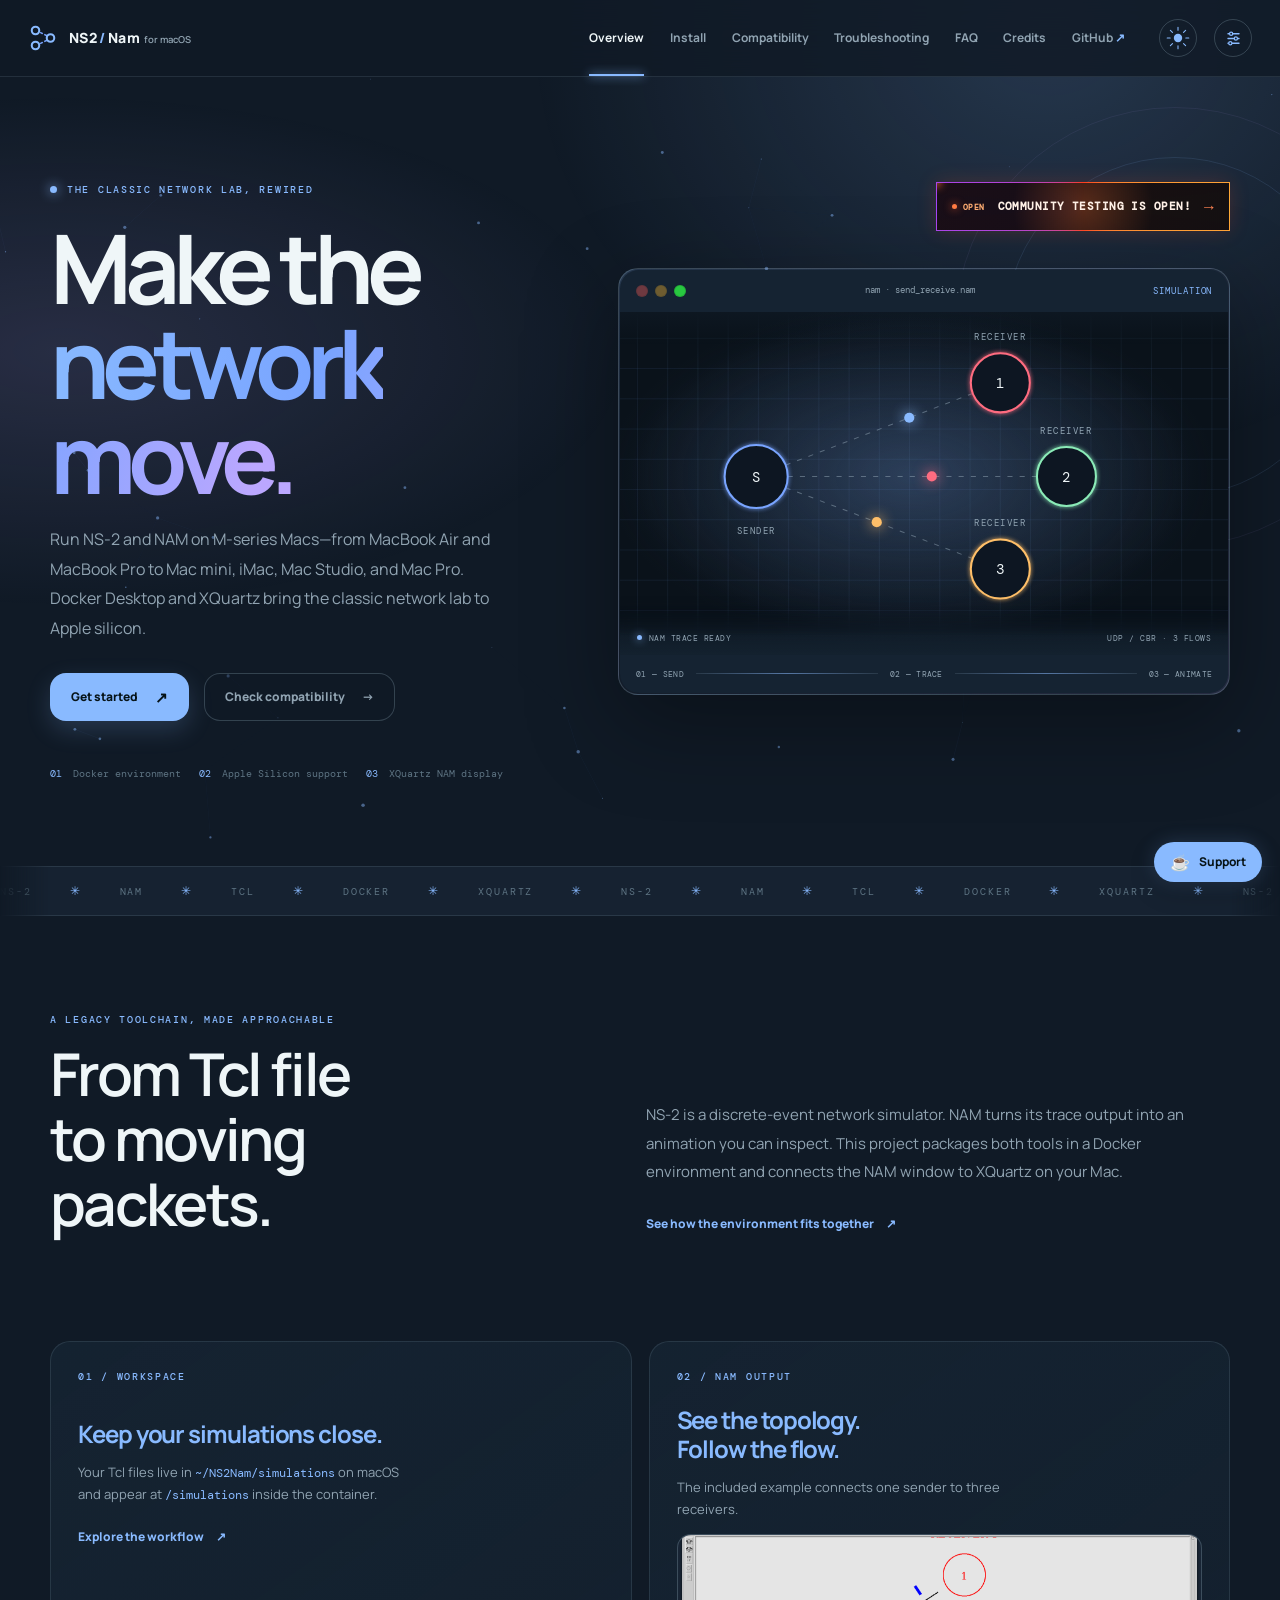
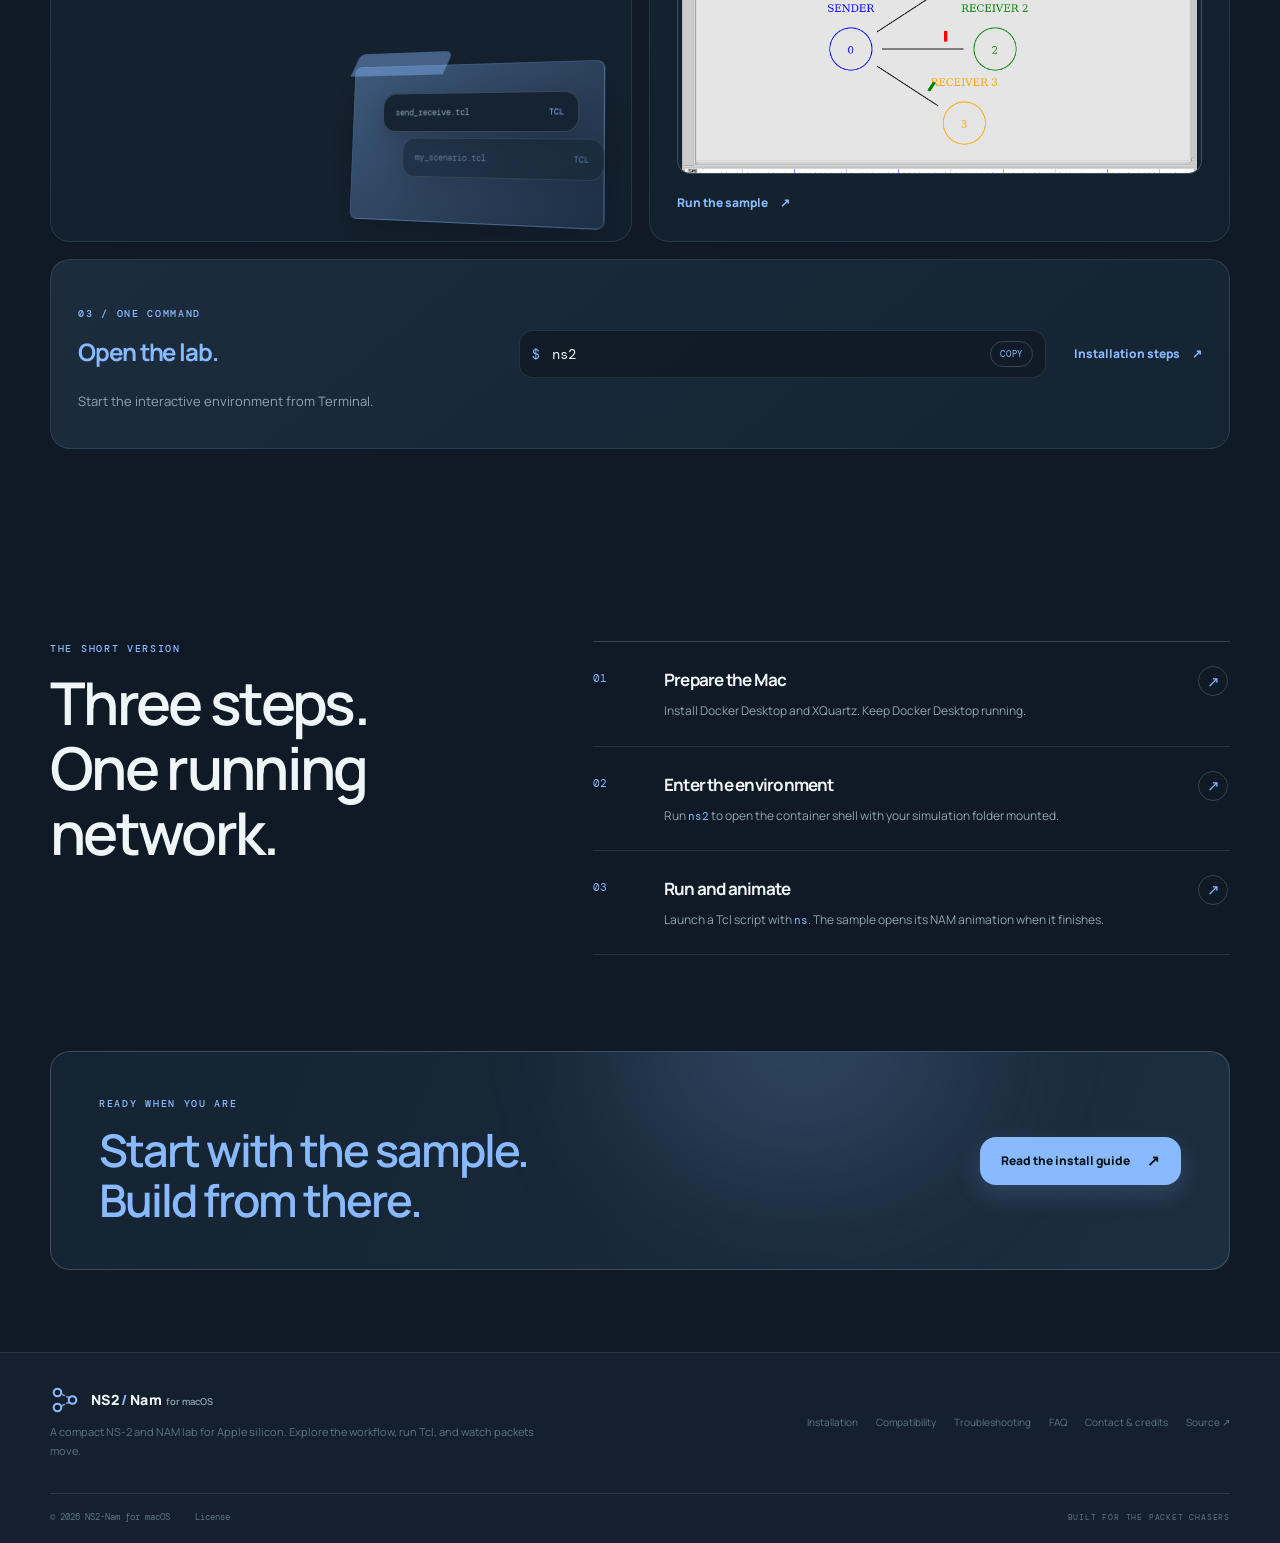
==== commit 4dafc8c2: "Add Community Testing Notice" ====
--- a/website/index.html
+++ b/website/index.html
@@ -13,6 +13,7 @@
   <link rel="stylesheet" href="css/network_window.css?v=20261029-seam-fix-v7">
   <link rel="stylesheet" href="css/common.css?v=20261029-header-glass-soft-v6">
   <link rel="stylesheet" href="css/animation_engine.css?v=20261029-restructure-v1">
+  <link rel="stylesheet" href="community-testing/community-entry.css?v=20261102-isolated-v1">
   <meta property="og:type" content="website">
   <meta property="og:site_name" content="NS2-Nam for macOS">
   <meta property="og:title" content="NS2-Nam for macOS — Network simulation, in motion">
@@ -92,6 +93,7 @@
           <span><b>03</b> XQuartz NAM display</span>
         </div>
       </div>
+      <a class="campaign-entry campaign-entry-home" href="community-testing/" aria-label="Community testing is open for Apple Silicon Macs"><span class="entry-open"><i></i> OPEN</span><span>COMMUNITY TESTING IS OPEN!</span><span class="entry-arrow" aria-hidden="true">→</span><span class="entry-flash" aria-hidden="true"></span></a>
       <div class="hero-visual reveal reveal-delay" aria-label="Sample NAM network animation preview">
         <div class="visual-topline"><span class="window-controls" aria-label="Window controls"><button class="window-control window-close" type="button" disabled aria-label="Close unavailable" tabindex="-1"></button><button class="window-control window-minimize" type="button" disabled aria-label="Minimize unavailable" tabindex="-1"></button><button class="window-control window-zoom" type="button" data-window-action="zoom" aria-label="Zoom network preview" title="Zoom" aria-pressed="false"></button></span><span class="mono window-title">nam · send_receive.nam</span><span class="live-label">SIMULATION</span></div>
         <div class="visual-stage" style="--pan-x: 0px; --pan-y: -10px; --zoom: 1.08; --grid-size: 30.24px;" role="group" aria-label="Network preview. Drag a node to move it, drag empty space to pan, and scroll to zoom. Reload to reset.">
@@ -140,8 +142,9 @@
   </main>
   <footer class="site-footer"><div class="footer-main wrap"><a class="brand" href="index.html"><svg class="brand-mark" aria-hidden="true" viewBox="0 0 32 32"><path class="brand-link" d="M9 8 23 15M9 24 23 17"/><circle class="brand-node" cx="8" cy="8" r="4"/><circle class="brand-node" cx="8" cy="24" r="4"/><circle class="brand-node" cx="24" cy="16" r="4"/></svg><span class="brand-wordmark">NS2<span class="brand-dash">/</span>Nam <span class="brand-platform">for macOS</span></span></a><p>A compact NS-2 and NAM lab for Apple silicon. Explore the workflow, run Tcl, and watch packets move.</p><div class="footer-links"><a href="installation.html">Installation</a><a href="compatibility.html">Compatibility</a><a href="troubleshooting.html">Troubleshooting</a><a href="faq.html">FAQ</a><a href="credits.html">Contact &amp; credits</a><a href="https://github.com/Deeptanu2005/NS2-Nam-MacOS" target="_blank" rel="noopener noreferrer">Source ↗</a></div></div><div class="footer-bottom wrap"><span>© <span data-year></span> NS2-Nam for macOS</span><a href="https://github.com/Deeptanu2005/NS2-Nam-MacOS/blob/main/LICENSE" target="_blank" rel="noopener noreferrer">License</a><span class="mono">BUILT FOR THE PACKET CHASERS</span></div></footer>
   <div class="toast" role="status" aria-live="polite"></div>
-  <script src="js/script.js?v=20261029-footer-route-sync-v1" defer></script>
+  <script src="js/script.js?v=20261102-fluid-entry-v6" defer></script>
   <script src="js/network_window.js?v=20261029-glow-anchor-v7" defer></script>
   <script src="js/animation_engine.js?v=20261029-restructure-v1" defer></script>
+  <script src="community-testing/community-entry.js?v=20261102-isolated-v1" defer></script>
 </body>
 </html>
--- a/website/community-testing/community-entry.css
+++ b/website/community-testing/community-entry.css
@@ -0,0 +1,45 @@
+.campaign-entry{--entry-x:50%;--entry-y:50%;position:relative;isolation:isolate;display:inline-flex;align-items:center;gap:13px;min-height:49px;margin-top:17px;padding:0 15px;border:1px solid transparent;overflow:hidden;color:#fff1e7;text-decoration:none;background:linear-gradient(110deg,rgba(20,12,14,.96),rgba(10,9,16,.96)) padding-box,conic-gradient(from var(--entry-angle,0deg),#ff3c1d,#ffad38,#ff4623,#a044ff,#ff3c1d) border-box;box-shadow:0 0 20px rgba(255,70,29,.18);font:700 11px/1 "DM Mono",monospace;letter-spacing:.04em;transition:transform .3s cubic-bezier(.2,.9,.25,1.2),box-shadow .3s}.campaign-entry:before{content:"";position:absolute;z-index:-1;inset:0;background:radial-gradient(100px circle at var(--entry-x) var(--entry-y),rgba(255,118,51,.4),transparent 70%);opacity:.7}.campaign-entry:after{content:"";position:absolute;z-index:2;left:0;top:0;width:3px;height:3px;border-radius:50%;background:#ffce8c;box-shadow:0 0 9px 3px #ff6c34;offset-path:inset(0 round 0);animation:entry-ember 3s linear infinite;pointer-events:none}.campaign-entry:hover{transform:translate(var(--entry-mx,0),var(--entry-my,-3px));box-shadow:0 0 28px rgba(255,70,29,.32),0 0 44px rgba(143,71,255,.15)}.campaign-entry:active,.campaign-entry.is-compressing{transform:scale(.96)}.campaign-entry .entry-open{display:inline-flex;align-items:center;gap:6px;color:#ffad72;font-size:8px}.campaign-entry .entry-open i{width:5px;height:5px;border-radius:50%;background:#ff7b43;box-shadow:0 0 8px #ff622e;animation:entry-blink 1.6s infinite}.campaign-entry .entry-arrow{color:#ff8352;font-size:16px;transition:transform .2s}.campaign-entry:hover .entry-arrow{transform:translateX(4px)}.campaign-entry .entry-flash{position:absolute;z-index:3;left:var(--entry-x);top:var(--entry-y);width:0;height:0;border-radius:50%;background:rgba(255,175,113,.6);transform:translate(-50%,-50%);pointer-events:none}.campaign-entry.is-compressing .entry-flash{animation:entry-flash .55s ease-out}@keyframes entry-blink{50%{opacity:.4}}@keyframes entry-flash{to{width:380px;height:380px;opacity:0}}@keyframes entry-ember{to{offset-distance:100%}}@media(prefers-reduced-motion:reduce){.campaign-entry,.campaign-entry:after,.campaign-entry .entry-open i{animation:none!important;transition:none!important}}
+
+@property --entry-angle{syntax:"<angle>";inherits:false;initial-value:0deg}.campaign-entry{animation:entry-rotate 6s linear infinite}.campaign-entry:hover{animation-duration:2s}@keyframes entry-rotate{to{--entry-angle:360deg}}
+html[data-theme="light"]:not(.community-campaign-page) .campaign-entry{border-color:transparent;background:linear-gradient(110deg,rgba(20,12,14,.98),rgba(10,9,16,.98)) padding-box,conic-gradient(from var(--entry-angle,0deg),#ff3c1d,#ffad38,#ff4623,#a044ff,#ff3c1d) border-box;color:#fff1e7;box-shadow:0 0 24px rgba(255,70,29,.24),0 12px 30px rgba(82,36,38,.13)}html[data-theme="light"]:not(.community-campaign-page) .campaign-entry:hover{box-shadow:0 0 34px rgba(255,70,29,.34),0 0 48px rgba(143,71,255,.2),0 12px 32px rgba(82,36,38,.16)}
+.hero>.campaign-entry-home{position:absolute;z-index:5;top:105px;right:0;margin:0}
+.installation-hero{padding-bottom:20px}.installation-hero .campaign-entry-installation{display:flex;width:max-content;max-width:100%;margin:18px 0 0}
+@media(max-width:760px){.hero>.campaign-entry-home{top:14px;right:0}}
+@media(max-width:600px){.hero{padding-top:116px}.hero>.campaign-entry-home{top:12px}}
+@media(max-width:430px){.installation-hero .campaign-entry-installation{gap:8px;padding-inline:9px;font-size:9px}}
+
+/* Launch the testing page from the CTA itself. */
+.community-entry-dimmer{position:fixed;z-index:10000;inset:0;background:rgba(7,6,10,.58);backdrop-filter:blur(10px);opacity:0;transition:opacity .46s ease;cursor:progress;pointer-events:auto}
+.community-entry-dimmer.is-active{opacity:1}
+.community-intro-loader{position:fixed;z-index:10002;inset:0;display:none;place-content:center;justify-items:center;gap:25px;overflow:hidden;background:radial-gradient(ellipse at 50% 50%,rgba(53,24,31,.96),rgba(12,9,13,.99) 64%);color:#fff1e7;opacity:1;filter:blur(0);transition:opacity .48s cubic-bezier(.2,.8,.2,1),filter .48s ease;pointer-events:auto}
+html.community-intro-active .community-intro-loader{display:grid}
+.community-intro-loader::before{position:absolute;inset:-25%;background:radial-gradient(ellipse at 50% 50%,rgba(255,79,47,.14),transparent 30%),radial-gradient(ellipse at 48% 48%,rgba(160,68,255,.1),transparent 48%);content:"";animation:entry-intro-aura 2.4s ease-in-out infinite alternate}
+.community-intro-loader>*{z-index:1}
+.community-intro-loader .entry-loader-copy b{font-size:clamp(12px,2vw,16px)}
+.community-intro-loader.is-leaving{opacity:0;filter:blur(14px);pointer-events:none}
+html.community-intro-delay:not(.community-from-entry) .community-page>.breadcrumbs{animation-delay:1.36s}
+html.community-intro-delay:not(.community-from-entry) .community-hero>.eyebrow{animation-delay:1.42s}
+html.community-intro-delay:not(.community-from-entry) .community-hero-layout>div:first-child{animation-delay:1.58s}
+html.community-intro-delay:not(.community-from-entry) .community-hero-layout .silicon-laptop{animation-delay:1.66s}
+html.community-intro-delay:not(.community-from-entry) .community-scroll-reveal.is-visible{transition-delay:calc(1.34s + var(--community-reveal-delay,0ms))}
+@keyframes entry-intro-aura{to{transform:scale(1.12);opacity:.58}}
+.community-entry-portal{position:fixed!important;z-index:10001!important;top:var(--portal-y)!important;left:var(--portal-x)!important;display:flex!important;width:var(--portal-width)!important;height:var(--portal-height)!important;min-height:0!important;max-width:none!important;margin:0!important;padding:0 15px!important;overflow:hidden!important;transform:none!important;transition:top 1.12s cubic-bezier(.2,1.38,.34,1),left 1.12s cubic-bezier(.2,1.38,.34,1),width 1.12s cubic-bezier(.2,1.38,.34,1),height 1.12s cubic-bezier(.2,1.38,.34,1),filter .8s ease,box-shadow .9s ease,border-radius .8s cubic-bezier(.2,1.38,.34,1);pointer-events:none}
+.community-entry-portal> :not(.entry-flash):not(.entry-loader){transition:opacity .2s ease,transform .38s cubic-bezier(.2,.8,.2,1),filter .3s ease}
+.community-entry-portal.is-expanded{top:0!important;left:0!important;width:100vw!important;height:100vh!important;height:100dvh!important;border-radius:28px!important;filter:blur(0);box-shadow:0 0 100px rgba(255,70,29,.4),0 0 180px rgba(160,68,255,.28)}
+.community-entry-portal.is-expanded> :not(.entry-flash):not(.entry-loader){opacity:0;transform:scale(.76) rotate(-4deg);filter:blur(8px)}
+.community-entry-portal.is-settled{border-radius:0!important;filter:blur(3px);box-shadow:0 0 130px rgba(255,70,29,.36),0 0 220px rgba(160,68,255,.3)}
+.community-entry-portal.is-expanded::before{background:radial-gradient(ellipse at 50% 50%,rgba(255,118,51,.48),rgba(160,68,255,.22) 35%,transparent 72%);opacity:1}
+.entry-loader{position:absolute;z-index:4;top:50%;left:50%;display:grid;justify-items:center;gap:26px;min-width:280px;color:#fff1e7;opacity:0;transform:translate(-50%,-44%) scale(.55) rotate(-8deg);filter:blur(16px);transition:opacity .6s ease,transform .9s cubic-bezier(.16,1.35,.3,1),filter .65s ease;pointer-events:none}
+.community-entry-portal.is-loading .entry-loader{opacity:1;transform:translate(-50%,-50%) scale(1) rotate(0);filter:blur(0)}
+.entry-loader-orbit{position:relative;width:78px;height:78px;border:1px solid rgba(255,233,219,.18);border-radius:50%;box-shadow:0 0 34px rgba(255,93,47,.12),inset 0 0 24px rgba(160,68,255,.08);animation:entry-orbit-breathe 1.6s ease-in-out infinite}
+.entry-loader-orbit::before,.entry-loader-orbit::after{position:absolute;inset:8px;border:1px solid transparent;border-top-color:#ff784c;border-right-color:#ffad38;border-radius:50%;content:"";animation:entry-orbit-spin 1.15s cubic-bezier(.65,.05,.36,1) infinite}
+.entry-loader-orbit::after{inset:17px;border-top-color:#f04488;border-right-color:#a04dff;animation-duration:1.8s;animation-direction:reverse}
+.entry-loader-orbit i{position:absolute;top:2px;left:35px;width:7px;height:7px;border-radius:50%;background:#ffbe72;box-shadow:0 0 14px 4px rgba(255,100,55,.75);transform-origin:3px 37px;animation:entry-orbit-spin 2.3s linear infinite}
+.entry-loader-orbit i:nth-child(2){background:#f04488;box-shadow:0 0 13px 4px rgba(240,68,136,.65);animation-duration:3s;animation-direction:reverse}
+.entry-loader-orbit i:nth-child(3){background:#a04dff;box-shadow:0 0 13px 4px rgba(160,77,255,.65);animation-duration:3.8s}
+.entry-loader-copy{display:grid;justify-items:center;gap:9px;text-align:center}
+.entry-loader-copy b{font:700 14px/1.2 "DM Mono",monospace;letter-spacing:.08em;text-transform:uppercase}
+.entry-loader-copy i{color:rgba(255,225,208,.58);font:500 9px/1.2 "DM Mono",monospace;letter-spacing:.18em;font-style:normal}
+@keyframes entry-orbit-spin{to{transform:rotate(360deg)}}
+@keyframes entry-orbit-breathe{50%{transform:scale(1.09);box-shadow:0 0 48px rgba(255,93,47,.24),inset 0 0 28px rgba(160,68,255,.16)}}
+@media(prefers-reduced-motion:reduce){.community-entry-dimmer,.community-entry-portal,.community-intro-loader{transition:none!important}.community-intro-loader::before,.entry-loader-orbit,.entry-loader-orbit::before,.entry-loader-orbit::after,.entry-loader-orbit i{animation:none!important}}
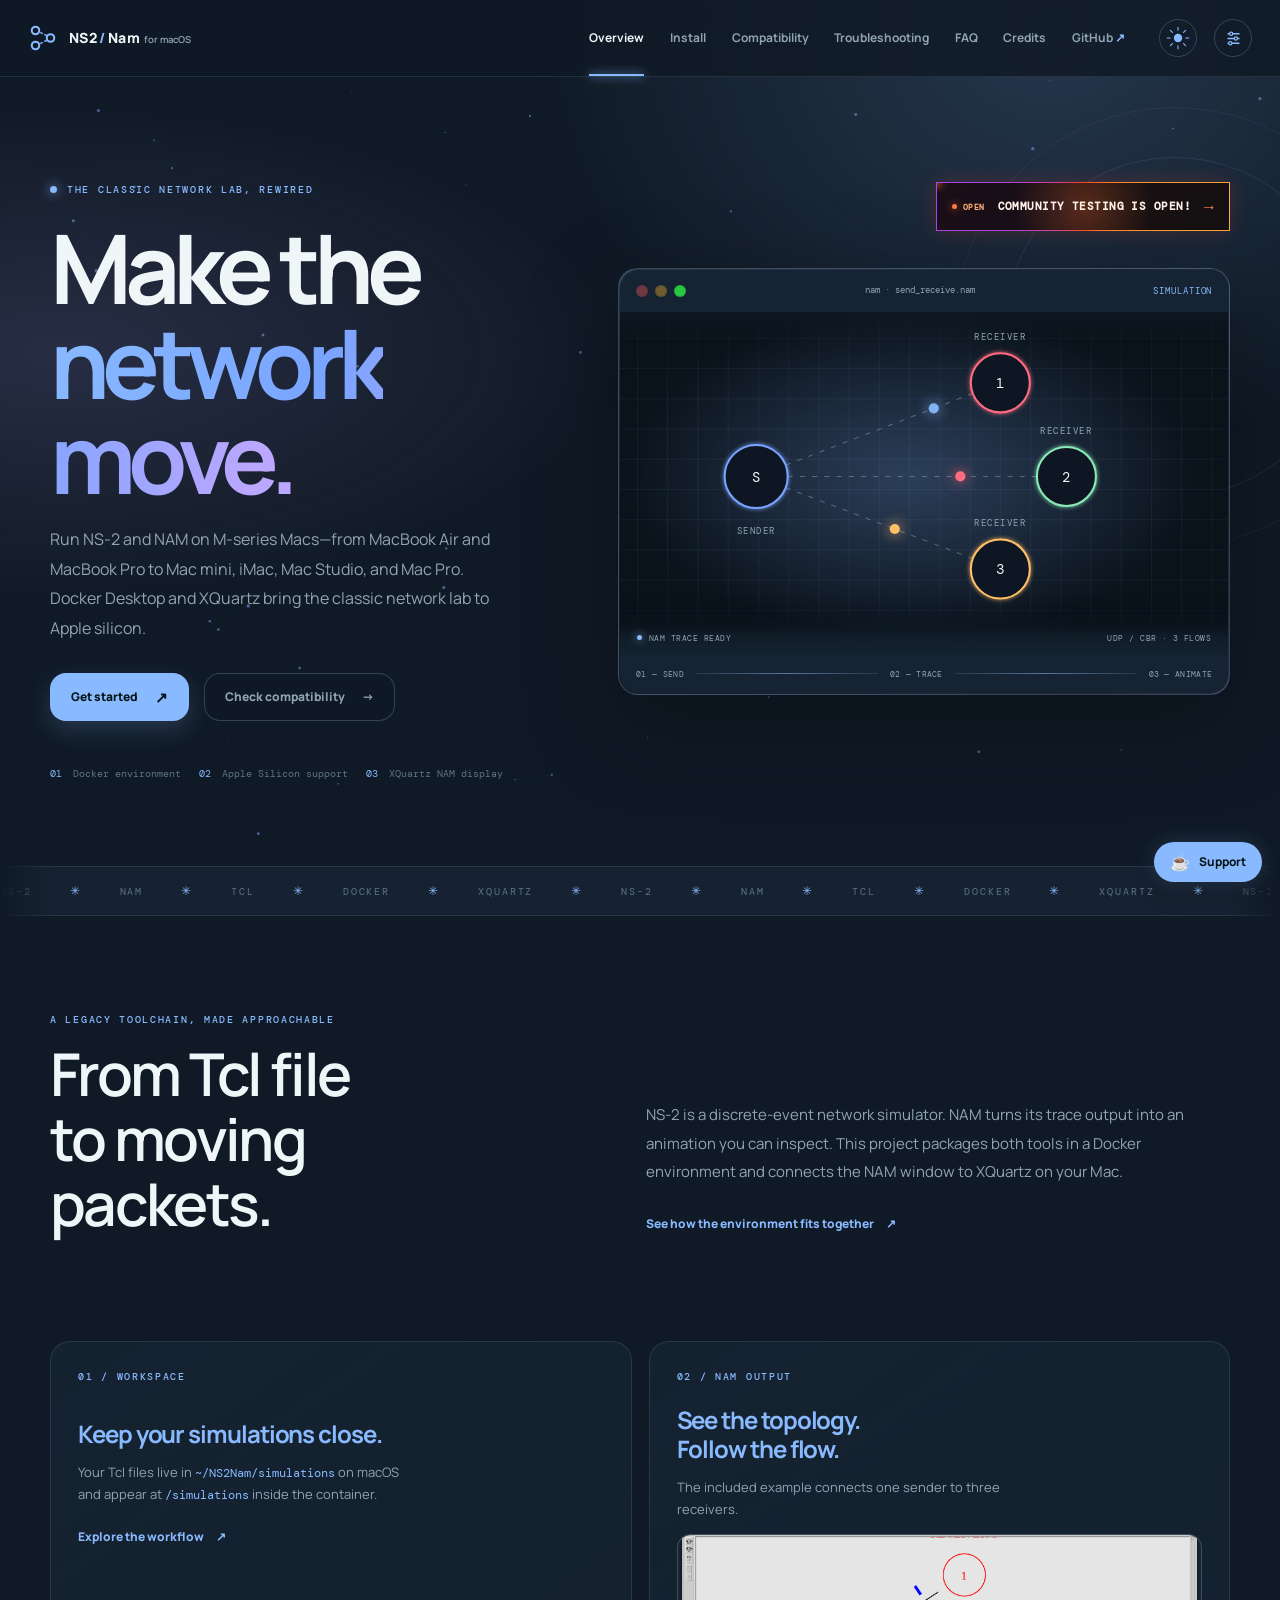
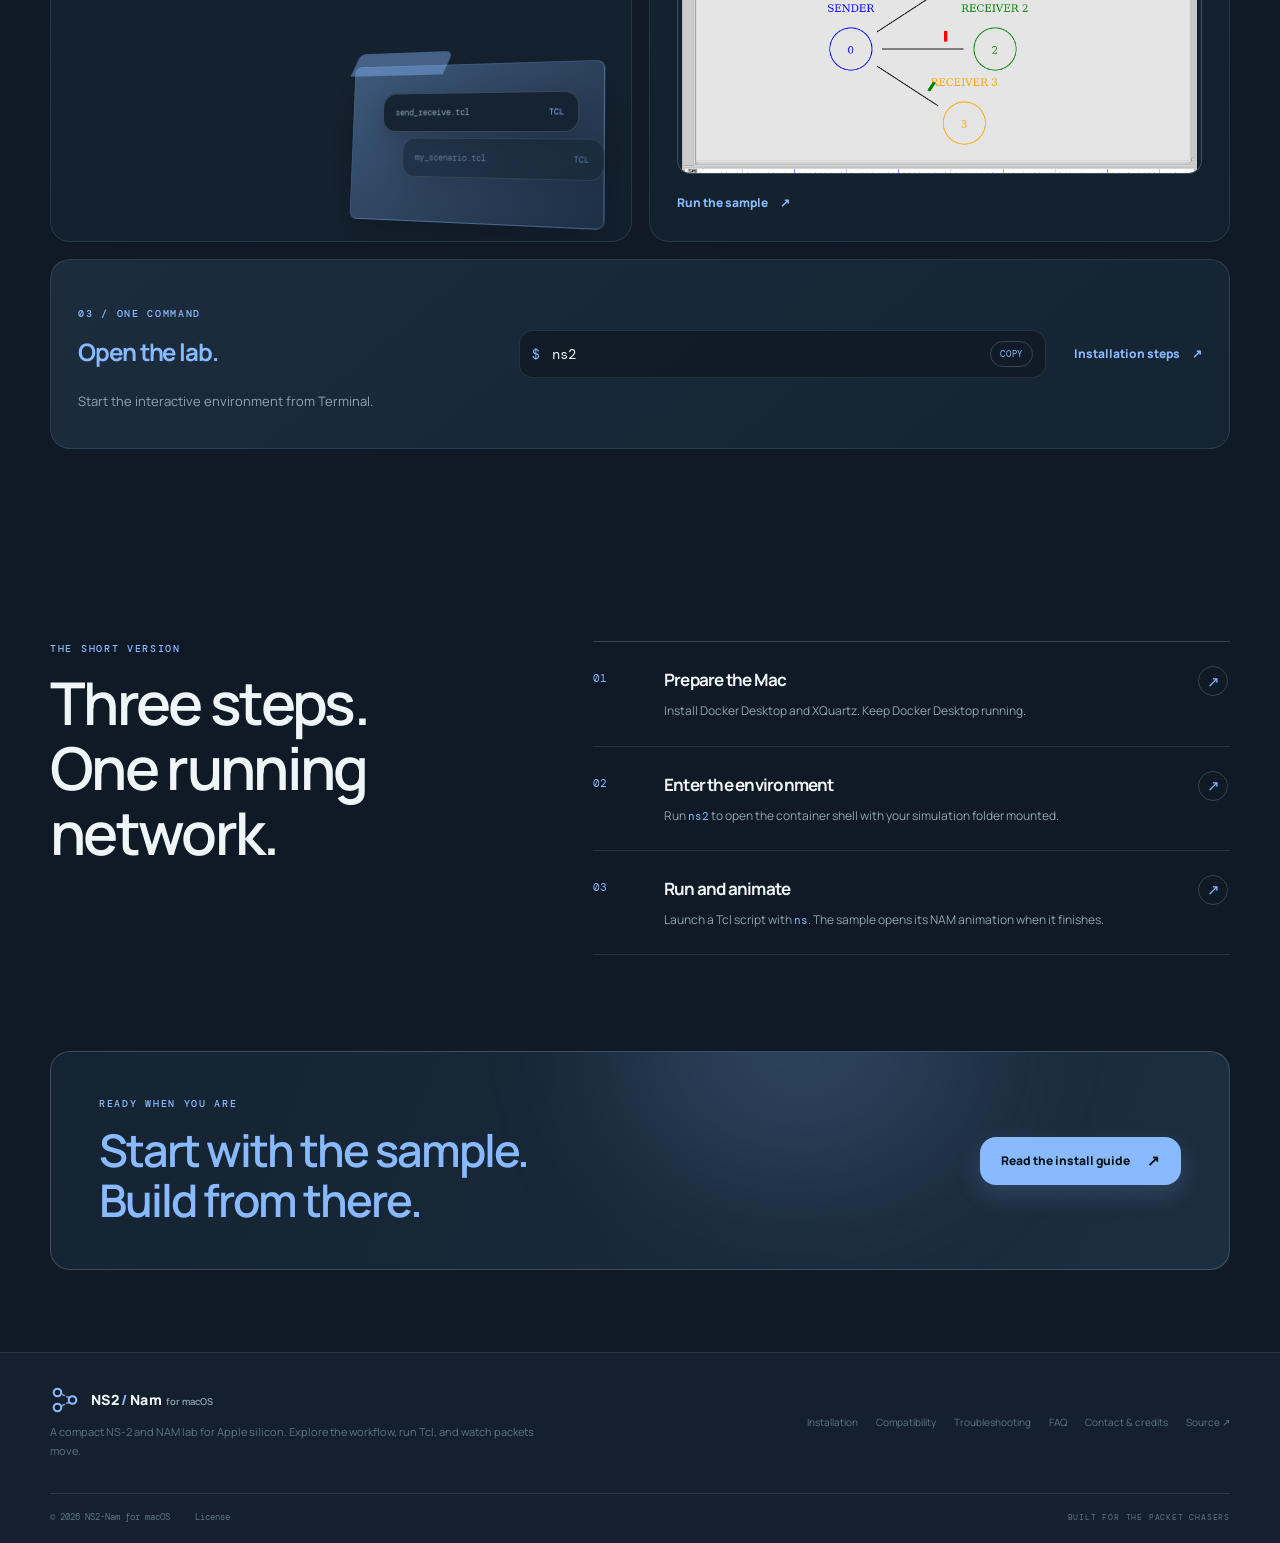
==== commit 450b7971: "Add Community Testing Notice" ====
--- a/website/index.html
+++ b/website/index.html
@@ -11,9 +11,9 @@
   <link rel="preconnect" href="https://fonts.gstatic.com" crossorigin>
   <link href="https://fonts.googleapis.com/css2?family=DM+Mono:wght@400;500&family=Manrope:wght@400;500;600;700;800&display=swap" rel="stylesheet">
   <link rel="stylesheet" href="css/network_window.css?v=20261029-seam-fix-v7">
-  <link rel="stylesheet" href="css/common.css?v=20261029-header-glass-soft-v6">
+  <link rel="stylesheet" href="css/common.css?v=20261102-header-blur-fade-v7">
   <link rel="stylesheet" href="css/animation_engine.css?v=20261029-restructure-v1">
-  <link rel="stylesheet" href="community-testing/community-entry.css?v=20261102-isolated-v1">
+  <link rel="stylesheet" href="community-testing/community-entry.css?v=20261102-entry-restore-v2">
   <meta property="og:type" content="website">
   <meta property="og:site_name" content="NS2-Nam for macOS">
   <meta property="og:title" content="NS2-Nam for macOS — Network simulation, in motion">
@@ -145,6 +145,6 @@
   <script src="js/script.js?v=20261102-fluid-entry-v6" defer></script>
   <script src="js/network_window.js?v=20261029-glow-anchor-v7" defer></script>
   <script src="js/animation_engine.js?v=20261029-restructure-v1" defer></script>
-  <script src="community-testing/community-entry.js?v=20261102-isolated-v1" defer></script>
+  <script src="community-testing/community-entry.js?v=20261102-entry-restore-v2" defer></script>
 </body>
 </html>
--- a/website/css/common.css
+++ b/website/css/common.css
@@ -122,10 +122,12 @@
 .scroll-meter { position: fixed; inset: 0 0 auto; z-index: 100; height: 2px; pointer-events: none; }
 .scroll-meter span { display: block; width: 0; height: 100%; background: linear-gradient(90deg, var(--cyan), var(--blue), var(--violet)); box-shadow: 0 0 12px var(--cyan); }
 .site-header { --nav-edge-height: 76px; position: sticky; top: 0; z-index: 50; margin-top: 0; border-bottom: 1px solid var(--line); background: color-mix(in srgb, var(--bg) 83%, transparent); -webkit-backdrop-filter: blur(20px); backdrop-filter: blur(20px); transition: top .7s cubic-bezier(.2,.8,.2,1), border-color .5s ease, background .5s ease, backdrop-filter .5s ease; }
+.site-header::after { position: absolute; z-index: 0; inset: -22px 0 18px; background: radial-gradient(ellipse at 50% 0%, color-mix(in srgb, var(--cyan) 7%, transparent), transparent 72%), linear-gradient(to bottom, color-mix(in srgb, var(--bg) 24%, transparent) 0%, color-mix(in srgb, var(--bg) 20%, transparent) 48%, color-mix(in srgb, var(--bg) 10%, transparent) 78%, transparent 100%); -webkit-backdrop-filter: blur(8px) saturate(1.12); backdrop-filter: blur(8px) saturate(1.12); -webkit-mask-image: linear-gradient(to bottom, #000 0%, #000 52%, rgba(0,0,0,.88) 62%, rgba(0,0,0,.68) 74%, rgba(0,0,0,.42) 86%, rgba(0,0,0,.16) 96%, transparent 100%); mask-image: linear-gradient(to bottom, #000 0%, #000 52%, rgba(0,0,0,.88) 62%, rgba(0,0,0,.68) 74%, rgba(0,0,0,.42) 86%, rgba(0,0,0,.16) 96%, transparent 100%); content: ""; opacity: 0; pointer-events: none; transition: opacity .42s ease; }
+.site-header > .nav-shell { position: relative; z-index: 1; }
 html.options-overlay-open .site-header:not(.is-floating) { background: color-mix(in srgb, var(--bg) 96%, transparent); -webkit-backdrop-filter: none; backdrop-filter: none; }
 .nav-shell { width: min(1320px, calc(100% - 56px)); height: 76px; margin: auto; display: flex; align-items: center; gap: 34px; transition: width .65s cubic-bezier(.2,.8,.2,1), height .55s cubic-bezier(.2,.8,.2,1), margin .55s cubic-bezier(.2,.8,.2,1), padding .55s cubic-bezier(.2,.8,.2,1), border-radius .65s cubic-bezier(.2,.8,.2,1), border-color .45s, background .45s, box-shadow .55s; }
 .site-header.is-floating { --nav-edge-height: 58px; --nav-blur-bottom-gap: 18px; --nav-glass-fill: color-mix(in srgb, var(--bg) 83%, transparent); --nav-glass-blur: blur(20px); --nav-glass-depth: 0 14px 38px rgba(0, 0, 0, .24), 0 3px 10px rgba(0, 0, 0, .12), inset 0 1px 0 color-mix(in srgb, white 8%, transparent); height: 76px; top: 16px; margin-top: 0; border-color: transparent; background: transparent; -webkit-backdrop-filter: none; backdrop-filter: none; }
-.site-header.is-floating::after { position: absolute; z-index: 0; inset: -22px 0 var(--nav-blur-bottom-gap); background: radial-gradient(ellipse at 50% 0%, color-mix(in srgb, var(--cyan) 7%, transparent), transparent 72%), linear-gradient(to bottom, color-mix(in srgb, var(--bg) 24%, transparent) 0%, color-mix(in srgb, var(--bg) 20%, transparent) 48%, color-mix(in srgb, var(--bg) 10%, transparent) 78%, transparent 100%); -webkit-backdrop-filter: blur(8px) saturate(1.12); backdrop-filter: blur(8px) saturate(1.12); -webkit-mask-image: linear-gradient(to bottom, #000 0%, #000 52%, rgba(0,0,0,.88) 62%, rgba(0,0,0,.68) 74%, rgba(0,0,0,.42) 86%, rgba(0,0,0,.16) 96%, transparent 100%); mask-image: linear-gradient(to bottom, #000 0%, #000 52%, rgba(0,0,0,.88) 62%, rgba(0,0,0,.68) 74%, rgba(0,0,0,.42) 86%, rgba(0,0,0,.16) 96%, transparent 100%); content: ""; pointer-events: none; }
+.site-header.is-floating::after { inset: -22px 0 var(--nav-blur-bottom-gap); opacity: 1; }
 .site-header.is-floating .nav-shell { position: relative; z-index: 1; width: min(1140px, calc(100% - 184px)); height: 58px; margin: 0 0 0 max(24px, calc((100% - 1276px) / 2)); padding-inline: 20px; border: 0; border-radius: 999px; background: transparent; box-shadow: none; transition: width .65s cubic-bezier(.2,.8,.2,1), height .55s cubic-bezier(.2,.8,.2,1), margin .55s cubic-bezier(.2,.8,.2,1), padding .55s cubic-bezier(.2,.8,.2,1), border-radius .65s cubic-bezier(.2,.8,.2,1);  }
 .site-header.is-floating .nav-shell::before { position: absolute; z-index: 0; inset: 0; border: 1px solid var(--line-strong); border-radius: inherit; background: var(--nav-glass-fill); -webkit-backdrop-filter: blur(20px); backdrop-filter: blur(20px); box-shadow: var(--nav-glass-depth); content: ""; pointer-events: none; }
 .site-header.is-floating .nav-shell > * { z-index: 1; }
@@ -532,6 +534,7 @@
 .feature-grid .reveal:nth-child(2) { transition-delay: .12s; }
 .feature-grid .reveal:nth-child(3) { transition-delay: .24s; }
 @media (prefers-reduced-motion: reduce) {
+  .site-header::after { transition: none !important; }
   *, *::before, *::after { scroll-behavior: auto !important;   transition-duration: .01ms !important; }
   .reveal { opacity: 1; transform: none; }
 }
--- a/website/community-testing/community-entry.css
+++ b/website/community-testing/community-entry.css
@@ -1,4 +1,12 @@
 .campaign-entry{--entry-x:50%;--entry-y:50%;position:relative;isolation:isolate;display:inline-flex;align-items:center;gap:13px;min-height:49px;margin-top:17px;padding:0 15px;border:1px solid transparent;overflow:hidden;color:#fff1e7;text-decoration:none;background:linear-gradient(110deg,rgba(20,12,14,.96),rgba(10,9,16,.96)) padding-box,conic-gradient(from var(--entry-angle,0deg),#ff3c1d,#ffad38,#ff4623,#a044ff,#ff3c1d) border-box;box-shadow:0 0 20px rgba(255,70,29,.18);font:700 11px/1 "DM Mono",monospace;letter-spacing:.04em;transition:transform .3s cubic-bezier(.2,.9,.25,1.2),box-shadow .3s}.campaign-entry:before{content:"";position:absolute;z-index:-1;inset:0;background:radial-gradient(100px circle at var(--entry-x) var(--entry-y),rgba(255,118,51,.4),transparent 70%);opacity:.7}.campaign-entry:after{content:"";position:absolute;z-index:2;left:0;top:0;width:3px;height:3px;border-radius:50%;background:#ffce8c;box-shadow:0 0 9px 3px #ff6c34;offset-path:inset(0 round 0);animation:entry-ember 3s linear infinite;pointer-events:none}.campaign-entry:hover{transform:translate(var(--entry-mx,0),var(--entry-my,-3px));box-shadow:0 0 28px rgba(255,70,29,.32),0 0 44px rgba(143,71,255,.15)}.campaign-entry:active,.campaign-entry.is-compressing{transform:scale(.96)}.campaign-entry .entry-open{display:inline-flex;align-items:center;gap:6px;color:#ffad72;font-size:8px}.campaign-entry .entry-open i{width:5px;height:5px;border-radius:50%;background:#ff7b43;box-shadow:0 0 8px #ff622e;animation:entry-blink 1.6s infinite}.campaign-entry .entry-arrow{color:#ff8352;font-size:16px;transition:transform .2s}.campaign-entry:hover .entry-arrow{transform:translateX(4px)}.campaign-entry .entry-flash{position:absolute;z-index:3;left:var(--entry-x);top:var(--entry-y);width:0;height:0;border-radius:50%;background:rgba(255,175,113,.6);transform:translate(-50%,-50%);pointer-events:none}.campaign-entry.is-compressing .entry-flash{animation:entry-flash .55s ease-out}@keyframes entry-blink{50%{opacity:.4}}@keyframes entry-flash{to{width:380px;height:380px;opacity:0}}@keyframes entry-ember{to{offset-distance:100%}}@media(prefers-reduced-motion:reduce){.campaign-entry,.campaign-entry:after,.campaign-entry .entry-open i{animation:none!important;transition:none!important}}
+.campaign-entry.email-entry{background:linear-gradient(110deg,rgba(12,16,27,.97),rgba(9,10,22,.97)) padding-box,conic-gradient(from var(--entry-angle,0deg),#28d9ff,#7272ff,#c44dff,#36baff,#28d9ff) border-box;box-shadow:0 0 20px rgba(64,146,255,.2)}
+.campaign-entry.email-entry:before{background:radial-gradient(110px circle at var(--entry-x) var(--entry-y),rgba(70,170,255,.42),transparent 70%)}
+.campaign-entry.email-entry:after{background:#a7eaff;box-shadow:0 0 9px 3px #4c92ff}
+.campaign-entry.email-entry:hover{box-shadow:0 0 28px rgba(62,164,255,.34),0 0 44px rgba(151,70,255,.2)}
+.campaign-entry.email-entry .entry-open{color:#9be8ff}
+.campaign-entry.email-entry .entry-open i{background:#55cfff;box-shadow:0 0 8px #4c92ff}
+.campaign-entry.email-entry .entry-arrow{color:#7bdcff}
+.campaign-entry.email-entry .entry-flash{background:rgba(125,211,255,.62)}
 
 @property --entry-angle{syntax:"<angle>";inherits:false;initial-value:0deg}.campaign-entry{animation:entry-rotate 6s linear infinite}.campaign-entry:hover{animation-duration:2s}@keyframes entry-rotate{to{--entry-angle:360deg}}
 html[data-theme="light"]:not(.community-campaign-page) .campaign-entry{border-color:transparent;background:linear-gradient(110deg,rgba(20,12,14,.98),rgba(10,9,16,.98)) padding-box,conic-gradient(from var(--entry-angle,0deg),#ff3c1d,#ffad38,#ff4623,#a044ff,#ff3c1d) border-box;color:#fff1e7;box-shadow:0 0 24px rgba(255,70,29,.24),0 12px 30px rgba(82,36,38,.13)}html[data-theme="light"]:not(.community-campaign-page) .campaign-entry:hover{box-shadow:0 0 34px rgba(255,70,29,.34),0 0 48px rgba(143,71,255,.2),0 12px 32px rgba(82,36,38,.16)}
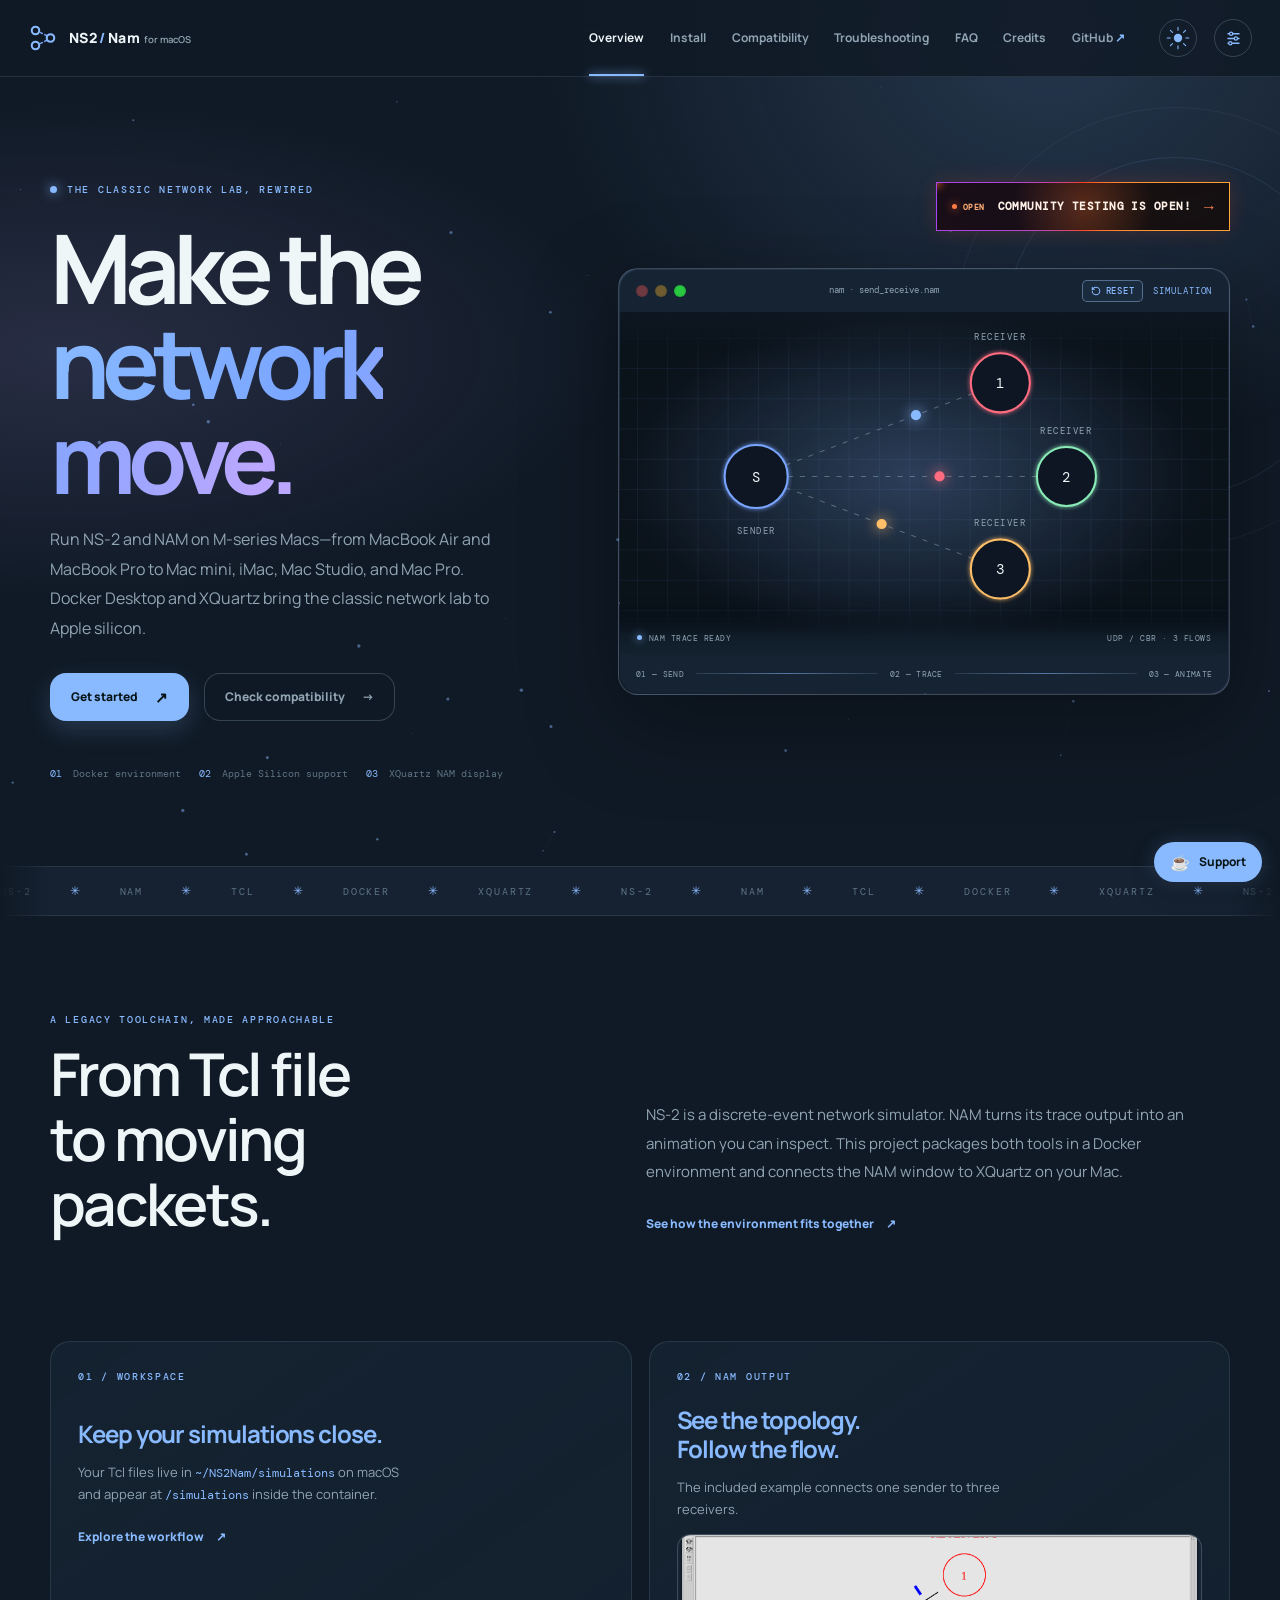
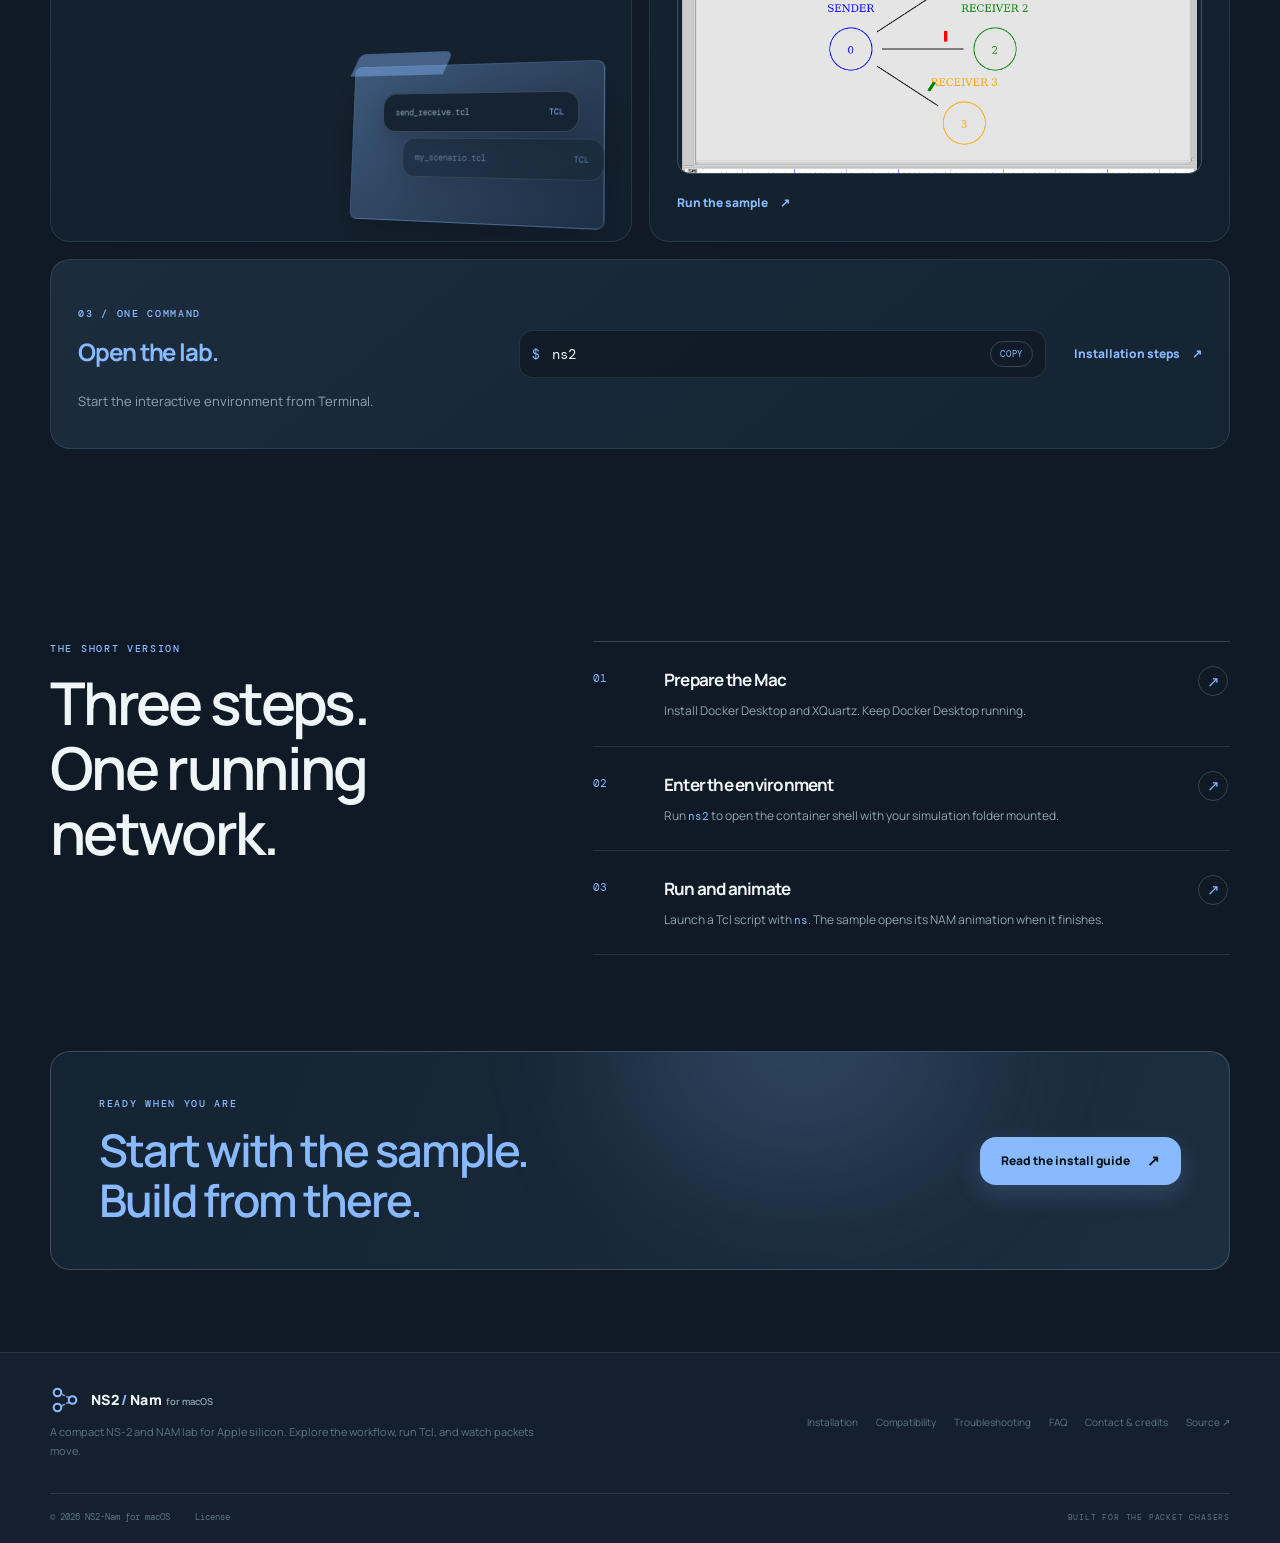
==== commit cf31a4ec: "Bug fixes" ====
--- a/website/index.html
+++ b/website/index.html
@@ -95,8 +95,8 @@
       </div>
       <a class="campaign-entry campaign-entry-home" href="community-testing/" aria-label="Community testing is open for Apple Silicon Macs"><span class="entry-open"><i></i> OPEN</span><span>COMMUNITY TESTING IS OPEN!</span><span class="entry-arrow" aria-hidden="true">→</span><span class="entry-flash" aria-hidden="true"></span></a>
       <div class="hero-visual reveal reveal-delay" aria-label="Sample NAM network animation preview">
-        <div class="visual-topline"><span class="window-controls" aria-label="Window controls"><button class="window-control window-close" type="button" disabled aria-label="Close unavailable" tabindex="-1"></button><button class="window-control window-minimize" type="button" disabled aria-label="Minimize unavailable" tabindex="-1"></button><button class="window-control window-zoom" type="button" data-window-action="zoom" aria-label="Zoom network preview" title="Zoom" aria-pressed="false"></button></span><span class="mono window-title">nam · send_receive.nam</span><span class="live-label">SIMULATION</span></div>
-        <div class="visual-stage" style="--pan-x: 0px; --pan-y: -10px; --zoom: 1.08; --grid-size: 30.24px;" role="group" aria-label="Network preview. Drag a node to move it, drag empty space to pan, and scroll to zoom. Reload to reset.">
+        <div class="visual-topline"><span class="window-controls" aria-label="Window controls"><button class="window-control window-close" type="button" disabled aria-label="Close unavailable" tabindex="-1"></button><button class="window-control window-minimize" type="button" disabled aria-label="Minimize unavailable" tabindex="-1"></button><button class="window-control window-zoom" type="button" data-window-action="zoom" aria-label="Zoom network preview" title="Zoom" aria-pressed="false"></button></span><span class="mono window-title">nam · send_receive.nam</span><div class="visual-actions"><button class="window-reset-btn" type="button" data-window-action="reset" aria-label="Reset node positions to normal" title="Reset node positions"><svg class="reset-icon" aria-hidden="true" viewBox="0 0 24 24" width="10" height="10" fill="none" stroke="currentColor" stroke-width="2.5" stroke-linecap="round" stroke-linejoin="round"><path d="M3 12a9 9 0 1 0 9-9 9.75 9.75 0 0 0-6.74 2.74L3 8"/><path d="M3 3v5h5"/></svg><span>RESET</span></button><span class="live-label">SIMULATION</span></div></div>
+        <div class="visual-stage" style="--pan-x: 0px; --pan-y: -10px; --zoom: 1.08; --grid-size: 30.24px;" role="group" aria-label="Network preview. Drag a node to move it, drag empty space to pan, scroll to zoom, and click reset to restore default positions.">
           <div class="scanline"></div>
           <svg class="route-overlay" viewBox="0 0 620 365" role="img" aria-label="One sender connected to three receivers">
             <defs><filter id="glow" x="-35%" y="-35%" width="170%" height="170%"><feGaussianBlur stdDeviation="2.2" result="blur"/><feMerge><feMergeNode in="blur"/><feMergeNode in="SourceGraphic"/></feMerge></filter></defs>
@@ -142,8 +142,8 @@
   </main>
   <footer class="site-footer"><div class="footer-main wrap"><a class="brand" href="index.html"><svg class="brand-mark" aria-hidden="true" viewBox="0 0 32 32"><path class="brand-link" d="M9 8 23 15M9 24 23 17"/><circle class="brand-node" cx="8" cy="8" r="4"/><circle class="brand-node" cx="8" cy="24" r="4"/><circle class="brand-node" cx="24" cy="16" r="4"/></svg><span class="brand-wordmark">NS2<span class="brand-dash">/</span>Nam <span class="brand-platform">for macOS</span></span></a><p>A compact NS-2 and NAM lab for Apple silicon. Explore the workflow, run Tcl, and watch packets move.</p><div class="footer-links"><a href="installation.html">Installation</a><a href="compatibility.html">Compatibility</a><a href="troubleshooting.html">Troubleshooting</a><a href="faq.html">FAQ</a><a href="credits.html">Contact &amp; credits</a><a href="https://github.com/Deeptanu2005/NS2-Nam-MacOS" target="_blank" rel="noopener noreferrer">Source ↗</a></div></div><div class="footer-bottom wrap"><span>© <span data-year></span> NS2-Nam for macOS</span><a href="https://github.com/Deeptanu2005/NS2-Nam-MacOS/blob/main/LICENSE" target="_blank" rel="noopener noreferrer">License</a><span class="mono">BUILT FOR THE PACKET CHASERS</span></div></footer>
   <div class="toast" role="status" aria-live="polite"></div>
-  <script src="js/script.js?v=20261102-fluid-entry-v6" defer></script>
-  <script src="js/network_window.js?v=20261029-glow-anchor-v7" defer></script>
+  <script src="js/script.js?v=20261116-sound-vol-v1" defer></script>
+  <script src="js/network_window.js?v=20261116-sound-vol-v1" defer></script>
   <script src="js/animation_engine.js?v=20261029-restructure-v1" defer></script>
   <script src="community-testing/community-entry.js?v=20261102-entry-restore-v2" defer></script>
 </body>
--- a/website/css/network_window.css
+++ b/website/css/network_window.css
@@ -12,6 +12,58 @@
 .window-control:focus-visible { outline: 2px solid white; outline-offset: 2px; }
 .window-close { background: #ff5f57; }.window-close::before { content: "×"; }.window-minimize { background: #febc2e; }.window-minimize::before { content: "−"; }.window-zoom { background: #28c840; }.window-zoom::before { content: "+"; }
 .visual-topline .window-title { text-align: center; }
+.visual-actions { display: flex; align-items: center; gap: 10px; }
+.window-reset-btn {
+  display: inline-flex;
+  align-items: center;
+  gap: 5px;
+  height: 22px;
+  padding: 0 8px;
+  border: 1px solid color-mix(in srgb, var(--cyan) 28%, var(--line-strong));
+  border-radius: 5px;
+  background: color-mix(in srgb, var(--cyan) 6%, transparent);
+  color: var(--cyan);
+  font: 500 9px/1 var(--mono);
+  letter-spacing: .08em;
+  cursor: pointer;
+  transition: background .18s, border-color .18s, color .18s, transform .16s, box-shadow .18s;
+  user-select: none;
+}
+.window-reset-btn:hover {
+  background: color-mix(in srgb, var(--cyan) 16%, transparent);
+  border-color: var(--cyan);
+  color: #fff;
+  transform: translateY(-1px);
+}
+.window-reset-btn:hover .reset-icon {
+  transform: rotate(-90deg);
+}
+.window-reset-btn:active {
+  transform: translateY(0) scale(.96);
+}
+.window-reset-btn:focus-visible {
+  outline: 2px solid var(--cyan);
+  outline-offset: 2px;
+}
+.window-reset-btn:disabled {
+  opacity: .38;
+  cursor: default;
+  pointer-events: none;
+  transform: none;
+}
+.reset-icon {
+  flex: 0 0 auto;
+  transition: transform .3s cubic-bezier(.2,.8,.2,1);
+}
+[data-theme="light"] .window-reset-btn {
+  background: color-mix(in srgb, var(--cyan) 9%, #fff);
+  border-color: color-mix(in srgb, var(--cyan) 35%, var(--line));
+  color: var(--cyan);
+}
+[data-theme="light"] .window-reset-btn:hover {
+  background: var(--cyan);
+  color: #fff;
+}
 .live-label { color: var(--cyan); font: 9px var(--mono); letter-spacing: .1em; }
 .visual-stage { position: relative; overflow: hidden; display: grid; place-items: center; min-height: 330px; cursor: grab; touch-action: none; user-select: none; background: radial-gradient(ellipse at var(--network-glow-x, 55%) var(--network-glow-y, 58%), color-mix(in srgb, var(--cyan) 18%, transparent), transparent 63%), radial-gradient(ellipse at var(--network-glow-x, 55%) var(--network-glow-y, 58%), color-mix(in srgb, var(--blue) 12%, #0a121a), transparent 68%), #0a121a; }
 .visual-stage::after { content: ""; position: absolute; z-index: 3; inset: auto 0 0; height: 60px; background: linear-gradient(to bottom, color-mix(in srgb, var(--panel-solid) 4%, transparent), color-mix(in srgb, var(--panel-solid) 92%, transparent)); -webkit-backdrop-filter: blur(4px); backdrop-filter: blur(4px); -webkit-mask-image: linear-gradient(to bottom, transparent 0%, rgba(0,0,0,.18) 22%, #000 65%, #000 100%); mask-image: linear-gradient(to bottom, transparent 0%, rgba(0,0,0,.18) 22%, #000 65%, #000 100%); pointer-events: none; }
@@ -20,20 +72,22 @@
 .visual-stage::before { content: ""; position: absolute; inset: 0; background-image: linear-gradient(color-mix(in srgb, var(--blue) 8%, transparent) 1px, transparent 1px), linear-gradient(90deg, color-mix(in srgb, var(--cyan) 7%, transparent) 1px, transparent 1px); background-size: var(--grid-size, 28px) var(--grid-size, 28px); background-position: calc(50% + var(--pan-x, 0px)) calc(50% + var(--pan-y, 0px)); mask-image: linear-gradient(transparent, #000 15%, #000 85%, transparent); }
 .scanline { position: absolute; z-index: 1; inset: -20% 0 auto; height: 30%; background: linear-gradient(transparent, color-mix(in srgb, color-mix(in srgb, var(--cyan) 80%, var(--blue)) 5%, transparent), transparent);  pointer-events: none; }
 .route-overlay { position: relative; z-index: 2; width: min(96%, 620px); height: auto; overflow: visible; transform: translate(var(--pan-x, 0px), var(--pan-y, 0px)) scale(var(--zoom, 1)); transform-origin: center; will-change: transform; }
-.draggable-node { cursor: grab; outline: none; }
+.draggable-node { cursor: grab; outline: none; pointer-events: auto; }
+.visual-stage.is-node-dragging,
 .visual-stage.is-node-dragging .draggable-node { cursor: grabbing; }
 .draggable-node:focus-visible circle { stroke-width: 3; }
-.route { fill: none; stroke: color-mix(in srgb, var(--muted) 52%, transparent); stroke-width: 1; stroke-dasharray: 5 7; }
+.route { fill: none; stroke: color-mix(in srgb, var(--muted) 52%, transparent); stroke-width: 1; stroke-dasharray: 5 7; pointer-events: none; }
 .node { fill: #0d1922; stroke: var(--blue); stroke-width: 2; filter: url(#glow); }
 .receiver-node { fill: #0d1922; }.red-node { stroke: var(--red); }.green-node { stroke: var(--green); }.amber-node { stroke: var(--amber); }
 [data-theme="light"] .node, [data-theme="light"] .receiver-node { fill: #f5fbfc; }
 .route-overlay text { fill: var(--ink); font: 14px var(--mono); }.route-overlay .node-label { fill: var(--muted); font-size: 9px; letter-spacing: 1.5px; }
-.packet { filter: drop-shadow(0 0 7px currentColor); }.packet-blue { fill: var(--cyan); color: var(--cyan); }.packet-red { fill: var(--red); color: var(--red); }.packet-amber { fill: var(--amber); color: var(--amber); }
-.visual-caption { position: absolute; z-index: 4; left: 17px; right: 17px; bottom: 13px; display: flex; justify-content: space-between; color: var(--muted); font: 8px var(--mono); letter-spacing: .06em; }
+.packet { filter: drop-shadow(0 0 7px currentColor); pointer-events: none; }.packet-blue { fill: var(--cyan); color: var(--cyan); }.packet-red { fill: var(--red); color: var(--red); }.packet-amber { fill: var(--amber); color: var(--amber); }
+.visual-caption { position: absolute; z-index: 4; left: 17px; right: 17px; bottom: 13px; display: flex; justify-content: space-between; color: var(--muted); font: 8px var(--mono); letter-spacing: .06em; pointer-events: none; }
 .visual-caption > span:first-child { display: flex; align-items: center; gap: 7px; }.visual-caption .status-dot { width: 5px; height: 5px; background: var(--cyan); box-shadow: 0 0 9px var(--cyan); }
 .visual-foot { position: relative; z-index: 4; min-height: 38px; margin-top: -1px; border-radius: 0 0 19px 19px; font: 8px var(--mono); letter-spacing: .04em; }.visual-line { flex: 1; height: 1px; background: linear-gradient(90deg, var(--line-strong), var(--cyan), var(--line-strong)); opacity: .55; }
 .hero-visual.is-maximized { position: fixed; z-index: 1202; inset: 4vh 3vw; display: flex; flex-direction: column; width: auto; height: auto; opacity: 1; filter: none; border-radius: 18px; background: var(--panel-solid); box-shadow: 0 24px 64px rgba(0,0,0,.36); will-change: transform, opacity; }
 .hero-visual.is-maximized .visual-topline { flex: 0 0 54px; min-height: 54px; }
+.hero-visual.is-maximized .window-reset-btn { height: 25px; padding: 0 10px; font-size: 10px; }
 .hero-visual.is-maximized .visual-stage { flex: 1 1 auto; min-height: 0; }
 .hero-visual.is-maximized .visual-foot { flex: 0 0 42px; }
 .hero-visual.is-maximized .node { filter: none; }
@@ -55,6 +109,10 @@
 html.animations-off .visual-stage { cursor: default !important; }
 html.animations-off .route-overlay { will-change: auto !important; }
 html.animations-off .window-zoom { opacity: .38; cursor: default; filter: none; transform: none; }
+html.animations-off .window-reset-btn { opacity: .38; cursor: default; filter: none; transform: none; }
+@media (max-width: 480px) { .visual-topline .window-title { display: none; } }
+.hero-visual.is-maximized,
+.hero-visual.is-maximized:hover,
 .js .hero .hero-visual.reveal.is-visible.is-maximized,
-.js .hero .hero-visual.reveal.is-visible.is-maximized:hover { transform: none; }
+.js .hero .hero-visual.reveal.is-visible.is-maximized:hover { transform: none !important; }
 @media (max-width: 760px) {.hero-visual.is-maximized { inset: 10px; }.hero-visual.is-maximized .visual-stage { min-height: 0; }}
--- a/website/css/animation_engine.css
+++ b/website/css/animation_engine.css
@@ -339,7 +339,8 @@
   .display-option::before {animation: none !important;}.display-options-panel.is-open,
   .display-options-panel.is-closing {animation: none !important;}}
 
-.hero-visual.is-maximized:hover {animation-play-state: running;}
+.hero-visual.is-maximized,
+.hero-visual.is-maximized:hover {animation: none !important;}
 
 @media (prefers-reduced-motion: reduce) {.hero-visual.is-maximized,
   html.has-maximized-preview::after {animation: none;}}
